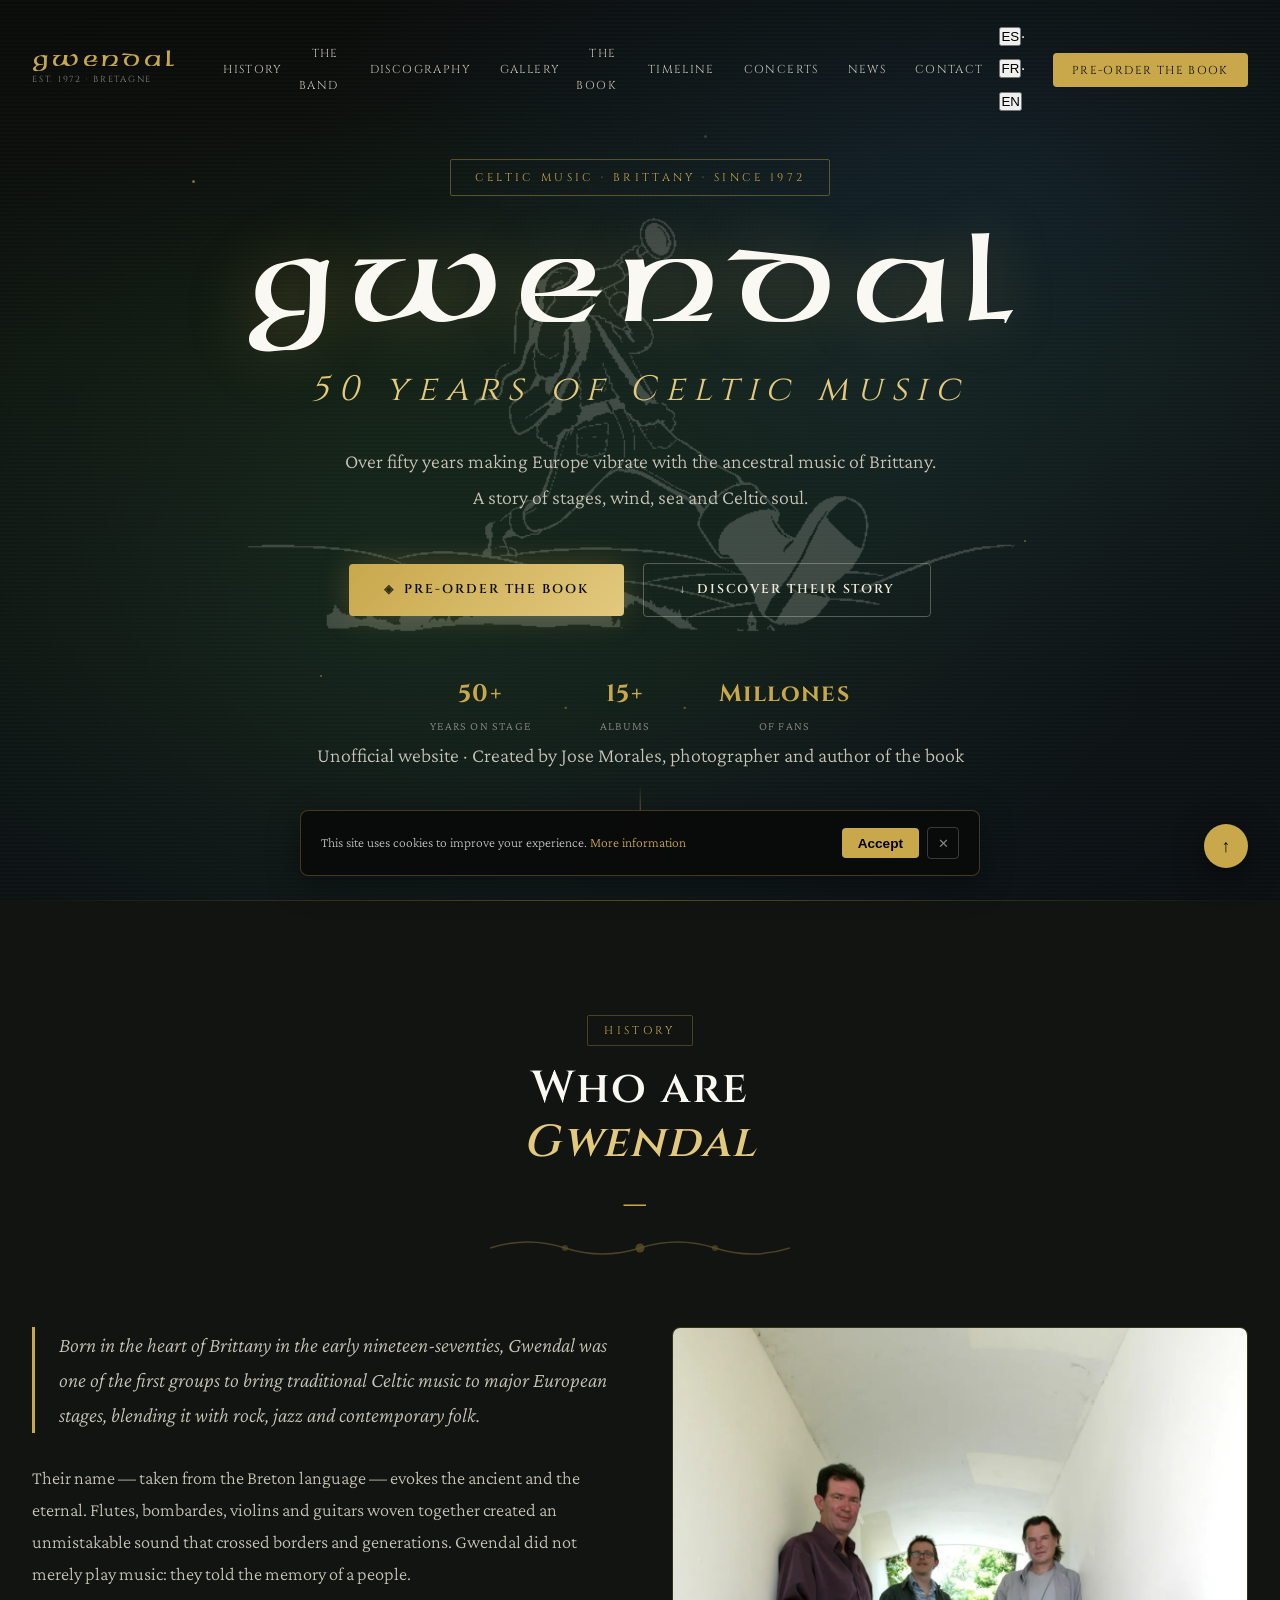
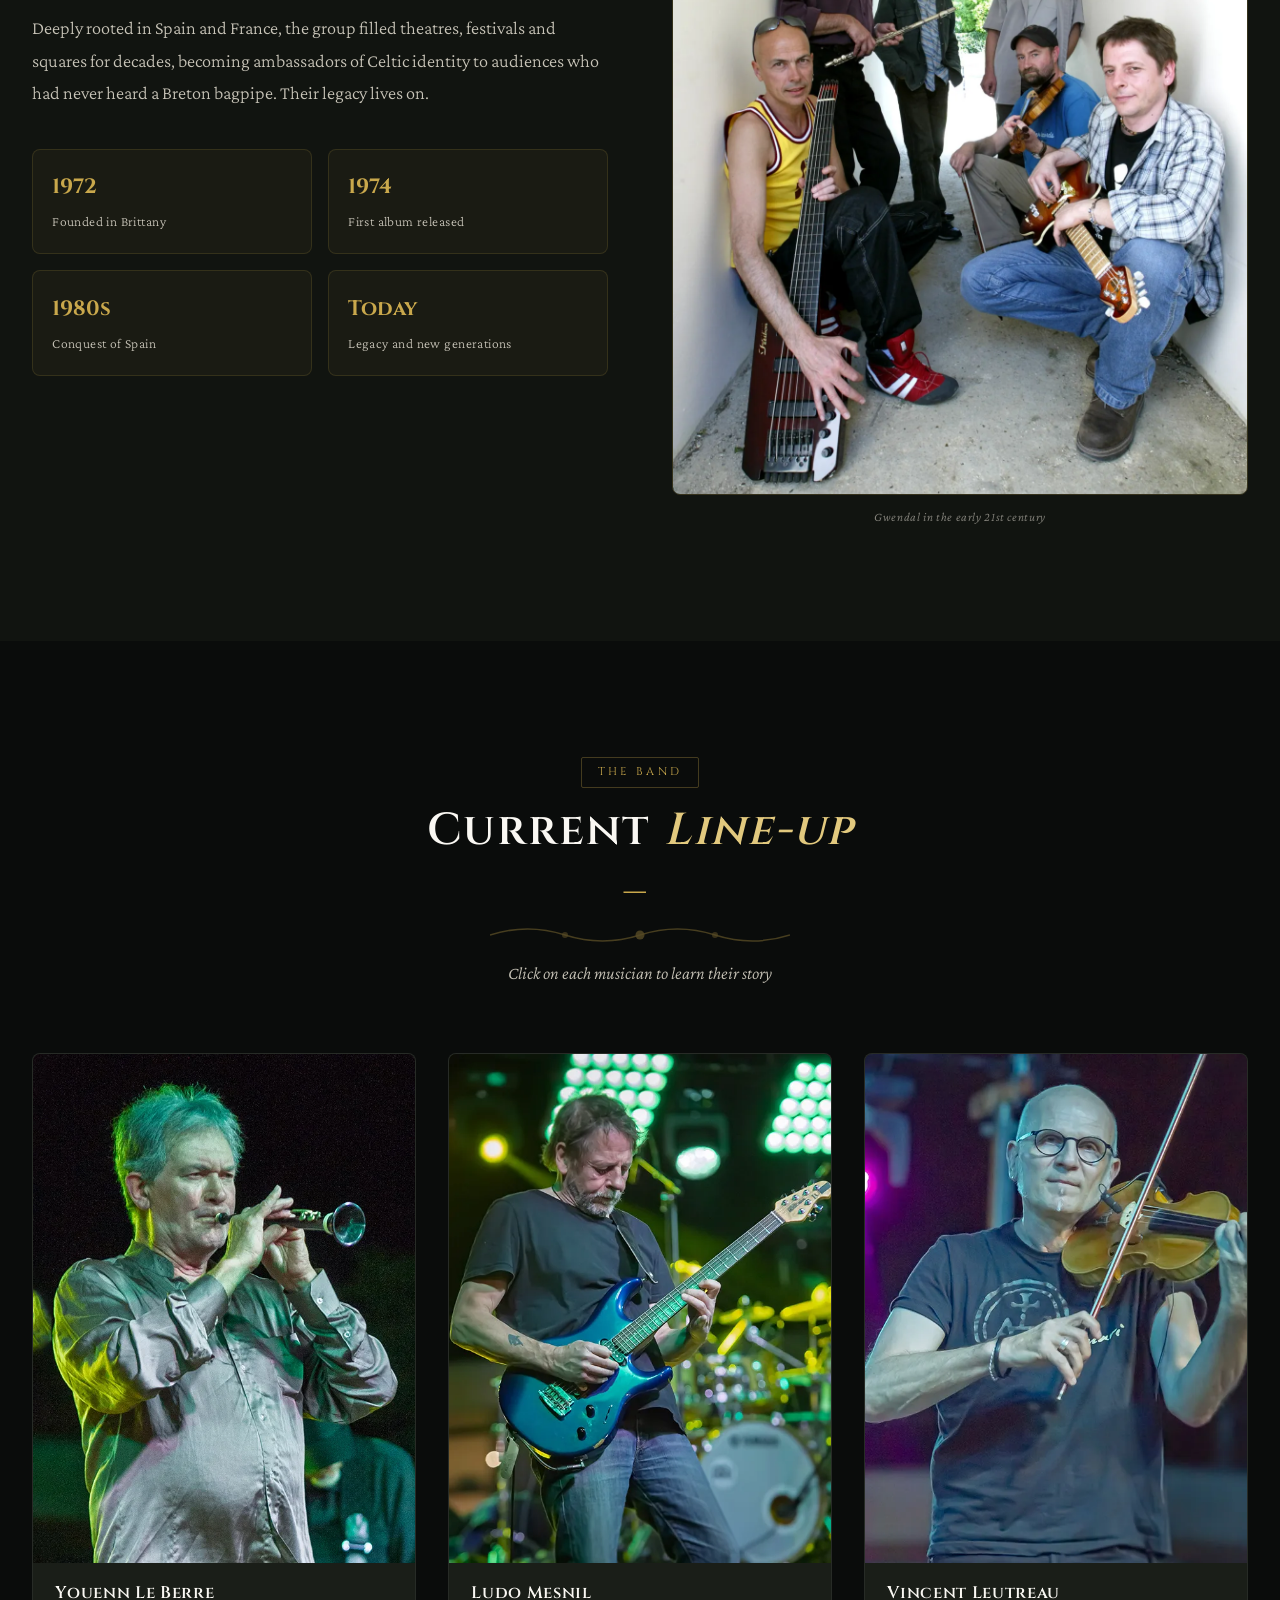
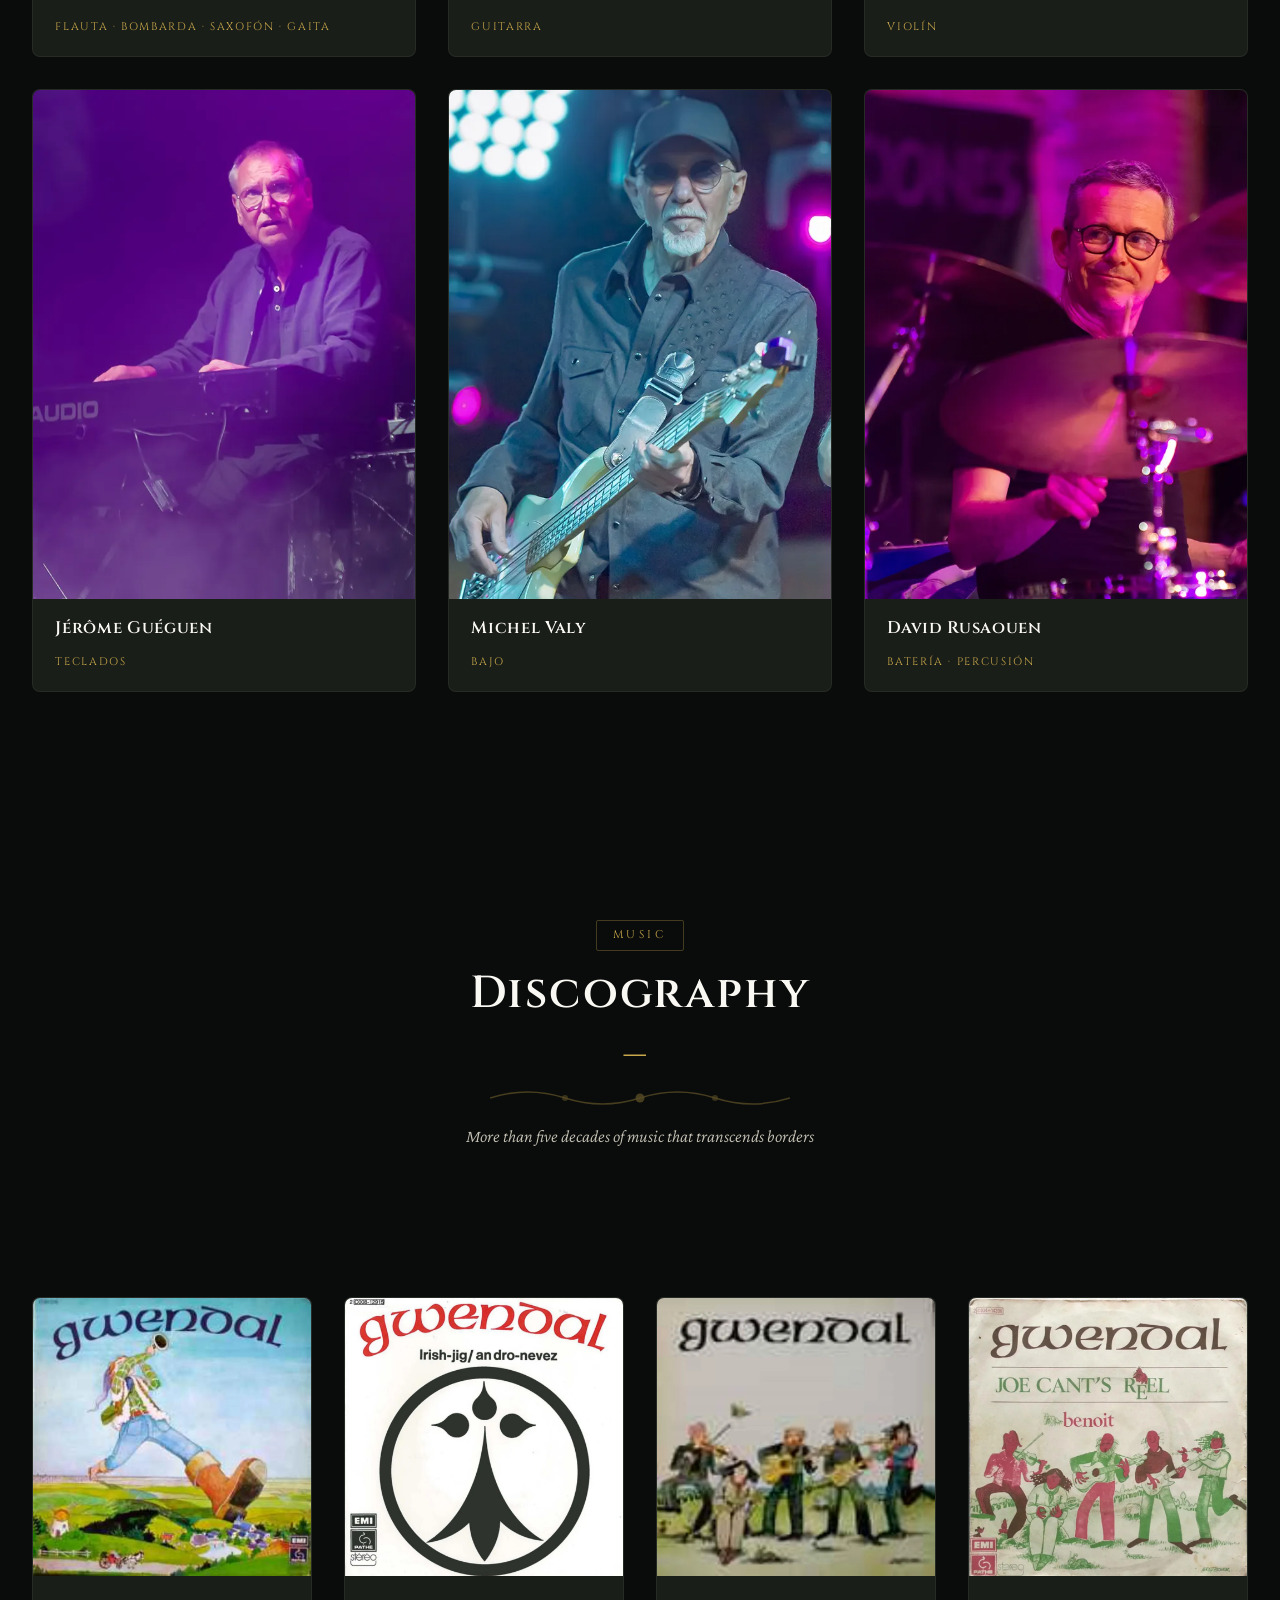
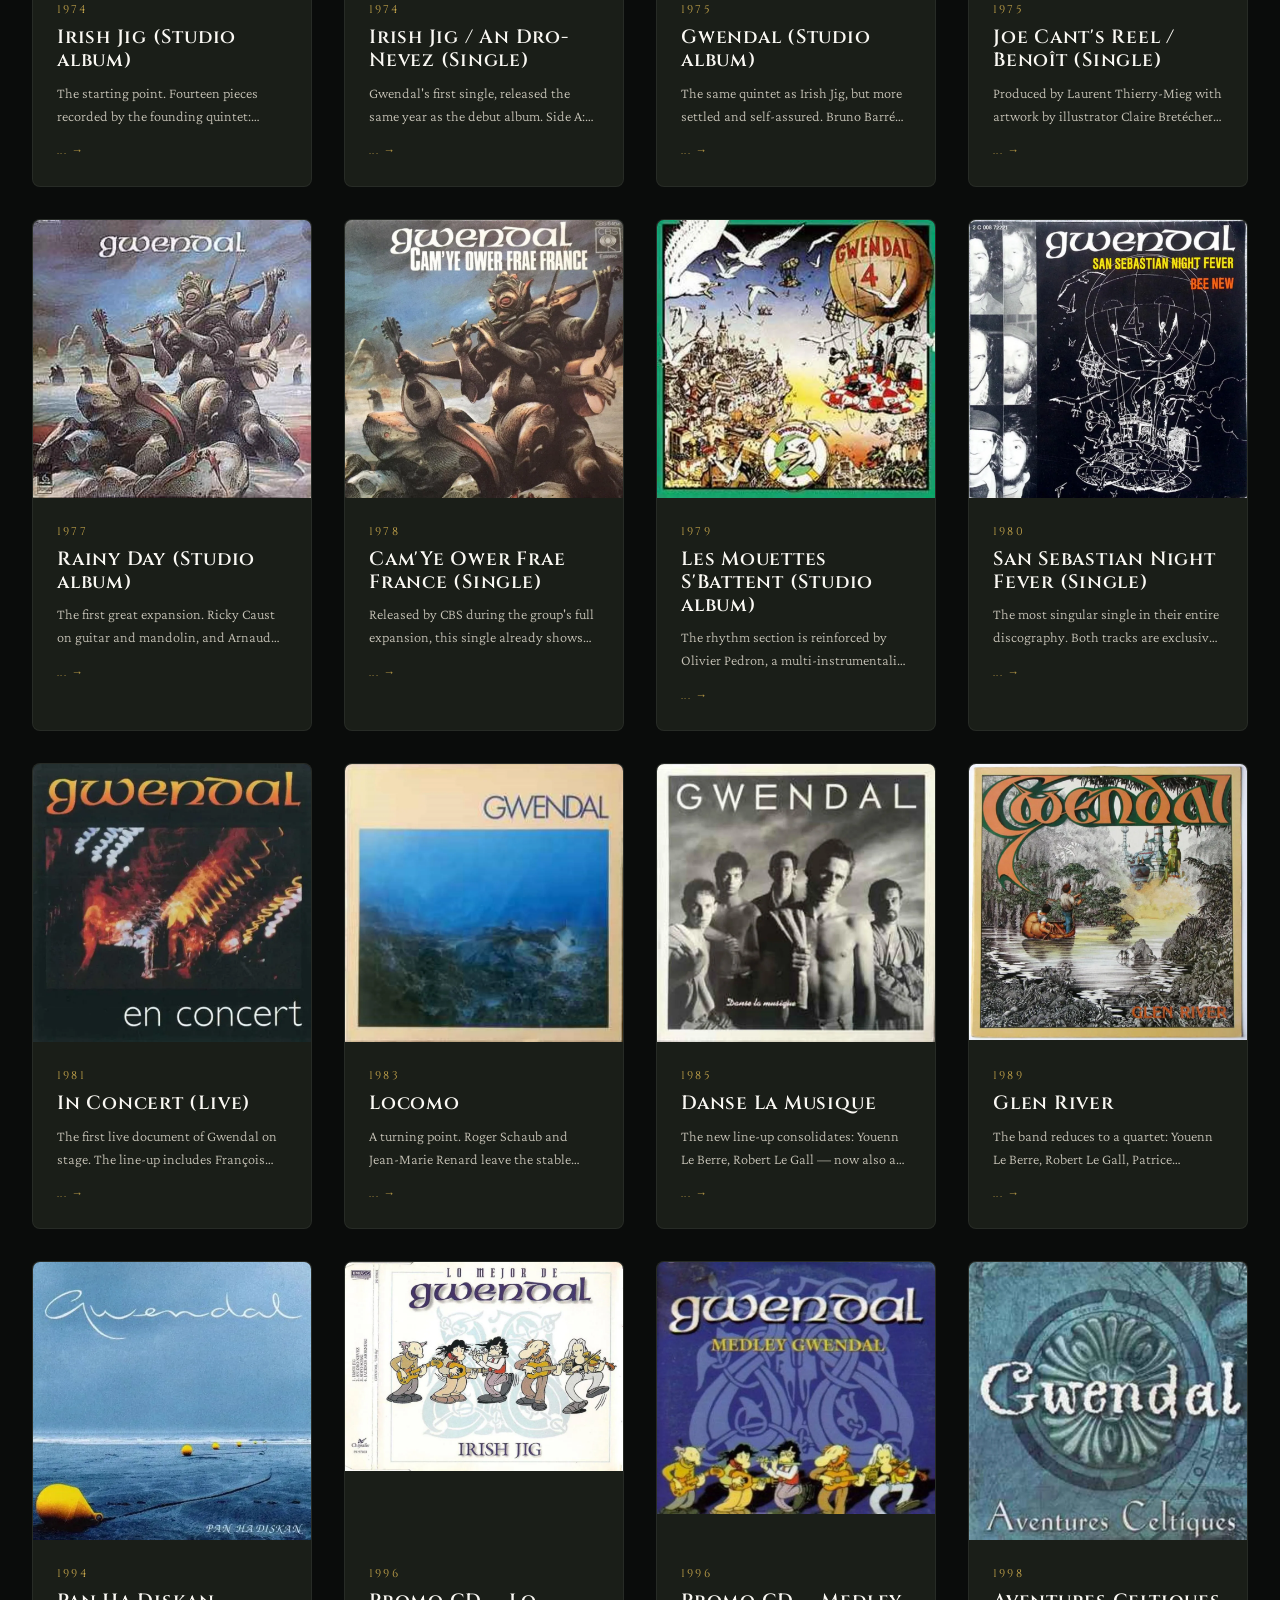
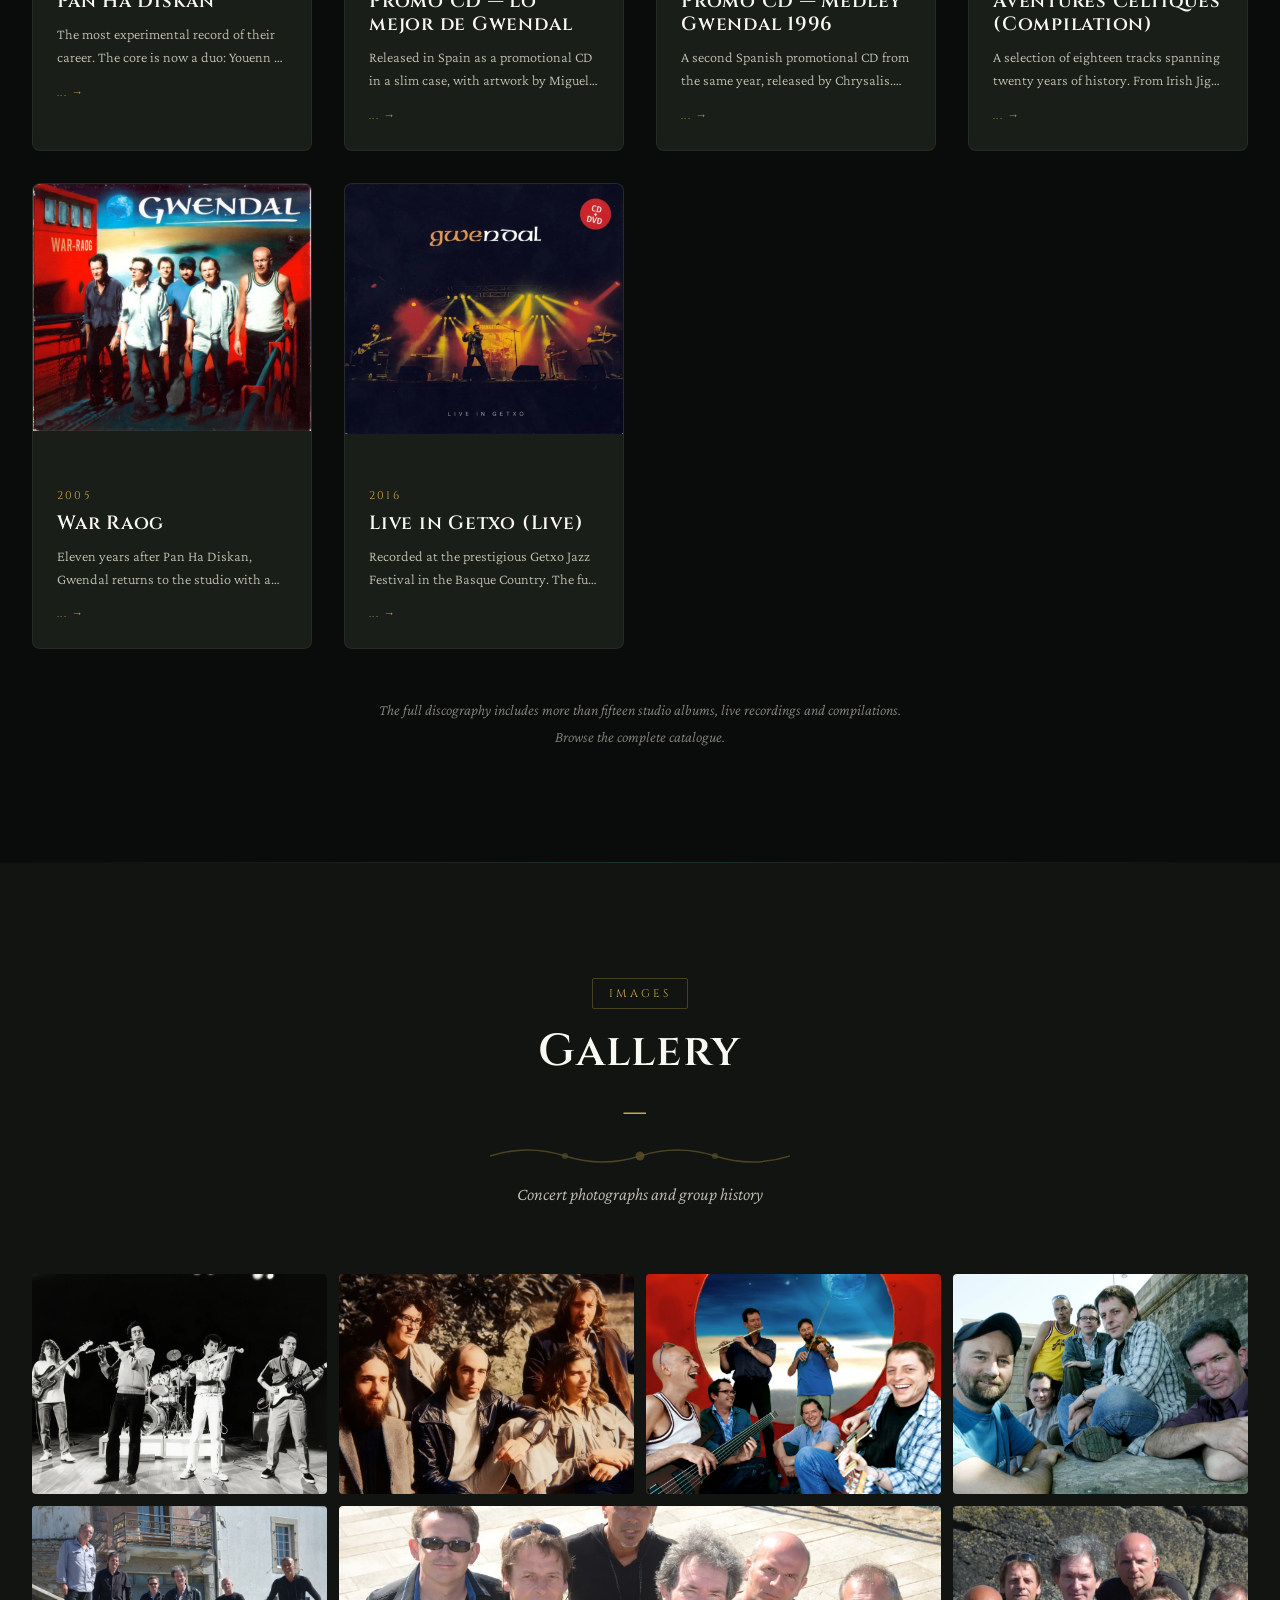
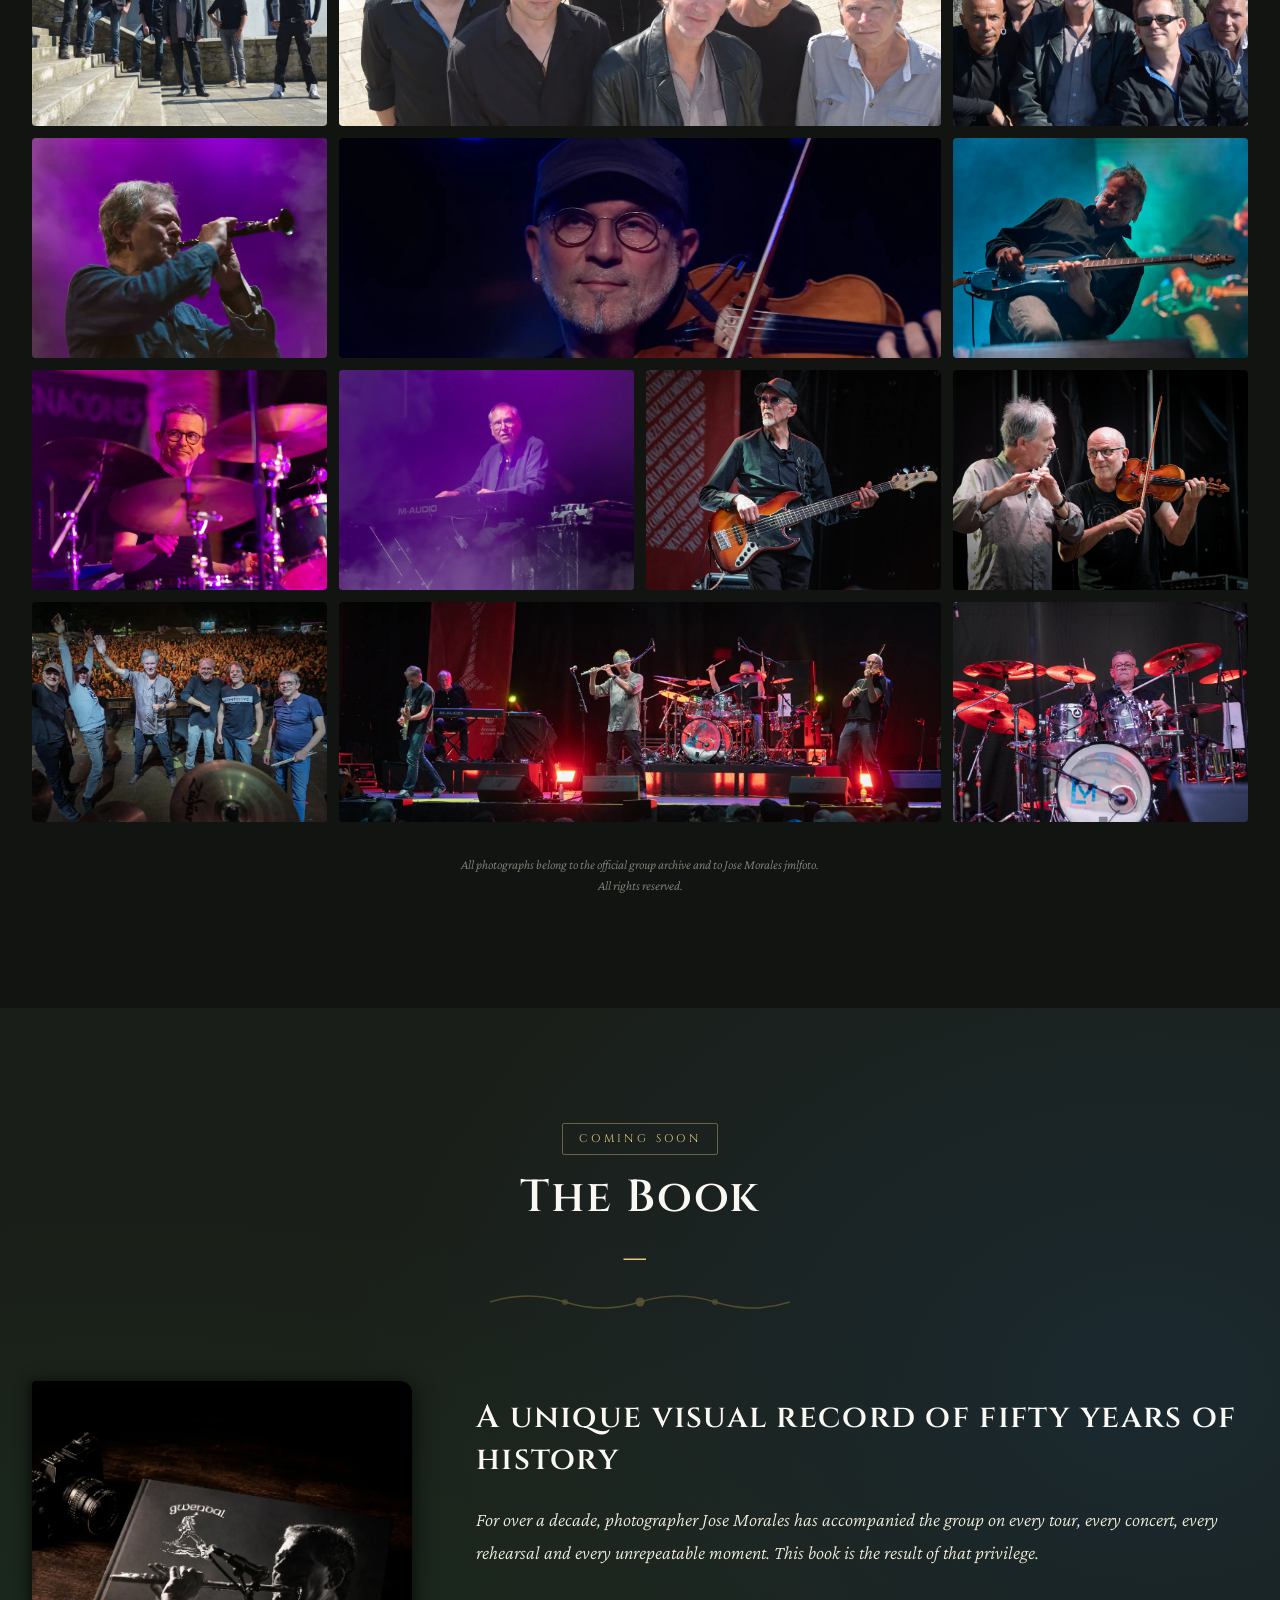
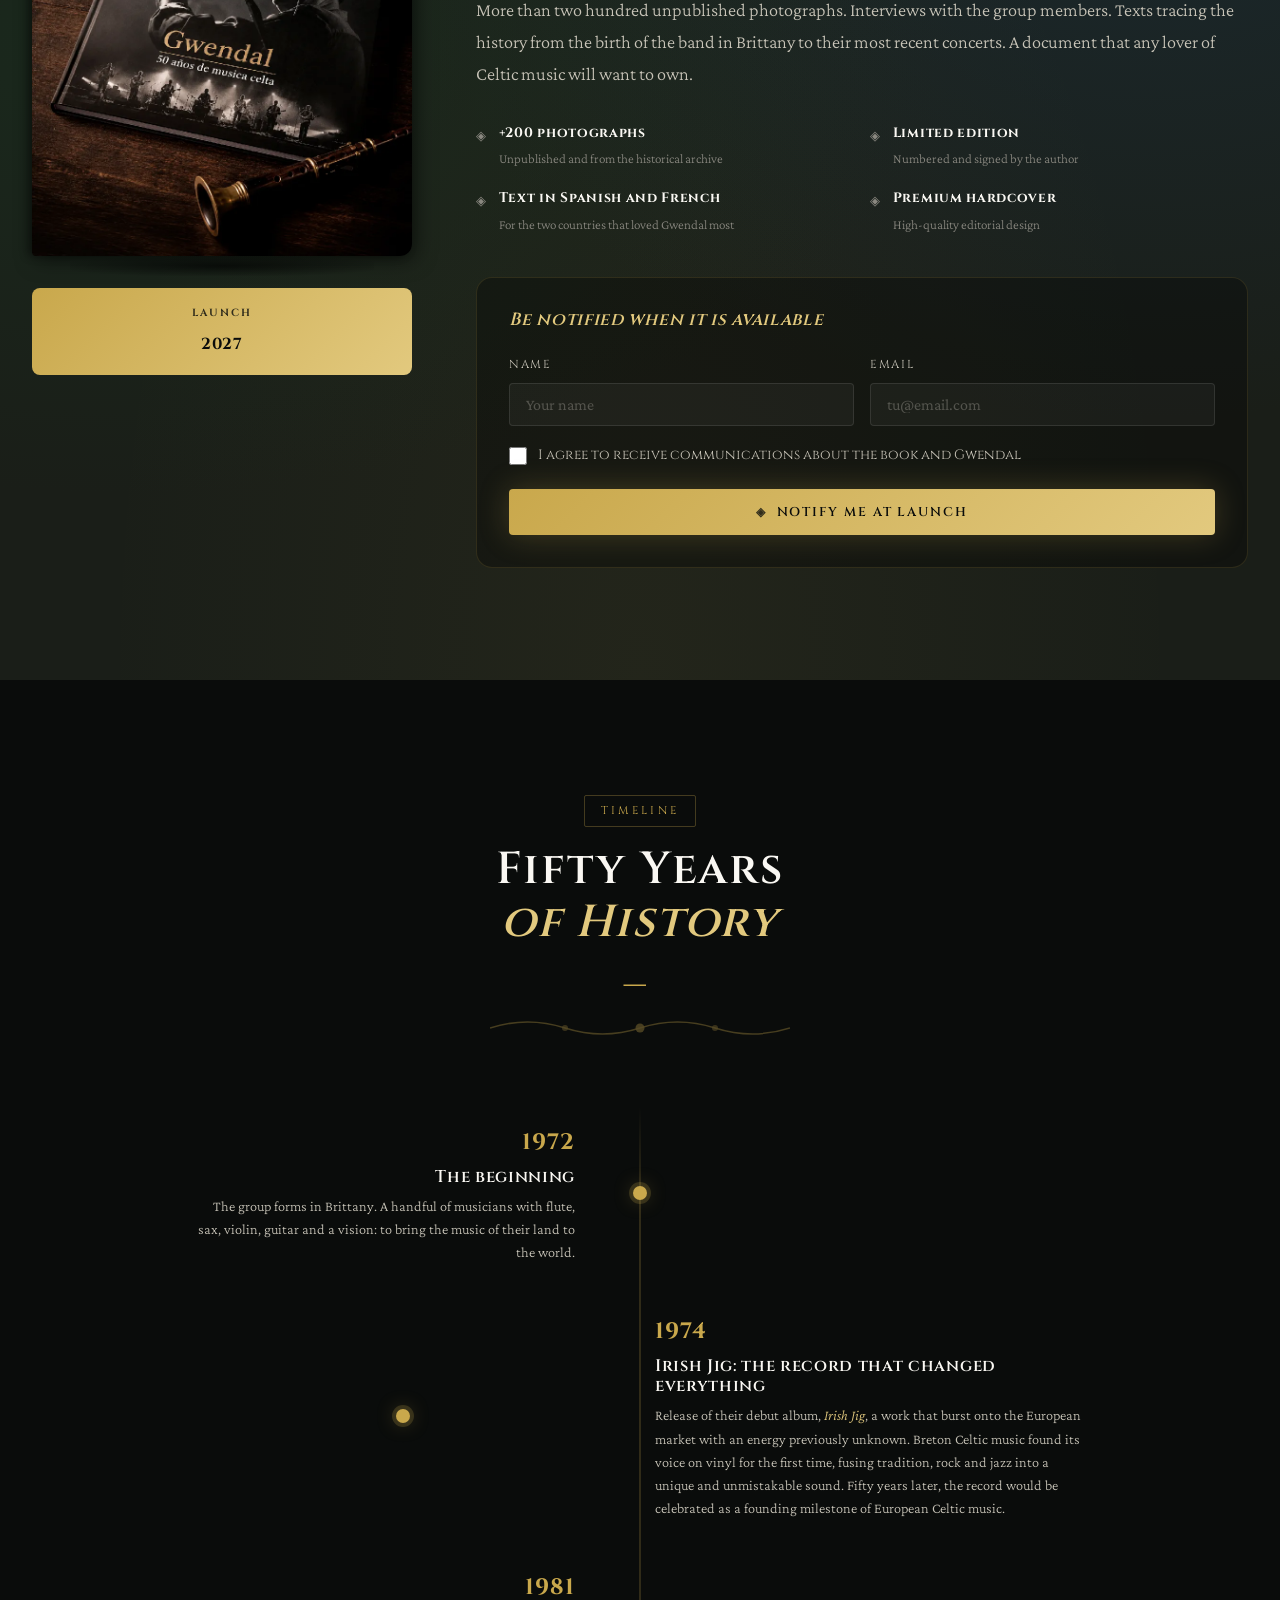
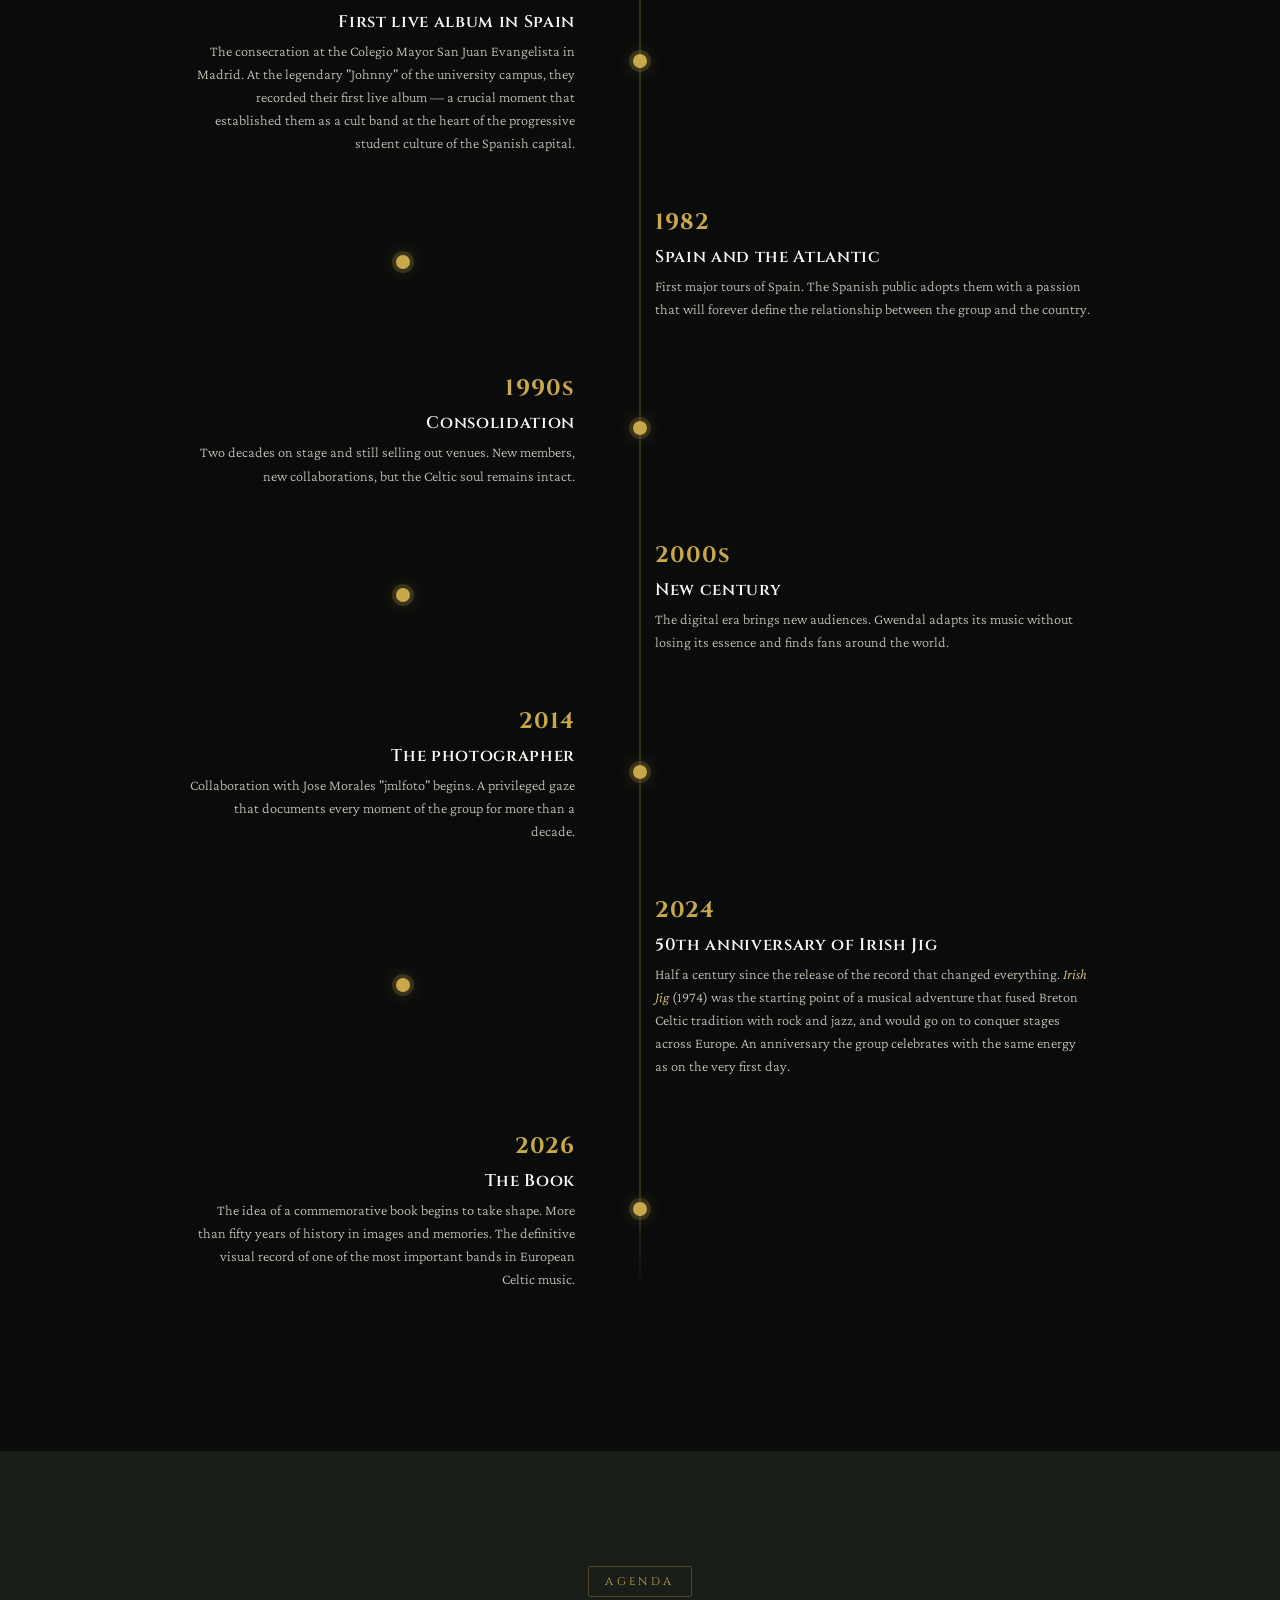
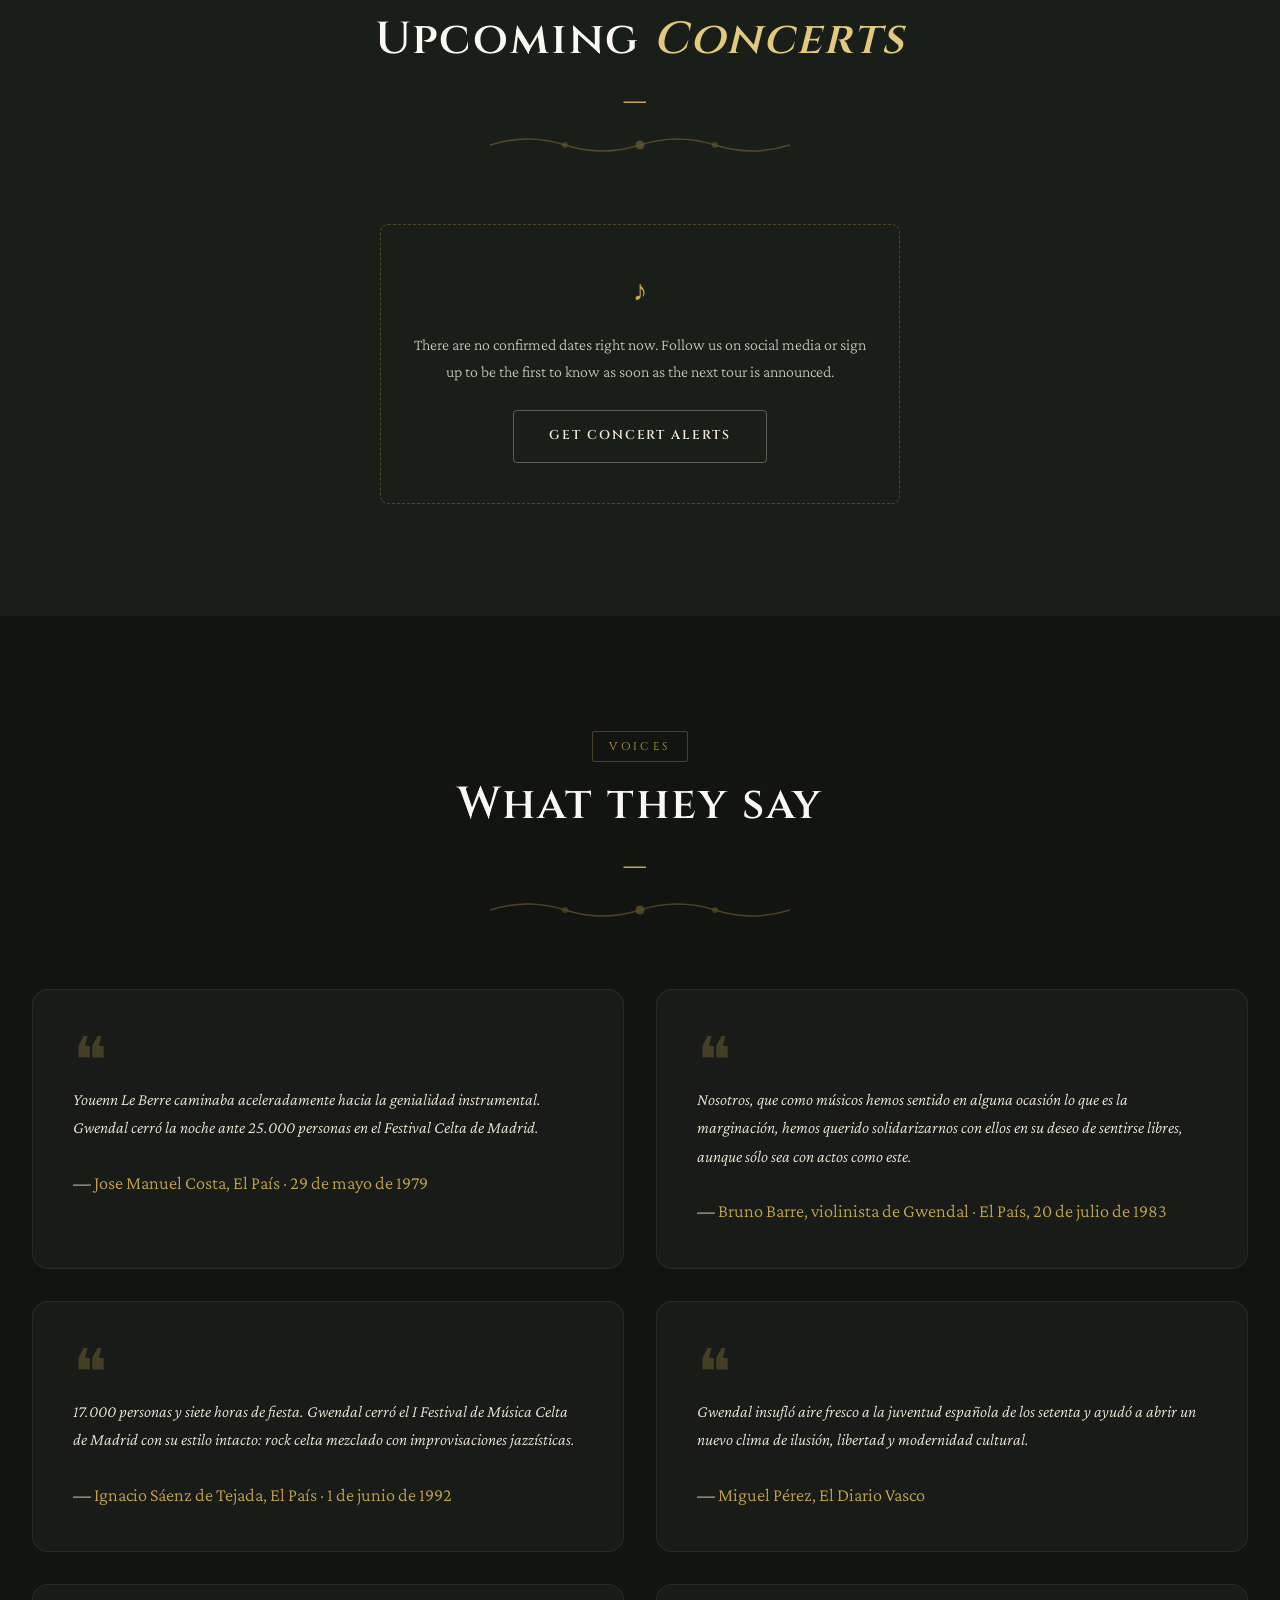
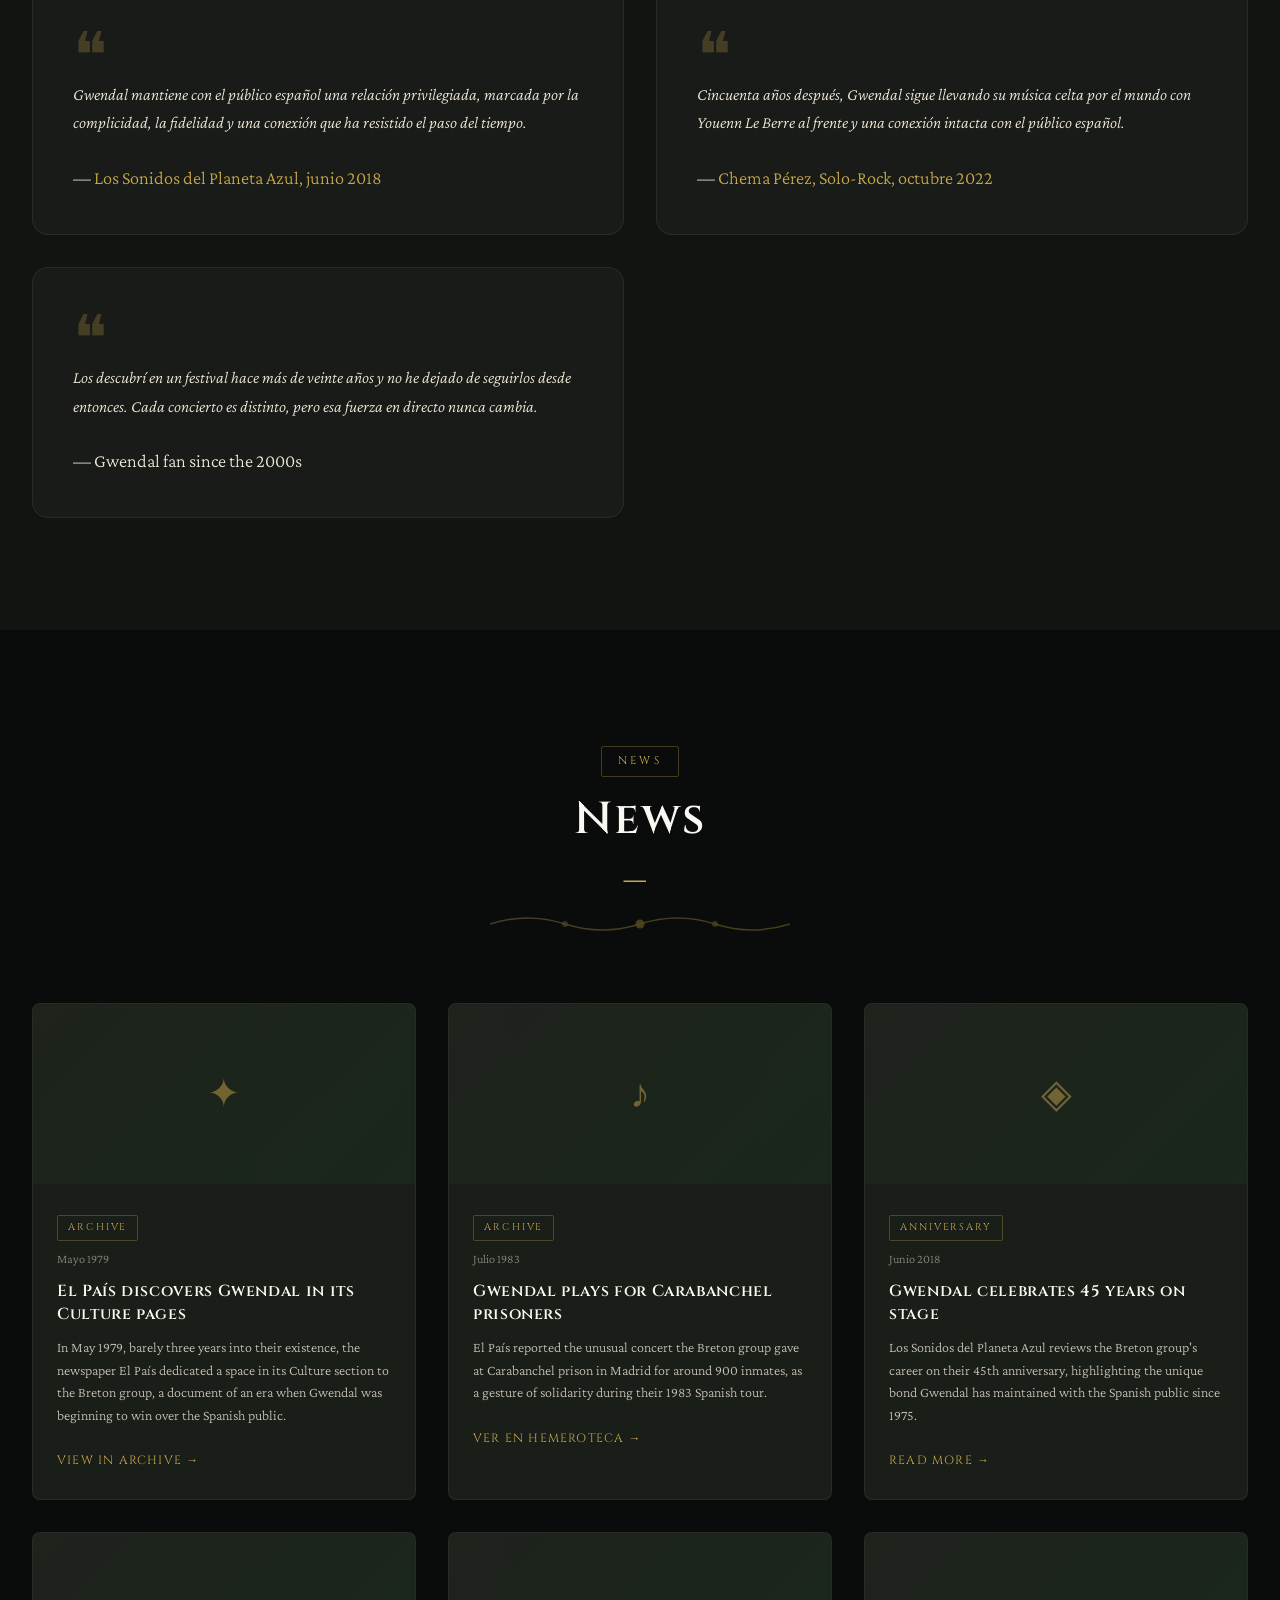
==== index.html @ 54477c88 "PROXIMOS CONCIERTOS" ====
<!DOCTYPE html>
<html lang="es">
<head>

  <!-- Google Tag Manager -->
      <script>(function(w,d,s,l,i){w[l]=w[l]||[];w[l].push({'gtm.start':
      new Date().getTime(),event:'gtm.js'});var f=d.getElementsByTagName(s)[0],
      j=d.createElement(s),dl=l!='dataLayer'?'&l='+l:'';j.async=true;j.src=
      'https://www.googletagmanager.com/gtm.js?id='+i+dl;f.parentNode.insertBefore(j,f);
      })(window,document,'script','dataLayer','GTM-PBCBSNM9');</script>
  <!-- End Google Tag Manager -->

  <meta charset="UTF-8" />
  <meta name="viewport" content="width=device-width, initial-scale=1.0" />

  <!-- SEO Principal -->
  <title>Gwendal – Música Celta Bretona | Historia, Discografía y Libro Oficial</title>
  <meta name="description" content="Web no oficial de Gwendal, grupo pionero de música celta bretona. Descubre su historia, discografía y el nuevo libro sobre sus cincuenta años en escena." />
  <meta name="keywords" content="Gwendal, música celta, folk bretón, Bretaña, Celtic music, libro Gwendal, discografía Gwendal" />
  <meta name="author" content="Jose Morales · jmlfoto" />
  <link rel="canonical" href="https://gwendal.es/" />

  <!-- Hreflang multilingüe -->
  <link rel="alternate" hreflang="es" href="https://gwendal.es/" />
  <link rel="alternate" hreflang="fr" href="https://gwendal.es/" />
  <link rel="alternate" hreflang="en" href="https://gwendal.es/" />
  <link rel="alternate" hreflang="x-default" href="https://gwendal.es/" />

  <!-- Open Graph -->
  <meta property="og:type" content="website" />
  <meta property="og:title" content="Gwendal – Música Celta Bretona" />
  <meta property="og:description" content="Cincuenta años de música celta bretona. Historia, discografía y el libro oficial de Gwendal." />
  <meta property="og:image" content="https://gwendal.es/assets/img/og-gwendal.webp" />
  <meta property="og:image:width" content="1200" />
  <meta property="og:image:height" content="630" />
  <meta property="og:image:alt" content="Imagen promocional de Gwendal, música celta bretona" />
  <meta property="og:url" content="https://gwendal.es/" />
  <meta property="og:locale" content="es_ES" />

  <!-- Twitter Cards -->
  <meta name="twitter:card" content="summary_large_image" />
  <meta name="twitter:title" content="Gwendal – Música Celta Bretona" />
  <meta name="twitter:description" content="Cincuenta años de música celta bretona. Historia, discografía y el libro oficial." />
  <meta name="twitter:image" content="https://gwendal.es/assets/img/og-gwendal.webp" />

  <!-- Schema.org -->
     <script type="application/ld+json">
{
  "@context": "https://schema.org",
  "@graph": [
    {
      "@type": "WebSite",
      "@id": "https://gwendal.es/#website",
      "url": "https://gwendal.es/",
      "name": "Gwendal — Música Celta Bretona",
      "description": "Web no oficial dedicada a la historia, la discografía y el legado del grupo de música celta bretona Gwendal.",
      "inLanguage": "es-ES",
      "author": {
        "@id": "https://gwendal.es/#jose-morales"
      },
      "about": {
        "@id": "https://gwendal.es/#gwendal"
      }
    },
    {
      "@type": "MusicGroup",
      "@id": "https://gwendal.es/#gwendal",
      "name": "Gwendal",
      "description": "Grupo de música celta y folk bretón fundado en los años setenta, pioneros de la fusión céltica en Europa.",
      "genre": ["Celtic music", "Folk", "Breton music"],
      "foundingDate": "1972",
      "foundingLocation": {
        "@type": "Place",
        "name": "Bretaña, Francia",
        "address": {
          "@type": "PostalAddress",
          "addressRegion": "Bretagne",
          "addressCountry": "FR"
        }
      },
      "url": "https://gwendal.es/",
      "logo": "https://gwendal.es/assets/img/logo-gwendal.png",
      "image": "https://gwendal.es/assets/img/og-gwendal.webp",
      "sameAs": [
        "https://facebook.com/gwendalcelticfolk",
        "https://instagram.com/gwendal.celtic",
        "https://open.spotify.com/intl-es/artist/5njaPBD9SLbjObNb9wcpSA"
      ],
      "member": [
        { "@type": "Person", "name": "Youenn Le Berre", "jobTitle": "Flauta travesera, bombarda, saxofón y gaita · fundador" },
        { "@type": "Person", "name": "Ludo Mesnil", "jobTitle": "Guitarra" },
        { "@type": "Person", "name": "Vincent Leutreau", "jobTitle": "Violín" },
        { "@type": "Person", "name": "Jérôme Guéguen", "jobTitle": "Teclados" },
        { "@type": "Person", "name": "Michel Valy", "jobTitle": "Bajo" },
        { "@type": "Person", "name": "David Rusaouen", "jobTitle": "Batería y percusión" }
      ]
    },
    {
      "@type": "Person",
      "@id": "https://gwendal.es/#jose-morales",
      "name": "Jose Morales",
      "alternateName": "jmlfoto",
      "jobTitle": "Fotógrafo de conciertos",
      "url": "https://jmlfoto.es/",
      "sameAs": ["https://www.instagram.com/jmlfoto"]
    },
    {
      "@type": "Book",
      "@id": "https://gwendal.es/#libro",
      "url": "https://gwendal.es/#libro",
      "name": "Gwendal, 50 Años de Música Celta",
      "description": "Más de doscientas fotografías inéditas y entrevistas con los miembros del grupo recorren cincuenta años de historia de Gwendal, desde su nacimiento en Bretaña hasta sus conciertos más recientes.",
      "image": "https://gwendal.es/assets/img/proyecto-gwendal.webp",
      "author": { "@id": "https://gwendal.es/#jose-morales" },
      "about": { "@id": "https://gwendal.es/#gwendal" },
      "datePublished": "2027",
      "inLanguage": ["es", "fr"],
      "bookFormat": "https://schema.org/Hardcover"
    }
  ]
}   

  </script>

  <!-- Fuentes -->
  <link rel="preconnect" href="https://fonts.googleapis.com" />
  <link rel="preconnect" href="https://fonts.gstatic.com" crossorigin />
  <link href="https://fonts.googleapis.com/css2?family=Cinzel+Decorative:wght@400;700&family=Cinzel:wght@400;600;900&family=Crimson+Pro:ital,wght@0,300;0,400;0,600;1,300;1,400&display=swap" rel="stylesheet" />

  <!-- Iconos / Favicon -->
  <link rel="icon" type="image/png" sizes="32x32" href="assets/img/favicon-32.png" />
  <link rel="icon" type="image/png" sizes="16x16" href="assets/img/favicon-16.png" />
  <link rel="apple-touch-icon" sizes="180x180" href="assets/img/apple-touch-icon.png" />
  <link rel="manifest" href="site.webmanifest" />
  <meta name="theme-color" content="#1a3020" />

  <link rel="stylesheet" href="style.css" />
</head>

<body>

    <!-- Google Tag Manager (noscript) -->
    <noscript><iframe src="https://www.googletagmanager.com/ns.html?id=GTM-PBCBSNM9"
    height="0" width="0" style="display:none;visibility:hidden"></iframe></noscript>
    <!-- End Google Tag Manager (noscript) -->

  <!-- Enlace de salto para accesibilidad por teclado -->
  <a href="#main-content" class="skip-link" data-i18n="skip">Saltar al contenido principal</a>

  <!-- ============================================================
       NAVEGACIÓN
  ============================================================ -->
  <header class="nav-header" id="nav-header" role="banner">
    <nav class="nav-container" aria-label="Navegación principal" data-i18n-aria="nav.aria" data-i18n-aria="nav.aria">
      <a href="#inicio" class="nav-logo" aria-label="Ir al inicio">
        <span class="logo-text">GWENDAL</span>
        <span class="logo-sub">Est. 1972 · Bretagne</span>
      </a>
      <button class="nav-toggle" id="nav-toggle" aria-label="Abrir menú" data-i18n-aria="nav.abrir_menu" aria-expanded="false" aria-controls="nav-menu">
        <span></span><span></span><span></span>
      </button>
      <ul class="nav-menu" id="nav-menu" role="list">
        <li><a href="#sobre" class="nav-link" data-i18n="nav.historia">Historia</a></li>
        <li><a href="#formacion" class="nav-link" data-i18n="nav.elgrupo">El Grupo</a></li>
        <li><a href="discografia.html" class="nav-link" data-section="discografia" data-i18n="nav.disc">Discografía</a></li>
        <li><a href="#galeria" class="nav-link" data-i18n="nav.galeria">Galería</a></li>
        <li><a href="#libro" class="nav-link" data-i18n="nav.libro">El Libro</a></li>
        <li><a href="#timeline" class="nav-link" data-i18n="nav.cronologia">Cronología</a></li>
        <li><a href="#conciertos" class="nav-link" data-i18n="nav.conciertos">Conciertos</a></li>
        <li><a href="#noticias" class="nav-link" data-i18n="nav.noticias">Noticias</a></li>
        <li><a href="#contacto" class="nav-link" data-i18n="nav.contacto">Contacto</a></li>
        <li><a href="#libro" class="nav-cta" data-i18n="nav.reservar">Reservar Libro</a></li>
      </ul>
    </nav>
  </header>

  <main id="main-content">

    <!-- ============================================================
         HERO
    ============================================================ -->
    <section class="hero" id="inicio" aria-label="Presentación principal">

      <div class="hero-bg">
        <div class="hero-overlay"></div>
        <div class="hero-texture"></div>
        <!-- Logo de fondo sutil -->
        <div class="hero-logo-bg" aria-hidden="true"></div>
      </div>

      <!-- Partículas decorativas -->
      <div class="hero-particles" aria-hidden="true">
        <div class="particle p1"></div>
        <div class="particle p2"></div>
        <div class="particle p3"></div>
        <div class="particle p4"></div>
        <div class="particle p5"></div>
      </div>

      <div class="hero-content">

        <div class="hero-badge">
          <span data-i18n="hero.badge">Música Celta · Bretagne · Desde 1972</span>
        </div>

        <h1 class="hero-title">
          <span class="hero-title-main">GWENDAL</span>
          <span class="hero-title-sub" data-i18n="hero.subtitle">50 años de música celta</span>
        </h1>

        <p class="hero-tagline" data-i18n-html="hero.tagline">
          Más de cincuenta años haciendo vibrar Europa con la música ancestral de Bretaña.<br />
          Una historia de escenarios, viento, mar y alma celta.
        </p>

        <div class="hero-actions">
          <a href="#libro" class="btn btn-primary">
            <span class="btn-icon">◈</span>
            <span data-i18n="hero.btn_libro">Reservar el Libro</span>
          </a>
          <a href="#sobre" class="btn btn-secondary">
            <span class="btn-icon">↓</span>
            <span data-i18n="hero.btn_hist">Descubrir su Historia</span>
          </a>
        </div>

        <div class="hero-stats" aria-label="Datos del grupo">
          <div class="stat">
            <strong>50+</strong>
            <span data-i18n="hero.stat_anos">años en escena</span>
          </div>
          <div class="stat-divider" aria-hidden="true">·</div>
          <div class="stat">
            <strong>15+</strong>
            <span data-i18n="hero.stat_alb">álbumes</span>
          </div>
          <div class="stat-divider" aria-hidden="true">·</div>
          <div class="stat">
            <strong>Millones</strong>
            <span data-i18n="hero.stat_fans">de seguidores</span>
          </div>
        </div><!-- cierre hero-stats -->

        <!-- Nota de autoría -->
        <p class="hero-tagline">
          <span data-i18n="hero.autor"><span data-i18n="hero.autor">Sitio web no oficial · Creado por Jose Morales, fotógrafo y autor del libro</span></span>
        </p>

      </div><!-- cierre hero-content -->

      <div class="hero-scroll" aria-hidden="true">
        <span class="scroll-line"></span>
        <span class="scroll-label" data-i18n="hero.scroll">Scroll</span>
      </div>

    </section>

    <!-- ============================================================
         SOBRE GWENDAL
    ============================================================ -->
    <section class="section sobre" id="sobre" aria-labelledby="sobre-title">
      <div class="section-container">

        <div class="section-header reveal">
          <span class="section-tag" data-i18n="sobre.tag">Historia</span>
          <h2 class="section-title" id="sobre-title" data-i18n-html="sobre.title">Quiénes son<br /><em>Gwendal</em></h2>
          <div class="section-ornament" aria-hidden="true">⸻</div>
        </div>

        <div class="sobre-grid">
          <div class="sobre-text reveal reveal-left">
            <p class="sobre-lead" data-i18n="sobre.lead">
              Nacidos en el corazón de Bretaña a principios de los años setenta, Gwendal fue uno de los primeros grupos en llevar la música celta tradicional a los grandes escenarios europeos, fundiéndola con el rock, el jazz y el folk contemporáneo.
            </p>
            <p>
              <span data-i18n="sobre.p1"><span data-i18n="sobre.p1">Su nombre —tomado de la lengua bretona— evoca lo antiguo y lo eterno. Flautas, bombardas, violines y guitarras entrelazadas crearon un sonido inconfundible que atravesó fronteras y generaciones. Gwendal no solo interpretaba música: contaba la memoria de un pueblo.
            </p>
            <p data-i18n="sobre.p2">Con especial arraigo en España y Francia, el grupo llenó teatros, festivales y plazas durante décadas, convirtiéndose en embajadores de la identidad celta ante audiencias que jamás habían escuchado una gaita bretona. Su legado sigue vivo.</p>
            <div class="sobre-hitos">
              <div class="hito reveal">
                <span class="hito-year">1972</span>
                <span class="hito-desc" data-i18n="sobre.h1_d">Fundación en Bretaña</span>
              </div>
              <div class="hito reveal">
                <span class="hito-year">1974</span>
                <span class="hito-desc" data-i18n="sobre.h2_d">Primer álbum publicado</span>
              </div>
              <div class="hito reveal">
                <span class="hito-year">1980s</span>
                <span class="hito-desc" data-i18n="sobre.h3_d">Conquista de España</span>
              </div>
              <div class="hito reveal">
                <span class="hito-year" data-i18n="sobre.h4_y">Hoy</span>
                <span class="hito-desc" data-i18n="sobre.h4_d">Legado y nuevas generaciones</span>
              </div>
            </div>
          </div>

          <div class="sobre-visual reveal reveal-right">
            <div class="sobre-img-frame">
              <!-- Placeholder para imagen del grupo -->
              <img
                src="assets/img/grupo.webp"
                alt="Fotografía del grupo Gwendal"
                loading="lazy"
              />
              </div>
              <div class="sobre-img-caption">
                <span data-i18n="sobre.caption"><span data-i18n="sobre.caption">Gwendal en los inicios del siglo XXI</span></span>
              </div>
            </div>
          </div>
        </div>

      </div>
    </section>


    <!-- ============================================================
        FORMACIÓN ACTUAL
    ============================================================ -->
    <section class="section formacion" id="formacion" aria-labelledby="formacion-title">
      <div class="section-container">

        <div class="section-header reveal">
          <span class="section-tag" data-i18n="formacion.tag">El Grupo</span>
          <h2 class="section-title" id="formacion-title" data-i18n-html="formacion.title">Formación <em>Actual</em></h2>
          <div class="section-ornament" aria-hidden="true">⸻</div>
          <p class="section-subtitle" data-i18n="formacion.subtitle">Haz clic en cada músico para conocer su historia</p>
        </div>

        <div class="formacion-grid">

          <!-- Músico 1 -->
          <article class="musico-card" data-musico="1">
            <div class="musico-foto-wrap">
              <img src="assets/img/musico-youenn.webp"
                  alt="Youenn Le Berre"
                  loading="lazy" />
              <div class="musico-overlay">
                <span class="musico-overlay-icon" aria-hidden="true">+</span>
              </div>
            </div>
            <div class="musico-header">
              <h3 class="musico-nombre">Youenn Le Berre</h3>
              <span class="musico-instrumento">Flauta · Bombarda · Saxofón · Gaita</span>
            </div>
            <div class="musico-bio" aria-hidden="true">
              <div class="musico-bio-inner">
                <div class="musico-bio-text" data-i18n-html="bio.youenn"><p>Fundador y alma de Gwendal desde 1972. Nacido en Bretaña, Youenn es el hilo conductor de más de cincuenta años de historia del grupo. Su dominio de la flauta travesera, la bombarda bretona, el saxofón y la gaita le convierte en uno de los músicos celtas más versátiles de Europa.</p>
                <p>Ha llevado la música de Bretaña a los escenarios de toda Europa, con especial arraigo en España y Francia. Su capacidad para fusionar la tradición celta con el jazz y el rock sin perder la esencia de sus raíces es la seña de identidad de Gwendal.</p>
                </div>
                <button class="musico-cerrar" data-i18n="formacion.cerrar" data-i18n-aria="formacion.aria_cerrar" aria-label="Cerrar biografía">Cerrar ✕</button>
              </div>
            </div>
          </article>

          <!-- Músico 2 -->
          <article class="musico-card" data-musico="2">
            <div class="musico-foto-wrap">
              <img src="assets/img/musico-ludo.webp"
                  alt="Ludo Mesnil"
                  loading="lazy" />
              <div class="musico-overlay">
                <span class="musico-overlay-icon" aria-hidden="true">+</span>
              </div>
            </div>
            <div class="musico-header">
              <h3 class="musico-nombre">Ludo Mesnil</h3>
              <span class="musico-instrumento">Guitarra</span>
            </div>
            <div class="musico-bio" aria-hidden="true">
              <div class="musico-bio-inner">
                <div class="musico-bio-text" data-i18n-html="bio.ludo"><p>Guitarrista de la formación moderna de Gwendal, Ludo Mesnil aportó una nueva energía al grupo cuando se incorporó para el álbum War Raog en 2005. Su estilo combina la precisión técnica con una sensibilidad melódica que encaja perfectamente con el sonido celta del grupo.</p>
                <p>Su presencia en el escenario es discreta pero fundamental: es el armazón armónico sobre el que construyen el resto de músicos.</p>
                </div>
                <button class="musico-cerrar" data-i18n="formacion.cerrar" data-i18n-aria="formacion.aria_cerrar" aria-label="Cerrar biografía">Cerrar ✕</button>
              </div>
            </div>
          </article>

          <!-- Músico 3 -->
          <article class="musico-card" data-musico="3">
            <div class="musico-foto-wrap">
              <img src="assets/img/musico-vincent.webp"
                  alt="Vincent Leutreau"
                  loading="lazy" />
              <div class="musico-overlay">
                <span class="musico-overlay-icon" aria-hidden="true">+</span>
              </div>
            </div>
            <div class="musico-header">
              <h3 class="musico-nombre">Vincent Leutreau</h3>
              <span class="musico-instrumento">Violín</span>
            </div>
            <div class="musico-bio" aria-hidden="true">
              <div class="musico-bio-inner">
                <div class="musico-bio-text" data-i18n-html="bio.vincent"><p>Vincent Leutreau es el violinista de la formación actual. Su violín añade el color melódico característico que conecta a Gwendal con la tradición folk celta e irlandesa. Su forma de tocar oscila entre la precisión clásica y la improvisación propia del folk tradicional.</p>
                <p>En directo es uno de los músicos más expresivos del grupo, con una presencia escénica que no pasa desapercibida.</p>
                </div>
                <button class="musico-cerrar" data-i18n="formacion.cerrar" data-i18n-aria="formacion.aria_cerrar" aria-label="Cerrar biografía">Cerrar ✕</button>
              </div>
            </div>
          </article>

          <!-- Músico 4 -->
          <article class="musico-card" data-musico="4">
            <div class="musico-foto-wrap">
              <img src="assets/img/musico-jerome.webp"
                  alt="Jérôme Guéguen"
                  loading="lazy" />
              <div class="musico-overlay">
                <span class="musico-overlay-icon" aria-hidden="true">+</span>
              </div>
            </div>
            <div class="musico-header">
              <h3 class="musico-nombre">Jérôme Guéguen</h3>
              <span class="musico-instrumento">Teclados</span>
            </div>
            <div class="musico-bio" aria-hidden="true">
              <div class="musico-bio-inner">
                <div class="musico-bio-text" data-i18n-html="bio.jerome"><p>Jérôme Guéguen es el teclista de Gwendal desde la etapa de War Raog. Sus teclados dan profundidad armónica y textura a los arreglos del grupo, aportando ese puente entre la música celta tradicional y los sonidos contemporáneos.</p>
                <p>Su trabajo es especialmente notable en los momentos más atmosféricos de los conciertos, donde crea paisajes sonoros que enmarcan perfectamente la melodía de Youenn.</p>
                </div>
                <button class="musico-cerrar" data-i18n="formacion.cerrar" data-i18n-aria="formacion.aria_cerrar" aria-label="Cerrar biografía">Cerrar ✕</button>
              </div>
            </div>
          </article>

          <!-- Músico 5 -->
          <article class="musico-card" data-musico="5">
            <div class="musico-foto-wrap">
              <img src="assets/img/musico-michel.webp"
                  alt="Michel Valy"
                  loading="lazy" />
              <div class="musico-overlay">
                <span class="musico-overlay-icon" aria-hidden="true">+</span>
              </div>
            </div>
            <div class="musico-header">
              <h3 class="musico-nombre">Michel Valy</h3>
              <span class="musico-instrumento">Bajo</span>
            </div>
            <div class="musico-bio" aria-hidden="true">
              <div class="musico-bio-inner">
                <div class="musico-bio-text" data-i18n-html="bio.michel"><p>Michel Valy es el bajista de Gwendal, veterano de la escena musical celta francesa. Su bajo es el motor rítmico y armónico del grupo, sólido y preciso, que permite que el resto de instrumentos vuelen con libertad sobre él.</p>
                <p>Con una larga trayectoria junto al grupo, Michel es uno de los músicos de mayor confianza de Youenn Le Berre y una pieza imprescindible de la sonoridad actual de Gwendal.</p>
                </div>
                <button class="musico-cerrar" data-i18n="formacion.cerrar" data-i18n-aria="formacion.aria_cerrar" aria-label="Cerrar biografía">Cerrar ✕</button>
              </div>
            </div>
          </article>

          <!-- Músico 6 -->
          <article class="musico-card" data-musico="6">
            <div class="musico-foto-wrap">
              <img src="assets/img/musico-david.webp"
                  alt="David Rusaouen"
                  loading="lazy" />
              <div class="musico-overlay">
                <span class="musico-overlay-icon" aria-hidden="true">+</span>
              </div>
            </div>
            <div class="musico-header">
              <h3 class="musico-nombre">David Rusaouen</h3>
              <span class="musico-instrumento">Batería · Percusión</span>
            </div>
            <div class="musico-bio" aria-hidden="true">
              <div class="musico-bio-inner">
                <div class="musico-bio-text" data-i18n-html="bio.david"><p>David Rusaouen es el batería de la formación actual de Gwendal. Su batería combina la potencia del rock con la ligereza necesaria para no aplastar las melodías celtas. Sabe cuándo empujar y cuándo retirarse, que es la marca de un buen músico de grupo.</p>
                <p>En el directo de Getxo (2016) quedó grabada para siempre su manera de conducir el ritmo en los grandes momentos del concierto, especialmente en el cierre con Irish Jig.</p>
                </div>
                <button class="musico-cerrar" data-i18n="formacion.cerrar" data-i18n-aria="formacion.aria_cerrar" aria-label="Cerrar biografía">Cerrar ✕</button>
              </div>
            </div>
          </article>

        </div><!-- cierre formacion-grid -->

      </div>
    </section>

    <!-- ============================================================
             DISCOGRAFÍA
        ============================================================ -->
    <section class="section discografia" id="discografia" aria-labelledby="disc-title">
      <div class="section-container">
    
        <div class="section-header reveal">
          <span class="section-tag" data-i18n="disc.tag">Música</span>
          <h2 class="section-title" id="disc-title" data-i18n="disc.title">Discografía</h2>
          <div class="section-ornament" aria-hidden="true">⸻</div>
          <p class="section-subtitle" data-i18n="disc.subtitle">Más de cinco décadas de música que trasciende fronteras</p>
        </div>
    
        <div class="disc-filter reveal" role="group" aria-label="Filtrar discografía por década">
          <button class="filter-btn active" data-filter="all" aria-pressed="true" data-i18n="disc.filter_all">Todos</button>
          <button class="filter-btn" data-filter="70s" aria-pressed="false">70s</button>
          <button class="filter-btn" data-filter="80s" aria-pressed="false">80s</button>
          <button class="filter-btn" data-filter="90s" aria-pressed="false">90s</button>
          <button class="filter-btn" data-filter="2000s" aria-pressed="false">2000s+</button>
        </div>
    
        <div class="disc-grid" id="disc-grid" role="list">
    
          <!-- Disco 1 -->
          <article class="disc-item reveal" data-decade="70s" data-title="Irish Jig" data-year="1974"
            data-tracks="Irish - Jig (2:40)|An Dro - Nevez (2:25)|Sopo - Song (2:30)|Flop - Eared - Mule (1:20)|Planxty - Birke (3:50)|Bourée Auvergnate (0:30)|Deu Tu Ganene (2:50)|Me Meus Bet Plijadur (3:10)|Jackson Morning (2:25)|Patrick's Day (2:15)|Pretty - Brown - Maid (1:40)|Texas - Quisted (2:25)|Bourée Saintongeoise (1:12)|Irish - Song (3:10)"
            role="listitem">
            <div class="disc-cover">
              <img src="assets/img/album-01.webp" alt="Portada del álbum Irish Jig - 1974" loading="lazy" />
    
              <div class="disc-overlay">
                <span class="disc-play" aria-hidden="true">▶</span>
              </div>
            </div>
    
            <div class="disc-info">
              <span class="disc-year">1974</span>
              <h3 class="disc-name" data-i18n="disc.d01_name">Irish Jig (Album de estudio)</h3>
              <p class="disc-desc" data-i18n="disc.d01_desc">
                El punto de partida. Catorce piezas grabadas por el quinteto fundacional:
                Youenn Le Berre a la flauta, bombarda y saxofón; Jean-Marie Renard a la
                guitarra; Bruno Barré al violín; Patrice Grupallo en la mandolina y
                percusión; Roger Schaub al bajo. Un debut que mezcla melodías celtas
                tradicionales con arreglos propios, sin artificios ni grandes
                presupuestos. Sonaba diferente a todo lo que había entonces.
              </p>
            </div>
          </article>

          <!-- Single 1 -->
          <article class="disc-item reveal" data-decade="70s" data-title="Irish Jig / An Dro-Nevez" data-year="1974"
            data-tracks="Cara A: Irish Jig (2:40) | Cara B: An Dro-Nevez (2:25)" role="listitem">
            <div class="disc-cover">
    
              <img src="assets/img/single 1974.webp" alt="Irish Jig / An Dro-Nevez (1974) Single en vinilo" loading="lazy" />
    
              <div class="disc-overlay">
                <span class="disc-play" aria-hidden="true">▶</span>
              </div>
            </div>
            <div class="disc-info">
              <span class="disc-year">1974</span>
              <h3 class="disc-name" data-i18n="disc.d02_name">Irish Jig / An Dro-Nevez (Single)</h3>
              <p class="disc-desc" data-i18n="disc.d02_desc">
                El primer single de Gwendal, publicado el mismo año que el álbum debut. Cara A: Irish Jig. Cara B: An
                Dro-Nevez. La formación fundacional al completo: Youenn Le Berre, Jean-Marie Renard, Roger Schaub, Bruno
                Barré y Patrice Grupallo. Dos temas que en apenas cinco minutos resumían perfectamente lo que era el grupo:
                raíz celta, energía fresca y un sonido que no se parecía a nada de lo que circulaba entonces. Editado en
                Francia por Pathé y en el Reino Unido por Epic.
              </p>
            </div>
          </article>
    
          <!-- Disco 2 -->
          <article class="disc-item reveal" data-decade="70s" data-title="Gwendal" data-year="1975" data-tracks="Joe Cant's Reel (2:50)|An Dr (0:40)|Benoit (4:30)|Galway Bay (2:45)|Rue du Petit Musc (4:40)|Galway Hills (2:50)|Da Scalloway Lasses (1:45)|Crystal Palace (4:20)|Douze degrés (7:10)|Le coucou migrateur (1:10)"
            role="listitem">
            <div class="disc-cover">
    
              <img src="assets/img/album-02.webp" alt="Portada del álbum Gwendal 1975" loading="lazy" />
    
              <div class="disc-overlay">
                <span class="disc-play" aria-hidden="true">▶</span>
              </div>
            </div>
            <div class="disc-info">
              <span class="disc-year">1975</span>
              <h3 class="disc-name" data-i18n="disc.d03_name">Gwendal (Album de estudio)</h3>
              <p class="disc-desc" data-i18n="disc.d03_desc">
                El mismo quinteto de Irish Jig, pero más asentado y más seguro. Bruno Barré añade el salterio a su paleta y
                Roger Schaub toca también la guitarra eléctrica. El sonido se amplía sin perder la esencia. Diez piezas que
                confirman que el debut no fue casualidad.
              </p>
            </div>
          </article>

          <!-- Single 2 -->
          <article class="disc-item reveal" data-decade="70s" data-title="Joe Cant's Reel / Benoît" data-year="1975"
            data-tracks="Cara A: Joe Cant's Reel (2:50) | Cara B: Benoit (4:30)" role="listitem">
            <div class="disc-cover">
    
              <img src="assets/img/single 1975.webp" alt="Joe Cant's Reel / Benoît (1975) Single en vinilo" loading="lazy" />
    
              <div class="disc-overlay">
                <span class="disc-play" aria-hidden="true">▶</span>
              </div>
            </div>
            <div class="disc-info">
              <span class="disc-year">1975</span>
              <h3 class="disc-name" data-i18n="disc.d04_name">Joe Cant's Reel / Benoît (Single)</h3>
              <p class="disc-desc" data-i18n="disc.d04_desc">
                Producido por Laurent Thierry-Mieg y con portada de la ilustradora Claire Bretécher, un detalle que habla
                del ambiente cultural en el que se movía el grupo en aquellos años. Cara A con el tema que daba título a su
                segundo álbum, cara B con Benoît, una de las piezas más personales de esa época. Editado por Pathé y CBS.
              </p>
            </div>
          </article>

          <!-- Disco 3 -->
          <article class="disc-item reveal" data-decade="70s" data-title="Rainy Day" data-year="1977" data-tracks="Rainy Day (6:34) | Cam'ye Ower Frae France (2:28) | The Walls of Liscarroll (3:57) | Butterfly (2:25) | Mon Joly Scooter (17:23) : a/ Intro (1:58)  b/ Promenade (3:20)  c/ Welcher Tanz Wascha Mesa (1:40)  d/ The Pleasures of Home (2:00)  e/ High Could Cat (5:15)  f/ Mille Lards Et Six Soles D'eaux (2:05)  g/ Bop Celtique (1:05)"
            role="listitem">
            <div class="disc-cover">
    
              <img src="assets/img/album-03.webp" alt="Portada del álbum Rainy Day 1977" loading="lazy" />
    
              <div class="disc-overlay">
                <span class="disc-play" aria-hidden="true">▶</span>
              </div>
            </div>
            <div class="disc-info">
              <span class="disc-year">1977</span>
              <h3 class="disc-name" data-i18n="disc.d05_name">Rainy Day (Album de estudio)</h3>
              <p class="disc-desc" data-i18n="disc.d05_desc">
                La primera gran expansión. Se incorporan Ricky Caust en guitarra y mandolina, y Arnaud Rogers a la batería.
                El grupo crece en color rítmico y en energía. La suite Mon Joly Scooter, de más de diecisiete minutos, es la
                primera señal clara de que Gwendal no tiene miedo a la ambición.
              </p>
            </div>
          </article>

          <!-- Single 3 -->
          <article class="disc-item reveal" data-decade="70s" data-title="Cam'Ye Ower Frae France" data-year="1978"
            data-tracks="Cara A: Cam'Ye Ower Frae France (2:28) | Cara B: The Walls of Liscarroll (3:57)" role="listitem">
            <div class="disc-cover">
    
              <img src="assets/img/single 1978.webp" alt="Cam'Ye Ower Frae France 1978 Single en vinilo" loading="lazy" />
    
              <div class="disc-overlay">
                <span class="disc-play" aria-hidden="true">▶</span>
              </div>
            </div>
            <div class="disc-info">
              <span class="disc-year">1978</span>
              <h3 class="disc-name" data-i18n="disc.d06_name">Cam'Ye Ower Frae France (Single)</h3>
              <p class="disc-desc" data-i18n="disc.d06_desc">
                Publicado por CBS en plena expansión del grupo, este single muestra ya la formación ampliada de la etapa de
                À Vos Désirs: Youenn Le Berre, Jean-Marie Renard, Roger Schaub, Bruno Barré, Ricky Caust y Arnaud Rogers.
                Dos temas de raíz escocesa e irlandesa que funcionaban perfectamente como tarjeta de presentación en radio.
                Cara A y cara B de un grupo que en ese momento llevaba tres años tocando en España y creciendo sin pausa.
              </p>
            </div>
          </article>

          <!-- Disco 4 -->
          <article class="disc-item reveal" data-decade="70s" data-title="Les Mouettes S'Battent" data-year="1979"
            data-tracks="Les mouettes s'battent (5:08) | Diney's O'Brien (3:29) | Le reggae gai de Guéret (4:12) | My Love Is a Band Boy (3:16) | Je pars à Noyac (7:40) | The Lucky Lover (3:25) | Bee New (5:36)" role="listitem">
            <div class="disc-cover">
    
              <img src="assets/img/album-04.webp" alt="Les Mouettes S'Battent (1979) Álbum de estudio" loading="lazy" />
    
              <div class="disc-overlay">
                <span class="disc-play" aria-hidden="true">▶</span>
              </div>
            </div>
            <div class="disc-info">
              <span class="disc-year">1979</span>
              <h3 class="disc-name" data-i18n="disc.d07_name">Les Mouettes S'Battent (Álbum de estudio)</h3>
              <p class="disc-desc" data-i18n="disc.d07_desc">
                La sección rítmica se refuerza con Olivier Pedron, multiinstrumentista que aporta batería, percusión,
                órgano, guitarra eléctrica y mandolina. El núcleo Le Berre–Renard–Barré–Schaub resiste, pero el sonido se
                hace más denso y variado. Youenn toca ya la gaita además de la flauta y el saxofón.
              </p>
            </div>
          </article>

          <!-- Single 4 -->
          <article class="disc-item reveal" data-decade="80s" data-title="San Sebastian Night Fever" data-year="1980"
            data-tracks="Cara A: San Sebastian Night Fever (2:58) | Cara B: Bee New (3:00)" role="listitem">
            <div class="disc-cover">
    
              <img src="assets/img/single 1980.webp" alt="San Sebastian Night Fever (1980) Single en vinilo"
                loading="lazy" />
    
              <div class="disc-overlay">
                <span class="disc-play" aria-hidden="true">▶</span>
              </div>
            </div>
            <div class="disc-info">
              <span class="disc-year">1980</span>
              <h3 class="disc-name" data-i18n="disc.d08_name">San Sebastian Night Fever (Single)</h3>
              <p class="disc-desc" data-i18n="disc.d08_desc">
                El single más singular de toda su discografía. Los dos temas son exclusivos: no aparecen en ningún álbum en
                estas versiones. San Sebastian Night Fever es una grabación de estudio que solo tiene otra versión conocida,
                la del directo de In Concert. Y la versión de Bee New aquí es completamente diferente a la incluida en Les
                Mouettes S'Battent. Para los coleccionistas, una pieza imprescindible. Para cualquier oyente, una curiosidad
                que vale mucho la pena.
              </p>
            </div>
          </article>

          <!-- Disco Live 1 -->
          <article class="disc-item reveal" data-decade="80s" data-title="In Concert" data-year="1981" data-tracks="Cameleon (5:01) | Beenew (5:38) | Pbkata (5:23) | Le cheval qui rit (4:35) | 12º (9:22) | San Sebastian Night Fever (4:41) | Je pars à Noyac (7:44)"
            role="listitem">
            <div class="disc-cover">
    
              <img src="assets/img/album-04b.webp" alt="In Concert (1981) Álbum en directo" loading="lazy" />
    
              <div class="disc-overlay">
                <span class="disc-play" aria-hidden="true">▶</span>
              </div>
            </div>
            <div class="disc-info">
              <span class="disc-year">1981</span>
              <h3 class="disc-name" data-i18n="disc.d09_name">In Concert</h3>
              <p class="disc-desc" data-i18n="disc.d09_desc">
                El primer documento vivo de Gwendal sobre un escenario. La formación incluye a François Ovide en guitarra
                eléctrica, que aquí da un paso adelante y se convierte en una pieza clave. Bruno Barré toca tanto violín
                acústico como eléctrico. Siete temas, cuarenta y dos minutos, y la demostración de que en directo el grupo
                era otra cosa: más libre, más intenso, más imprevisible.
              </p>
            </div>
          </article>

          <!-- Disco 5 -->
          <article class="disc-item reveal" data-decade="80s" data-title="Locomo" data-year="1983" data-tracks="Locomo (4:25) | Push-Pull (3:13) | À l'est de Moussours (8:00) | Nous n'irons plus (1ère partie) (1:00) | Sacra matao (4:07) | Basquette (3:42) | Le perruche et le président (6:59) | Nous n'irons plus (2ème partie) (1:48)"
            role="listitem">
            <div class="disc-cover">
    
              <img src="assets/img/album-05.webp" alt="Locomo (1983) Álbum de estudio" loading="lazy" />
    
              <div class="disc-overlay">
                <span class="disc-play" aria-hidden="true">▶</span>
              </div>
            </div>
            <div class="disc-info">
              <span class="disc-year">1983</span>
              <h3 class="disc-name" data-i18n="disc.d10_name">Locomo</h3>
              <p class="disc-desc" data-i18n="disc.d10_desc">
                Un punto de inflexión. Salen del núcleo estable Roger Schaub y Jean-Marie Renard; entra Robert Le Gall al
                bajo y Patrice Guillaumat a la batería. François Ovide pasa a ser figura central. Bruno Barré y Youenn
                continúan. Colaboran también Patrick Molard a la gaita y voces de Emmanuel Renard, Anne-Laure Poulain y
                Thierry Roisin. El grupo reinicia, pero no se rompe.
              </p>
            </div>
          </article>
          
          <!-- Disco 6 -->
          <article class="disc-item reveal" data-decade="80s" data-title="Danse La Musique" data-year="1985" data-tracks="Irish Coffee (1:38) | Celtic Break (4:53) | L'homme à fables (3:25) | Globe-trotteur (4:55) | Danse la musique (3:33) | Corps de brume (4:52) | Aurore boréale (6:25) | Up to the Sky (3:42)"
            role="listitem">
            <div class="disc-cover">
    
              <img src="assets/img/album-06.webp" alt="Danse La Musique (1985) Álbum de estudio" loading="lazy" />
    
              <div class="disc-overlay">
                <span class="disc-play" aria-hidden="true">▶</span>
              </div>
            </div>
            <div class="disc-info">
              <span class="disc-year">1985</span>
              <h3 class="disc-name" data-i18n="disc.d11_name">Danse La Musique</h3>
              <p class="disc-desc" data-i18n="disc.d11_desc">
                Se consolida la nueva formación: Youenn Le Berre, Robert Le Gall —ahora también violinista y guitarrista
                además de bajista—, Patrice Guillaumat, Bertrand Binet en guitarra y voz, y Patrick Tillman al violín.
                Colabora Patrick Molard con las uilleann pipes. El único disco de Gwendal con un tema cantado, el que da
                título al álbum, en francés.
              </p>
            </div>
          </article>

          <!-- Disco 7 -->
          <article class="disc-item reveal" data-decade="80s" data-title="Glen River" data-year="1989" data-tracks="Glen River (4:22) | Jigger Jig (3:57) | Glaz noz (4:01) | Uilean Mandinga (1ère partie) (3:25) | Uilean Mandinga (2ème partie) (2:35) | Colombaneon (3:34) | Noces de granit (4:17) | Steren (4:16) | La tarentule (3:14) | Celtic Bridge (3:38) | Les champs Bothorel (1ère partie) (1:59) | Les champs Bothorel (2ème partie) (3:46) | Intro (0:42) | Toboggan (5:15)"
            role="listitem">
            <div class="disc-cover">
    
              <img src="assets/img/album-07.webp" alt="Glen River (1989) Álbum de estudio" loading="lazy" />
    
              <div class="disc-overlay">
                <span class="disc-play" aria-hidden="true">▶</span>
              </div>
            </div>
            <div class="disc-info">
              <span class="disc-year">1989</span>
              <h3 class="disc-name" data-i18n="disc.d12_name">Glen River</h3>
              <p class="disc-desc" data-i18n="disc.d12_desc">
                La banda se reduce a cuarteto: Youenn Le Berre, Robert Le Gall, Patrice Guillaumat y Paul Faure a los
                teclados. Menos músicos, más espacio. Catorce piezas y casi cincuenta minutos de música en los que el eje
                creativo Le Berre–Le Gall define su sonido más propio. Uno de sus discos más personales y más cohesionados.
              </p>
            </div>
          </article>

          <!-- Disco 8 -->
          <article class="disc-item reveal" data-decade="90s" data-title="Pan Ha Diskan" data-year="1994" data-tracks="Pan Ha Diskan (4:55) | Kerminy Breo (4:35) | Pilo Rosso (4:29) | Menez Avel (4:03) | Jungle Reel (4:53) | Kom Voulvoul (0:36) | Death of the King (4:56) | N'Douagad (5:08) | Aber Drach' (3:14) | Date Prisa (3:02) | Erwan O'Clock (4:30) | N'Douar (6:05)"
            role="listitem">
            <div class="disc-cover">
    
              <img src="assets/img/album-08.webp" alt="Pan Ha Diskan (1994) Álbum de estudio" loading="lazy" />
    
              <div class="disc-overlay">
                <span class="disc-play" aria-hidden="true">▶</span>
              </div>
            </div>
            <div class="disc-info">
              <span class="disc-year">1994</span>
              <h3 class="disc-name" data-i18n="disc.d13_name">Pan Ha Diskan</h3>
              <p class="disc-desc" data-i18n="disc.d13_desc">
                El disco más experimental de su carrera. El núcleo es ahora una dupla: Youenn Le Berre y Robert Le Gall,
                rodeados del percusionista africano Xavier Desandre-Navarre y un amplio círculo de colaboradores —Michel
                Valy al bajo, Marc Hazon a la batería, François Ovide, Paul Faure, el músico tunecino Tahar Ben Mezoued—.
                Influencias africanas e indias se mezclan con la raíz celta. Sorprendió a muchos. Sigue siendo un disco de
                referencia.
              </p>
            </div>
          </article>

          <!-- Promo 1 -->
          <article class="disc-item reveal" data-decade="90s" data-title="Promo CD - Lo mejor de Gwendal" data-year="1996"
            data-tracks="Irish Jig (2:40) | An Dro Nevez (2:25) | Sopo Song (2:30) | Jackson Morning (2:25)" role="listitem">
            <div class="disc-cover">
    
              <img src="assets/img/single 1996a.webp" alt="Promo CD-Lo mejor de Gwendal" loading="lazy" />
    
              <div class="disc-overlay">
                <span class="disc-play" aria-hidden="true">▶</span>
              </div>
            </div>
            <div class="disc-info">
              <span class="disc-year">1996</span>
              <h3 class="disc-name" data-i18n="disc.d14_name">Promo CD-Lo mejor de Gwendal</h3>
              <p class="disc-desc" data-i18n="disc.d14_desc">
                Editado en España como CD promocional en estuche slim, con portada de Miguel Ángel Martín. Cuatro temas
                clásicos del primer álbum, seleccionados para presentar al grupo ante un nuevo público en pleno auge del
                interés por la música celta en España. Una muestra del cuidado con el que EMI y Chrysalis trataban el
                mercado español, que en esos años era uno de los más fieles al grupo.
              </p>
            </div>
          </article>

          <!-- Promo 2 -->
          <article class="disc-item reveal" data-decade="90s" data-title="Promo CD - Medley Gwendal 1996" data-year="1996"
            data-tracks="Jackson Morning - Sopo Song - Irish Jig" role="listitem">
            <div class="disc-cover">
    
              <img src="assets/img/single 1996b.webp" alt="Promo CD-Medley Gwendal 1996" loading="lazy" />
    
              <div class="disc-overlay">
                <span class="disc-play" aria-hidden="true">▶</span>
              </div>
            </div>
            <div class="disc-info">
              <span class="disc-year">1996</span>
              <h3 class="disc-name" data-i18n="disc.d15_name">Promo CD-Medley Gwendal 1996</h3>
              <p class="disc-desc" data-i18n="disc.d15_desc">
                Segundo CD promocional español del mismo año, editado por Chrysalis. Tres temas en diferente orden y
                selección respecto al anterior, pensado para una campaña de radio o distribución en puntos de venta
                específicos. Junto al anterior, estos dos promos de 1996 son un testimonio directo de la presencia activa de
                Gwendal en el mercado español durante los años noventa.
              </p>
            </div>
          </article>

          <!-- Recopilatorio -->
          <article class="disc-item reveal" data-decade="90s" data-title="Aventures Celtiques" data-year="1998"
            data-tracks="Irish Jig (2:40) | Sacra Matao (4:10) | Me Meus Bet Plijadur (2:58) | Cam'Ye Ower Frae France (2:28) | Patrick's Day (2:19) | Galway Bay (2:44) | The Walls Of Liscarroll (3:58) | Butterfly (2:26) | Deu Tu Ganeme (2:50) | Aurore boréale (6:27) | Da Scalloway Lasses (1:44) | Erwan O'Clock (4:28) | Bee New (5:34) | Galway Hills (2:53) | Le reggae gai de Guéret (4:06) | Glaz Noz (4:00) | Steren (4:15) | Pbkata (live) (5:15)" role="listitem">
            <div class="disc-cover">
    
              <img src="assets/img/album-08b.webp" alt="Aventures Celtiques (1998) Recopilatorio" loading="lazy" />
    
              <div class="disc-overlay">
                <span class="disc-play" aria-hidden="true">▶</span>
              </div>
            </div>
            <div class="disc-info">
              <span class="disc-year">1998</span>
              <h3 class="disc-name" data-i18n="disc.d16_name">Aventures Celtiques, Recopilatorio</h3>
              <p class="disc-desc" data-i18n="disc.d16_desc">
                Una selección de dieciocho temas que recorre veinte años de historia. Desde Irish Jig hasta Pan Ha Diskan,
                pasando por las etapas más bailables y las más experimentales. Una buena puerta de entrada para quien no los
                conoce, y un repaso imprescindible para quien los sigue desde siempre.
              </p>
            </div>
          </article>
          <!-- Disco 9 -->
          <article class="disc-item reveal" data-decade="2000s" data-title="War Raog" data-year="2005" data-tracks="Joke (3:17) | Gave Hot (3:53) | Gigue O'Low (4:41) | La Niña Del Norte (3:34) | Stone Eire (3:06) | Stone Jig (3:40) | Skai Reel (5:57) | Stand All (3:22) | Barz Gwen (1:23) | Barz Dai (2:00) | Barz Du (4:33) | Suite d'Arrée (9:18) :- a. Brennilis (2:10) | b. Nestavel (1:16) | c. Trédudon + Trévezel (3:00) | d. Arrée (2:52) | Arane (2:18) | War-Raog (6:43)"
            role="listitem">
            <div class="disc-cover">
    
              <img src="assets/img/album-09.webp" alt="War Raog (2005) Álbum de estudio" loading="lazy" />
    
              <div class="disc-overlay">
                <span class="disc-play" aria-hidden="true">▶</span>
              </div>
            </div>
            <div class="disc-info">
              <span class="disc-year">2005</span>
              <h3 class="disc-name" data-i18n="disc.d17_name">War Raog</h3>
              <p class="disc-desc" data-i18n="disc.d17_desc">
                Once años después de Pan Ha Diskan, Gwendal regresa al estudio con una formación completamente renovada:
                Ludo Mesnil en guitarras, Pascal Sarton al bajo, David Rusaouen a la batería, Jérôme Guéguen a los teclados
                y Jean-Claude Philippe al violín, junto a Youenn. Robert Le Gall y François Ovide regresan como invitados de
                lujo, enlazando generaciones. También colaboran Ronan Le Bars, la violonchelista Maëva Le Berre —hija de
                Youenn— y la cantante Bénédicte Lecroart. Su álbum más maduro y más rico en matices.
              </p>
            </div>
          </article>

          <!-- Disco Live 2 -->
          <article class="disc-item reveal" data-decade="2000s" data-title="Live in Getxo" data-year="2016" data-tracks="Pilo Rosso (5:14) | Gave Hot (4:17) | Stone Eire (4:00) | Stone Jig (3:45) | Skai Reel (7:17) | Glaz Noz (5:04) | Joke (3:29) | Basquette (5:56) | Noces De Granit (7:15) | Date Prisa (4:25) | Steren (4:12) | Suite d'Arrée (9:54) : a. Brennilis (2:19) : b. Nestavel (1:21) : c. Trédudon (1:39) : d. Trévezel (1:24) : e. Arrée (3:11) | Reel Legend (3:42) | Stand All (4:18) | Irish Jig (6:43) : a. Irish Jig 1 (2:26) : b. Irish Jig 2 (4:17)"
            role="listitem">
            <div class="disc-cover">
    
              <img src="assets/img/album-10.webp" alt="Live in Getxo (2016) Álbum en directo" loading="lazy" />
    
              <div class="disc-overlay">
                <span class="disc-play" aria-hidden="true">▶</span>
              </div>
            </div>
            <div class="disc-info">
              <span class="disc-year">2016</span>
              <h3 class="disc-name" data-i18n="disc.d18_name">Live in Getxo</h3>
              <p class="disc-desc" data-i18n="disc.d18_desc">
                Grabado en el prestigioso Festival de Jazz de Getxo, en el País Vasco. La formación moderna al completo:
                Youenn Le Berre, Ludo Mesnil, Jérôme Gueguen, Vincent Leutreau al violín, David Rusaouen y Michel Valy al
                bajo. Casi ochenta minutos de concierto que incluyen la Suite d'Arrée, los grandes temas de su historia y
                una memorable versión de Irish Jig al cierre. Con invitados de la escena folk española y celta: Anxo Lorenzo
                con gaita gallega, Rubén Alba con gaita asturiana, Xabi Aburruzaga con trikitixa y Rubén Díez a la flauta.
                El disco que mejor retrata lo que es Gwendal hoy: música de raíz que no necesita fronteras.
              </p>
            </div>
          </article>
    
        </div>
    
        <div class="disc-more reveal">
          <p data-i18n-html="disc.more">La discografía completa incluye más de quince álbumes de estudio, directos y recopilaciones.<br />Consulta el catálogo completo.</p>
        </div>
    
      </div>
    </section>

    <!-- ============================================================
         GALERÍA
    ============================================================ -->
    <section class="section galeria" id="galeria" aria-labelledby="gal-title">
      <div class="section-container">

        <div class="section-header reveal">
          <span class="section-tag" data-i18n="galeria.tag">Imágenes</span>
          <h2 class="section-title" id="gal-title" data-i18n="galeria.title">Galería</h2>
          <div class="section-ornament" aria-hidden="true">⸻</div>
          <p class="section-subtitle" data-i18n="galeria.subtitle">Fotografías de conciertos e historia del grupo</p>
        </div>

        <div class="gallery-grid reveal" role="list" aria-label="Galería de fotografías de Gwendal">

          
           <figure class="gallery-item" role="listitem">
             <img src="assets/img/gallery-01.webp" alt="Los primeros conciertos en los años 70" loading="lazy" />
             <figcaption class="gal-caption" data-i18n="galeria.cap01">Los primeros conciertos en los años 70</figcaption>
            </figure>

           <figure class="gallery-item" role="listitem">
             <img src="assets/img/gallery-02.webp" alt="Imagen de los primeros miembros del grupo" loading="lazy" />
             <figcaption class="gal-caption" data-i18n="galeria.cap02">Imagen de los primeros miembros del grupo</figcaption>
            </figure>

          <figure class="gallery-item" role="listitem">
            <img src="assets/img/gallery-03.webp" alt="Imagen promocional en los principios de la década de los 2000" loading="lazy" />
            <figcaption class="gal-caption" data-i18n="galeria.cap03">Imagen promocional en los principios de la década de los 2000</figcaption>
          </figure>

          <figure class="gallery-item" role="listitem">
            <img src="assets/img/gallery-04.webp" alt="El grupo en los principios de la década de los 2000" loading="lazy" />
            <figcaption class="gal-caption" data-i18n="galeria.cap04">El grupo en los principios de la década de los 2000</figcaption>
          </figure>

          <figure class="gallery-item" role="listitem">
            <img src="assets/img/gallery-05.webp" alt="El grupo en los principios de la década de los 2000" loading="lazy" />
            <figcaption class="gal-caption" data-i18n="galeria.cap05">El grupo en los principios de la década de los 2000</figcaption>
          </figure>

          <figure class="gallery-item gal-wide" role="listitem">
            <img src="assets/img/gallery-06.webp" alt="El grupo en los principios de la década de los 2000" loading="lazy" />
            <figcaption class="gal-caption" data-i18n="galeria.cap06">El grupo en los principios de la década de los 2000</figcaption>
          </figure>

          <figure class="gallery-item" role="listitem">
            <img src="assets/img/gallery-07.webp" alt="El grupo en los principios de la década de los 2000" loading="lazy" />
            <figcaption class="gal-caption" data-i18n="galeria.cap07">El grupo en los principios de la década de los 2000</figcaption>
          </figure>

          <figure class="gallery-item" role="listitem">
            <img src="assets/img/gallery-08.webp" alt="Youenn Le Berre en concierto" loading="lazy" />
            <figcaption class="gal-caption" data-i18n="galeria.cap08">Youenn Le Berre en concierto</figcaption>
          </figure>

          <figure class="gallery-item gal-wide" role="listitem">
            <img src="assets/img/gallery-10.webp" alt="Vincent en concierto" loading="lazy" />
            <figcaption class="gal-caption" data-i18n="galeria.cap09">Vincent en concierto</figcaption>
          </figure>

           <figure class="gallery-item" role="listitem">
            <img src="assets/img/gallery-09.webp" alt="Ludo en concierto" loading="lazy" />
            <figcaption class="gal-caption" data-i18n="galeria.cap10">Ludo en concierto</figcaption>
          </figure>

          <figure class="gallery-item" role="listitem">
            <img src="assets/img/gallery-11.webp" alt="David en concierto" loading="lazy" />
            <figcaption class="gal-caption" data-i18n="galeria.cap11">David en concierto</figcaption>
          </figure>

          <figure class="gallery-item" role="listitem">
            <img src="assets/img/gallery-12.webp" alt="Gerome en concierto" loading="lazy" />
            <figcaption class="gal-caption" data-i18n="galeria.cap12">Gerome en concierto</figcaption>
          </figure>

          <figure class="gallery-item" role="listitem">
           <img src="assets/img/gallery-13.webp" alt="Michele en concierto" loading="lazy" />
            <figcaption class="gal-caption" data-i18n="galeria.cap13">Michele en concierto</figcaption>
          </figure>

          <figure class="gallery-item" role="listitem">
            <img src="assets/img/gallery-17.webp" alt="Sintonia entre Youenn y Michele" loading="lazy" />
            <figcaption class="gal-caption" data-i18n="galeria.cap14">Sintonia entre Youenn y Michele</figcaption>
          </figure>

         <figure class="gallery-item" role="listitem">
            <img src="assets/img/gallery-14.webp" alt="Selfie del grupo al final del concierto" loading="lazy" />
            <figcaption class="gal-caption" data-i18n="galeria.cap15">Selfie del grupo al final del concierto</figcaption>
         </figure>

        <figure class="gallery-item gal-wide" role="listitem">
          <img src="assets/img/gallery-15.webp" alt="Gwendal en plena actuación" loading="lazy" />
          <figcaption class="gal-caption" data-i18n="galeria.cap16">Gwendal en plena actuación</figcaption>
        </figure>

        <figure class="gallery-item" role="listitem">
          <img src="assets/img/gallery-16.webp" alt="David, batería del grupo" loading="lazy" />
          <figcaption class="gal-caption" data-i18n="galeria.cap17">David, batería del grupo</figcaption>
        </figure>

        </div>

        <p class="gallery-note reveal" data-i18n-html="galeria.note">
          Todas las fotografías pertenecen al archivo oficial del grupo y a Jose Morales jmlfoto.<br />
          Reservados todos los derechos.
        </p>

      </div>
    </section>

    <!-- ============================================================
         EL LIBRO
    ============================================================ -->
    <section class="section libro" id="libro" aria-labelledby="libro-title">
      <div class="libro-bg" aria-hidden="true"></div>

      <div class="section-container">

        <div class="section-header reveal">
          <span class="section-tag section-tag-light" data-i18n="libro.tag">Próximo lanzamiento</span>
          <h2 class="section-title section-title-light" id="libro-title" data-i18n="libro.title">El Libro</h2>
          <div class="section-ornament section-ornament-gold" aria-hidden="true">⸻</div>
        </div>

        <div class="libro-grid">

          <div class="libro-cover-col reveal reveal-left">
            <div class="libro-cover-frame">
              <img
                src="assets/img/proyecto-gwendal.webp"
                alt="Portada del libro Gwendal, 50 años de música celta — fotografías de Jose Morales · jmlfoto"
                class="libro-cover-img"
                loading="lazy"
              />
              <div class="libro-cover-shadow" aria-hidden="true"></div>
            </div>
            <div class="libro-launch-badge reveal" aria-label="Fecha de lanzamiento">
              <span class="badge-label" data-i18n="libro.badge">Lanzamiento</span>
              <span class="badge-date">2027</span>
            </div>
          </div>

          <div class="libro-info-col reveal reveal-right">
            <h3 class="libro-info-title" data-i18n="libro.h3">Un testimonio visual único de cincuenta años de historia</h3>
            <p class="libro-info-lead" data-i18n="libro.lead">
              Durante más de una década, el fotógrafo Jose Morales ha acompañado al grupo en cada gira, cada concierto, cada ensayo y cada momento irrepetible. Este libro es el resultado de ese privilegio.
            </p>
            <p class="libro-info-body" data-i18n="libro.body">
              Más de doscientas fotografías inéditas. Entrevistas con los miembros del grupo. Textos que recuperan la historia desde el nacimiento de la banda en Bretaña hasta sus conciertos más recientes. Un documento que cualquier amante de la música celta querrá tener.
            </p>

            <div class="libro-features">
              <div class="libro-feature">
                <span class="feature-icon" aria-hidden="true">◈</span>
                <div>
                  <strong data-i18n="libro.f1_title">+200 fotografías</strong>
                  <span data-i18n="libro.f1_desc">Inéditas y del archivo histórico</span>
                </div>
              </div>
              <div class="libro-feature">
                <span class="feature-icon" aria-hidden="true">◈</span>
                <div>
                  <strong data-i18n="libro.f2_title">Edición limitada</strong>
                  <span data-i18n="libro.f2_desc">Numerada y firmada por el autor</span>
                </div>
              </div>
              <div class="libro-feature">
                <span class="feature-icon" aria-hidden="true">◈</span>
                <div>
                  <strong data-i18n="libro.f3_title">Texto en español y francés</strong>
                  <span data-i18n="libro.f3_desc">Para los dos países que más amaron a Gwendal</span>
                </div>
              </div>
              <div class="libro-feature">
                <span class="feature-icon" aria-hidden="true">◈</span>
                <div>
                  <strong data-i18n="libro.f4_title">Tapa dura premium</strong>
                  <span data-i18n="libro.f4_desc">Diseño editorial de alta calidad</span>
                </div>
              </div>
            </div>

            <!-- Formulario de aviso de lanzamiento -->
            <div class="libro-form-wrap">
              <h4 class="libro-form-title" data-i18n="libro.form_title">Recibe un aviso cuando esté disponible</h4>
                <form class="libro-form" id="libro-form"
                      action="https://formspree.io/f/maqzyzdg"
                      method="POST"
                      novalidate
                      aria-label="Formulario de notificación de lanzamiento">
                      <!-- Campo oculto para el asunto del email -->
                      <input type="hidden" name="_subject" value="Aviso lanzamiento — Libro Gwendal">              
                      <div class="form-row">

                  <div class="form-group">
                    <label for="libro-nombre" data-i18n="libro.f_nombre">Nombre</label>
                    <input type="text" id="libro-nombre" name="nombre" placeholder="Tu nombre" data-i18n-placeholder="libro.f_nombre_ph" data-i18n-placeholder="libro.f_nombre_ph" autocomplete="given-name" required />
                  </div>
                  <div class="form-group">
                    <label for="libro-email" data-i18n="libro.f_email">Email</label>
                    <input type="email" id="libro-email" name="email" placeholder="tu@email.com" autocomplete="email" required />
                  </div>
                </div>
                <div class="form-check">
                  <input type="checkbox" id="libro-consent" name="consent" required />
                  <label for="libro-consent" data-i18n="libro.f_consent">Acepto recibir comunicaciones sobre el libro y Gwendal</label>
                </div>
                <button type="submit" class="btn btn-primary btn-full">
                  <span class="btn-icon">◈</span>
                  <span data-i18n="libro.f_submit">Avísame del Lanzamiento</span>
                </button>
                <div class="form-success" id="form-success" role="alert" aria-live="polite" hidden>
                  <span data-i18n="libro.f_success"><span data-i18n="libro.f_success">✓ Perfecto. Te avisaremos cuando el libro esté disponible.</span></span>
                </div>
              </form>
            </div>

          </div>
        </div>

      </div>
    </section>

    <!-- ============================================================
        CRONOLOGÍA
    ============================================================ -->
    <section class="section timeline-section" id="timeline" aria-labelledby="tl-title">
      <div class="section-container">

        <div class="section-header reveal">
          <span class="section-tag" data-i18n="tl.tag">Cronología</span>
          <h2 class="section-title" id="tl-title" data-i18n-html="tl.title">Cincuenta Años<br /><em>de Historia</em></h2>
          <div class="section-ornament" aria-hidden="true">⸻</div>
        </div>

        <div class="timeline" role="list" aria-label="Cronología de Gwendal">

          <article class="tl-item tl-left reveal" role="listitem" tabindex="0">
            <div class="tl-content">
              <span class="tl-year">1972</span>
              <h3 class="tl-title" data-i18n="tl.y1972_title">El comienzo</h3>
              <p data-i18n-html="tl.y1972_p">Formación del grupo en Bretaña. Un puñado de músicos con flauta, saxo, violín, guitarra y una visión: llevar la música de su tierra al mundo.</p>
            </div>
            <div class="tl-dot" aria-hidden="true"></div>
          </article>

          <article class="tl-item tl-right reveal" role="listitem" tabindex="0">
            <div class="tl-dot" aria-hidden="true"></div>
            <div class="tl-content">
              <span class="tl-year">1974</span>
              <h3 class="tl-title" data-i18n="tl.y1974_title">Irish Jig: el disco que lo cambió todo</h3>
              <p data-i18n-html="tl.y1974_p">Publicación de su debut discográfico, <em>Irish Jig</em>, una obra que irrumpió en el mercado europeo con una energía desconocida hasta entonces. La música celta bretona encontraba por primera vez su voz en el vinilo, fusionando tradición, rock y jazz en un sonido propio e inconfundible. Cincuenta años después, el disco sería celebrado como hito fundacional de la música celta europea.</p>
            </div>
          </article>

          <article class="tl-item tl-left reveal" role="listitem" tabindex="0">
            <div class="tl-content">
              <span class="tl-year">1981</span>
              <h3 class="tl-title" data-i18n="tl.y1981_title">Primer álbum en vivo en España</h3>
              <p data-i18n-html="tl.y1981_p">La consagración en el Colegio Mayor San Juan Evangelista de Madrid. En el mítico "Johnny" de la ciudad universitaria grabaron su primer disco en directo, un momento crucial que los consolidó como banda de culto en el epicentro de la cultura universitaria y progresiva de la capital española.</p>
            </div>
            <div class="tl-dot" aria-hidden="true"></div>
          </article>

          <article class="tl-item tl-right reveal" role="listitem" tabindex="0">
            <div class="tl-dot" aria-hidden="true"></div>
            <div class="tl-content">
              <span class="tl-year">1982</span>
              <h3 class="tl-title" data-i18n="tl.y1982_title">España y el Atlántico</h3>
              <p data-i18n-html="tl.y1982_p">Primeras grandes giras por España. El público español los adopta con una pasión que marcará para siempre la relación del grupo con el país.</p>
            </div>
          </article>

          <article class="tl-item tl-left reveal" role="listitem" tabindex="0">
            <div class="tl-content">
              <span class="tl-year">1990s</span>
              <h3 class="tl-title" data-i18n="tl.y1990_title">Consolidación</h3>
              <p data-i18n-html="tl.y1990_p">Dos décadas en escena y siguen llenando salas. Nuevos integrantes, nuevas colaboraciones, pero el alma celta permanece intacta.</p>
            </div>
            <div class="tl-dot" aria-hidden="true"></div>
          </article>

          <article class="tl-item tl-right reveal" role="listitem" tabindex="0">
            <div class="tl-dot" aria-hidden="true"></div>
            <div class="tl-content">
              <span class="tl-year">2000s</span>
              <h3 class="tl-title" data-i18n="tl.y2000_title">Nuevo siglo</h3>
              <p data-i18n-html="tl.y2000_p">La era digital trae nuevas audiencias. Gwendal adapta su música sin perder su esencia y encuentra seguidores en todo el mundo.</p>
            </div>
          </article>

          <article class="tl-item tl-left reveal" role="listitem" tabindex="0">
            <div class="tl-content">
              <span class="tl-year">2014</span>
              <h3 class="tl-title" data-i18n="tl.y2014_title">El fotógrafo</h3>
              <p data-i18n-html="tl.y2014_p">Comienza la colaboración con Jose Morales "jmlfoto". Una mirada privilegiada que durante más de una década documenta cada momento del grupo.</p>
            </div>
            <div class="tl-dot" aria-hidden="true"></div>
          </article>

          <article class="tl-item tl-right reveal" role="listitem" tabindex="0">
            <div class="tl-dot" aria-hidden="true"></div>
            <div class="tl-content">
              <span class="tl-year">2024</span>
              <h3 class="tl-title" data-i18n="tl.y2024_title">50 aniversario de Irish Jig</h3>
              <p data-i18n-html="tl.y2024_p">Medio siglo desde la publicación del disco que lo cambió todo. <em>Irish Jig</em> (1974) fue el punto de partida de una aventura musical que fusionó la tradición celta bretona con el rock y el jazz, y que acabaría conquistando escenarios de toda Europa. Una efeméride que el grupo celebra con la misma energía del primer día.</p>
            </div>
          </article>

          <article class="tl-item tl-left reveal" role="listitem" tabindex="0">
            <div class="tl-content">
              <span class="tl-year">2026</span>
              <h3 class="tl-title" data-i18n="tl.y2026_title">El Libro</h3>
              <p data-i18n-html="tl.y2026_p">Se empieza a fraguar la idea de la edición de un libro conmemorativo. Más de cincuenta años de historia en imágenes y recuerdos. El testimonio visual definitivo de una de las bandas más importantes de la música celta europea.</p>
            </div>
            <div class="tl-dot" aria-hidden="true"></div>
          </article>

        </div>

      </div>
    </section>

    <!-- ============================================================
         CONCIERTOS — Próximas fechas
         Mientras no haya fechas confirmadas se muestra el estado
         vacío (.conciertos-empty). En cuanto Jose tenga fechas
         reales, sustituir ese bloque por artículos .concierto
         (ver plantilla comentada más abajo) y, si se desea, añadir
         cada fecha como MusicEvent en el JSON-LD (@graph) del head.
    ============================================================ -->
    <section class="section conciertos" id="conciertos" aria-labelledby="conc-title">
      <div class="section-container">

        <div class="section-header reveal">
          <span class="section-tag" data-i18n="conc.tag">Agenda</span>
          <h2 class="section-title" id="conc-title" data-i18n-html="conc.title">Próximos <em>Conciertos</em></h2>
          <div class="section-ornament" aria-hidden="true">⸻</div>
        </div>

        <!--
          PLANTILLA — copiar este <article> dentro de .conciertos-grid
          por cada fecha confirmada y eliminar .conciertos-empty:

          <div class="conciertos-grid">
            <article class="concierto reveal">
              <div class="concierto-fecha">
                <span class="concierto-dia">14</span>
                <span class="concierto-mes">Jun</span>
                <span class="concierto-anio">2027</span>
              </div>
              <div class="concierto-info">
                <span class="concierto-status concierto-status--disponible" data-i18n="conc.status_disp">Entradas disponibles</span>
                <h3 class="concierto-ciudad">Madrid, España</h3>
                <p class="concierto-recinto">Teatro Circo Price</p>
              </div>
              <a href="https://ENLACE-DE-ENTRADAS" class="btn btn-secondary concierto-cta" target="_blank" rel="noopener noreferrer" data-i18n="conc.cta_entradas">Comprar entradas</a>
            </article>
          </div>

          Estados disponibles para concierto-status:
          concierto-status--disponible (conc.status_disp)
          concierto-status--agotado    (conc.status_agot)
          concierto-status--proximo    (conc.status_prox)
        -->

        <div class="conciertos-empty reveal">
          <div class="conciertos-empty-icon" aria-hidden="true">♪</div>
          <p class="conciertos-empty-text" data-i18n="conc.empty_text">Ahora mismo no hay fechas confirmadas. Síguenos en redes o suscríbete para ser el primero en enterarte en cuanto se anuncie la próxima gira.</p>
          <a href="#contacto" class="btn btn-secondary" data-i18n="conc.empty_cta">Recibir avisos de conciertos</a>
        </div>

      </div>
    </section>

    <!-- ============================================================
         TESTIMONIOS extractados de prensa y entrevistas
    ============================================================ -->
    <section class="section testimonios" id="testimonios" aria-labelledby="test-title">
      <div class="section-container">

        <div class="section-header reveal">
          <span class="section-tag" data-i18n="test.tag">Voces</span>
          <h2 class="section-title" id="test-title" data-i18n="test.title">Lo que dicen</h2>
          <div class="section-ornament" aria-hidden="true">⸻</div>
        </div>

        <div class="testimonios-grid">

          <blockquote class="testimonio reveal" cite="https://elpais.com/diario/1979/05/29/cultura/296776812_850215.html">
            <div class="testimonio-quote" aria-hidden="true">❝</div>
            <p>Youenn Le Berre caminaba aceleradamente hacia la genialidad instrumental. Gwendal cerró la noche ante 25.000 personas en el Festival Celta de Madrid.</p>
            <footer>
              — <a href="https://elpais.com/diario/1979/05/29/cultura/296776812_850215.html" target="_blank" rel="noopener noreferrer">Jose Manuel Costa, El País · 29 de mayo de 1979</a>
            </footer>
          </blockquote>

          <blockquote class="testimonio reveal" cite="https://elpais.com/diario/1983/07/20/madrid/427548256_850215.html">
            <div class="testimonio-quote" aria-hidden="true">❝</div>
            <p>Nosotros, que como músicos hemos sentido en alguna ocasión lo que es la marginación, hemos querido solidarizarnos con ellos en su deseo de sentirse libres, aunque sólo sea con actos como este.</p>
            <footer>
              — <a href="https://elpais.com/diario/1983/07/20/madrid/427548256_850215.html" target="_blank" rel="noopener noreferrer">Bruno Barre, violinista de Gwendal · El País, 20 de julio de 1983</a>
            </footer>
          </blockquote>

          <blockquote class="testimonio reveal" cite="https://elpais.com/diario/1992/06/01/cultura/707349610_850215.html">
            <div class="testimonio-quote" aria-hidden="true">❝</div>
            <p>17.000 personas y siete horas de fiesta. Gwendal cerró el I Festival de Música Celta de Madrid con su estilo intacto: rock celta mezclado con improvisaciones jazzísticas.</p>
            <footer>
              — <a href="https://elpais.com/diario/1992/06/01/cultura/707349610_850215.html" target="_blank" rel="noopener noreferrer">Ignacio Sáenz de Tejada, El País · 1 de junio de 1992</a>
            </footer>
          </blockquote>

          <blockquote class="testimonio reveal" cite="https://www.diariovasco.com/culturas/musica/201607/21/gwendal-primera-movida-20160720162859-rc.html">
            <div class="testimonio-quote" aria-hidden="true">❝</div>
            <p>Gwendal insufló aire fresco a la juventud española de los setenta y ayudó a abrir un nuevo clima de ilusión, libertad y modernidad cultural.</p>
            <footer>
              — <a href="https://www.diariovasco.com/culturas/musica/201607/21/gwendal-primera-movida-20160720162859-rc.html?ref=https%3A%2F%2Fwww.diariovasco.com%2Fculturas%2Fmusica%2F201607%2F21%2Fgwendal-primera-movida-20160720162859-rc.html" target="_blank" rel="noopener noreferrer">Miguel Pérez, El Diario Vasco</a>
            </footer>
          </blockquote>

          <blockquote class="testimonio reveal" cite="www.lossonidosdelplanetaazul.com/2018/06/gwendal-celebra-45-anos-sobre-los-escenarios/">
            <div class="testimonio-quote" aria-hidden="true">❝</div>
            <p>Gwendal mantiene con el público español una relación privilegiada, marcada por la complicidad, la fidelidad y una conexión que ha resistido el paso del tiempo.</p>
            <footer>
              — <a href="https://www.lossonidosdelplanetaazul.com/2018/06/gwendal-celebra-45-anos-sobre-los-escenarios/" target="_blank" rel="noopener noreferrer">Los Sonidos del Planeta Azul, junio 2018</a>
            </footer>
          </blockquote>

          <blockquote class="testimonio reveal" cite="https://www.solo-rock.com/2022/10/gwendal/">
            <div class="testimonio-quote" aria-hidden="true">❝</div>
            <p>Cincuenta años después, Gwendal sigue llevando su música celta por el mundo con Youenn Le Berre al frente y una conexión intacta con el público español.</p>
            <footer>
              — <a href="https://www.solo-rock.com/2022/10/gwendal/" target="_blank" rel="noopener noreferrer">Chema Pérez, Solo-Rock, octubre 2022</a>
            </footer>
          </blockquote>

          <blockquote class="testimonio reveal">
            <div class="testimonio-quote" aria-hidden="true">❝</div>
            <p>Los descubrí en un festival hace más de veinte años y no he dejado de seguirlos desde entonces. Cada concierto es distinto, pero esa fuerza en directo nunca cambia.</p>
            <footer>
              <span data-i18n="test.fan_footer"><span data-i18n="test.fan_footer">— Seguidor de Gwendal desde los años 2000</span></span>
            </footer>
          </blockquote>

        </div>

      </div>
    </section>

<!-- ============================================================
     NOTICIAS
============================================================ -->
<section class="section noticias" id="noticias" aria-labelledby="news-title">
  <div class="section-container">

    <div class="section-header reveal">
      <span class="section-tag" data-i18n="news.tag">Actualidad</span>
      <h2 class="section-title" id="news-title" data-i18n="news.title">Noticias</h2>
      <div class="section-ornament" aria-hidden="true">⸻</div>
    </div>

    <div class="noticias-grid">

      <!-- 1 · Mayo 1979 -->
      <article class="noticia reveal" aria-label="Reportaje de El País sobre Gwendal en 1979">
        <div class="noticia-img-placeholder" aria-hidden="true">
          <span>✦</span>
        </div>
        <div class="noticia-body">
          <span class="noticia-tag" data-i18n="news.tag_hem">Hemeroteca</span>
          <time class="noticia-date" datetime="1979-05-29">Mayo 1979</time>
          <h3 class="noticia-title" data-i18n="news.n01_title">El País descubre a Gwendal en sus páginas de Cultura</h3>
          <p class="noticia-excerpt" data-i18n="news.n01_exc">En mayo de 1979, con apenas tres años de vida, el diario El País dedicó un espacio en su sección de Cultura al grupo bretón, documento de una época en que Gwendal comenzaba a conquistar al público español.</p>
          <a href="https://elpais.com/diario/1979/05/29/cultura/296776812_850215.html" class="noticia-link" target="_blank" rel="noopener noreferrer" data-i18n="news.n01_link" data-i18n="news.n02_link" data-i18n="news.n01_link" data-i18n="news.n02_link">Ver en hemeroteca →</a>
        </div>
      </article>

      <!-- 2 · Julio 1983 -->
      <article class="noticia reveal" aria-label="Reportaje de El País sobre el concierto de Gwendal en Carabanchel">
        <div class="noticia-img-placeholder" aria-hidden="true">
          <span>♪</span>
        </div>
        <div class="noticia-body">
          <span class="noticia-tag" data-i18n="news.tag_hem">Hemeroteca</span>
          <time class="noticia-date" datetime="1983-07-20">Julio 1983</time>
          <h3 class="noticia-title" data-i18n="news.n02_title">Gwendal toca para los presos de Carabanchel</h3>
          <p class="noticia-excerpt" data-i18n="news.n02_exc">El País recogió el insólito concierto que el grupo bretón ofreció en la prisión madrileña de Carabanchel ante cerca de 900 reclusos, en señal de solidaridad y dentro de su gira española de 1983.</p>
          <a href="https://elpais.com/diario/1983/07/20/madrid/427548256_850215.html" class="noticia-link" target="_blank" rel="noopener noreferrer">Ver en hemeroteca →</a>
        </div>
      </article>

      <!-- 2 · Junio 2018 -->
      <article class="noticia reveal" aria-label="Reportaje sobre el 45 aniversario de Gwendal">
        <div class="noticia-img-placeholder" aria-hidden="true">
          <span>◈</span>
        </div>
        <div class="noticia-body">
          <span class="noticia-tag" data-i18n="news.tag_aniv">Aniversario</span>
          <time class="noticia-date" datetime="2018-06-30">Junio 2018</time>
          <h3 class="noticia-title" data-i18n="news.n03_title">Gwendal celebra 45 años sobre los escenarios</h3>
          <p class="noticia-excerpt" data-i18n="news.n03_exc">Los Sonidos del Planeta Azul repasa la trayectoria del grupo bretón en su 45 aniversario, destacando el vínculo único que Gwendal mantiene con el público español desde 1975.</p>
          <a href="https://www.lossonidosdelplanetaazul.com/2018/06/gwendal-celebra-45-anos-sobre-los-escenarios/" class="noticia-link" target="_blank" rel="noopener noreferrer" data-i18n="news.n03_link" data-i18n="news.n04_link" data-i18n="news.n05_link" data-i18n="news.n06_link" data-i18n="news.n03_link" data-i18n="news.n04_link" data-i18n="news.n05_link" data-i18n="news.n06_link">Leer más →</a>
        </div>
      </article>

      <!-- 3 · Julio 2019 -->
      <article class="noticia reveal" aria-label="Noticia sobre Gwendal en el Festival de Ortigueira 2019">
        <div class="noticia-img-placeholder" aria-hidden="true">
          <span>♪</span>
        </div>
        <div class="noticia-body">
          <span class="noticia-tag" data-i18n="news.tag_conc">Conciertos</span>
          <time class="noticia-date" datetime="2019-07-11">Julio 2019</time>
          <h3 class="noticia-title" data-i18n="news.n04_title">Los bretones Gwendal abren el Festival de Ortigueira</h3>
          <p class="noticia-excerpt" data-i18n="news.n04_exc">La Voz de Galicia recoge la actuación de Gwendal como cabeza de cartel en el Festival de Ortigueira, uno de los grandes encuentros de música celta de Europa.</p>
          <a href="https://www.lavozdegalicia.es/noticia/cultura/2019/07/11/bretones-gwendal-abren-hoy-festival-ortigueira-territorio-folkie/0003_201907G11P37994.htm" class="noticia-link" target="_blank" rel="noopener noreferrer">Leer más →</a>
        </div>
      </article>

      <!-- 5 · Julio 2025 -->
      <article class="noticia reveal" aria-label="Reportaje sobre Youenn Le Berre en El Progreso">
        <div class="noticia-img-placeholder" aria-hidden="true">
          <span>◈</span>
        </div>
        <div class="noticia-body">
          <span class="noticia-tag" data-i18n="news.tag_prensa">Prensa</span>
          <time class="noticia-date" datetime="2025-07-07">Julio 2025</time>
          <h3 class="noticia-title">Youenn Le Berre repasa la historia de Gwendal y su vínculo con España</h3>
          <p class="noticia-excerpt" data-i18n="news.n05_exc">El cofundador del grupo recuerda la acogida del público español y la larga trayectoria de Gwendal antes de su actuación en Ortigueira.</p>
          <a href="https://www.elprogreso.es/articulo/cultura/publico-espanol-siempre-nos-recibio-muy-nos-pide-mismo-marcha-marcha/202507072035211893552.html" class="noticia-link" target="_blank" rel="noopener noreferrer">Leer más →</a>
        </div>
      </article>

      <!-- 6 · Enero 2026 -->
      <article class="noticia reveal" aria-label="Noticia sobre el libro de Gwendal">
        <div class="noticia-img-placeholder" aria-hidden="true">
          <span>◈</span>
        </div>
        <div class="noticia-body">
          <span class="noticia-tag" data-i18n="news.tag_libro">Libro</span>
          <time class="noticia-date" datetime="2026-01-01">Enero 2026</time>
          <h3 class="noticia-title" data-i18n="news.n06_title">El libro oficial de Gwendal confirma su lanzamiento para 2027</h3>
          <p class="noticia-excerpt" data-i18n="news.n06_exc">Más de una década de trabajo fotográfico y documental se convertirá en una obra editorial única sobre la historia del grupo bretón, con publicación confirmada para 2027.</p>
          <a href="#libro" class="noticia-link">Leer más →</a>
        </div>
      </article>

    </div>

  </div>
</section>

<!-- ============================================================
     CONTACTO
============================================================ -->
<section class="section contacto" id="contacto" aria-labelledby="contact-title">
  <div class="section-container">

    <div class="section-header reveal">
      <span class="section-tag" data-i18n="contacto.tag">Contacto</span>
      <h2 class="section-title" id="contact-title" data-i18n-html="contacto.title">Conecta con<br /><em>Gwendal</em></h2>
      <div class="section-ornament" aria-hidden="true">⸻</div>
    </div>

    <div class="contacto-grid">

      <div class="contacto-info reveal reveal-left">
        <h3 class="contacto-info-title" data-i18n="contacto.info_title">Redes y contacto directo</h3>

        <!-- Contacto profesional / Management — primero -->
        <div class="contacto-management">
          <h4 class="management-title" data-i18n="contacto.mgmt_title">Contratación · Prensa · Giras</h4>
          <div class="management-card">
            <div class="management-info">
              <span class="management-name">Alan Valles</span>
              <span class="management-company">Actos Pro</span>
            </div>
            <ul class="management-links">
              <li>
                <a href="mailto:actospro@gmail.com" class="management-link">
                  <span class="link-icon">✉</span>
                  actospro@gmail.com
                </a>
              </li>
              <li>
                <a href="tel:+34984104923" class="management-link">
                  <span class="link-icon">✆</span>
                  984 104 923
                </a>
              </li>
              <li>
                <a href="https://actosmanagement.com/" class="management-link" target="_blank" rel="noopener noreferrer">
                  <span class="link-icon">⌘</span>
                  actosmanagement.com
                </a>
              </li>
            </ul>
          </div>
        </div>

        <!-- Redes sociales — después -->
        <hr class="contacto-divider" aria-hidden="true">
        <p class="contacto-redes-intro" data-i18n="contacto.redes_intro">Para cualquier consulta, colaboraciones o simplemente para saludar.</p>

        <div class="social-links" role="list" aria-label="Redes sociales de Gwendal">
          <a href="https://facebook.com/gwendalcelticfolk" target="_blank" class="social-link" role="listitem" aria-label="Facebook de Gwendal" rel="noopener">
            <span class="social-icon" aria-hidden="true">f</span>
            <span>Facebook</span>
          </a>
          <a href="https://www.youtube.com/watch?v=0iwmBHaGtWc" target="_blank" class="social-link" role="listitem" aria-label="YouTube de Gwendal" rel="noopener">
            <span class="social-icon" aria-hidden="true">▶</span>
            <span>YouTube</span>
          </a>
          <a href="https://instagram.com/gwendal.celtic" target="_blank" class="social-link" role="listitem" aria-label="Instagram de Gwendal" rel="noopener">
            <span class="social-icon" aria-hidden="true">◉</span>
            <span>Instagram</span>
          </a>
          <a href="https://open.spotify.com/intl-es/artist/5njaPBD9SLbjObNb9wcpSA" target="_blank" class="social-link" role="listitem" aria-label="Spotify de Gwendal" rel="noopener">
            <span class="social-icon" aria-hidden="true">♪</span>
            <span>Spotify</span>
          </a>
        </div>

      </div>

      <div class="contacto-form-col reveal reveal-right">
        <form class="contacto-form" id="contacto-form"
            action="https://formspree.io/f/mlgkekrd"
            method="POST"
            novalidate
            aria-label="Formulario de contacto">
          <h3 class="form-title" data-i18n="contacto.form_title">Envíanos un mensaje</h3>
          <div class="form-group">
            <label for="c-nombre" data-i18n="contacto.c_nombre">Nombre</label>
            <input type="text" id="c-nombre" name="nombre" placeholder="Tu nombre completo" data-i18n-placeholder="contacto.c_nombre_ph" data-i18n-placeholder="contacto.c_nombre_ph" autocomplete="name" required />
          </div>
          <div class="form-group">
            <label for="c-email" data-i18n="contacto.c_email">Email</label>
            <input type="email" id="c-email" name="email" placeholder="tu@email.com" autocomplete="email" required />
          </div>
          <div class="form-group">
            <label for="c-asunto" data-i18n="contacto.c_asunto">Asunto</label>
            <select id="c-asunto" name="asunto" required>
              <option value="" data-i18n="contacto.c_asunto_0">Selecciona un asunto</option>
              <option value="libro" data-i18n="contacto.c_asunto_l">El libro</option>
              <option value="conciertos" data-i18n="contacto.c_asunto_c">Conciertos</option>
              <option value="prensa" data-i18n="contacto.c_asunto_p">Prensa</option>
              <option value="colaboracion" data-i18n="contacto.c_asunto_co">Colaboración</option>
              <option value="otro" data-i18n="contacto.c_asunto_o">Otro</option>
            </select>
          </div>
          <div class="form-group">
            <label for="c-mensaje" data-i18n="contacto.c_mensaje">Mensaje</label>
            <textarea id="c-mensaje" name="mensaje" rows="5" placeholder="Escríbenos aquí..." data-i18n-placeholder="contacto.c_mensaje_ph" data-i18n-placeholder="contacto.c_mensaje_ph" required></textarea>
          </div>
          <button type="submit" class="btn btn-primary btn-full">
            <span class="btn-icon">◈</span>
            <span data-i18n="contacto.c_submit">Enviar Mensaje</span>
          </button>
          <div class="form-success" id="contact-success" role="alert" aria-live="polite" hidden>
            <span data-i18n="contacto.c_success"><span data-i18n="contacto.c_success">✓ Mensaje enviado. Nos pondremos en contacto contigo pronto.</span></span>
          </div>
        </form>
      </div>

    </div>

  </div>
</section>

    <!-- ============================================================
       FOOTER
  ============================================================ -->
  <footer class="footer" role="contentinfo">
    <div class="footer-container">

      <div class="footer-brand">
        <span class="footer-logo">GWENDAL</span>
        <span class="footer-tagline" data-i18n="footer.tagline">Musique Celtique · Bretagne · Desde 1972</span>
      </div>

      <nav class="footer-nav" aria-label="Navegación del pie de página" data-i18n-aria="nav.footer_aria" data-i18n-aria="nav.footer_aria">
        <a href="#sobre" data-i18n="footer.nav_hist">Historia</a>
        <a href="#discografia" data-i18n="footer.nav_disc">Discografía</a>
        <a href="#galeria" data-i18n="footer.nav_gal">Galería</a>
        <a href="#libro" data-i18n="footer.nav_libro">El Libro</a>
        <a href="#timeline" data-i18n="footer.nav_tl">Cronología</a>
        <a href="#conciertos" data-i18n="footer.nav_conc">Conciertos</a>
        <a href="#contacto" data-i18n="footer.nav_cont">Contacto</a>
      </nav>

      <div class="footer-legal">
        <a href="privacidad.html" target="_blank" rel="noopener noreferrer" data-i18n="footer.privacidad" data-i18n="footer.privacidad">Política de privacidad</a>
        <span aria-hidden="true">·</span>
        <a href="aviso-legal.html" target="_blank" rel="noopener noreferrer" data-i18n="footer.aviso" data-i18n="footer.aviso">Aviso legal</a>
        <span aria-hidden="true">·</span>
        <a href="cookies.html" target="_blank" rel="noopener noreferrer" data-i18n="footer.cookies" data-i18n="footer.cookies">Cookies</a>
      </div>

      <div class="footer-copy">
        <p data-i18n="footer.copy">© 2026 Jose Morales · jmlfoto. Todos los derechos reservados.</p>
        <p class="footer-disclaimer" data-i18n="footer.disclaimer">Sitio web no oficial creado por el fotógrafo del grupo. No representa a Gwendal ni a su management.</p>
        <p class="footer-photo-credit"><span data-i18n="footer.photo">Fotografías: © Jose Morales · y archivo del grupo.</span>
          <a href="https://www.instagram.com/jmlfoto" target="_blank" rel="noopener noreferrer">jmlfoto</a>
        </p>
          <p class="footer-management" data-i18n-html="footer.mgmt">Management y representación: <strong>Alan Valles · Actos Pro</strong> · Más de 20 años junto a Gwendal</p>
      </div>

    </div>

    <!-- Ornamento footer -->
    <div class="footer-ornament" aria-hidden="true">
      <span>✦ · ✦ · ✦</span>
    </div>
  </footer>

  <!-- Back to top -->
  <button class="back-to-top" id="back-to-top" aria-label="Volver arriba" data-i18n-aria="footer.back_top_aria" data-i18n-aria="footer.back_top_aria" hidden>
    ↑
  </button>

  <script src="translations.js"></script>
  <script src="i18n.js"></script>
  <script src="script.js"></script>

  <!-- ============================================================
     BANNER DE COOKIES
============================================================ -->
<div class="cookie-banner" id="cookie-banner" role="dialog" aria-label="Aviso de cookies" data-i18n-aria="cookie.aria" aria-live="polite">
  <p class="cookie-text">
    <span data-i18n="cookie.text"><span data-i18n="cookie.text">Este sitio utiliza cookies para mejorar tu experiencia.</span></span> 
    <a href="cookies.html" target="_blank" rel="noopener" data-i18n="cookie.more" data-i18n="cookie.more">Más información</a>
  </p>
  <div class="cookie-actions">
    <button class="cookie-btn-accept" id="cookie-accept" data-i18n="cookie.accept">Aceptar</button>
    <button class="cookie-btn-close" id="cookie-close" aria-label="Cerrar aviso de cookies" data-i18n-aria="cookie.close_aria" data-i18n-aria="cookie.close_aria">✕</button>
  </div>
</div>

<!-- ── MODAL DISCOGRAFÍA ───────────────────────────────────── -->
<div
  class="disc-modal"
  id="disc-modal"
  role="dialog"
  aria-modal="true"
  aria-labelledby="disc-modal-title"
  aria-hidden="true"
  hidden
>
  <div class="disc-modal-backdrop" data-disc-close></div>

  <div class="disc-modal-panel" role="document">
    <button
      class="disc-modal-close"
      id="disc-modal-close"
      type="button"
      aria-label="Cerrar ficha del disco" data-i18n-aria="disc.modal_close_aria" data-i18n-aria="disc.modal_close_aria"
      data-disc-close
    >
      ✕
    </button>

    <div class="disc-modal-grid">
      <figure class="disc-modal-media">
        <img
          id="disc-modal-image"
          src=""
          alt=""
          loading="lazy"
          width="800"
          height="800"
        >
      </figure>

      <div class="disc-modal-content">
        <span class="disc-modal-year" id="disc-modal-year"></span>
        <h3 class="disc-modal-title" id="disc-modal-title"></h3>
        <div class="disc-modal-text" id="disc-modal-text"></div>
        <div class="disc-modal-tracks" id="disc-modal-tracks" hidden>
          <h4 class="disc-modal-tracks-title" data-i18n="disc.modal_tracks">Lista de temas</h4>
          <ol class="disc-modal-tracklist" id="disc-modal-tracklist"></ol>
        </div>
      </div>
    </div>
  </div>
</div>

</body>
</html>
---- style.css ----
/* ============================================================
   GWENDAL · WEB NO OFICIAL
   style.css · Diseño celta editorial premium
   ============================================================ */

/* ─── VARIABLES ────────────────────────────────────────────── */

 /* ─── FUENTES LOCALES CELTAS ────────────────────────────────── */

 @font-face {
  font-family: 'UncialRegular';
  src: url('assets/fonts/Uncial Regular.ttf') format('truetype');
  font-weight: bold;
  font-style: normal;
  font-display: swap;
}

@font-face {
  font-family: 'IrishUncial';
  src: url('assets/fonts/IrishUncialfabeta-Bold.ttf') format('truetype');
  font-weight: bold;
  font-style: normal;
  font-display: swap;
}

@font-face {
  font-family: 'Uncial';
  src: url('assets/fonts/Uncial.ttf') format('truetype');
  font-weight: bold;
  font-style: normal;
  font-display: swap;
}

:root {
  /* Paleta */
  --c-black:      #0a0c0b;
  --c-dark:       #111410;
  --c-dark-2:     #1a1e18;
  --c-dark-3:     #222820;
  --c-green-deep: #1a3020;
  --c-green:      #2d5c3a;
  --c-green-mid:  #3d7a4e;
  --c-atlantic:   #1c3a52;
  --c-blue:       #264d6b;
  --c-gold:       #c9a84c;
  --c-gold-light: #e2c97e;
  --c-gold-pale:  #f5e9c4;
  --c-cream:      #f0ead8;
  --c-white:      #faf8f3;
  --c-grey:       #8a8880;
  --c-grey-light: #c8c4b8;

  /* Tipografías */
  --f-display:  'Uncial', serif;
  --f-title:    'Cinzel', serif;
  --f-body:     'Crimson Pro', serif;

  /* Tamaños */
  --fs-hero:   clamp(3.2rem, 10vw, 9rem);
  --fs-h1:     clamp(2.4rem, 5vw, 4.5rem);
  --fs-h2:     clamp(1.8rem, 3.5vw, 3rem);
  --fs-h3:     clamp(1.3rem, 2vw, 1.8rem);
  --fs-body:   clamp(1rem, 1.5vw, 1.15rem);
  --fs-small:  0.85rem;

  /* Espaciado */
  --space-xs:  0.5rem;
  --space-sm:  1rem;
  --space-md:  2rem;
  --space-lg:  4rem;
  --space-xl:  7rem;
  --space-2xl: 10rem;

  /* Radios */
  --r-sm: 4px;
  --r-md: 8px;
  --r-lg: 16px;

  /* Transiciones */
  --transition: 0.35s cubic-bezier(0.4, 0, 0.2, 1);
  --transition-slow: 0.7s cubic-bezier(0.4, 0, 0.2, 1);

  /* Sombras */
  --shadow-sm: 0 2px 8px rgba(0,0,0,0.3);
  --shadow-md: 0 8px 30px rgba(0,0,0,0.5);
  --shadow-lg: 0 20px 60px rgba(0,0,0,0.7);
  --shadow-gold: 0 0 30px rgba(201,168,76,0.25);
}

/* ─── RESET Y BASE ──────────────────────────────────────────── */
*, *::before, *::after { box-sizing: border-box; margin: 0; padding: 0; }

html {
  scroll-behavior: smooth;
  font-size: 16px;
  -webkit-text-size-adjust: 100%;
}

body {
  background-color: var(--c-black);
  color: var(--c-cream);
  font-family: var(--f-body);
  font-size: var(--fs-body);
  font-weight: 300;
  line-height: 1.75;
  overflow-x: hidden;
}

img { max-width: 100%; height: auto; display: block; }
a { color: var(--c-gold); text-decoration: none; transition: color var(--transition); }
a:hover { color: var(--c-gold-light); }
a:focus-visible { outline: 2px solid var(--c-gold); outline-offset: 3px; border-radius: 2px; }
button:focus-visible { outline: 2px solid var(--c-gold); outline-offset: 3px; }

/* ─── SCROLLBAR ─────────────────────────────────────────────── */
::-webkit-scrollbar { width: 6px; }
::-webkit-scrollbar-track { background: var(--c-dark); }
::-webkit-scrollbar-thumb { background: var(--c-green); border-radius: 3px; }
::-webkit-scrollbar-thumb:hover { background: var(--c-gold); }

/* ─── TIPOGRAFÍA GLOBAL ─────────────────────────────────────── */
h1, h2, h3, h4 {
  font-family: var(--f-title);
  font-weight: 600;
  line-height: 1.2;
  letter-spacing: 0.04em;
  color: var(--c-white);
}

h1 { font-size: var(--fs-h1); }
h2 { font-size: var(--fs-h2); }
h3 { font-size: var(--fs-h3); }

em { font-style: italic; color: var(--c-gold-light); }

p { margin-bottom: 1.2em; }
p:last-child { margin-bottom: 0; }

/* ─── BOTONES ───────────────────────────────────────────────── */
.btn {
  display: inline-flex;
  align-items: center;
  gap: 0.6rem;
  padding: 0.9rem 2.2rem;
  font-family: var(--f-title);
  font-size: 0.8rem;
  font-weight: 600;
  letter-spacing: 0.15em;
  text-transform: uppercase;
  border: none;
  cursor: pointer;
  transition: all var(--transition);
  position: relative;
  overflow: hidden;
  white-space: nowrap;
}

.btn::before {
  content: '';
  position: absolute;
  inset: 0;
  opacity: 0;
  transition: opacity var(--transition);
}

.btn:hover::before { opacity: 1; }

.btn-primary {
  background: linear-gradient(135deg, var(--c-gold), var(--c-gold-light));
  color: var(--c-black);
  border-radius: var(--r-sm);
  box-shadow: var(--shadow-gold);
}

.btn-primary::before {
  background: linear-gradient(135deg, var(--c-gold-light), var(--c-gold));
}

.btn-primary:hover {
  color: var(--c-black);
  transform: translateY(-2px);
  box-shadow: 0 8px 40px rgba(201,168,76,0.5);
}

.btn-secondary {
  background: transparent;
  color: var(--c-cream);
  border: 1px solid rgba(240,234,216,0.3);
  border-radius: var(--r-sm);
}

.btn-secondary::before {
  background: rgba(240,234,216,0.05);
}

.btn-secondary:hover {
  color: var(--c-white);
  border-color: rgba(240,234,216,0.6);
  transform: translateY(-2px);
}

.btn-full { width: 100%; justify-content: center; }

.btn-icon { font-size: 0.9em; opacity: 0.8; }

/* ─── NAVEGACIÓN ────────────────────────────────────────────── */
.nav-header {
  position: fixed;
  top: 0;
  left: 0;
  right: 0;
  z-index: 1000;
  padding: 1.2rem 0;
  transition: all var(--transition);
}

.nav-header.scrolled {
  background: rgba(10, 12, 11, 0.95);
  backdrop-filter: blur(20px);
  -webkit-backdrop-filter: blur(20px);
  padding: 0.7rem 0;
  border-bottom: 1px solid rgba(201,168,76,0.15);
}

.nav-container {
  max-width: 1400px;
  margin: 0 auto;
  padding: 0 2rem;
  display: flex;
  align-items: center;
  justify-content: space-between;
  gap: 2rem;
}

.nav-logo {
  display: flex;
  flex-direction: column;
  line-height: 1;
  text-decoration: none;
  flex-shrink: 0;
}

.logo-text {
  font-family: var(--f-display);
  font-size: 1.4rem;
  letter-spacing: 0.2em;
  color: var(--c-gold);
  transition: color var(--transition);
}

.nav-logo:hover .logo-text { color: var(--c-gold-light); }

.logo-sub {
  font-family: var(--f-title);
  font-size: 0.55rem;
  letter-spacing: 0.2em;
  color: var(--c-grey);
  text-transform: uppercase;
  margin-top: 2px;
}

.nav-menu {
  display: flex;
  align-items: center;
  gap: 0.2rem;
  list-style: none;
}

.nav-link {
  font-family: var(--f-title);
  font-size: 0.72rem;
  letter-spacing: 0.12em;
  text-transform: uppercase;
  color: var(--c-grey-light);
  padding: 0.5rem 0.8rem;
  border-radius: var(--r-sm);
  transition: all var(--transition);
  text-decoration: none;
}

.nav-link:hover { color: var(--c-white); background: rgba(255,255,255,0.05); }

.nav-cta {
  font-family: var(--f-title);
  font-size: 0.72rem;
  letter-spacing: 0.12em;
  text-transform: uppercase;
  color: var(--c-black);
  background: var(--c-gold);
  padding: 0.6rem 1.2rem;
  border-radius: var(--r-sm);
  margin-left: 0.5rem;
  transition: all var(--transition);
  text-decoration: none;
  white-space: nowrap;
}

.nav-cta:hover {
  background: var(--c-gold-light);
  color: var(--c-black);
  transform: translateY(-1px);
}

.nav-toggle {
  display: none;
  flex-direction: column;
  gap: 5px;
  background: none;
  border: none;
  cursor: pointer;
  padding: 4px;
}

.nav-toggle span {
  display: block;
  width: 24px;
  height: 2px;
  background: var(--c-cream);
  transition: all var(--transition);
}

/* ─── SECCIONES BASE ────────────────────────────────────────── */
.section {
  padding: var(--space-xl) 0;
  position: relative;
}

.section-container {
  max-width: 1280px;
  margin: 0 auto;
  padding: 0 2rem;
}

.section-header {
  text-align: center;
  margin-bottom: var(--space-lg);
}

.section-tag {
  display: inline-block;
  font-family: var(--f-title);
  font-size: 0.7rem;
  letter-spacing: 0.3em;
  text-transform: uppercase;
  color: var(--c-gold);
  margin-bottom: 1rem;
  padding: 0.3rem 1rem;
  border: 1px solid rgba(201,168,76,0.3);
  border-radius: 2px;
}

.section-tag-light { color: var(--c-gold-light); border-color: rgba(226,201,126,0.4); }

.section-title {
  font-family: var(--f-title);
  font-size: var(--fs-h2);
  color: var(--c-white);
  margin-bottom: 0.8rem;
}

.section-title-light { color: var(--c-white); }

.section-subtitle {
  font-size: 1.1rem;
  color: var(--c-grey-light);
  font-style: italic;
  margin-top: 0.5rem;
}

.section-ornament {
  font-size: 1.5rem;
  color: var(--c-gold);
  letter-spacing: 0.5em;
  display: block;
  margin-bottom: 0.5rem;
}

.section-ornament-gold { color: var(--c-gold-light); }

/* ─── REVEAL ANIMATIONS ─────────────────────────────────────── */
.reveal {
  opacity: 0;
  transform: translateY(40px);
  transition: opacity 0.8s ease, transform 0.8s ease;
}

.reveal.revealed {
  opacity: 1;
  transform: translateY(0);
}

.reveal-left {
  transform: translateX(-40px);
}
.reveal-left.revealed { transform: translateX(0); }

.reveal-right {
  transform: translateX(40px);
}
.reveal-right.revealed { transform: translateX(0); }

/* ─── HERO ──────────────────────────────────────────────────── */
.hero {
  min-height: 100vh;
  display: flex;
  align-items: center;
  justify-content: center;
  position: relative;
  overflow: hidden;
  padding: 6rem 2rem 4rem;
}

.hero-bg {
  position: absolute;
  inset: 0;
  background:
    radial-gradient(ellipse at 30% 70%, rgba(26,48,32,0.7) 0%, transparent 60%),
    radial-gradient(ellipse at 80% 20%, rgba(28,58,82,0.5) 0%, transparent 50%),
    linear-gradient(180deg, #0a0c0b 0%, #111a12 40%, #0d1520 100%);
}

/* Textura sutil */
.hero-texture {
  position: absolute;
  inset: 0;
  background-image:
    repeating-linear-gradient(
      0deg,
      transparent,
      transparent 2px,
      rgba(201,168,76,0.015) 2px,
      rgba(201,168,76,0.015) 4px
    );
  pointer-events: none;
}

.hero-overlay {
  position: absolute;
  inset: 0;
  background: radial-gradient(ellipse at 50% 50%, transparent 30%, rgba(10,12,11,0.6) 100%);
}

/* Partículas decorativas */
.hero-particles { position: absolute; inset: 0; pointer-events: none; }

.particle {
  position: absolute;
  border-radius: 50%;
  animation: float 8s ease-in-out infinite;
}

.p1 { width: 3px; height: 3px; background: var(--c-gold); top: 20%; left: 15%; opacity: 0.6; animation-delay: 0s; }
.p2 { width: 2px; height: 2px; background: var(--c-gold-light); top: 60%; left: 80%; opacity: 0.4; animation-delay: 2s; }
.p3 { width: 4px; height: 4px; background: var(--c-green-mid); top: 35%; left: 70%; opacity: 0.5; animation-delay: 4s; }
.p4 { width: 2px; height: 2px; background: var(--c-gold); top: 75%; left: 25%; opacity: 0.5; animation-delay: 1s; }
.p5 { width: 3px; height: 3px; background: rgba(255,255,255,0.4); top: 15%; left: 55%; opacity: 0.4; animation-delay: 3s; }

@keyframes float {
  0%, 100% { transform: translateY(0) rotate(0deg); }
  33% { transform: translateY(-18px) rotate(5deg); }
  66% { transform: translateY(-8px) rotate(-3deg); }
}

.hero-content {
  position: relative;
  z-index: 2;
  text-align: center;
  max-width: 900px;
}

.hero-badge {
  display: inline-block;
  font-family: var(--f-title);
  font-size: 0.7rem;
  letter-spacing: 0.3em;
  text-transform: uppercase;
  color: var(--c-gold);
  border: 1px solid rgba(201,168,76,0.4);
  padding: 0.5rem 1.5rem;
  border-radius: 2px;
  margin-bottom: 2.5rem;
  animation: fadeInDown 1s ease both;
}

.hero-title {
  display: flex;
  flex-direction: column;
  align-items: center;
  gap: 0.3rem;
  margin-bottom: 2rem;
}

.hero-title-main {
  font-family: var(--f-display);
  font-size: var(--fs-hero);
  color: var(--c-white);
  letter-spacing: 0.15em;
  line-height: 1;
  text-shadow:
    0 0 60px rgba(201,168,76,0.3),
    0 0 120px rgba(201,168,76,0.1);
  animation: fadeInUp 1s ease 0.2s both;
}

.hero-title-sub {
  font-family: var(--f-title);
  font-size: clamp(1.2rem, 3vw, 2.2rem);
  color: var(--c-gold-light);
  font-weight: 400;
  font-style: italic;
  letter-spacing: 0.25em;
  animation: fadeInUp 1s ease 0.4s both;
}

.hero-tagline {
  font-size: clamp(1rem, 1.8vw, 1.25rem);
  color: var(--c-grey-light);
  max-width: 680px;
  margin: 0 auto 3rem;
  line-height: 1.8;
  animation: fadeInUp 1s ease 0.6s both;
}

.hero-actions {
  display: flex;
  align-items: center;
  justify-content: center;
  gap: 1.2rem;
  flex-wrap: wrap;
  margin-bottom: 3.5rem;
  animation: fadeInUp 1s ease 0.8s both;
}

.hero-stats {
  display: flex;
  align-items: center;
  justify-content: center;
  gap: 2rem;
  flex-wrap: wrap;
  animation: fadeInUp 1s ease 1s both;
}

.sobre-autor-nota {
  font-size: 1rem;
  color: rgba(138, 136, 128, 0.6);
  font-style: italic;
  border-top: 1px solid rgba(201, 168, 76, 0.1);
  padding-top: 1rem;
  margin-top: 1.5rem;
  line-height: 1.6;
}

.stat {
  display: flex;
  flex-direction: column;
  align-items: center;
  gap: 0.1rem;
}

.stat strong {
  font-family: var(--f-title);
  font-size: 1.5rem;
  color: var(--c-gold);
  letter-spacing: 0.05em;
}

.stat span {
  font-size: 0.75rem;
  letter-spacing: 0.1em;
  text-transform: uppercase;
  color: var(--c-grey);
}

.stat-divider {
  color: var(--c-gold);
  font-size: 1.5rem;
  opacity: 0.4;
}

.hero-scroll {
  position: absolute;
  bottom: 2.5rem;
  left: 50%;
  transform: translateX(-50%);
  display: flex;
  flex-direction: column;
  align-items: center;
  gap: 0.5rem;
  animation: fadeIn 1s ease 1.5s both;
}

.scroll-line {
  display: block;
  width: 1px;
  height: 50px;
  background: linear-gradient(180deg, transparent, var(--c-gold));
  animation: scrollPulse 2s ease-in-out infinite;
}

.scroll-label {
  font-family: var(--f-title);
  font-size: 0.6rem;
  letter-spacing: 0.2em;
  text-transform: uppercase;
  color: var(--c-grey);
}

@keyframes scrollPulse {
  0%, 100% { opacity: 0.3; transform: scaleY(1); }
  50% { opacity: 1; transform: scaleY(1.2); }
}

/* ─── SOBRE GWENDAL ─────────────────────────────────────────── */
.sobre {
  background: var(--c-dark);
  position: relative;
}

.sobre::before {
  content: '';
  position: absolute;
  top: 0;
  left: 0;
  right: 0;
  height: 1px;
  background: linear-gradient(90deg, transparent, var(--c-gold), transparent);
  opacity: 0.4;
}

.sobre-grid {
  display: grid;
  grid-template-columns: 1fr 1fr;
  gap: var(--space-lg);
  align-items: start;
}

.sobre-lead {
  font-size: 1.3rem;
  color: var(--c-cream);
  line-height: 1.7;
  font-style: italic;
  border-left: 3px solid var(--c-gold);
  padding-left: 1.5rem;
  margin-bottom: 1.8rem;
}

.sobre-text p {
  color: var(--c-grey-light);
}

.sobre-hitos {
  display: grid;
  grid-template-columns: repeat(2, 1fr);
  gap: 1rem;
  margin-top: 2.5rem;
}

.hito {
  background: rgba(201,168,76,0.05);
  border: 1px solid rgba(201,168,76,0.15);
  border-radius: var(--r-md);
  padding: 1.2rem;
  display: flex;
  flex-direction: column;
  gap: 0.3rem;
  transition: all var(--transition);
}

.hito:hover {
  background: rgba(201,168,76,0.1);
  border-color: rgba(201,168,76,0.35);
  transform: translateY(-3px);
}

.hito-year {
  font-family: var(--f-title);
  font-size: 1.3rem;
  font-weight: 700;
  color: var(--c-gold);
}

.hito-desc {
  font-size: 0.85rem;
  color: var(--c-grey-light);
  letter-spacing: 0.03em;
}

.sobre-img-frame img {
  width: 100%;
  height: auto;
  aspect-ratio: 3 / 4;
  object-fit: cover;
  border-radius: var(--r-md);
  border: 1px solid rgba(201,168,76,0.2);
  display: block;
}
.img-placeholder {
  width: 100%;
  aspect-ratio: 3/4;
  background: linear-gradient(135deg, var(--c-dark-3), var(--c-dark-2));
  border: 1px solid rgba(201,168,76,0.2);
  border-radius: var(--r-md);
  display: flex;
  align-items: center;
  justify-content: center;
  overflow: hidden;
  position: relative;
}

.img-placeholder::before {
  content: '';
  position: absolute;
  inset: 0;
  background:
    radial-gradient(ellipse at 30% 40%, rgba(45,92,58,0.3), transparent 60%),
    radial-gradient(ellipse at 70% 70%, rgba(28,58,82,0.2), transparent 50%);
}

.img-placeholder-inner {
  display: flex;
  flex-direction: column;
  align-items: center;
  gap: 0.6rem;
  text-align: center;
  padding: 2rem;
  position: relative;
  z-index: 1;
}

.img-placeholder-icon {
  font-size: 3rem;
  color: var(--c-gold);
  opacity: 0.6;
}

.img-placeholder-inner span {
  font-family: var(--f-title);
  font-size: 0.85rem;
  color: var(--c-grey);
  letter-spacing: 0.1em;
}

.img-note {
  font-size: 0.7rem !important;
  color: rgba(138,136,128,0.5) !important;
  font-family: monospace !important;
  letter-spacing: 0 !important;
  word-break: break-all;
}

.sobre-img-caption {
  text-align: center;
  font-size: 0.78rem;
  color: var(--c-grey);
  font-style: italic;
  margin-top: 0.8rem;
  letter-spacing: 0.05em;
}

/* ─── DISCOGRAFÍA ───────────────────────────────────────────── */
.discografia {
  background: var(--c-black);
  position: relative;
}

.discografia::after {
  content: '';
  position: absolute;
  bottom: 0;
  left: 0;
  right: 0;
  height: 1px;
  background: linear-gradient(90deg, transparent, rgba(45,92,58,0.5), transparent);
}

.disc-filter {
  display: flex;
  align-items: center;
  justify-content: center;
  gap: 0.5rem;
  flex-wrap: wrap;
  margin-bottom: 3rem;
}

.filter-btn {
  font-family: var(--f-title);
  font-size: 0.72rem;
  letter-spacing: 0.15em;
  text-transform: uppercase;
  color: var(--c-grey);
  background: none;
  border: 1px solid rgba(138,136,128,0.3);
  border-radius: 2px;
  padding: 0.5rem 1.2rem;
  cursor: pointer;
  transition: all var(--transition);
}

.filter-btn:hover,
.filter-btn.active {
  color: var(--c-gold);
  border-color: rgba(201,168,76,0.5);
  background: rgba(201,168,76,0.06);
}

.disc-grid {
  display: grid;
  grid-template-columns: repeat(auto-fill, minmax(280px, 1fr));
  gap: 2rem;
}

.disc-item {
  background: var(--c-dark-2);
  border: 1px solid rgba(255,255,255,0.06);
  border-radius: var(--r-md);
  overflow: hidden;
  transition: all var(--transition);
}

.disc-item:hover {
  transform: translateY(-6px);
  border-color: rgba(201,168,76,0.3);
  box-shadow: var(--shadow-md), var(--shadow-gold);
}

.disc-item.hidden { display: none; }

.disc-cover {
  aspect-ratio: 1;
  position: relative;
  overflow: hidden;
}

.disc-cover-placeholder {
  width: 100%;
  height: 100%;
  background: linear-gradient(135deg, var(--c-green-deep), var(--c-atlantic));
  display: flex;
  align-items: center;
  justify-content: center;
}

.disc-cover-placeholder span {
  font-family: var(--f-display);
  font-size: 2rem;
  color: rgba(201,168,76,0.5);
  letter-spacing: 0.1em;
}

.disc-overlay {
  position: absolute;
  inset: 0;
  background: rgba(0,0,0,0.6);
  display: flex;
  align-items: center;
  justify-content: center;
  opacity: 0;
  transition: opacity var(--transition);
}

.disc-item:hover .disc-overlay { opacity: 1; }

.disc-play {
  font-size: 2.5rem;
  color: var(--c-gold);
  filter: drop-shadow(0 0 10px rgba(201,168,76,0.6));
}

.disc-info {
  padding: 1.5rem;
}

.disc-year {
  font-family: var(--f-title);
  font-size: 0.7rem;
  letter-spacing: 0.2em;
  color: var(--c-gold);
  display: block;
  margin-bottom: 0.4rem;
}

.disc-name {
  font-size: 1.2rem;
  color: var(--c-white);
  margin-bottom: 0.6rem;
}

.disc-desc {
  font-size: 0.9rem;
  color: var(--c-grey-light);
  line-height: 1.6;
  margin: 0;
}

.disc-more {
  text-align: center;
  margin-top: 3rem;
  color: var(--c-grey);
  font-style: italic;
  font-size: 0.95rem;
}

.disc-item {
  background: var(--c-dark-2);
  border: 1px solid rgba(255,255,255,0.06);
  border-radius: var(--r-md);
  overflow: hidden;
  transition: all var(--transition);
  cursor: pointer;
  position: relative;
}

.disc-info {
  padding: 1.5rem;
  display: flex;
  flex-direction: column;
  min-height: 170px;
}

.disc-desc {
  font-size: 0.9rem;
  color: var(--c-grey-light);
  line-height: 1.6;
  margin: 0;
  display: -webkit-box;
  -webkit-line-clamp: 2;
  -webkit-box-orient: vertical;
  overflow: hidden;
  max-height: 3.2em;
}

.disc-info::after {
  content: "...  →";
  display: inline-block;
  margin-top: 0.85rem;
  font-family: var(--f-title);
  font-size: 0.72rem;
  letter-spacing: 0.12em;
  color: var(--c-gold);
  text-transform: uppercase;
  opacity: 0.9;
  transition: transform var(--transition), color var(--transition), opacity var(--transition);
}

.disc-item:hover .disc-info::after,
.disc-item:focus-visible .disc-info::after {
  color: var(--c-gold-light);
  transform: translateX(4px);
  opacity: 1;
}

/* ─── MODAL DISCOGRAFÍA ────────────────────────────────────── */
body.modal-open {
  overflow: hidden;
}

.disc-item:focus-visible {
  outline: 2px solid var(--c-gold);
  outline-offset: 4px;
}

.disc-modal {
  position: fixed;
  inset: 0;
  z-index: 3000;
  display: flex;
  align-items: center;
  justify-content: center;
  padding: 2rem;
}

.disc-modal[hidden] {
  display: none;
}

.disc-modal-backdrop {
  position: absolute;
  inset: 0;
  background: rgba(0, 0, 0, 0.82);
  backdrop-filter: blur(10px);
  -webkit-backdrop-filter: blur(10px);
  opacity: 0;
  transition: opacity 0.25s ease;
}

.disc-modal-panel {
  position: relative;
  z-index: 1;
  width: min(1040px, 100%);
  max-height: 90vh;
  overflow: auto;
  background:
    linear-gradient(180deg, rgba(26, 30, 24, 0.98), rgba(10, 12, 11, 0.98));
  border: 1px solid rgba(201, 168, 76, 0.22);
  border-radius: var(--r-lg);
  box-shadow: var(--shadow-lg), var(--shadow-gold);
  opacity: 0;
  transform: translateY(20px) scale(0.98);
  transition: opacity 0.25s ease, transform 0.25s ease;
}

.disc-modal.is-open .disc-modal-backdrop {
  opacity: 1;
}

.disc-modal.is-open .disc-modal-panel {
  opacity: 1;
  transform: translateY(0) scale(1);
}

.disc-modal-close {
  position: absolute;
  top: 1rem;
  right: 1rem;
  width: 42px;
  height: 42px;
  border: 1px solid rgba(201, 168, 76, 0.35);
  border-radius: 50%;
  background: rgba(201, 168, 76, 0.1);
  color: var(--c-gold);
  display: flex;
  align-items: center;
  justify-content: center;
  font-size: 1rem;
  cursor: pointer;
  transition: all var(--transition);
  z-index: 2;
}

.disc-modal-close:hover {
  background: rgba(201, 168, 76, 0.2);
  color: var(--c-gold-light);
  border-color: rgba(201, 168, 76, 0.55);
  transform: rotate(90deg);
}

.disc-modal-grid {
  display: grid;
  grid-template-columns: minmax(260px, 360px) minmax(0, 1fr);
  gap: 2rem;
  padding: 2.2rem;
  align-items: start;
}

.disc-modal-media {
  margin: 0;
}

.disc-modal-media img {
  width: 100%;
  aspect-ratio: 1;
  object-fit: cover;
  border-radius: var(--r-md);
  border: 1px solid rgba(201, 168, 76, 0.18);
  box-shadow: var(--shadow-md);
}

.disc-modal-content {
  min-width: 0;
  padding-right: 2rem;
}

.disc-modal-year {
  display: inline-block;
  font-family: var(--f-title);
  font-size: 0.72rem;
  letter-spacing: 0.22em;
  text-transform: uppercase;
  color: var(--c-gold);
  margin-bottom: 0.85rem;
}

.disc-modal-title {
  font-family: var(--f-title);
  font-size: clamp(1.5rem, 3vw, 2.2rem);
  line-height: 1.2;
  color: var(--c-white);
  margin-bottom: 1rem;
}

.disc-modal-text p {
  font-size: 1rem;
  line-height: 1.85;
  color: var(--c-grey-light);
  margin: 0;
}

.disc-modal-tracks {
  margin-top: 1.6rem;
  padding-top: 1.4rem;
  border-top: 1px solid rgba(201, 168, 76, 0.18);
}

.disc-modal-tracks[hidden] {
  display: none;
}

.disc-modal-tracks-title {
  font-family: var(--f-title);
  font-size: 0.72rem;
  letter-spacing: 0.22em;
  text-transform: uppercase;
  color: var(--c-gold);
  margin: 0 0 0.9rem;
}

.disc-modal-tracklist {
  list-style: none;
  margin: 0;
  padding: 0;
  display: grid;
  grid-template-columns: repeat(2, minmax(0, 1fr));
  gap: 0.55rem 1.5rem;
  counter-reset: track;
}

.disc-modal-tracklist li {
  counter-increment: track;
  display: flex;
  align-items: baseline;
  gap: 0.6rem;
  font-size: 0.92rem;
  line-height: 1.5;
  color: var(--c-grey-light);
}

.disc-modal-tracklist li::before {
  content: counter(track, decimal-leading-zero);
  flex: none;
  font-family: var(--f-title);
  font-size: 0.78rem;
  letter-spacing: 0.05em;
  color: var(--c-gold);
}

.disc-modal-tracklist a {
  color: var(--c-grey-light);
  text-decoration: none;
  border-bottom: 1px solid rgba(201, 168, 76, 0.35);
  transition: color var(--transition), border-color var(--transition);
}

.disc-modal-tracklist a:hover {
  color: var(--c-gold-light);
  border-color: var(--c-gold-light);
}

@media (max-width: 820px) {
  .disc-modal {
    padding: 1rem;
  }

  .disc-modal-grid {
    grid-template-columns: 1fr;
    gap: 1.4rem;
    padding: 1.3rem;
  }

  .disc-modal-content {
    padding-right: 0;
  }

  .disc-modal-close {
    top: 0.75rem;
    right: 0.75rem;
    width: 38px;
    height: 38px;
  }

  .disc-modal-media img {
    max-width: 420px;
    margin: 0 auto;
  }

  .disc-modal-tracklist {
    grid-template-columns: 1fr;
  }
}

/* ─── GALERÍA ───────────────────────────────────────────────── */
.galeria {
  background: var(--c-dark);
}

.gallery-item img {
  width: 100%;
  height: 100%;
  object-fit: cover;
  display: block;
  transition: transform var(--transition-slow);
}

.gallery-item:hover img {
  transform: scale(1.05);
}

.gallery-grid {
  display: grid;
  grid-template-columns: repeat(4, 1fr);
  grid-auto-rows: 220px;
  gap: 0.75rem;
}

.gallery-item {
  overflow: hidden;
  border-radius: var(--r-sm);
  position: relative;
  cursor: pointer;
  background: var(--c-dark-3);
}

.gallery-item:hover figcaption {
  opacity: 1;
  transform: translateY(0);
}

.gallery-item:hover .gal-placeholder { transform: scale(1.05); }

.gal-large {
  grid-column: span 2;
  grid-row: span 2;
}

.gal-tall {
  grid-row: span 2;
}

.gal-wide {
  grid-column: span 2;
}

.gal-placeholder {
  width: 100%;
  height: 100%;
  background: linear-gradient(135deg, var(--c-dark-3), var(--c-dark-2));
  display: flex;
  align-items: center;
  justify-content: center;
  transition: transform var(--transition-slow);
}

.gal-placeholder-inner {
  display: flex;
  flex-direction: column;
  align-items: center;
  gap: 0.4rem;
  text-align: center;
  padding: 1rem;
}

.gal-icon {
  font-size: 2rem;
  color: var(--c-gold);
  opacity: 0.5;
}

.gal-placeholder-inner span {
  font-size: 0.75rem;
  color: var(--c-grey);
  font-family: var(--f-title);
  letter-spacing: 0.1em;
}

.gal-note {
  font-size: 0.6rem !important;
  color: rgba(138,136,128,0.4) !important;
  font-family: monospace !important;
  letter-spacing: 0 !important;
}

figcaption.gal-caption {
  position: absolute;
  bottom: 0;
  left: 0;
  right: 0;
  padding: 1rem;
  background: linear-gradient(0deg, rgba(0,0,0,0.8), transparent);
  font-size: 0.8rem;
  color: var(--c-grey-light);
  font-style: italic;
  opacity: 0;
  transform: translateY(10px);
  transition: all var(--transition);
}

.gallery-note {
  text-align: center;
  margin-top: 2rem;
  font-size: 0.82rem;
  color: var(--c-grey);
  font-style: italic;
  line-height: 1.6;
}

/* ─── EL LIBRO ──────────────────────────────────────────────── */
.libro {
  background: var(--c-dark-2);
  position: relative;
  overflow: hidden;
}

.libro-bg {
  position: absolute;
  inset: 0;
  background:
    radial-gradient(ellipse at 10% 50%, rgba(26,48,32,0.6), transparent 50%),
    radial-gradient(ellipse at 90% 30%, rgba(28,58,82,0.4), transparent 50%),
    radial-gradient(ellipse at 50% 100%, rgba(201,168,76,0.05), transparent 60%);
  pointer-events: none;
}

.libro-grid {
  display: grid;
  grid-template-columns: minmax(280px, 380px) minmax(0, 1fr);
  gap: var(--space-lg);
  align-items: start;
}

.libro-cover-frame {
  position: relative;
}

.libro-cover-placeholder {
  width: 100%;
  aspect-ratio: 2/3;
  background: linear-gradient(145deg, var(--c-dark-3), var(--c-green-deep));
  border: 2px solid rgba(201,168,76,0.3);
  border-radius: var(--r-md);
  display: flex;
  align-items: center;
  justify-content: center;
  box-shadow:
    var(--shadow-lg),
    inset 0 0 60px rgba(0,0,0,0.5);
  position: relative;
  overflow: hidden;
}

.libro-cover-placeholder::before {
  content: '';
  position: absolute;
  inset: 0;
  background:
    radial-gradient(ellipse at 30% 30%, rgba(201,168,76,0.1), transparent 60%),
    radial-gradient(ellipse at 70% 70%, rgba(45,92,58,0.2), transparent 60%);
}

.libro-cover-inner {
  display: flex;
  flex-direction: column;
  align-items: center;
  justify-content: center;
  gap: 0.6rem;
  text-align: center;
  padding: 3rem 2rem;
  position: relative;
  z-index: 1;
  border: 1px solid rgba(201,168,76,0.2);
  width: calc(100% - 3rem);
  height: calc(100% - 3rem);
  margin: 1.5rem;
}

.libro-cover-title {
  font-family: var(--f-display);
  font-size: 2.2rem;
  color: var(--c-gold);
  letter-spacing: 0.2em;
  line-height: 1;
  text-shadow: 0 0 30px rgba(201,168,76,0.4);
}

.libro-cover-subtitle {
  font-family: var(--f-title);
  font-size: 0.9rem;
  color: var(--c-cream);
  letter-spacing: 0.1em;
  font-style: italic;
}

.libro-cover-author {
  font-family: var(--f-title);
  font-size: 0.7rem;
  color: var(--c-grey);
  letter-spacing: 0.15em;
  text-transform: uppercase;
  margin-top: auto;
}

.libro-cover-year {
  font-family: var(--f-title);
  font-size: 1.1rem;
  color: var(--c-gold);
}

.libro-cover-shadow {
  position: absolute;
  bottom: -20px;
  left: 10%;
  right: 10%;
  height: 20px;
  background: radial-gradient(ellipse, rgba(0,0,0,0.6), transparent 80%);
}

/* Imagen real de portada del libro */
.libro-cover-img {
  width: 100%;
  height: 100%;
  object-fit: cover;
  object-position: center top;
  display: block;
  border-radius: 4px 12px 12px 4px; /* simula el lomo izquierdo */
  box-shadow: 
    -4px 0 8px rgba(0,0,0,0.4),   /* lomo */
    4px 4px 20px rgba(0,0,0,0.5); /* sombra delantera */
}

.libro-launch-badge {
  background: linear-gradient(135deg, var(--c-gold), var(--c-gold-light));
  color: var(--c-black);
  border-radius: var(--r-md);
  padding: 1rem 1.5rem;
  text-align: center;
  margin-top: 2rem;
}

.badge-label {
  display: block;
  font-family: var(--f-title);
  font-size: 0.65rem;
  letter-spacing: 0.2em;
  text-transform: uppercase;
  font-weight: 700;
  margin-bottom: 0.3rem;
  opacity: 0.8;
}

.badge-date {
  font-family: var(--f-title);
  font-size: 1rem;
  font-weight: 700;
  letter-spacing: 0.05em;
}

.libro-info-col { padding-top: 1rem; }

.libro-info-title {
  font-size: clamp(1.4rem, 2.5vw, 2rem);
  color: var(--c-white);
  margin-bottom: 1.5rem;
  line-height: 1.3;
}

.libro-info-lead {
  font-size: 1.2rem;
  color: var(--c-cream);
  font-style: italic;
  line-height: 1.7;
  margin-bottom: 1.5rem;
}

.libro-info-body {
  color: var(--c-grey-light);
  margin-bottom: 2rem;
}

.libro-features {
  display: grid;
  grid-template-columns: 1fr 1fr;
  gap: 1rem;
  margin-bottom: 2.5rem;
}

.libro-feature {
  display: flex;
  align-items: flex-start;
  gap: 0.8rem;
}

.feature-icon {
  font-size: 1rem;
  color: var(--c-gold);
  flex-shrink: 0;
  margin-top: 0.15rem;
}

.libro-feature div {
  display: flex;
  flex-direction: column;
  gap: 0.15rem;
}

.libro-feature strong {
  font-family: var(--f-title);
  font-size: 0.85rem;
  color: var(--c-white);
  letter-spacing: 0.05em;
}

.libro-feature span {
  font-size: 0.82rem;
  color: var(--c-grey);
}

.libro-form-wrap {
  background: rgba(0,0,0,0.3);
  border: 1px solid rgba(201,168,76,0.15);
  border-radius: var(--r-lg);
  padding: 2rem;
}

.libro-form-title {
  font-size: 1.1rem;
  color: var(--c-gold-light);
  margin-bottom: 1.5rem;
  font-style: italic;
}

/* --- Corrección móvil sección libro --- */
.libro-grid > * {
  min-width: 0;
}

.libro-info-col,
.libro-cover-col,
.libro-form-wrap,
.libro-feature,
.form-group {
  min-width: 0;
}

@media (max-width: 768px) {
  .libro-grid {
    grid-template-columns: 1fr;
    gap: 2rem;
  }

  .libro-info-col {
    padding-top: 0;
  }

  .libro-features {
    grid-template-columns: 1fr;
  }

  .form-row {
    grid-template-columns: 1fr;
  }

  .libro-cover-frame,
  .libro-launch-badge {
    max-width: 100%;
    margin-left: auto;
    margin-right: auto;
  }

  .libro-cover-inner {
    width: calc(100% - 2rem);
    height: calc(100% - 2rem);
    margin: 1rem;
    padding: 2rem 1.25rem;
  }

  .libro-cover-title {
    font-size: 1.8rem;
    letter-spacing: 0.12em;
  }

  .libro-cover-subtitle {
    font-size: 0.8rem;
  }

  .libro-form-wrap {
    padding: 1.25rem;
  }
}

/* ─── FORMULARIOS ───────────────────────────────────────────── */
.form-row {
  display: grid;
  grid-template-columns: 1fr 1fr;
  gap: 1rem;
}

.form-group {
  display: flex;
  flex-direction: column;
  gap: 0.5rem;
  margin-bottom: 1.2rem;
}

label {
  font-family: var(--f-title);
  font-size: 0.72rem;
  letter-spacing: 0.15em;
  text-transform: uppercase;
  color: var(--c-grey-light);
}

input, select, textarea {
  background: rgba(255,255,255,0.04);
  border: 1px solid rgba(255,255,255,0.1);
  border-radius: var(--r-sm);
  color: var(--c-cream);
  font-family: var(--f-body);
  font-size: 1rem;
  padding: 0.75rem 1rem;
  transition: all var(--transition);
  outline: none;
  width: 100%;
}

input:focus, select:focus, textarea:focus {
  border-color: rgba(201,168,76,0.5);
  background: rgba(255,255,255,0.06);
  box-shadow: 0 0 0 3px rgba(201,168,76,0.1);
}

input::placeholder, textarea::placeholder {
  color: rgba(138,136,128,0.5);
}

select option {
  background: var(--c-dark-2);
  color: var(--c-cream);
}

textarea {
  resize: vertical;
  min-height: 120px;
}

.form-check {
  display: flex;
  align-items: flex-start;
  gap: 0.7rem;
  margin-bottom: 1.5rem;
}

.form-check input[type="checkbox"] {
  width: 18px;
  min-width: 18px;
  height: 18px;
  margin-top: 0.15rem;
  accent-color: var(--c-gold);
  cursor: pointer;
}

.form-check label {
  font-size: 0.85rem;
  text-transform: none;
  letter-spacing: 0;
  color: var(--c-grey-light);
  cursor: pointer;
  line-height: 1.5;
}

.form-success {
  background: rgba(45,92,58,0.3);
  border: 1px solid rgba(61,122,78,0.5);
  color: #7ecba0;
  border-radius: var(--r-sm);
  padding: 1rem;
  text-align: center;
  font-family: var(--f-title);
  font-size: 0.85rem;
  letter-spacing: 0.05em;
  margin-top: 1rem;
}

.form-note {
  font-size: 0.75rem;
  color: var(--c-grey);
  font-style: italic;
  text-align: center;
  margin-top: 1rem;
  line-height: 1.5;
}

/* ─── CRONOLOGÍA ────────────────────────────────────────────── */
.timeline-section {
  background: var(--c-black);
}

.timeline {
  position: relative;
  max-width: 900px;
  margin: 0 auto;
  padding-top: 1rem;
}

.timeline::before {
  content: '';
  position: absolute;
  left: 50%;
  top: 0;
  bottom: 0;
  width: 1px;
  background: linear-gradient(180deg,
    transparent 0%,
    rgba(201,168,76,0.4) 5%,
    rgba(201,168,76,0.4) 95%,
    transparent 100%
  );
  transform: translateX(-50%);
}

.tl-item {
  display: grid;
  grid-template-columns: 1fr 50px 1fr;
  gap: 0;
  margin-bottom: 3rem;
  align-items: center;
  border-radius: 8px;
}

.tl-item:focus-visible {
  outline: 2px solid var(--c-gold);
  outline-offset: 6px;
}

.tl-left { direction: ltr; }
.tl-right { direction: ltr; }

.tl-left .tl-content {
  grid-column: 1;
  text-align: right;
  padding-right: 2.5rem;
}

.tl-left .tl-dot {
  grid-column: 2;
  justify-self: center;
}

.tl-right .tl-dot {
  grid-column: 1;
  justify-self: center;
}

.tl-right .tl-content {
  grid-column: 2 / 4;
  padding-left: 2.5rem;
}

.tl-dot {
  width: 14px;
  height: 14px;
  background: var(--c-gold);
  border-radius: 50%;
  box-shadow: 0 0 0 4px rgba(201,168,76,0.2), 0 0 20px rgba(201,168,76,0.4);
  flex-shrink: 0;
  z-index: 2;
  position: relative;
}

.tl-year {
  display: block;
  font-family: var(--f-title);
  font-size: 1.4rem;
  font-weight: 700;
  color: var(--c-gold);
  margin-bottom: 0.3rem;
  letter-spacing: 0.05em;
}

.tl-title {
  font-size: 1.05rem;
  color: var(--c-white);
  margin-bottom: 0.5rem;
}

.tl-content p {
  font-size: 0.9rem;
  color: var(--c-grey-light);
  line-height: 1.6;
  margin: 0;
}

/* ─── CONCIERTOS ────────────────────────────────────────────── */
.conciertos {
  background: var(--c-dark-2);
}

.conciertos-grid {
  display: grid;
  grid-template-columns: repeat(auto-fill, minmax(280px, 1fr));
  gap: 1.5rem;
  max-width: 1000px;
  margin: 0 auto;
}

.concierto {
  display: flex;
  flex-direction: column;
  gap: 1rem;
  background: var(--c-dark-3);
  border: 1px solid rgba(201,168,76,0.15);
  border-radius: var(--r-md);
  padding: 1.75rem;
  transition: border-color var(--transition), transform var(--transition);
}

.concierto:hover {
  border-color: rgba(201,168,76,0.4);
  transform: translateY(-4px);
}

.concierto-fecha {
  display: flex;
  align-items: baseline;
  gap: 0.4rem;
}

.concierto-dia {
  font-family: var(--f-title);
  font-size: 2.2rem;
  font-weight: 700;
  color: var(--c-gold);
  line-height: 1;
}

.concierto-mes {
  font-size: 0.95rem;
  color: var(--c-gold-light);
  text-transform: uppercase;
  letter-spacing: 0.08em;
}

.concierto-anio {
  font-size: 0.85rem;
  color: var(--c-grey);
}

.concierto-status {
  display: inline-block;
  font-size: 0.7rem;
  text-transform: uppercase;
  letter-spacing: 0.1em;
  padding: 0.25rem 0.7rem;
  border-radius: 999px;
  border: 1px solid rgba(201,168,76,0.4);
  color: var(--c-gold-light);
  width: fit-content;
}

.concierto-status--agotado {
  border-color: rgba(138,136,128,0.4);
  color: var(--c-grey);
}

.concierto-ciudad {
  font-size: 1.15rem;
  color: var(--c-white);
  margin: 0.5rem 0 0.15rem;
}

.concierto-recinto {
  font-size: 0.9rem;
  color: var(--c-grey-light);
  margin: 0;
}

.concierto-cta {
  margin-top: auto;
  align-self: flex-start;
}

.conciertos-empty {
  max-width: 520px;
  margin: 0 auto;
  text-align: center;
  padding: 2.5rem 1.5rem;
  border: 1px dashed rgba(201,168,76,0.3);
  border-radius: var(--r-md);
}

.conciertos-empty-icon {
  font-size: 1.8rem;
  color: var(--c-gold);
  margin-bottom: 1rem;
}

.conciertos-empty-text {
  font-size: 1rem;
  color: var(--c-grey-light);
  line-height: 1.7;
  margin-bottom: 1.5rem;
}

/* ─── TESTIMONIOS ───────────────────────────────────────────── */
.testimonios {
  background: var(--c-dark);
}

.testimonios-grid {
  display: grid;
  grid-template-columns: repeat(2, 1fr);
  gap: 2rem;
}

.testimonio {
  background: rgba(255,255,255,0.03);
  border: 1px solid rgba(255,255,255,0.07);
  border-radius: var(--r-lg);
  padding: 2.5rem;
  position: relative;
  transition: all var(--transition);
}

.testimonio:hover {
  background: rgba(201,168,76,0.04);
  border-color: rgba(201,168,76,0.2);
  transform: translateY(-4px);
}

.testimonio-quote {
  font-size: 4rem;
  color: var(--c-gold);
  opacity: 0.25;
  line-height: 1;
  font-family: Georgia, serif;
  margin-bottom: -0.5rem;
}

.testimonio p {
  font-size: 1.05rem;
  color: var(--c-cream);
  font-style: italic;
  line-height: 1.7;
  margin-bottom: 1.5rem;
}

.testimonio footer cite {
  font-size: 0.8rem;
  font-family: var(--f-title);
  letter-spacing: 0.08em;
  color: var(--c-gold);
  font-style: normal;
}

/* ─── NOTICIAS ──────────────────────────────────────────────── */
.noticias {
  background: var(--c-black);
}

.noticias-grid {
  display: grid;
  grid-template-columns: repeat(3, 1fr);
  gap: 2rem;
}

.noticia {
  background: var(--c-dark-2);
  border: 1px solid rgba(255,255,255,0.06);
  border-radius: var(--r-md);
  overflow: hidden;
  transition: all var(--transition);
}

.noticia:hover {
  transform: translateY(-5px);
  border-color: rgba(201,168,76,0.25);
  box-shadow: var(--shadow-md);
}

.noticia-img-placeholder {
  height: 180px;
  background: linear-gradient(135deg, var(--c-dark-3), var(--c-green-deep));
  display: flex;
  align-items: center;
  justify-content: center;
  font-size: 2.5rem;
  color: var(--c-gold);
  opacity: 0.5;
}

.noticia-body {
  padding: 1.5rem;
}

.noticia-tag {
  display: inline-block;
  font-family: var(--f-title);
  font-size: 0.62rem;
  letter-spacing: 0.2em;
  text-transform: uppercase;
  color: var(--c-gold);
  border: 1px solid rgba(201,168,76,0.3);
  padding: 0.2rem 0.6rem;
  border-radius: 2px;
  margin-bottom: 0.5rem;
}

.noticia-date {
  display: block;
  font-size: 0.78rem;
  color: var(--c-grey);
  margin-bottom: 0.6rem;
}

.noticia-title {
  font-size: 1rem;
  color: var(--c-white);
  line-height: 1.4;
  margin-bottom: 0.7rem;
}

.noticia-excerpt {
  font-size: 0.88rem;
  color: var(--c-grey-light);
  line-height: 1.6;
  margin-bottom: 1rem;
}

.noticia-link {
  font-family: var(--f-title);
  font-size: 0.75rem;
  letter-spacing: 0.1em;
  text-transform: uppercase;
  color: var(--c-gold);
  transition: all var(--transition);
}

.noticia-link:hover { color: var(--c-gold-light); letter-spacing: 0.15em; }

/* ─── CONTACTO ──────────────────────────────────────────────── */
.contacto {
  background: var(--c-dark);
}

.contacto-grid {
  display: grid;
  grid-template-columns: 1fr 1.3fr;
  gap: var(--space-lg);
  align-items: start;
}

.contacto-info-title {
  font-size: 1.4rem;
  color: var(--c-white);
  margin-bottom: 1rem;
}

.contacto-info p {
  color: var(--c-grey-light);
  margin-bottom: 2rem;
}

.social-links {
  display: flex;
  flex-direction: column;
  gap: 0.8rem;
  margin-bottom: 2.5rem;
}

.social-link {
  display: flex;
  align-items: center;
  gap: 1rem;
  color: var(--c-grey-light);
  text-decoration: none;
  font-family: var(--f-title);
  font-size: 0.9rem;
  letter-spacing: 0.08em;
  padding: 0.8rem 1.2rem;
  border: 1px solid rgba(255,255,255,0.07);
  border-radius: var(--r-sm);
  transition: all var(--transition);
}

.social-link:hover {
  color: var(--c-gold);
  border-color: rgba(201,168,76,0.3);
  background: rgba(201,168,76,0.05);
  transform: translateX(4px);
}

.social-icon {
  width: 32px;
  height: 32px;
  background: rgba(255,255,255,0.05);
  border-radius: 50%;
  display: flex;
  align-items: center;
  justify-content: center;
  font-size: 0.85rem;
  color: var(--c-gold);
}

.contacto-email {
  display: flex;
  flex-direction: column;
  gap: 0.4rem;
}

.email-label {
  font-family: var(--f-title);
  font-size: 0.65rem;
  letter-spacing: 0.2em;
  text-transform: uppercase;
  color: var(--c-grey);
}

.email-address {
  font-size: 1.1rem;
  color: var(--c-gold);
  transition: color var(--transition);
}

.email-address:hover { color: var(--c-gold-light); }

.form-title {
  font-size: 1.2rem;
  color: var(--c-white);
  margin-bottom: 1.5rem;
}

.contacto-form {
  background: rgba(0,0,0,0.25);
  border: 1px solid rgba(255,255,255,0.07);
  border-radius: var(--r-lg);
  padding: 2.5rem;
}

/* ── Management / Contacto profesional ─────────────────────── */
.contacto-management {
  margin-top: 2.5rem;
  padding-top: 2rem;
  border-top: 1px solid rgba(255, 255, 255, 0.1);
}

.management-title {
  font-size: 0.75rem;
  letter-spacing: 0.15em;
  text-transform: uppercase;
  color: var(--gold, #c9a84c);
  margin-bottom: 1rem;
}

.management-card {
  display: flex;
  flex-direction: column;
  gap: 1rem;
}

.management-info {
  display: flex;
  flex-direction: column;
  gap: 0.2rem;
}

.management-name {
  font-size: 1.1rem;
  font-weight: 600;
  color: var(--white, #fff);
}

.management-company {
  font-size: 0.85rem;
  color: rgba(255, 255, 255, 0.55);
  letter-spacing: 0.05em;
}

.management-links {
  list-style: none;
  padding: 0;
  margin: 0;
  display: flex;
  flex-direction: column;
  gap: 0.6rem;
}

.management-link {
  display: flex;
  align-items: center;
  gap: 0.6rem;
  color: rgba(255, 255, 255, 0.75);
  text-decoration: none;
  font-size: 0.9rem;
  transition: color 0.2s ease;
}

.management-link:hover {
  color: var(--gold, #c9a84c);
}

.link-icon {
  font-size: 0.85rem;
  opacity: 0.6;
  min-width: 1rem;
}

.contacto-divider {
  border: none;
  border-top: 1px solid rgba(201, 168, 76, 0.2);
  margin: 2rem 0;
}

/* ─── FOOTER ────────────────────────────────────────────────── */
.footer {
  background: var(--c-dark);
  border-top: 1px solid rgba(201,168,76,0.15);
  padding: var(--space-lg) 0 var(--space-md);
}

.footer-container {
  max-width: 1280px;
  margin: 0 auto;
  padding: 0 2rem;
  display: flex;
  flex-direction: column;
  align-items: center;
  gap: 2.5rem;
  text-align: center;
}

.footer-brand {
  display: flex;
  flex-direction: column;
  align-items: center;
  gap: 0.5rem;
}

.footer-logo {
  font-family: var(--f-display);
  font-size: 2rem;
  letter-spacing: 0.2em;
  color: var(--c-gold);
}

.footer-tagline {
  font-family: var(--f-title);
  font-size: 0.7rem;
  letter-spacing: 0.2em;
  color: var(--c-grey);
  text-transform: uppercase;
}

.footer-nav {
  display: flex;
  flex-wrap: wrap;
  justify-content: center;
  gap: 0.3rem 2rem;
}

.footer-nav a {
  font-family: var(--f-title);
  font-size: 0.75rem;
  letter-spacing: 0.1em;
  text-transform: uppercase;
  color: var(--c-grey);
  transition: color var(--transition);
}

.footer-nav a:hover { color: var(--c-gold); }

.footer-legal {
  display: flex;
  gap: 1.5rem;
  align-items: center;
}

.footer-legal a {
  font-size: 0.78rem;
  color: var(--c-grey);
}

.footer-legal span { color: var(--c-grey); opacity: 0.4; }

.footer-copy {
  display: flex;
  flex-direction: column;
  gap: 0.3rem;
  color: var(--c-grey);
  font-size: 0.78rem;
}

.footer-photo-credit { color: rgba(138,136,128,0.7); font-style: italic; }

.footer-dev a {
  color: var(--c-grey);
}

.footer-ornament {
  padding: var(--space-sm) 0 0;
  text-align: center;
  font-size: 0.9rem;
  color: rgba(201,168,76,0.3);
  letter-spacing: 1.5em;
}

/* ─── BACK TO TOP ───────────────────────────────────────────── */
.back-to-top {
  position: fixed;
  bottom: 2rem;
  right: 2rem;
  width: 44px;
  height: 44px;
  background: var(--c-gold);
  color: var(--c-black);
  border: none;
  border-radius: 50%;
  font-size: 1.1rem;
  cursor: pointer;
  box-shadow: var(--shadow-md);
  transition: all var(--transition);
  z-index: 500;
  display: flex;
  align-items: center;
  justify-content: center;
}

.back-to-top:hover {
  background: var(--c-gold-light);
  transform: translateY(-3px);
}

/* ─── ANIMACIONES ───────────────────────────────────────────── */
@keyframes fadeIn {
  from { opacity: 0; }
  to { opacity: 1; }
}

@keyframes fadeInUp {
  from { opacity: 0; transform: translateY(30px); }
  to { opacity: 1; transform: translateY(0); }
}

@keyframes fadeInDown {
  from { opacity: 0; transform: translateY(-20px); }
  to { opacity: 1; transform: translateY(0); }
}

/* ─── RESPONSIVE ────────────────────────────────────────────── */
@media (max-width: 1100px) {
  .libro-grid {
    grid-template-columns: 300px 1fr;
  }
}

@media (max-width: 960px) {
  .sobre-grid {
    grid-template-columns: 1fr;
  }

  .sobre-visual { order: -1; }

  .sobre-img-frame {
    max-width: 400px;
    margin: 0 auto;
  }

  .libro-grid {
    grid-template-columns: 1fr;
  }

  .libro-cover-col {
    max-width: 300px;
    margin: 0 auto;
  }

  .contacto-grid {
    grid-template-columns: 1fr;
  }

  .testimonios-grid {
    grid-template-columns: 1fr;
  }

  .noticias-grid {
    grid-template-columns: repeat(2, 1fr);
  }

  .gallery-grid {
    grid-template-columns: repeat(3, 1fr);
  }

  .tl-item {
    grid-template-columns: 30px 1fr;
    gap: 0 1rem;
    margin-bottom: 2rem;
  }

  .timeline::before {
    left: 15px;
    transform: none;
  }

  .tl-left .tl-content,
  .tl-right .tl-content {
    grid-column: 2;
    text-align: left;
    padding-left: 1.5rem;
    padding-right: 0;
  }

  .tl-left .tl-dot,
  .tl-right .tl-dot {
    grid-column: 1;
    grid-row: 1;
    justify-self: center;
  }
}

@media (max-width: 768px) {
  :root {
    --space-xl: 4rem;
    --space-lg: 2.5rem;
  }

  /* Nav mobile */
  .nav-toggle { display: flex; }

  .nav-menu {
    position: fixed;
    inset: 0;
    background: rgba(10,12,11,0.98);
    backdrop-filter: blur(20px);
    flex-direction: column;
    justify-content: center;
    align-items: center;
    gap: 1rem;
    transform: translateX(100%);
    transition: transform var(--transition);
    z-index: 999;
  }

  .nav-menu.open {
    transform: translateX(0);
  }

  .nav-link {
    font-size: 1rem;
    padding: 0.8rem 1.5rem;
  }

  .nav-cta {
    font-size: 0.9rem;
    padding: 0.8rem 2rem;
    margin: 0;
  }

  /* Hero */
  .hero-actions {
    flex-direction: column;
    align-items: stretch;
    max-width: 300px;
    margin-left: auto;
    margin-right: auto;
  }

  .hero-stats { gap: 1rem; }

  /* Galería */
  .gallery-grid {
    grid-template-columns: repeat(2, 1fr);
    grid-auto-rows: 160px;
  }

  .gal-large { grid-column: span 2; }
  .gal-wide { grid-column: span 2; }

  /* Noticias */
  .noticias-grid { grid-template-columns: 1fr; }
  .conciertos-grid { grid-template-columns: 1fr; }

  /* Hitos */
  .sobre-hitos { grid-template-columns: 1fr; }

  /* Libro features */
  .libro-features { grid-template-columns: 1fr; }

  /* Form row */
  .form-row { grid-template-columns: 1fr; }

  /* Discografía */
  .disc-grid { grid-template-columns: repeat(auto-fill, minmax(240px, 1fr)); }
}

@media (max-width: 480px) {
  .nav-container { padding: 0 1rem; }

  .section-container { padding: 0 1.2rem; }

  .hero { padding: 5rem 1.2rem 3rem; }

  .gallery-grid {
    grid-template-columns: 1fr 1fr;
    grid-auto-rows: 130px;
  }

  .testimonios-grid { grid-template-columns: 1fr; }

  .footer-legal { flex-direction: column; gap: 0.5rem; }

  .back-to-top { bottom: 1rem; right: 1rem; }
}

/* ─── ACCESIBILIDAD ─────────────────────────────────────────── */
@media (prefers-reduced-motion: reduce) {
  *, *::before, *::after {
    animation-duration: 0.01ms !important;
    animation-iteration-count: 1 !important;
    transition-duration: 0.01ms !important;
  }

  .reveal {
    opacity: 1;
    transform: none;
  }
}

/* Skip to main */
.skip-link {
  position: absolute;
  top: -100px;
  left: 0;
  background: var(--c-gold);
  color: var(--c-black);
  padding: 0.5rem 1rem;
  z-index: 9999;
}

.skip-link:focus {
  top: 0;
}

/* ─── LOGO SUTIL EN HERO ─────────────────────────────────────────────── */

.hero-logo-bg {
  position: absolute;
  inset: 0;
  background-image: url('assets/img/logo-gwendal.png');
  background-repeat: no-repeat;
  background-position: center center;
  background-size: 70% auto;
  opacity: 0.18;          /* más visible */
  filter: blur(0.5px) sepia(100%) saturate(50%);  /* tono dorado */
  pointer-events: none;
  z-index: 1;
}

/* ─── FORMACIÓN ACTUAL ──────────────────────────────────────── */

.formacion {
  background: var(--c-black);
}

.formacion-grid {
  display: grid;
  grid-template-columns: repeat(3, 1fr);
  gap: 2rem;
}

/* Tarjeta músico */
.musico-card {
  background: var(--c-dark-2);
  border: 1px solid rgba(255,255,255,0.06);
  border-radius: var(--r-md);
  overflow: hidden;
  cursor: pointer;
  transition: all var(--transition);
}

.musico-card:hover {
  border-color: rgba(201,168,76,0.3);
  transform: translateY(-4px);
  box-shadow: var(--shadow-md);
}

.musico-card.activo {
  border-color: rgba(201,168,76,0.5);
  box-shadow: var(--shadow-md), var(--shadow-gold);
}

/* Foto */
.musico-foto-wrap {
  position: relative;
  aspect-ratio: 3 / 4;
  overflow: hidden;
}

.musico-foto-wrap img {
  width: 100%;
  height: 100%;
  object-fit: cover;
  object-position: center top;
  display: block;
  transition: transform var(--transition-slow);
}

.musico-card:hover .musico-foto-wrap img,
.musico-card.activo .musico-foto-wrap img {
  transform: scale(1.05);
}

/* Overlay con icono + */
.musico-overlay {
  position: absolute;
  inset: 0;
  background: linear-gradient(
    180deg,
    transparent 40%,
    rgba(0,0,0,0.7) 100%
  );
  display: flex;
  align-items: flex-end;
  justify-content: flex-end;
  padding: 1rem;
  opacity: 0;
  transition: opacity var(--transition);
}

.musico-card:hover .musico-overlay {
  opacity: 1;
}

.musico-card.activo .musico-overlay {
  opacity: 1;
  background: linear-gradient(
    180deg,
    transparent 40%,
    rgba(201,168,76,0.2) 100%
  );
}

.musico-overlay-icon {
  width: 32px;
  height: 32px;
  background: var(--c-gold);
  color: var(--c-black);
  border-radius: 50%;
  display: flex;
  align-items: center;
  justify-content: center;
  font-size: 1.3rem;
  font-weight: 300;
  line-height: 1;
  transition: transform var(--transition);
}

.musico-card.activo .musico-overlay-icon {
  transform: rotate(45deg);
  background: var(--c-gold-light);
}

/* Cabecera nombre e instrumento */
.musico-header {
  padding: 1.2rem 1.4rem 1rem;
}

.musico-nombre {
  font-size: 1.05rem;
  color: var(--c-white);
  margin-bottom: 0.3rem;
}

.musico-instrumento {
  font-family: var(--f-title);
  font-size: 0.68rem;
  letter-spacing: 0.15em;
  text-transform: uppercase;
  color: var(--c-gold);
}

/* Biografía desplegable */
.musico-bio {
  max-height: 0;
  overflow: hidden;
  transition: max-height 0.5s cubic-bezier(0.4, 0, 0.2, 1);
}

.musico-card.activo .musico-bio {
  max-height: 600px;
}

.musico-bio-inner {
  padding: 0 1.4rem 1.4rem;
  border-top: 1px solid rgba(201,168,76,0.15);
  padding-top: 1.2rem;
}

.musico-bio-inner p {
  font-size: 0.92rem;
  color: var(--c-grey-light);
  line-height: 1.7;
  margin-bottom: 0.8rem;
}

.musico-bio-inner p:last-of-type {
  margin-bottom: 1rem;
}

/* Botón cerrar */
.musico-cerrar {
  font-family: var(--f-title);
  font-size: 0.68rem;
  letter-spacing: 0.15em;
  text-transform: uppercase;
  color: var(--c-gold);
  background: none;
  border: 1px solid rgba(201,168,76,0.3);
  border-radius: 2px;
  padding: 0.4rem 1rem;
  cursor: pointer;
  transition: all var(--transition);
  display: block;
  margin-top: 0.5rem;
}

.musico-cerrar:hover {
  background: rgba(201,168,76,0.1);
  border-color: var(--c-gold);
  color: var(--c-gold-light);
}

/* Responsive */
@media (max-width: 960px) {
  .formacion-grid {
    grid-template-columns: repeat(2, 1fr);
  }
}

@media (max-width: 560px) {
  .formacion-grid {
    grid-template-columns: 1fr;
  }
}

/* ── Banner de cookies ─────────────────────────────────────── */
.cookie-banner {
  position: fixed;
  bottom: 1.5rem;
  left: 50%;
  transform: translateX(-50%);
  width: calc(100% - 3rem);
  max-width: 680px;
  background: rgba(10, 10, 10, 0.95);
  border: 1px solid rgba(201, 168, 76, 0.3);
  border-radius: 8px;
  padding: 1rem 1.25rem;
  display: flex;
  align-items: center;
  gap: 1rem;
  z-index: 9999;
  backdrop-filter: blur(8px);
  box-shadow: 0 8px 32px rgba(0, 0, 0, 0.4);
  transition: opacity 0.3s ease, transform 0.3s ease;
  display: none; /* oculto por defecto, el JS lo activa */
}

.cookie-banner.hidden {
  opacity: 0;
  transform: translateX(-50%) translateY(1rem);
  pointer-events: none;
}

.cookie-text {
  flex: 1;
  font-size: 0.85rem;
  color: rgba(255, 255, 255, 0.75);
  margin: 0;
  line-height: 1.5;
}

.cookie-text a {
  color: var(--gold, #c9a84c);
  text-decoration: none;
}

.cookie-text a:hover {
  text-decoration: underline;
}

.cookie-actions {
  display: flex;
  align-items: center;
  gap: 0.5rem;
  flex-shrink: 0;
}

.cookie-btn-accept {
  background: var(--gold, #c9a84c);
  color: #000;
  border: none;
  border-radius: 4px;
  padding: 0.45rem 1rem;
  font-size: 0.85rem;
  font-weight: 600;
  cursor: pointer;
  transition: opacity 0.2s;
}

.cookie-btn-accept:hover {
  opacity: 0.85;
}

.cookie-btn-close {
  background: transparent;
  border: 1px solid rgba(255, 255, 255, 0.2);
  color: rgba(255, 255, 255, 0.5);
  border-radius: 4px;
  width: 2rem;
  height: 2rem;
  font-size: 0.8rem;
  cursor: pointer;
  transition: color 0.2s, border-color 0.2s;
  display: flex;
  align-items: center;
  justify-content: center;
}

.cookie-btn-close:hover {
  color: #fff;
  border-color: rgba(255, 255, 255, 0.5);
}
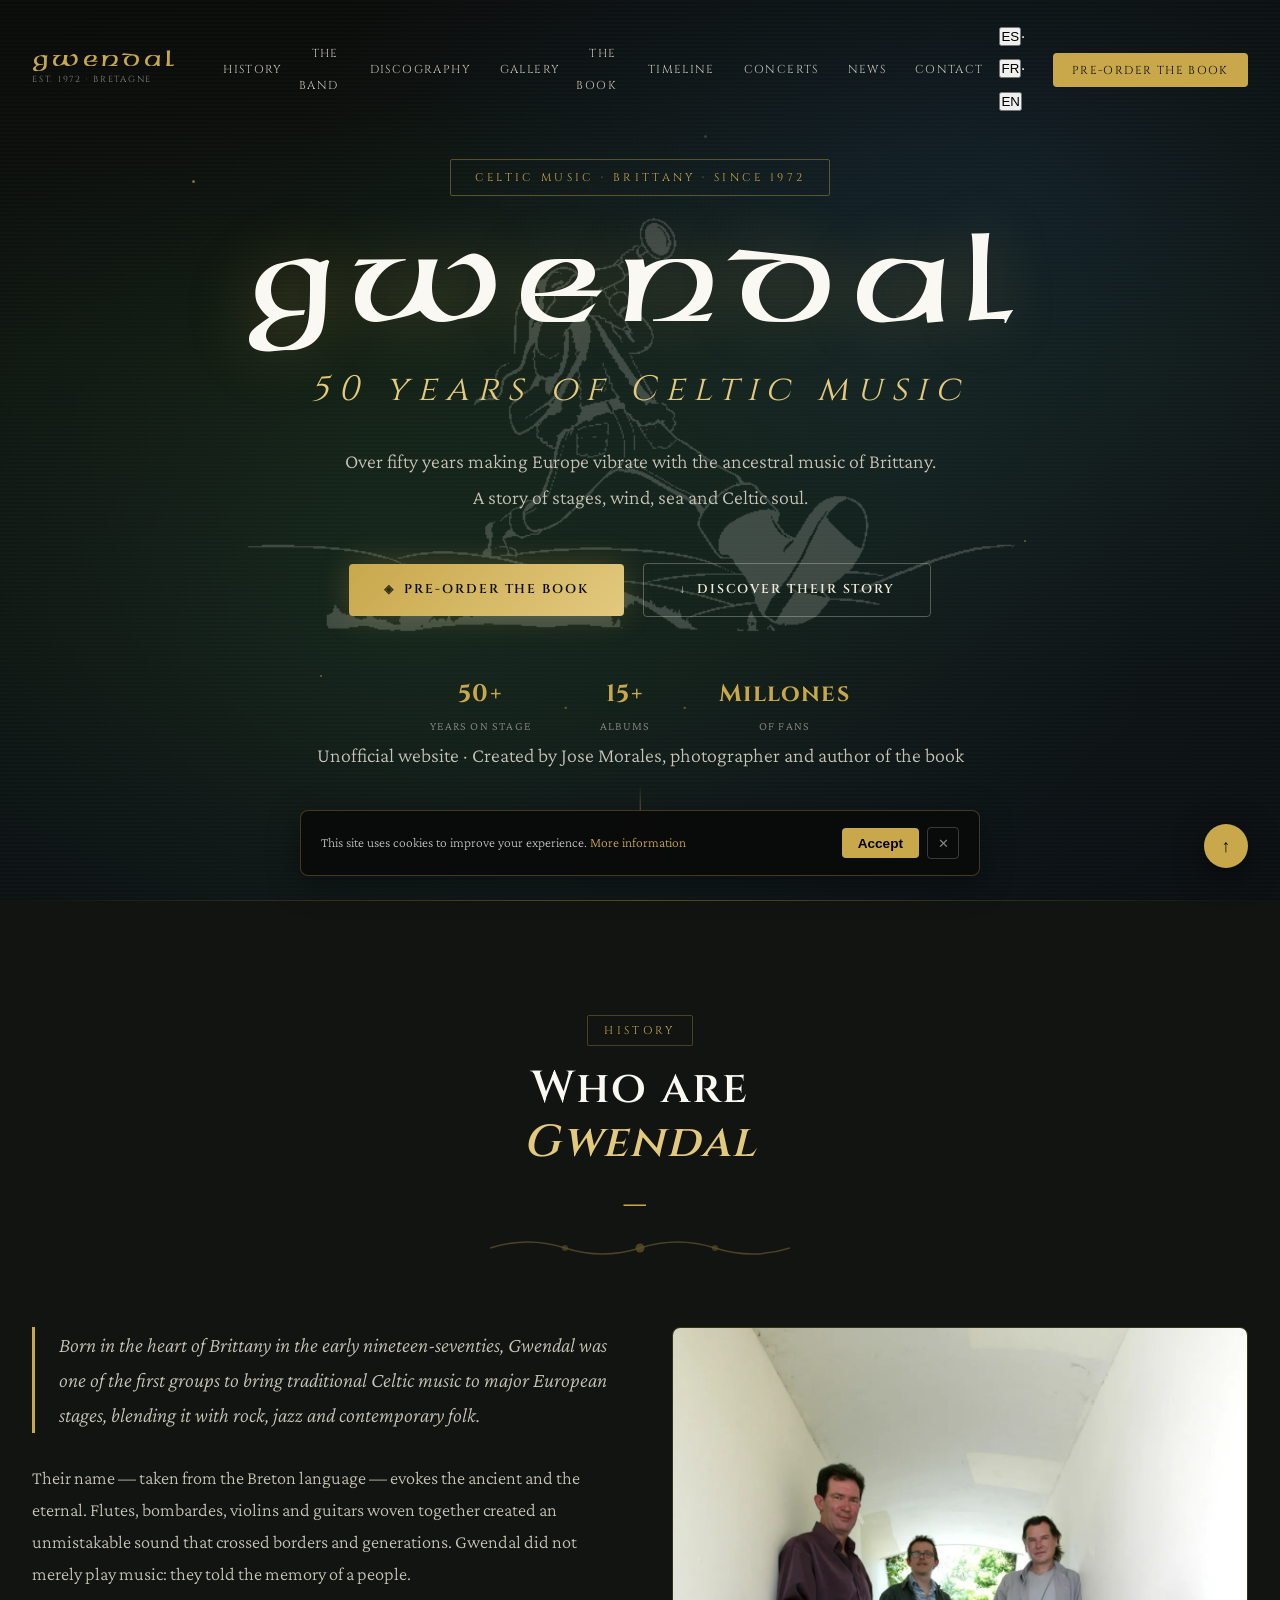
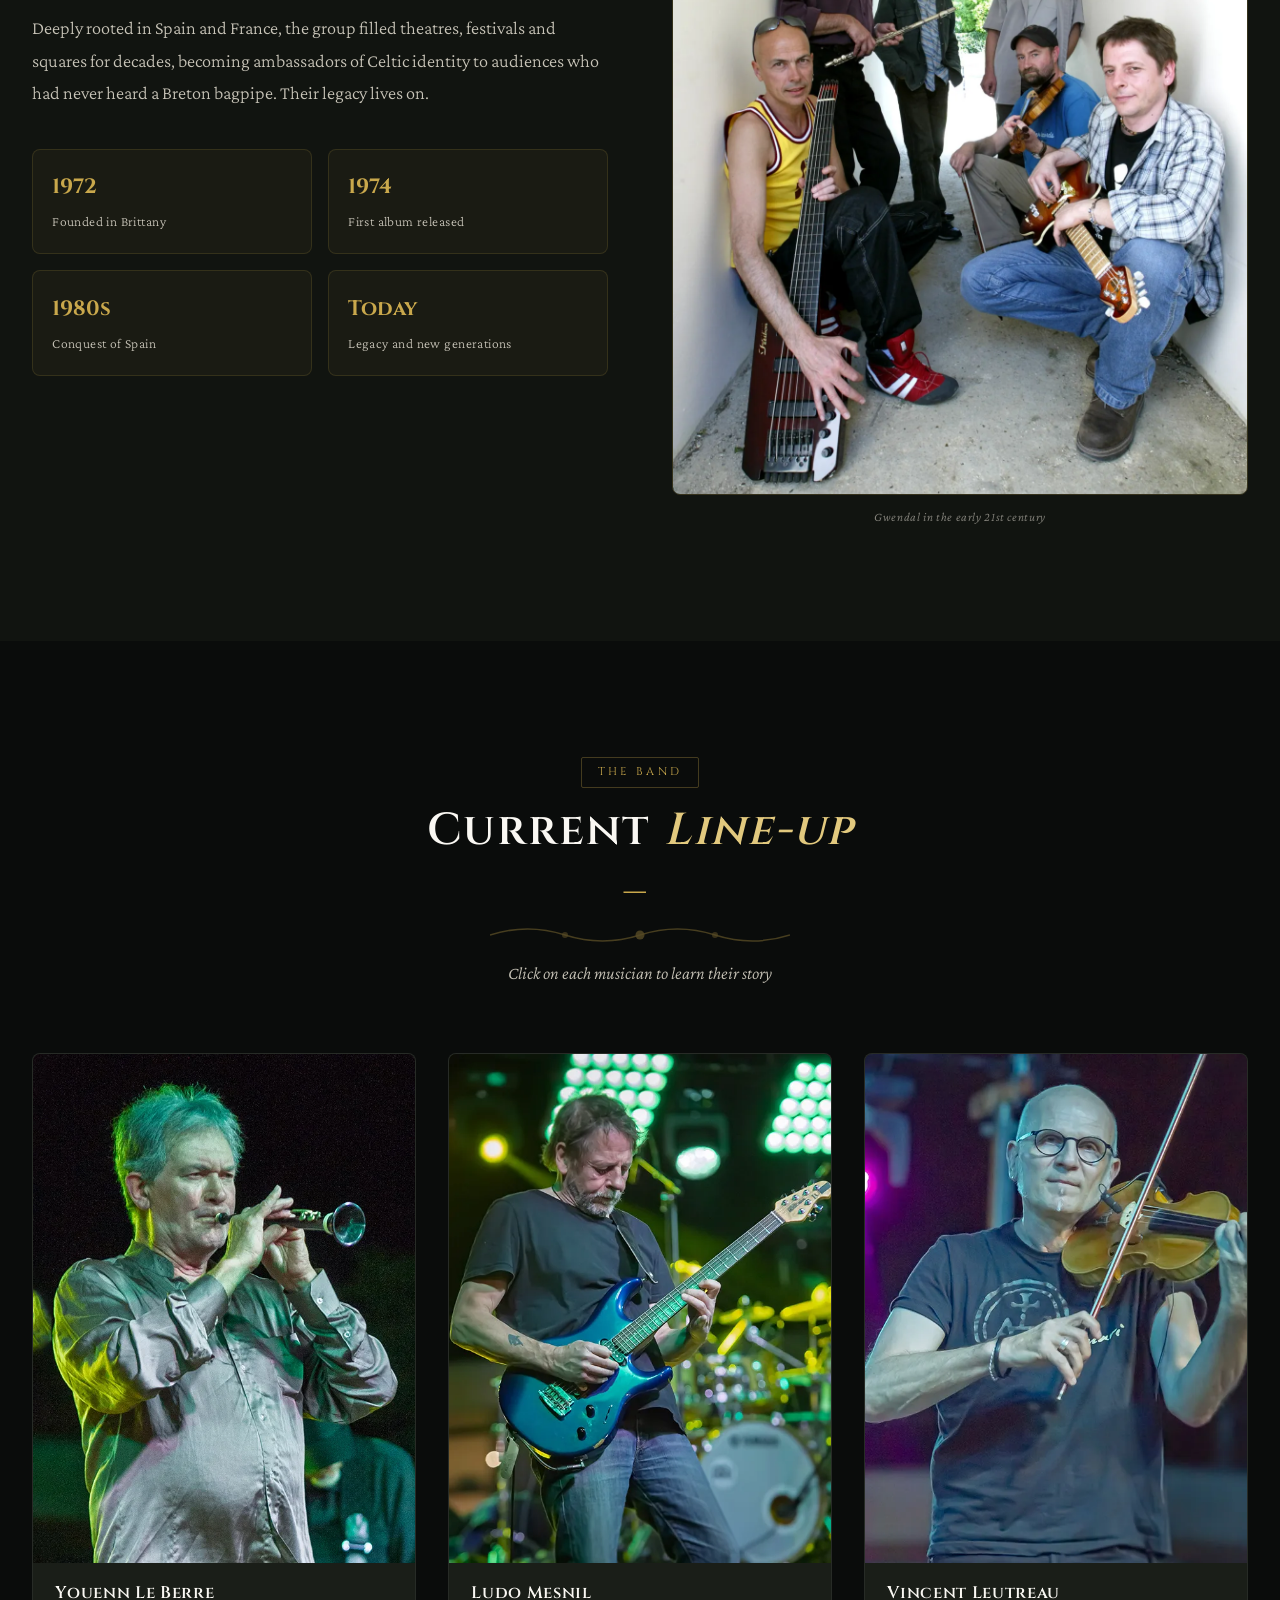
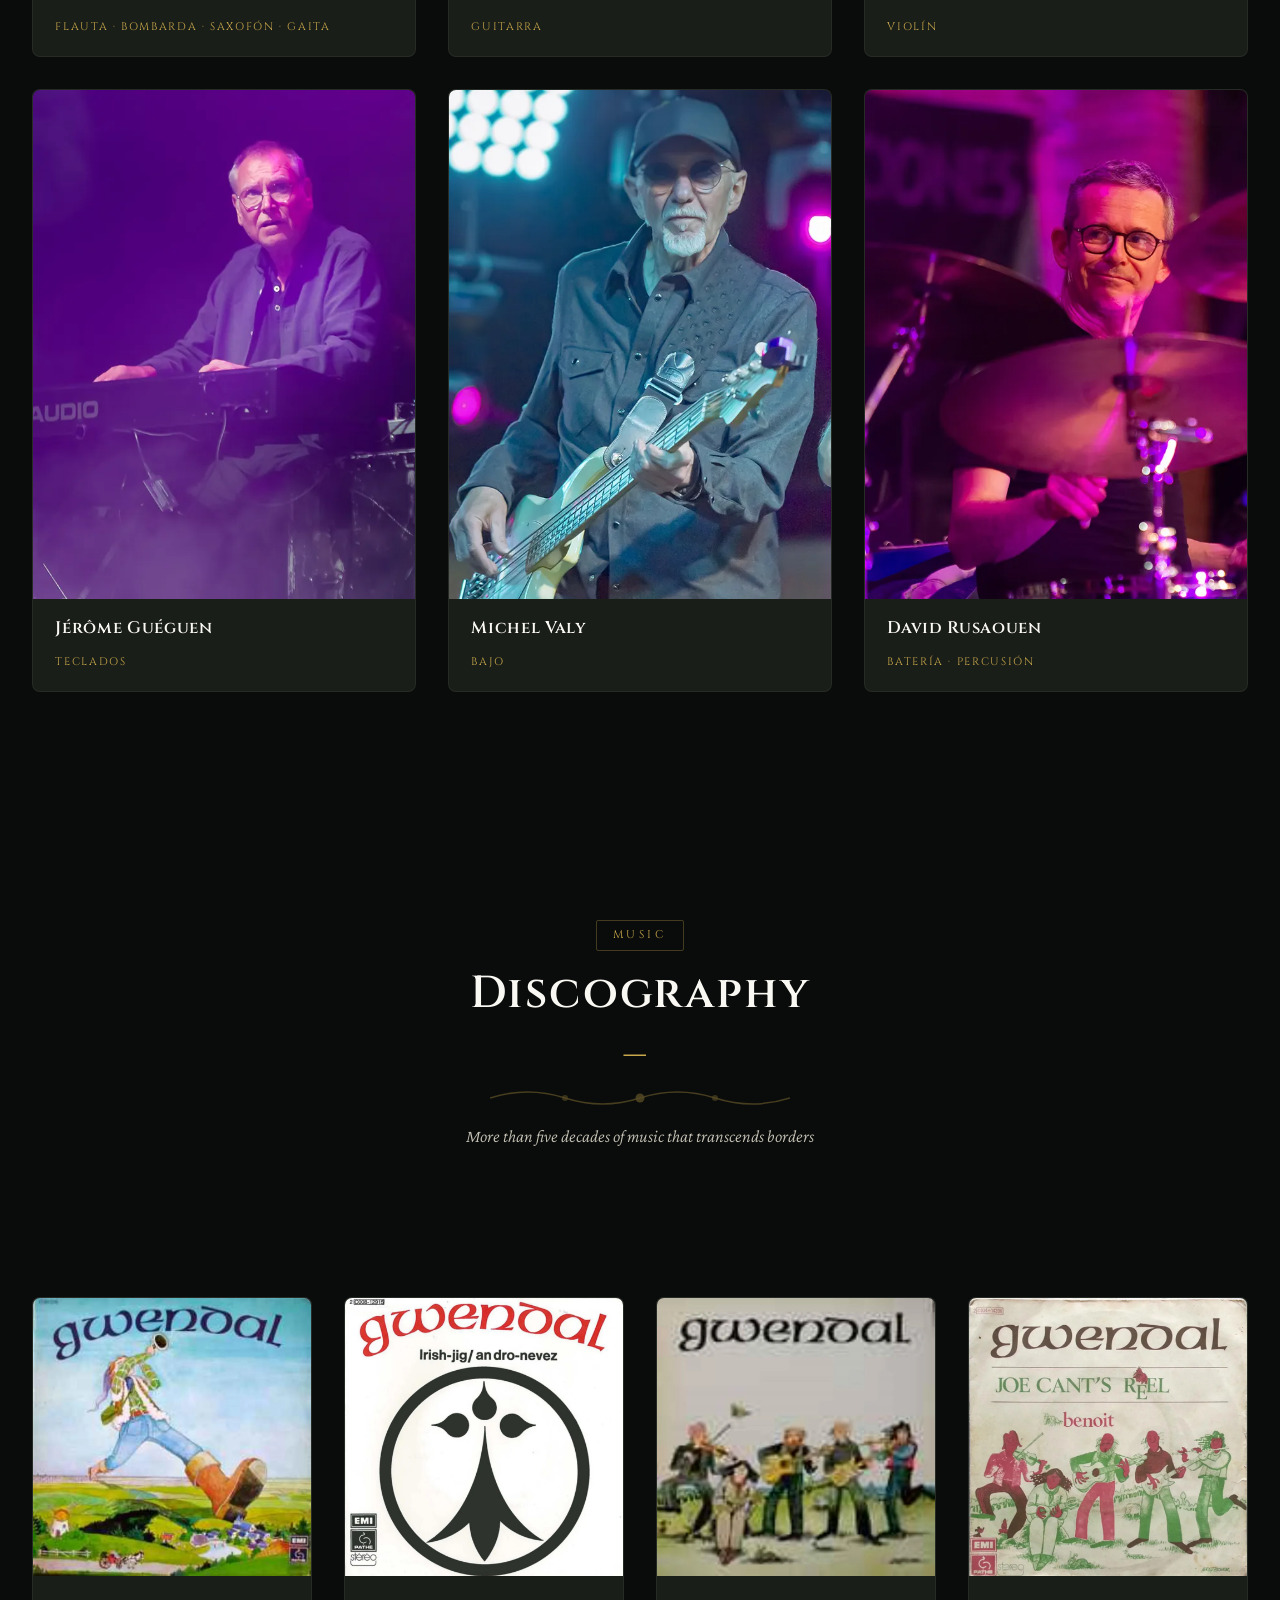
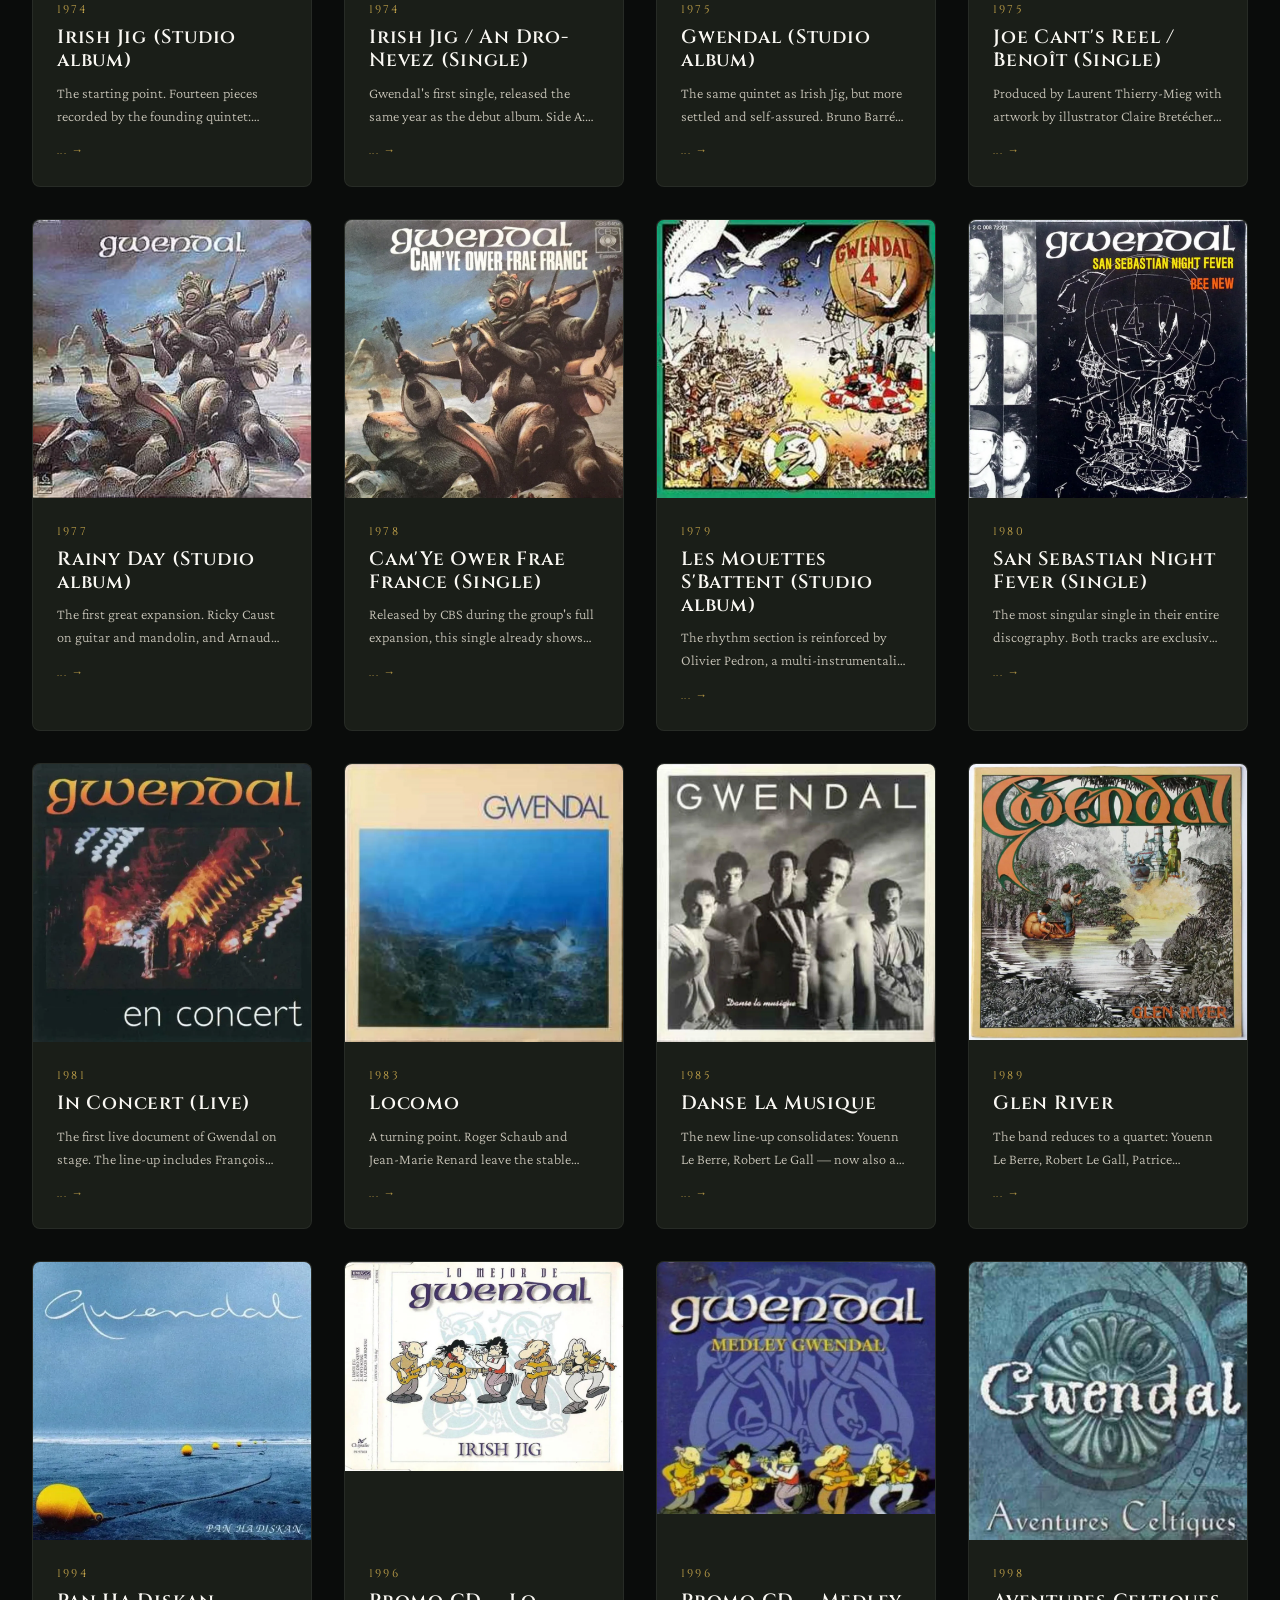
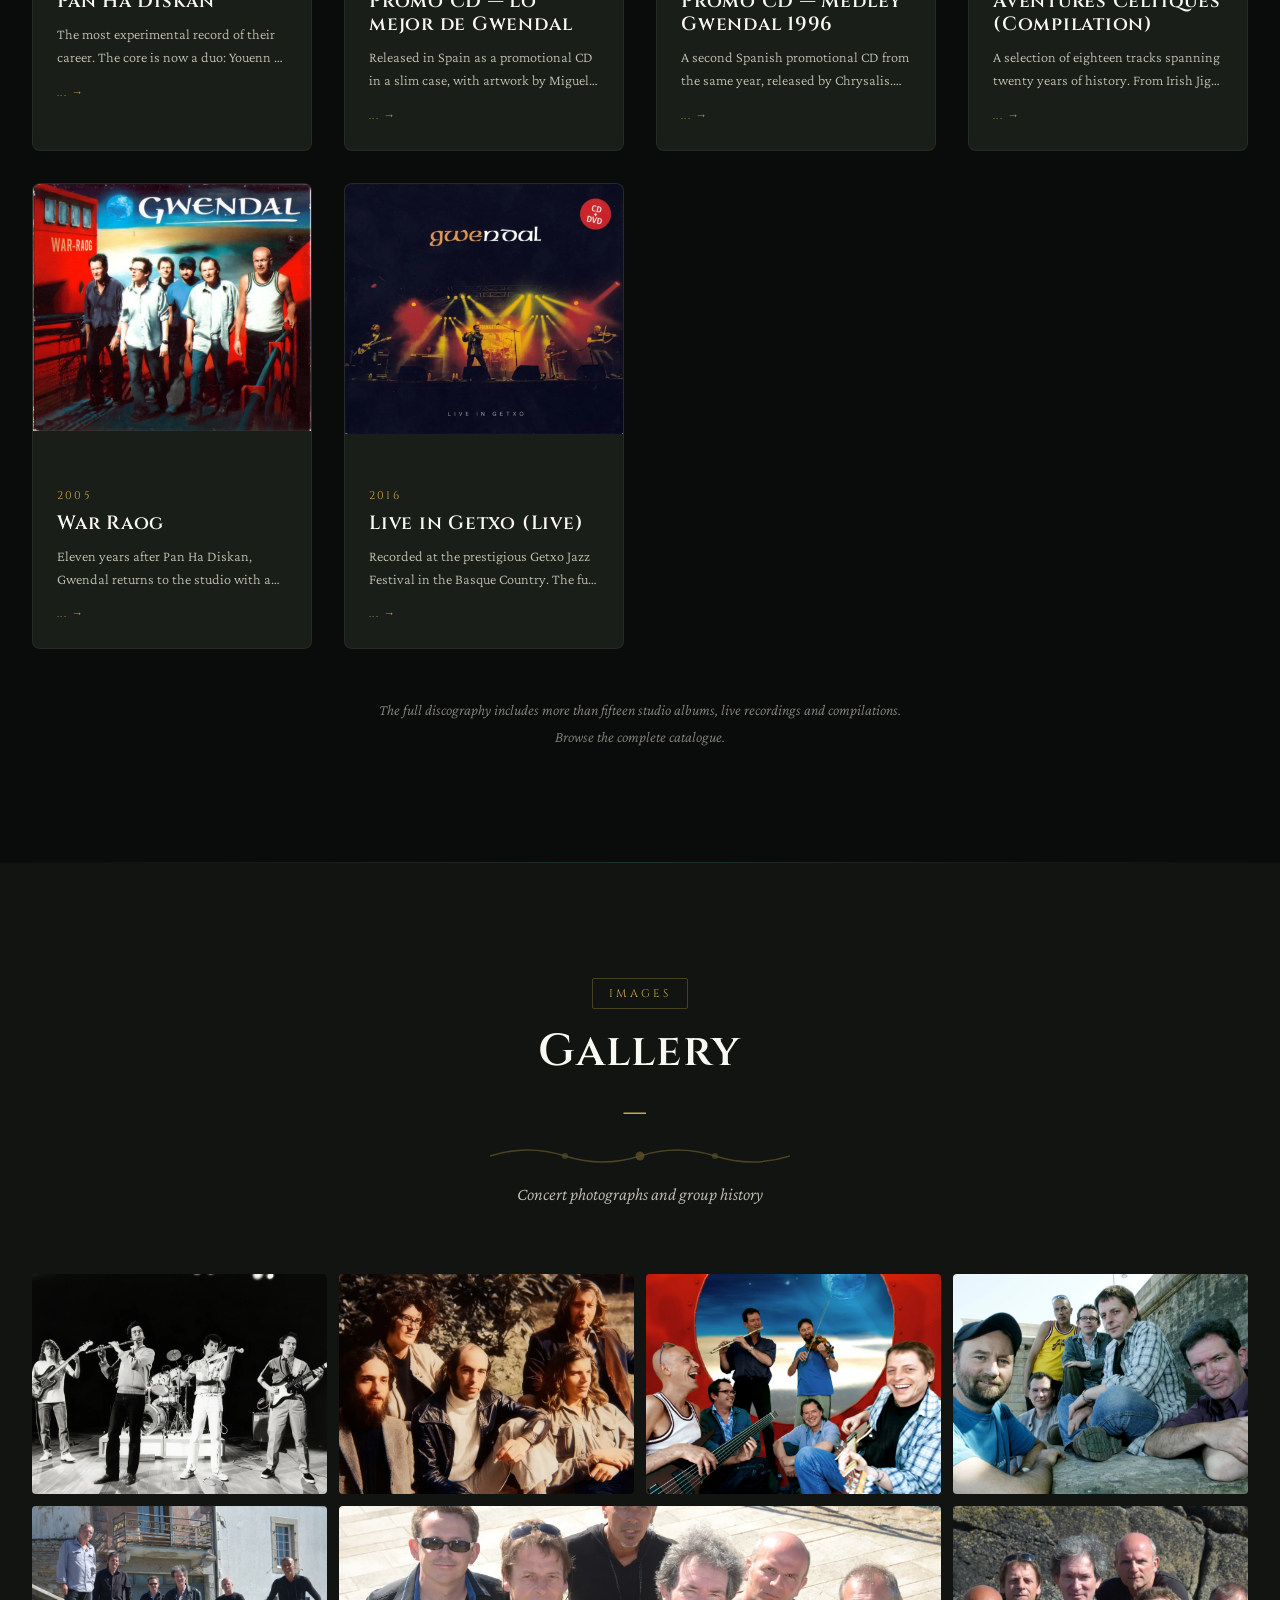
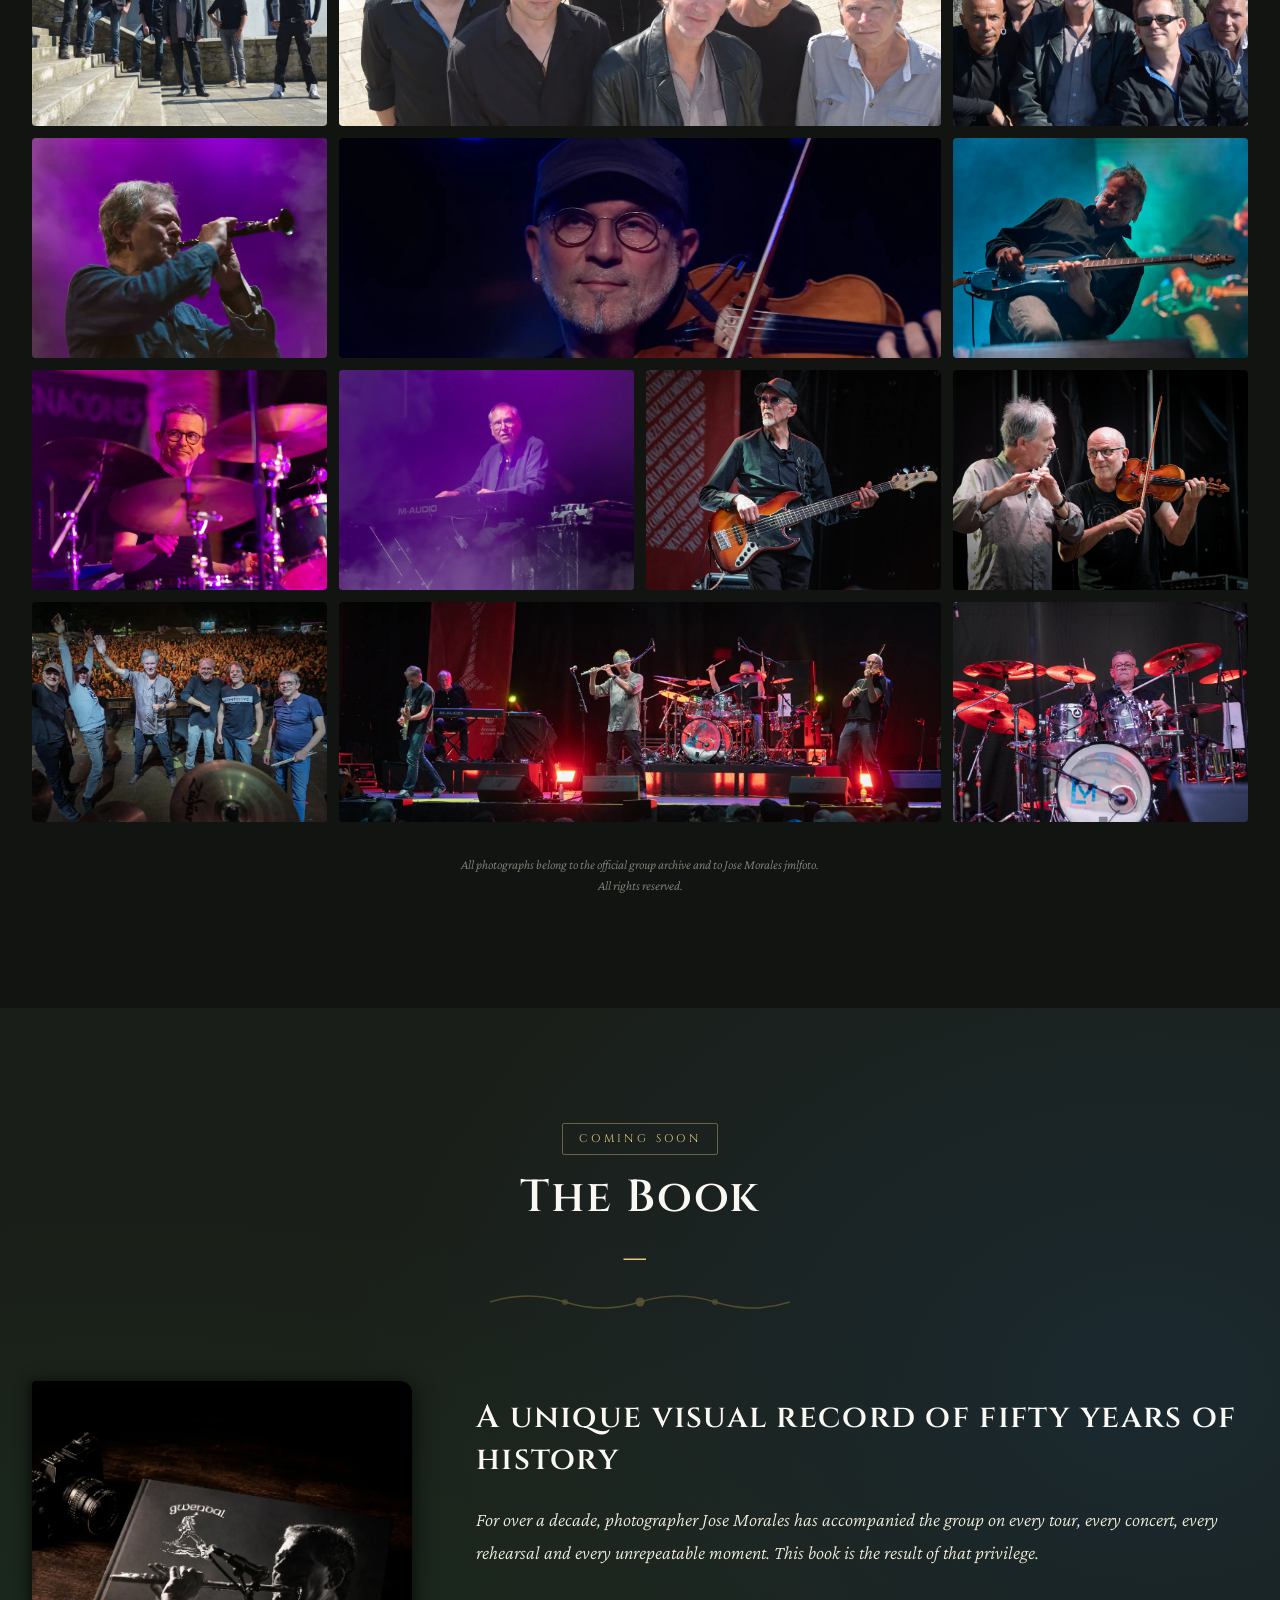
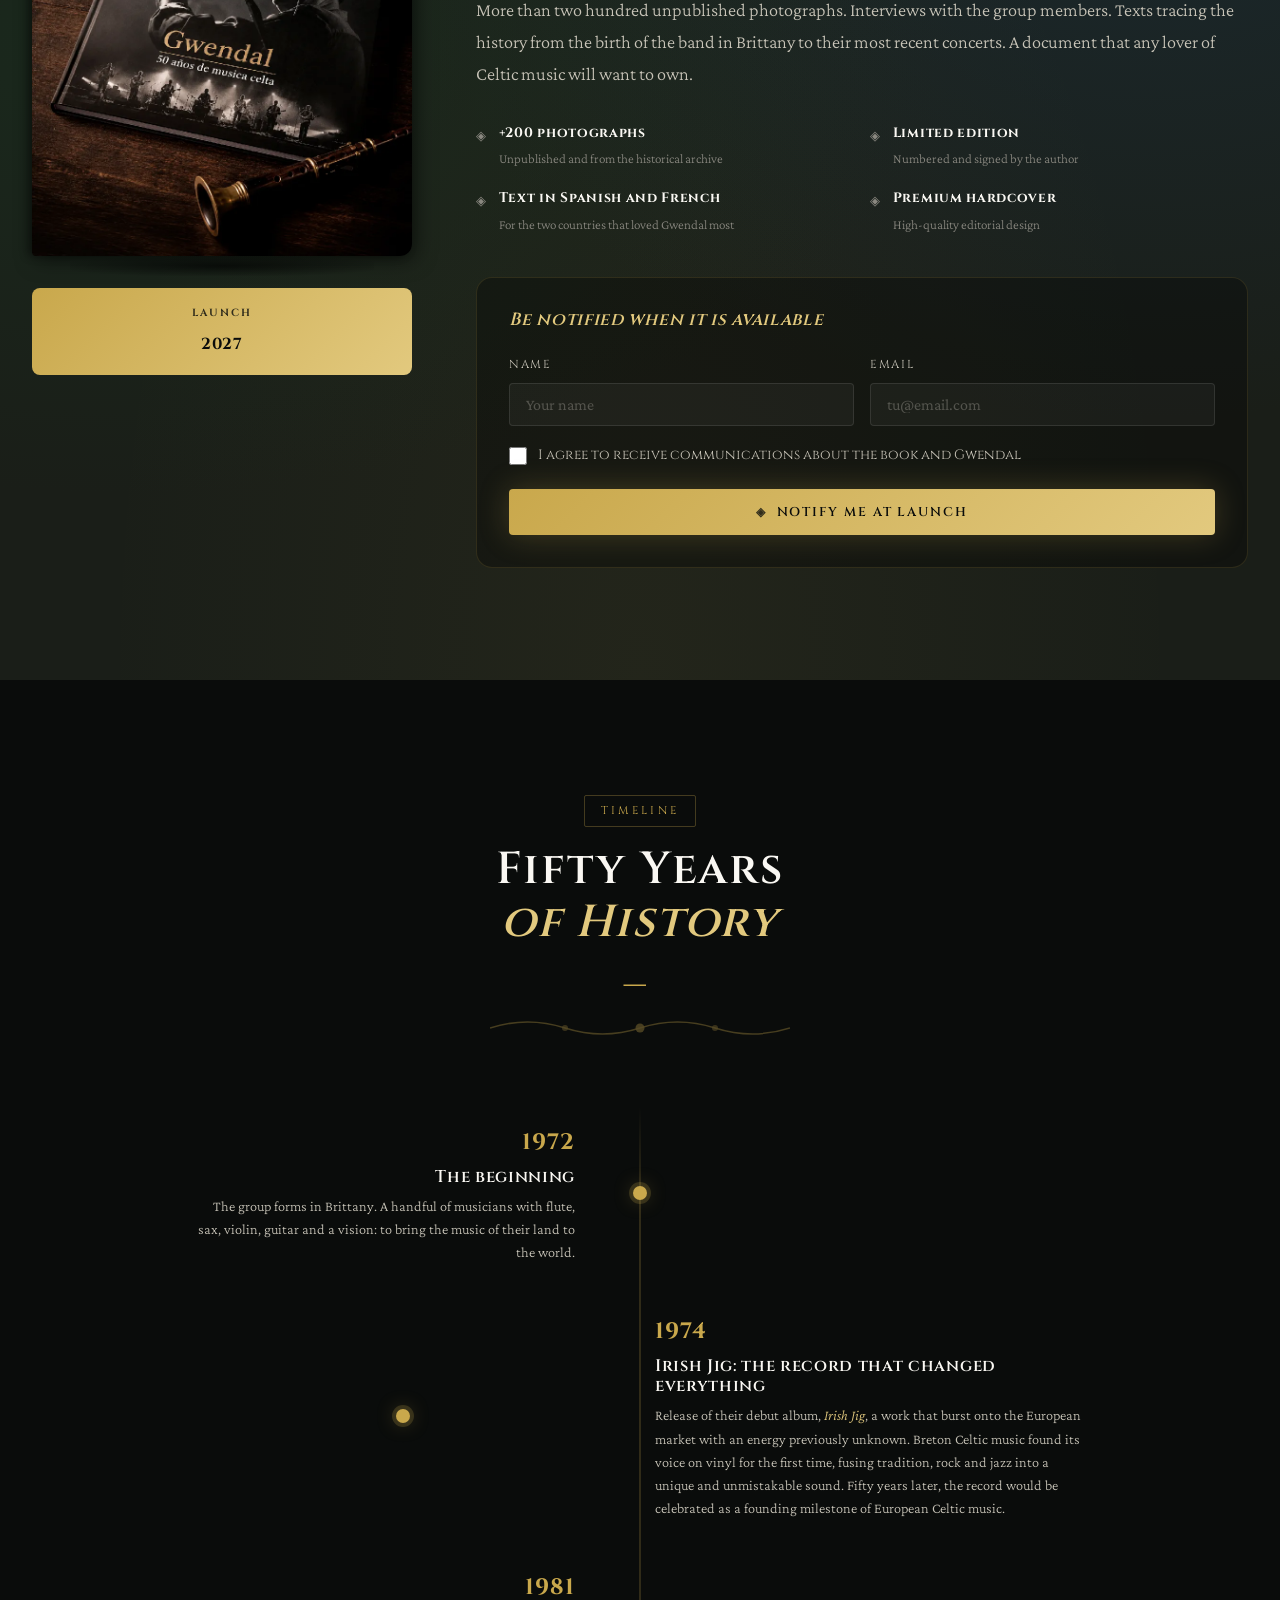
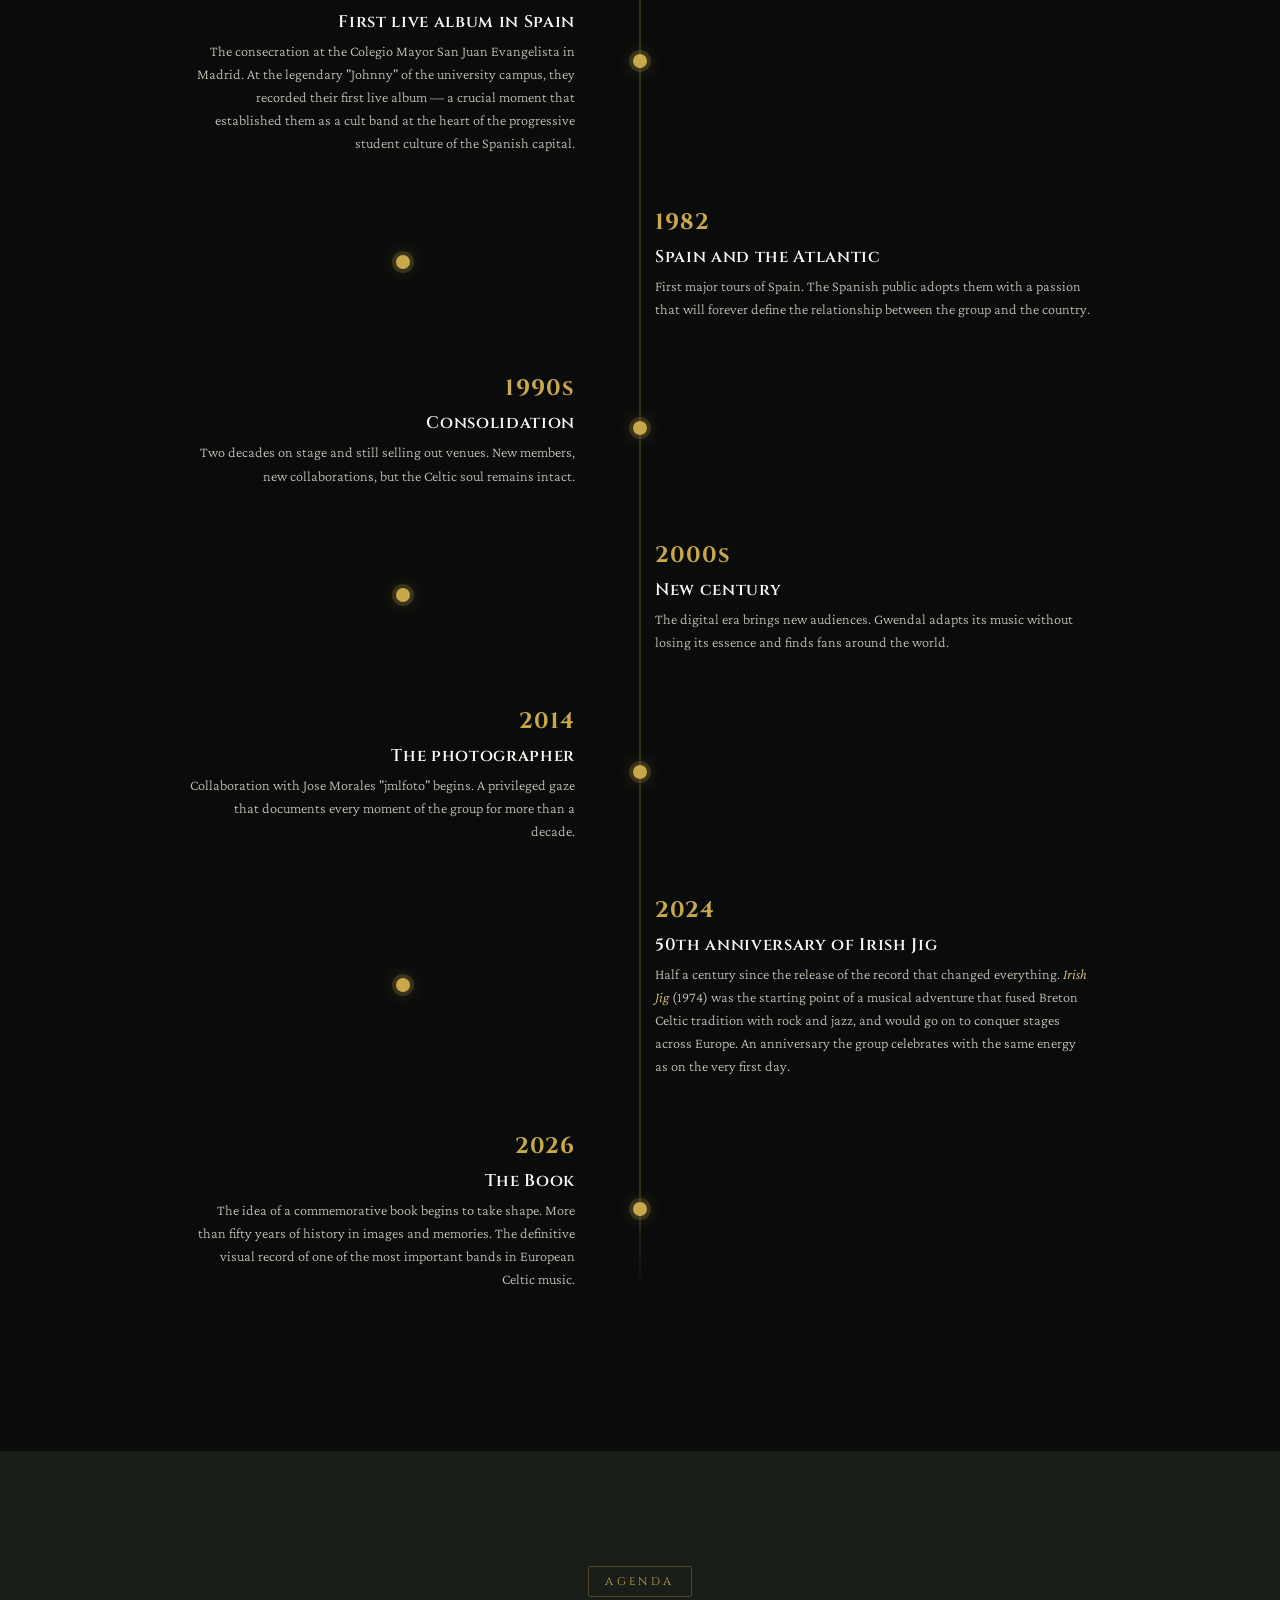
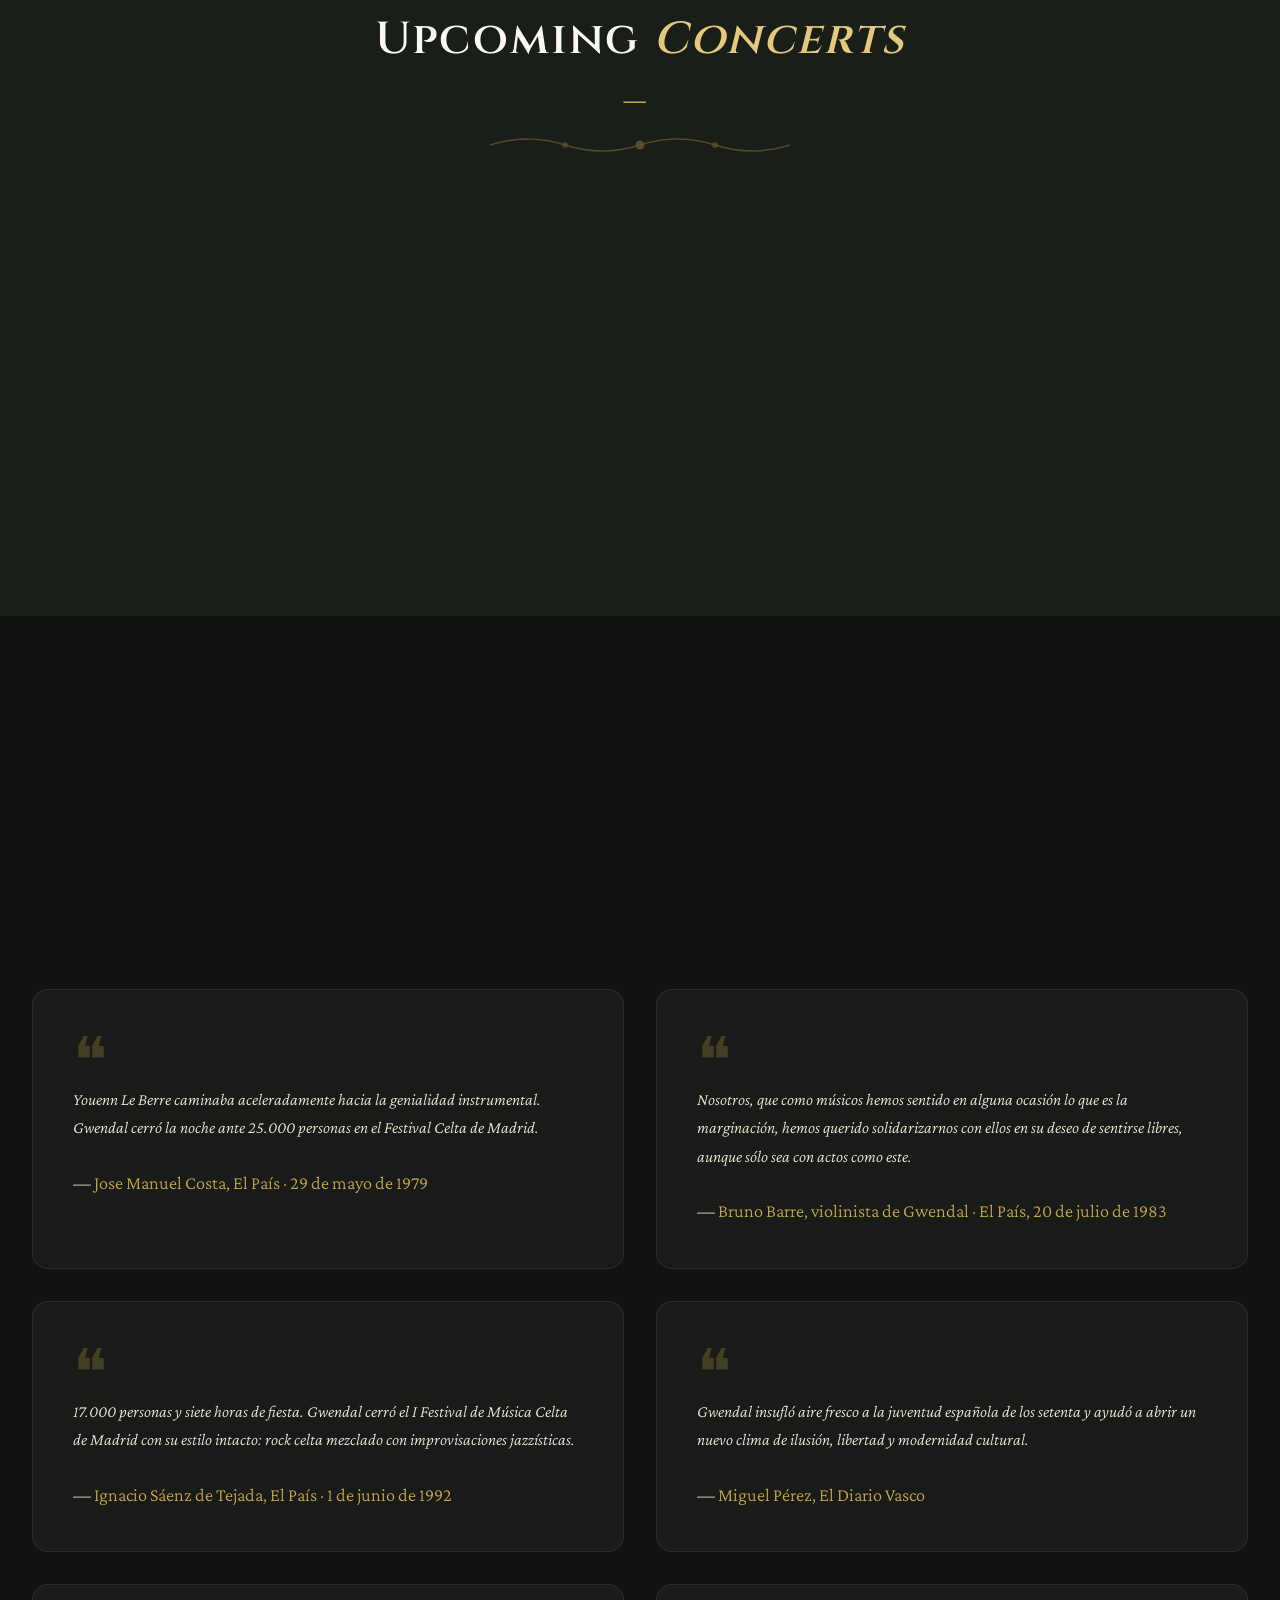
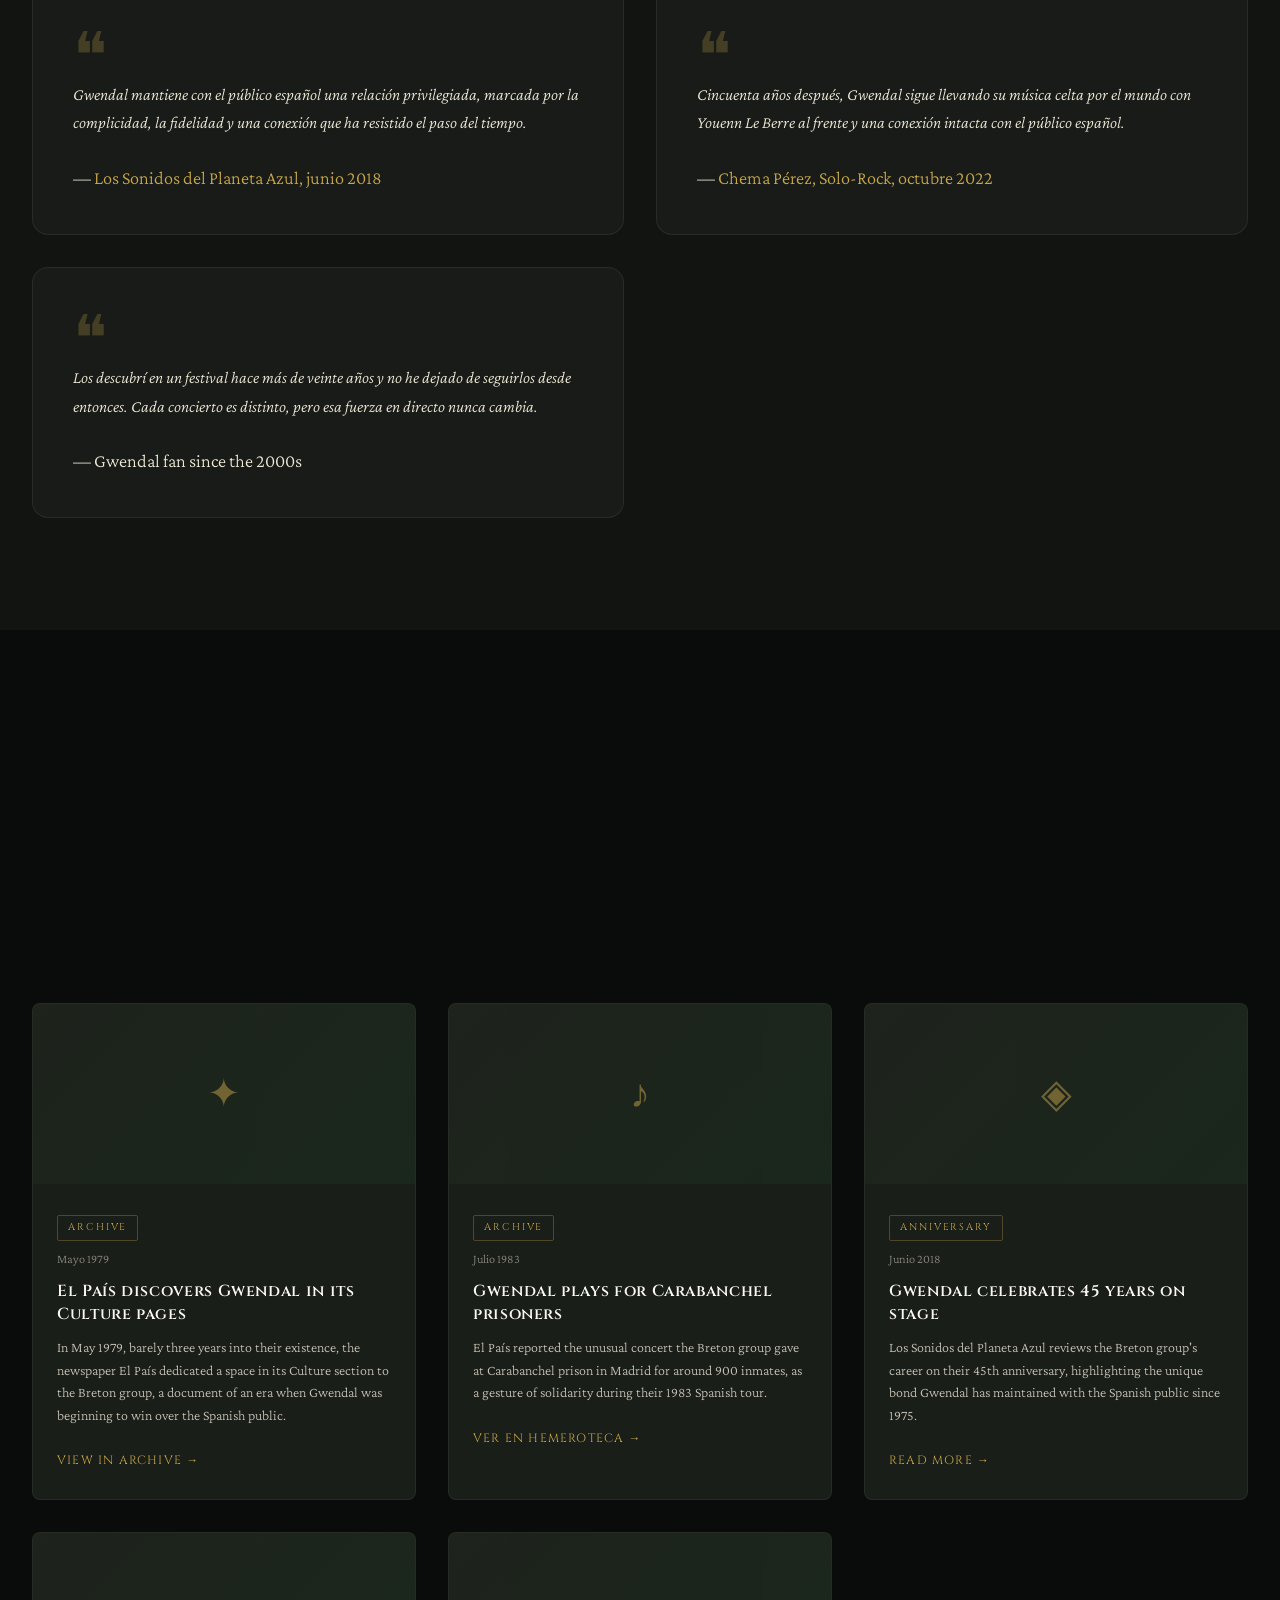
==== commit 7904c77f: "forzando la carga" ====
--- a/index.html
+++ b/index.html
@@ -895,7 +895,7 @@
             </div>
           </article>
 
-          <!-- Disco Live 2 -->
+          <!-- Disco Live i Getxo 2 -->
           <article class="disc-item reveal" data-decade="2000s" data-title="Live in Getxo" data-year="2016" data-tracks="Pilo Rosso (5:14) | Gave Hot (4:17) | Stone Eire (4:00) | Stone Jig (3:45) | Skai Reel (7:17) | Glaz Noz (5:04) | Joke (3:29) | Basquette (5:56) | Noces De Granit (7:15) | Date Prisa (4:25) | Steren (4:12) | Suite d'Arrée (9:54) : a. Brennilis (2:19) : b. Nestavel (1:21) : c. Trédudon (1:39) : d. Trévezel (1:24) : e. Arrée (3:11) | Reel Legend (3:42) | Stand All (4:18) | Irish Jig (6:43) : a. Irish Jig 1 (2:26) : b. Irish Jig 2 (4:17)"
             role="listitem">
             <div class="disc-cover">
@@ -910,7 +910,7 @@
               <span class="disc-year">2016</span>
               <h3 class="disc-name" data-i18n="disc.d18_name">Live in Getxo</h3>
               <p class="disc-desc" data-i18n="disc.d18_desc">
-                Grabado en el prestigioso Festival de Jazz de Getxo, en el País Vasco. La formación moderna al completo:
+                Grabado en el prestigioso Festival multicultural Getxo Folk, en el País Vasco. La formación moderna al completo:
                 Youenn Le Berre, Ludo Mesnil, Jérôme Gueguen, Vincent Leutreau al violín, David Rusaouen y Michel Valy al
                 bajo. Casi ochenta minutos de concierto que incluyen la Suite d'Arrée, los grandes temas de su historia y
                 una memorable versión de Irish Jig al cierre. Con invitados de la escena folk española y celta: Anxo Lorenzo
@@ -1294,6 +1294,7 @@
           concierto-status--disponible (conc.status_disp)
           concierto-status--agotado    (conc.status_agot)
           concierto-status--proximo    (conc.status_prox)
+          concierto-status--libre      (conc.status_libre)
         -->
 
         <div class="conciertos-empty reveal">
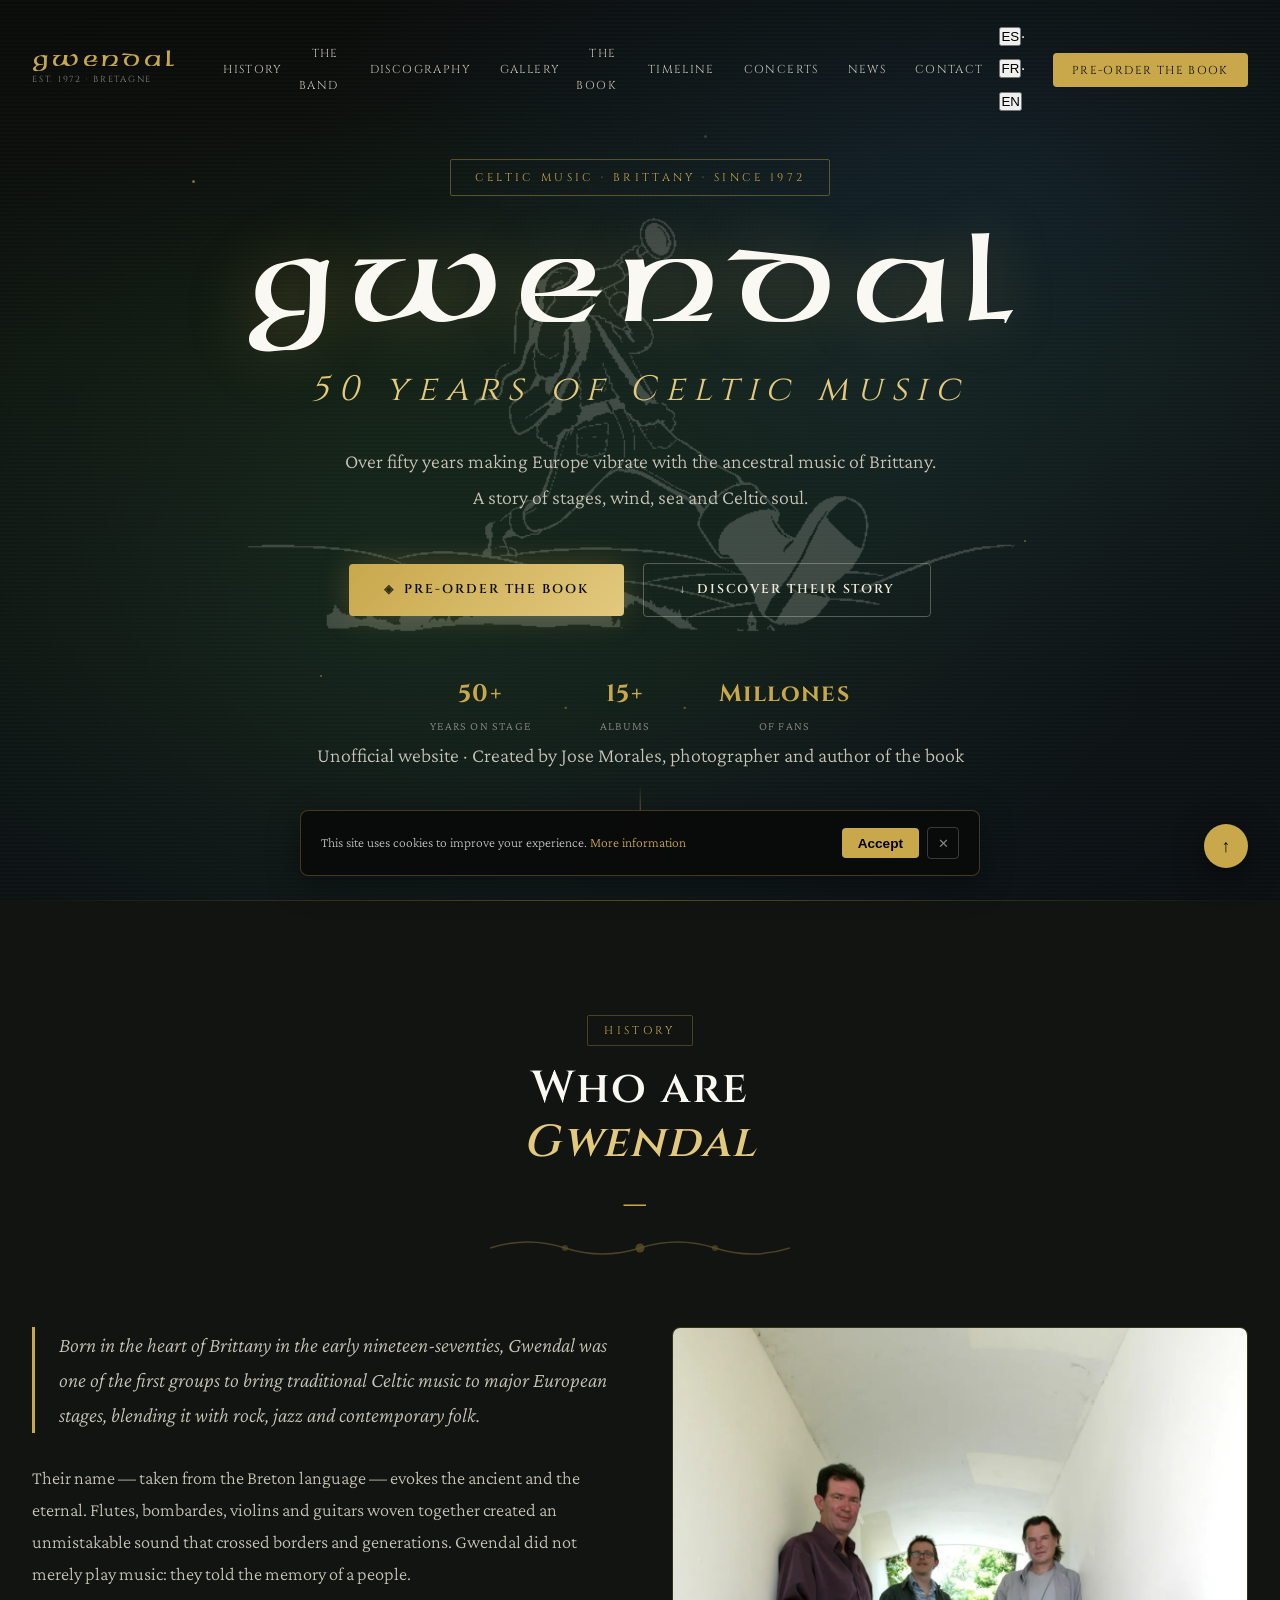
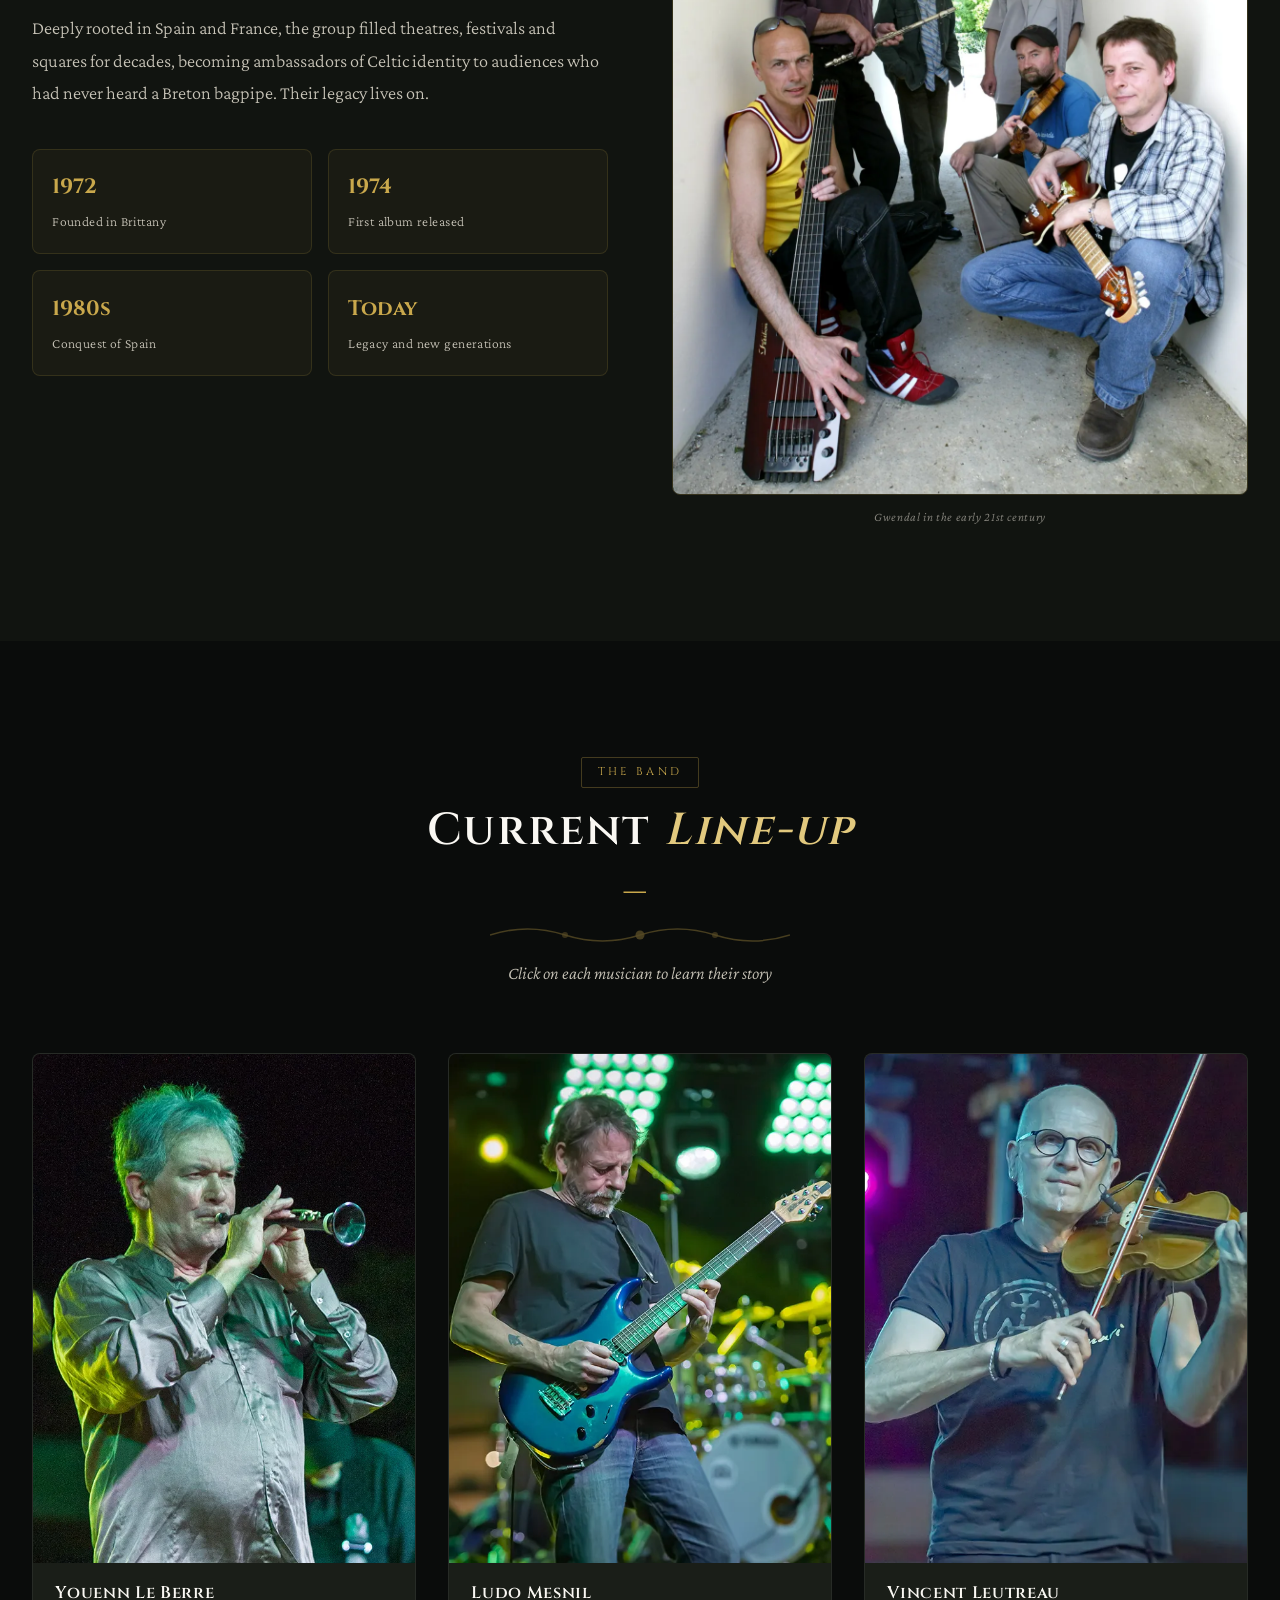
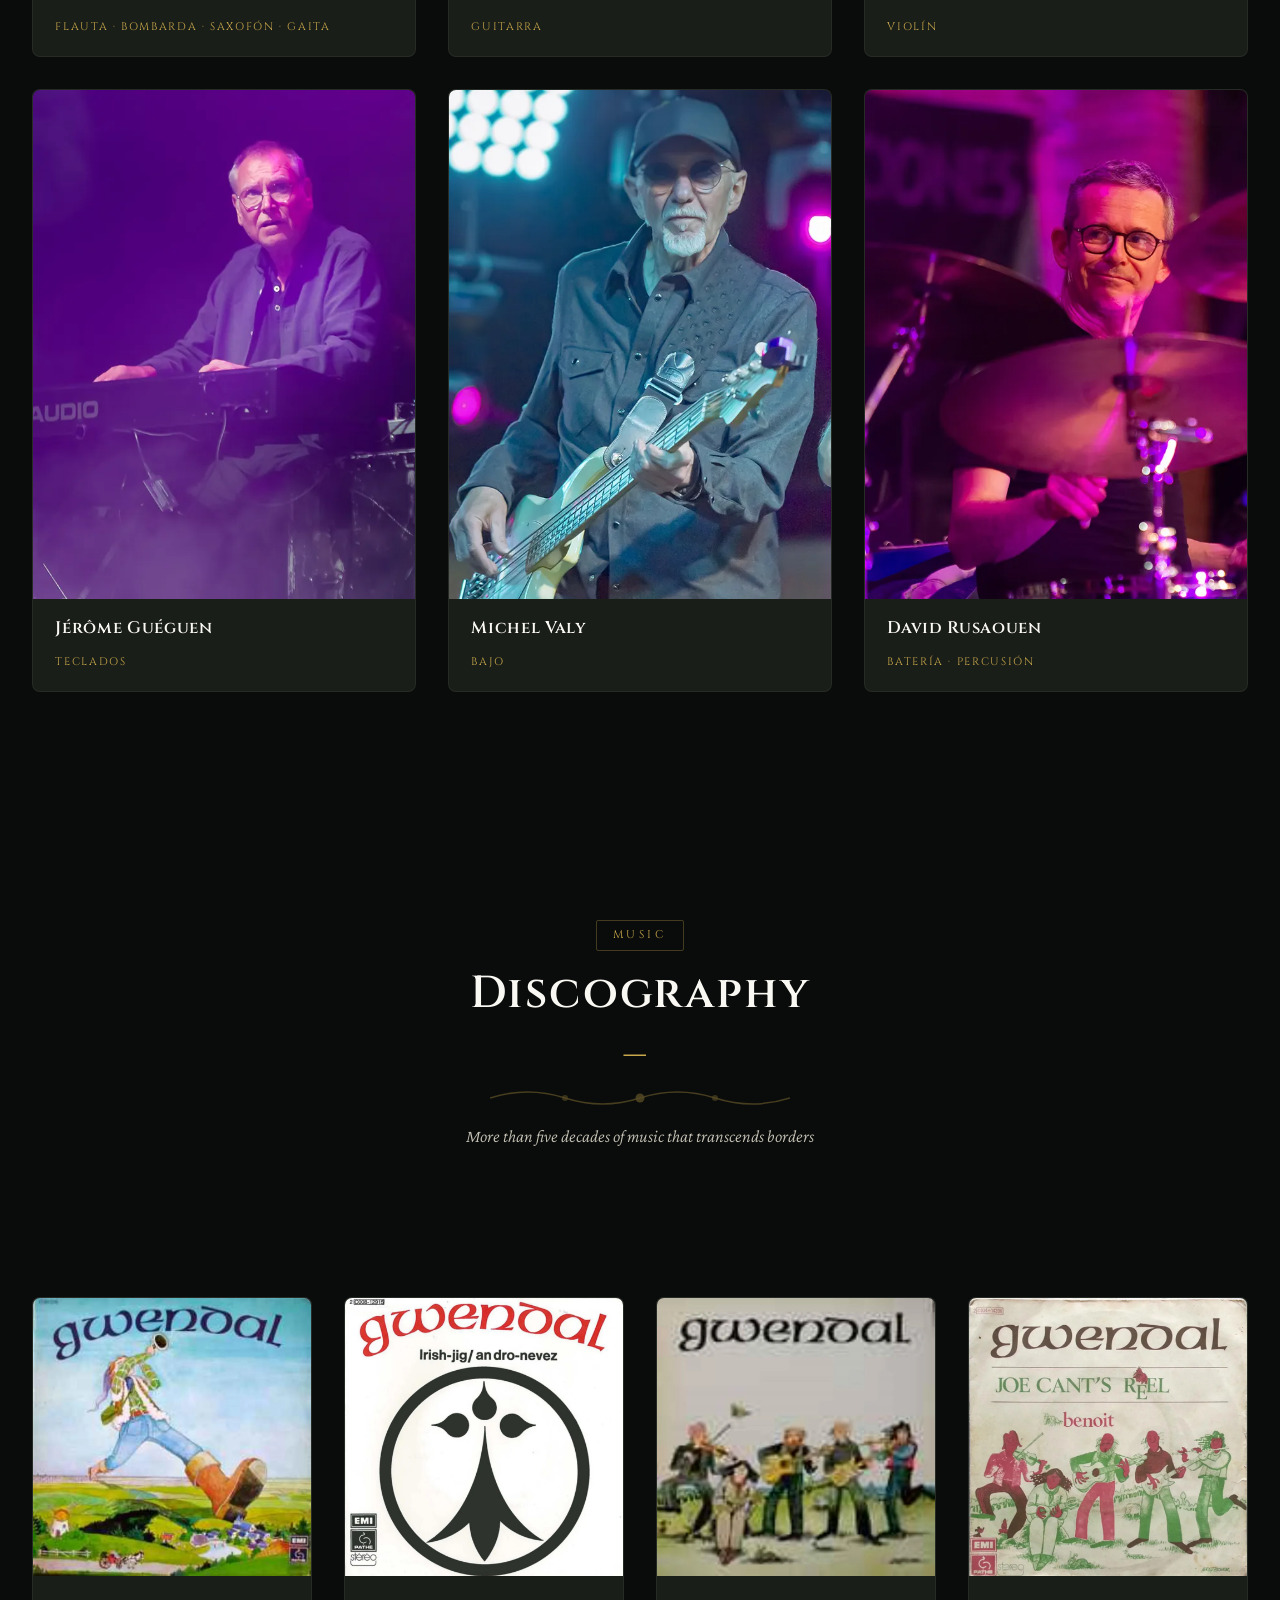
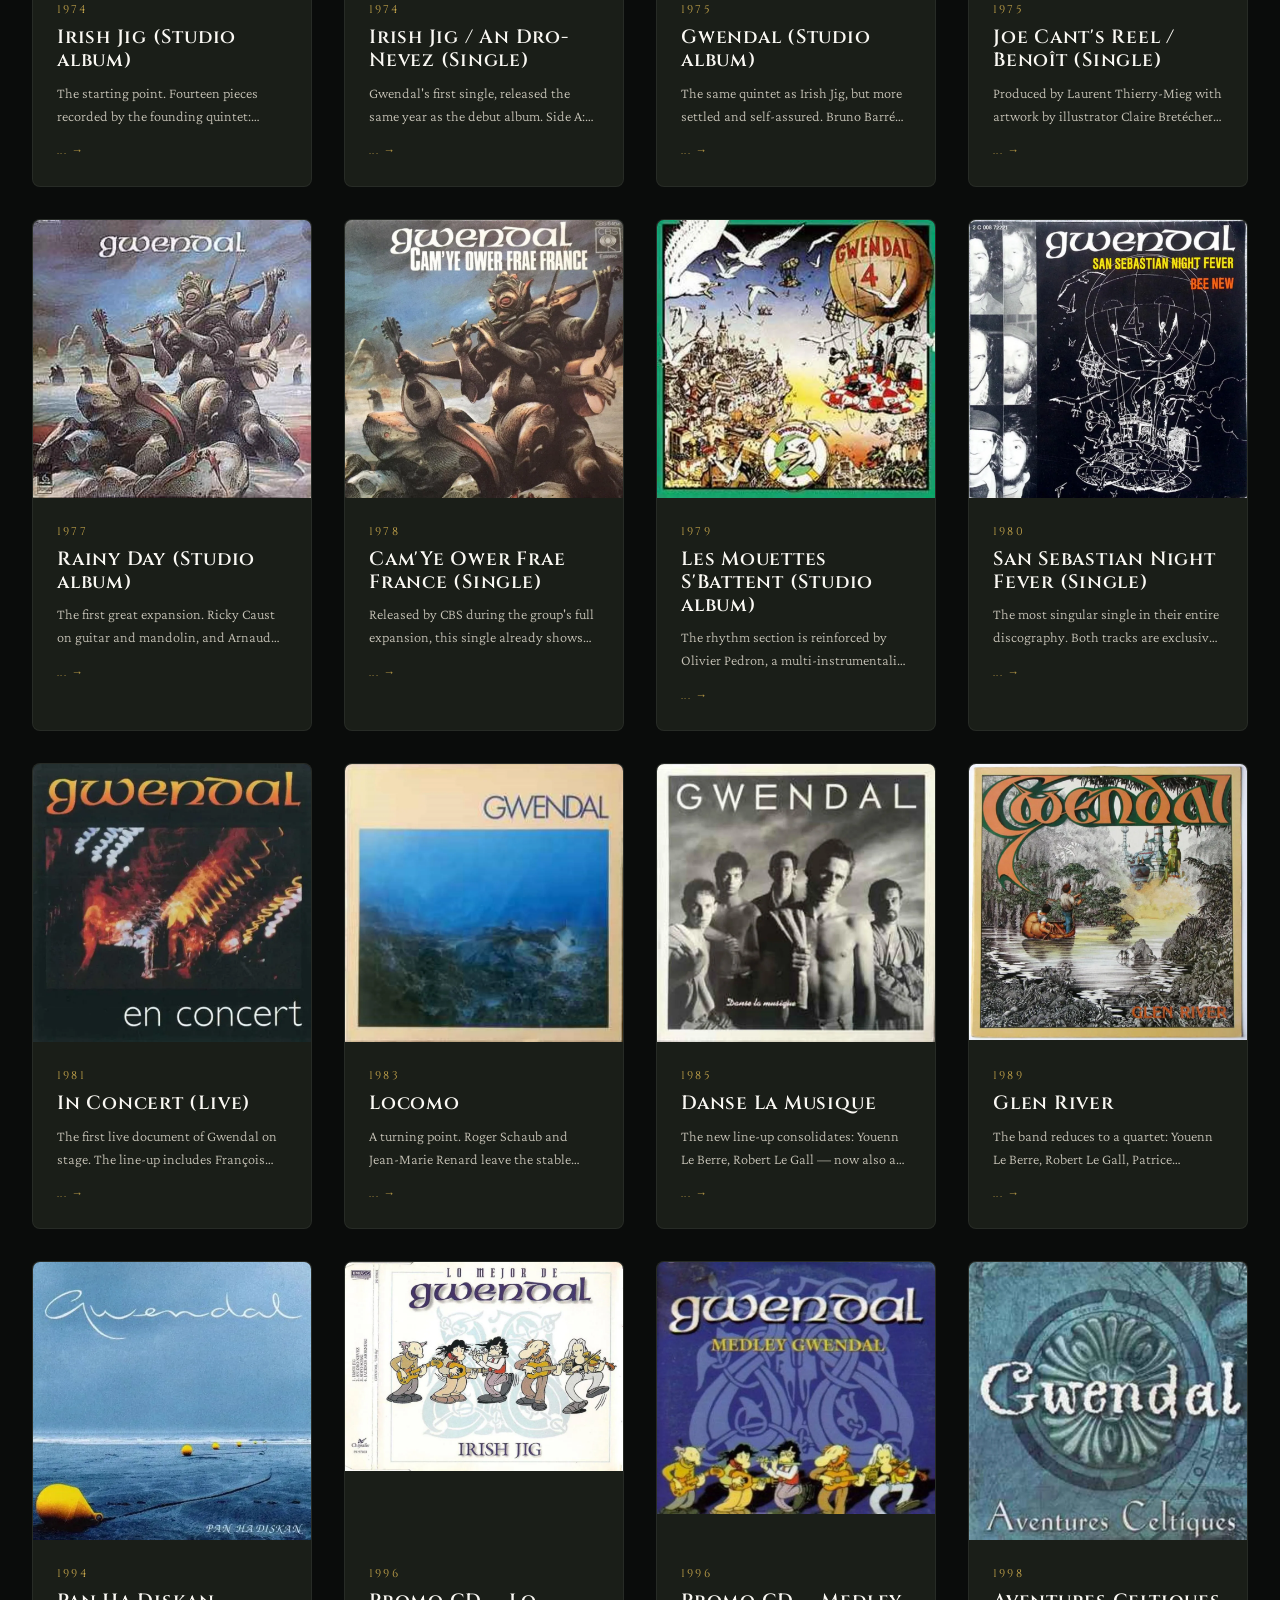
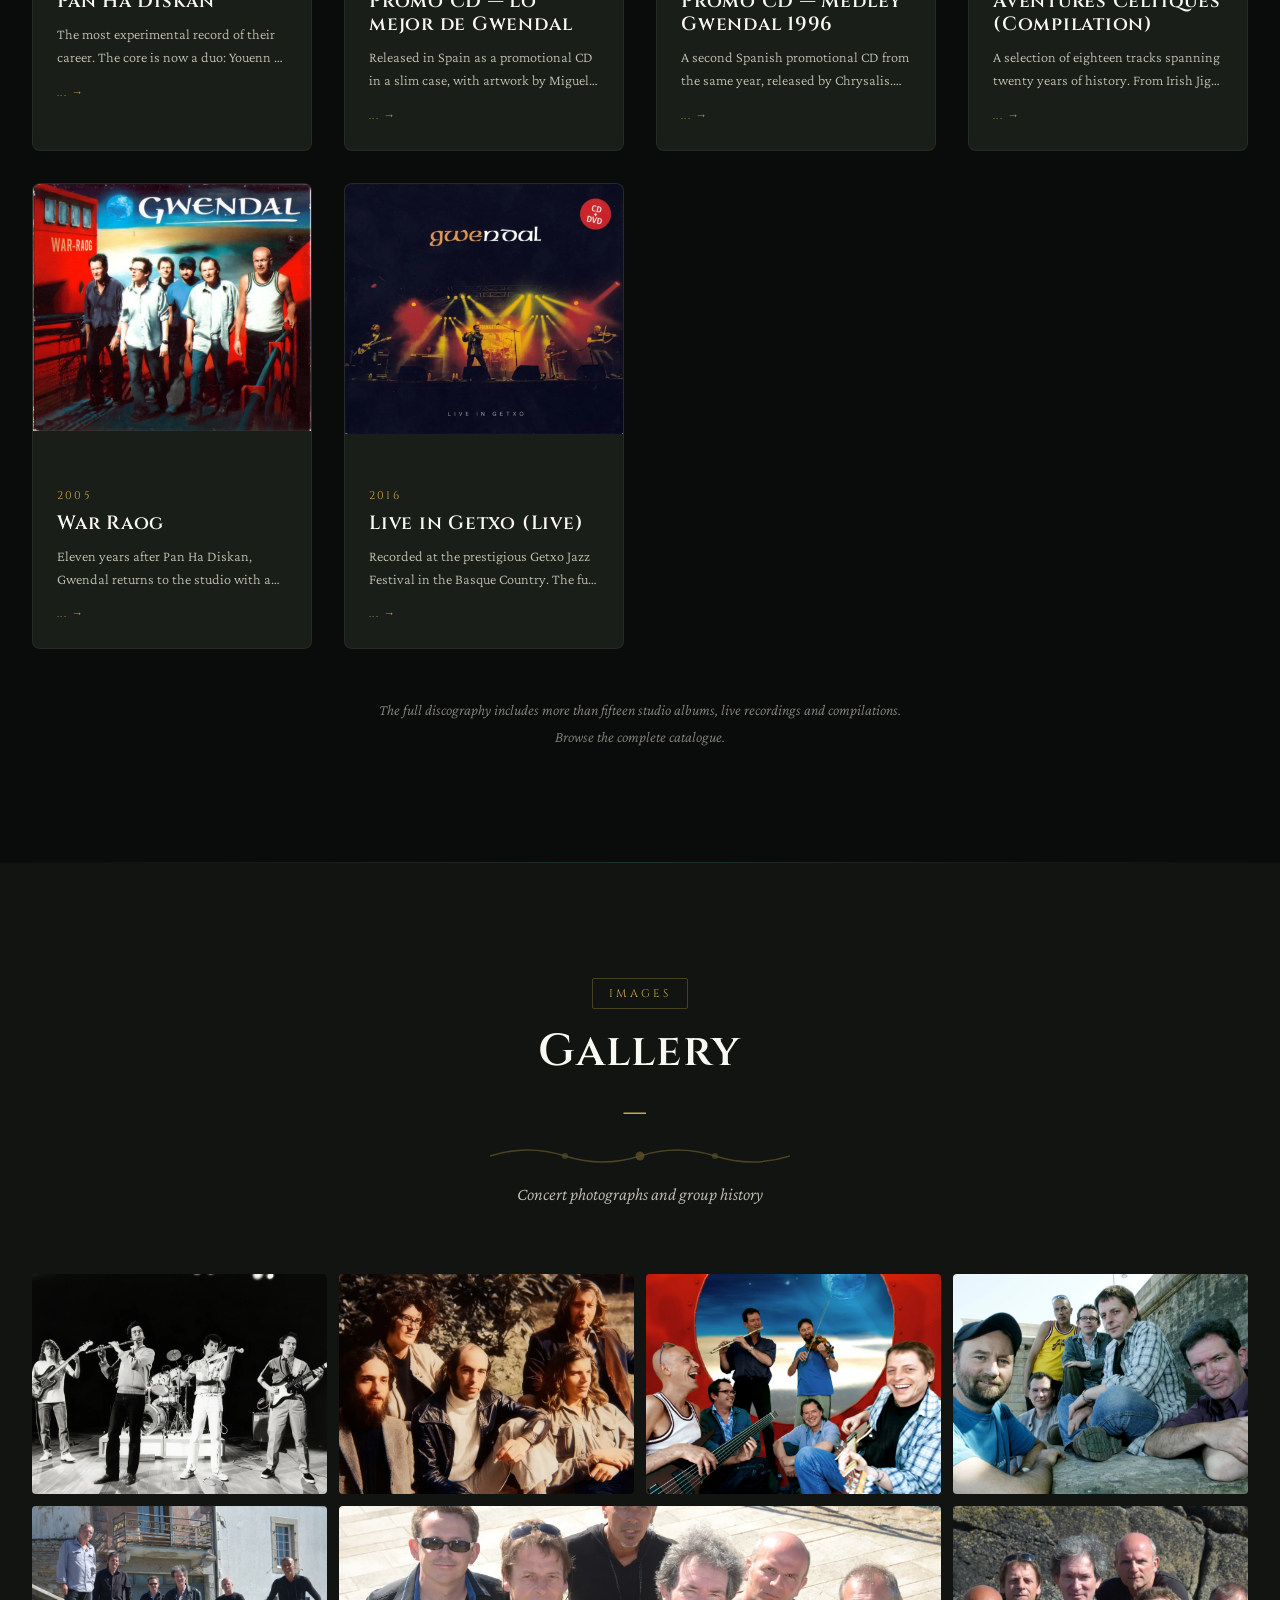
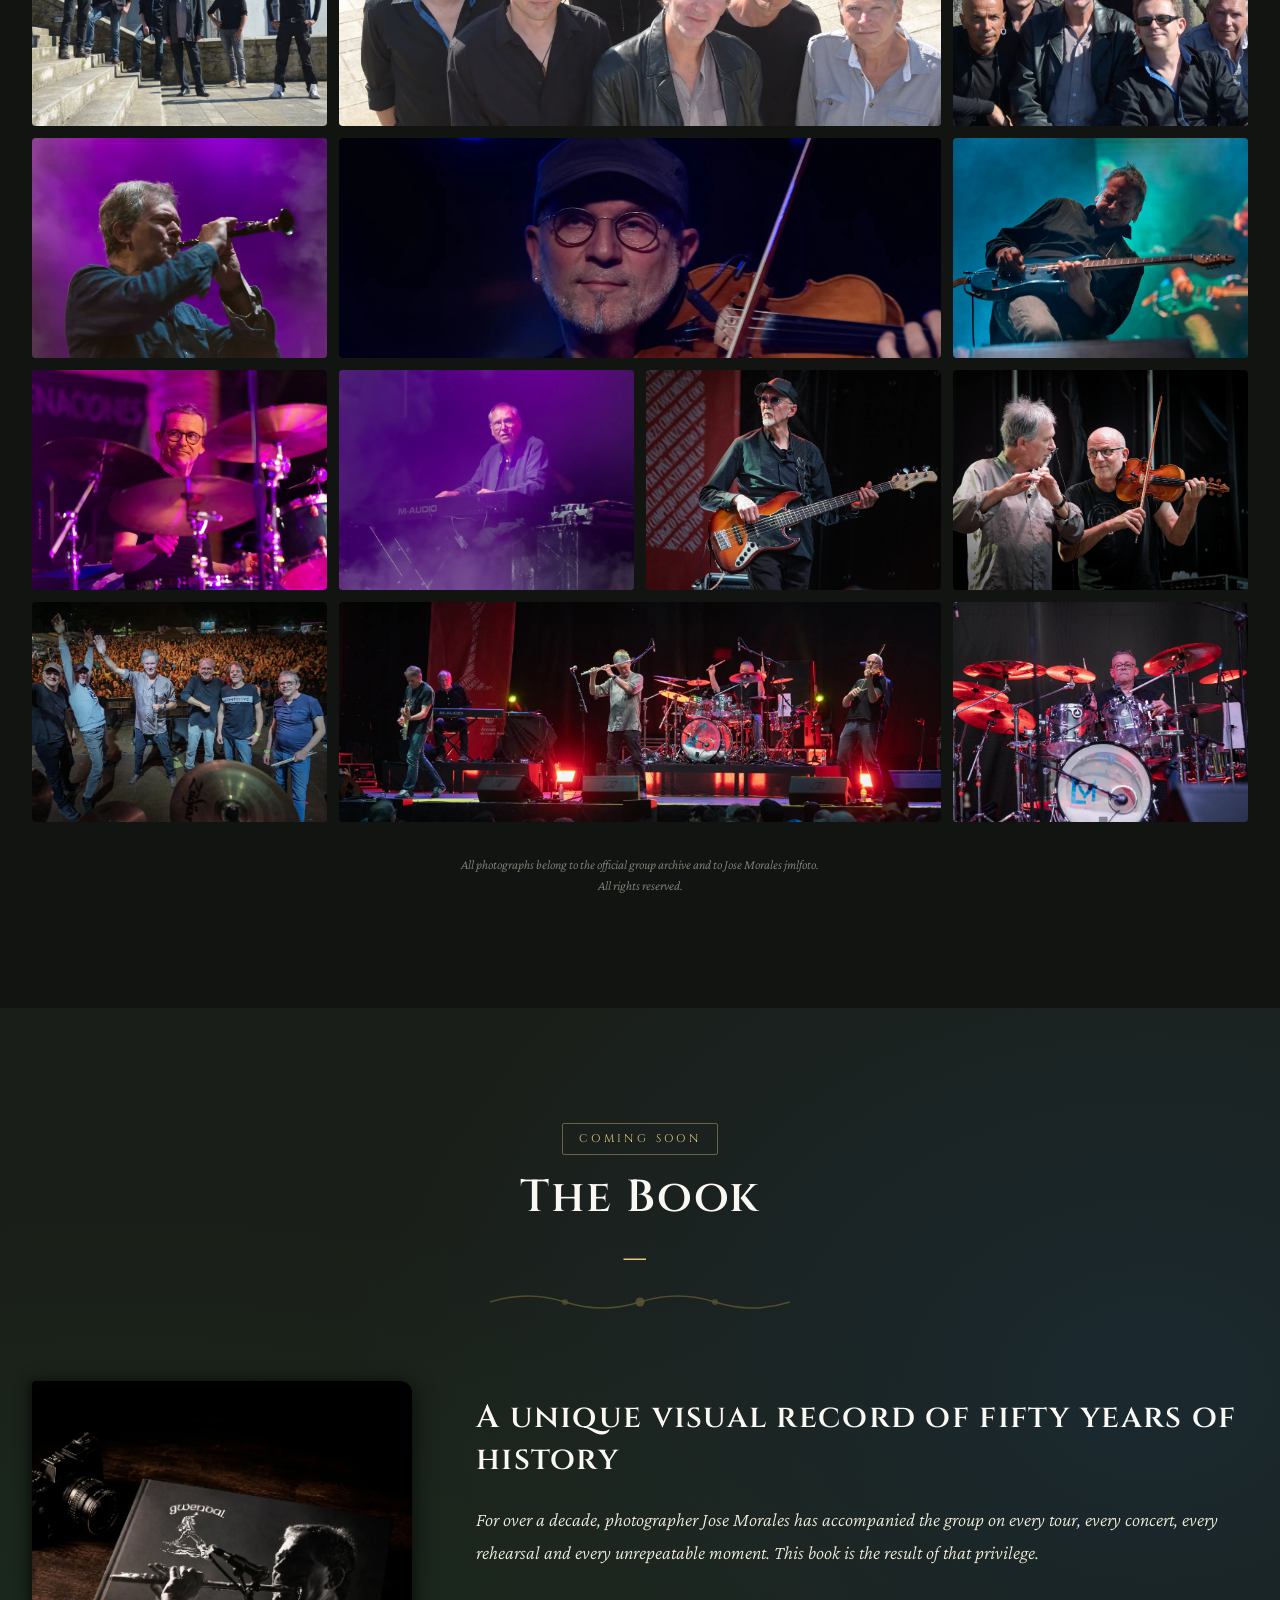
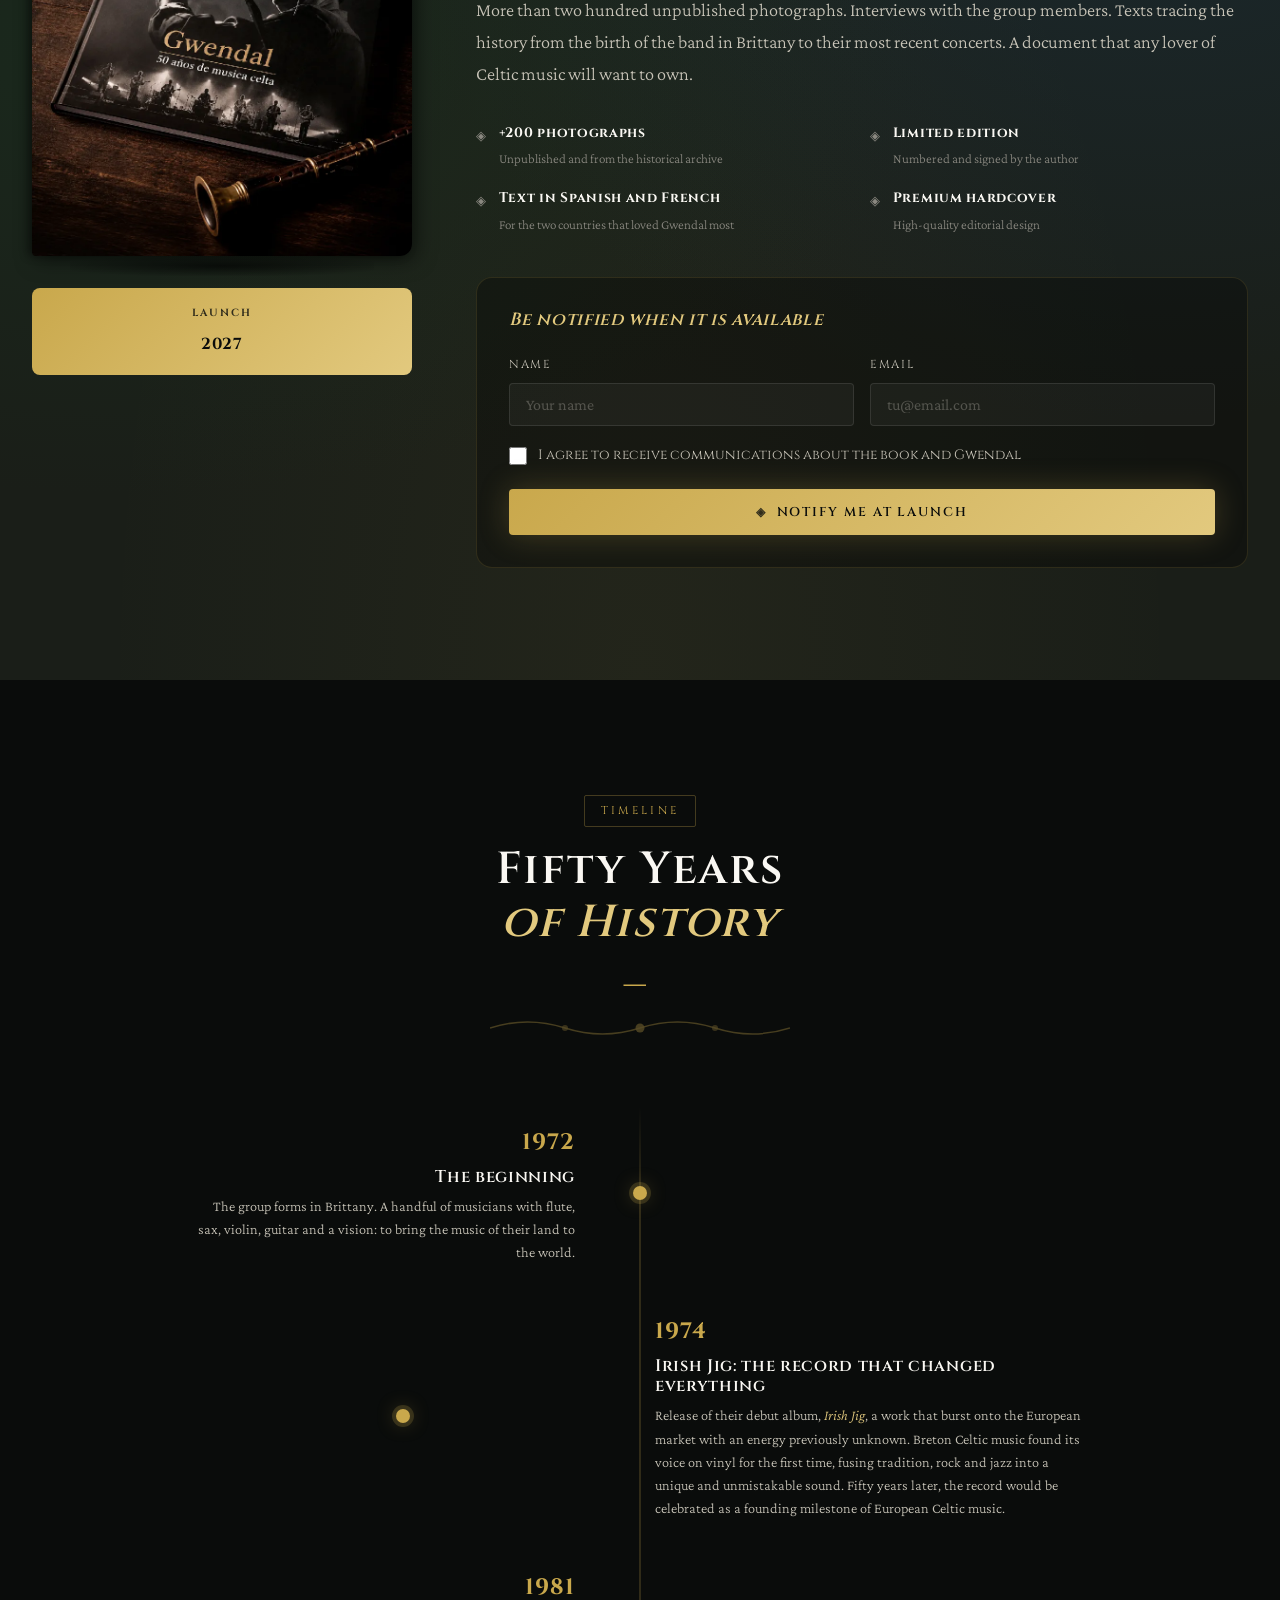
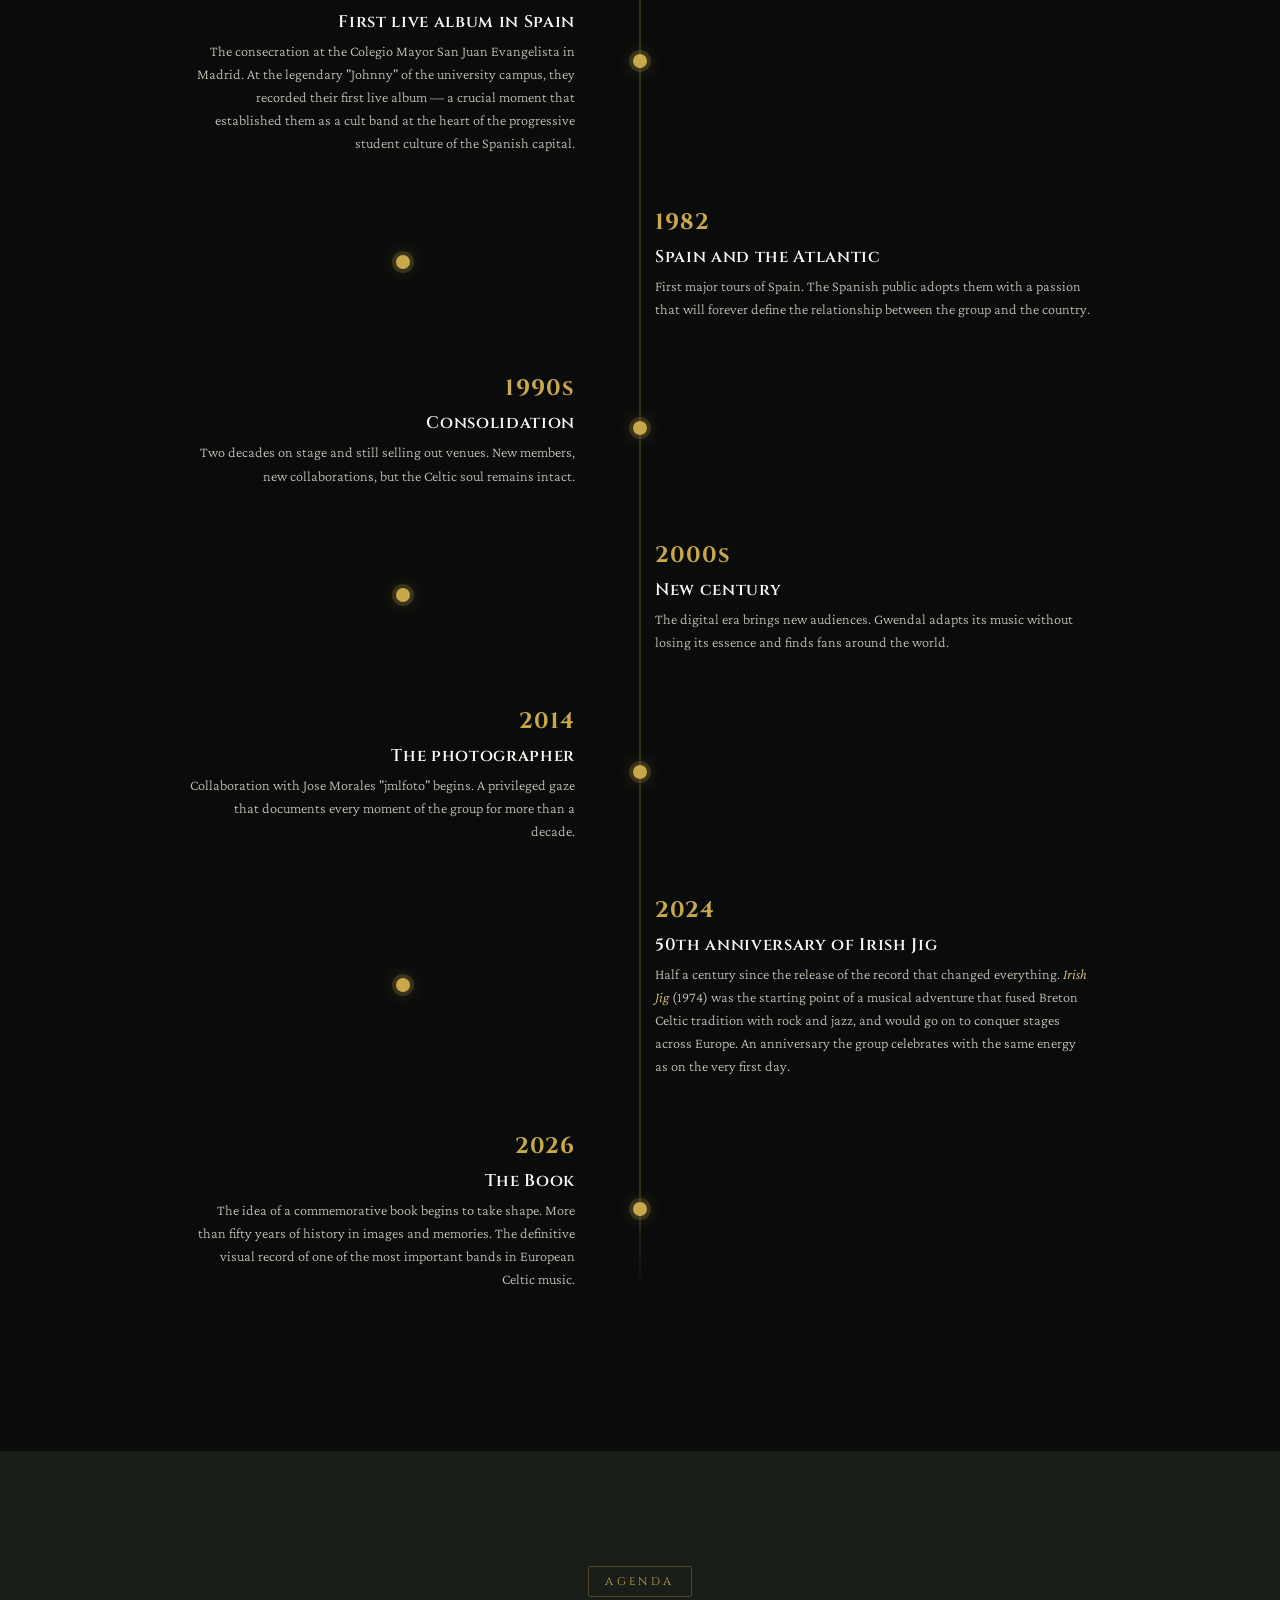
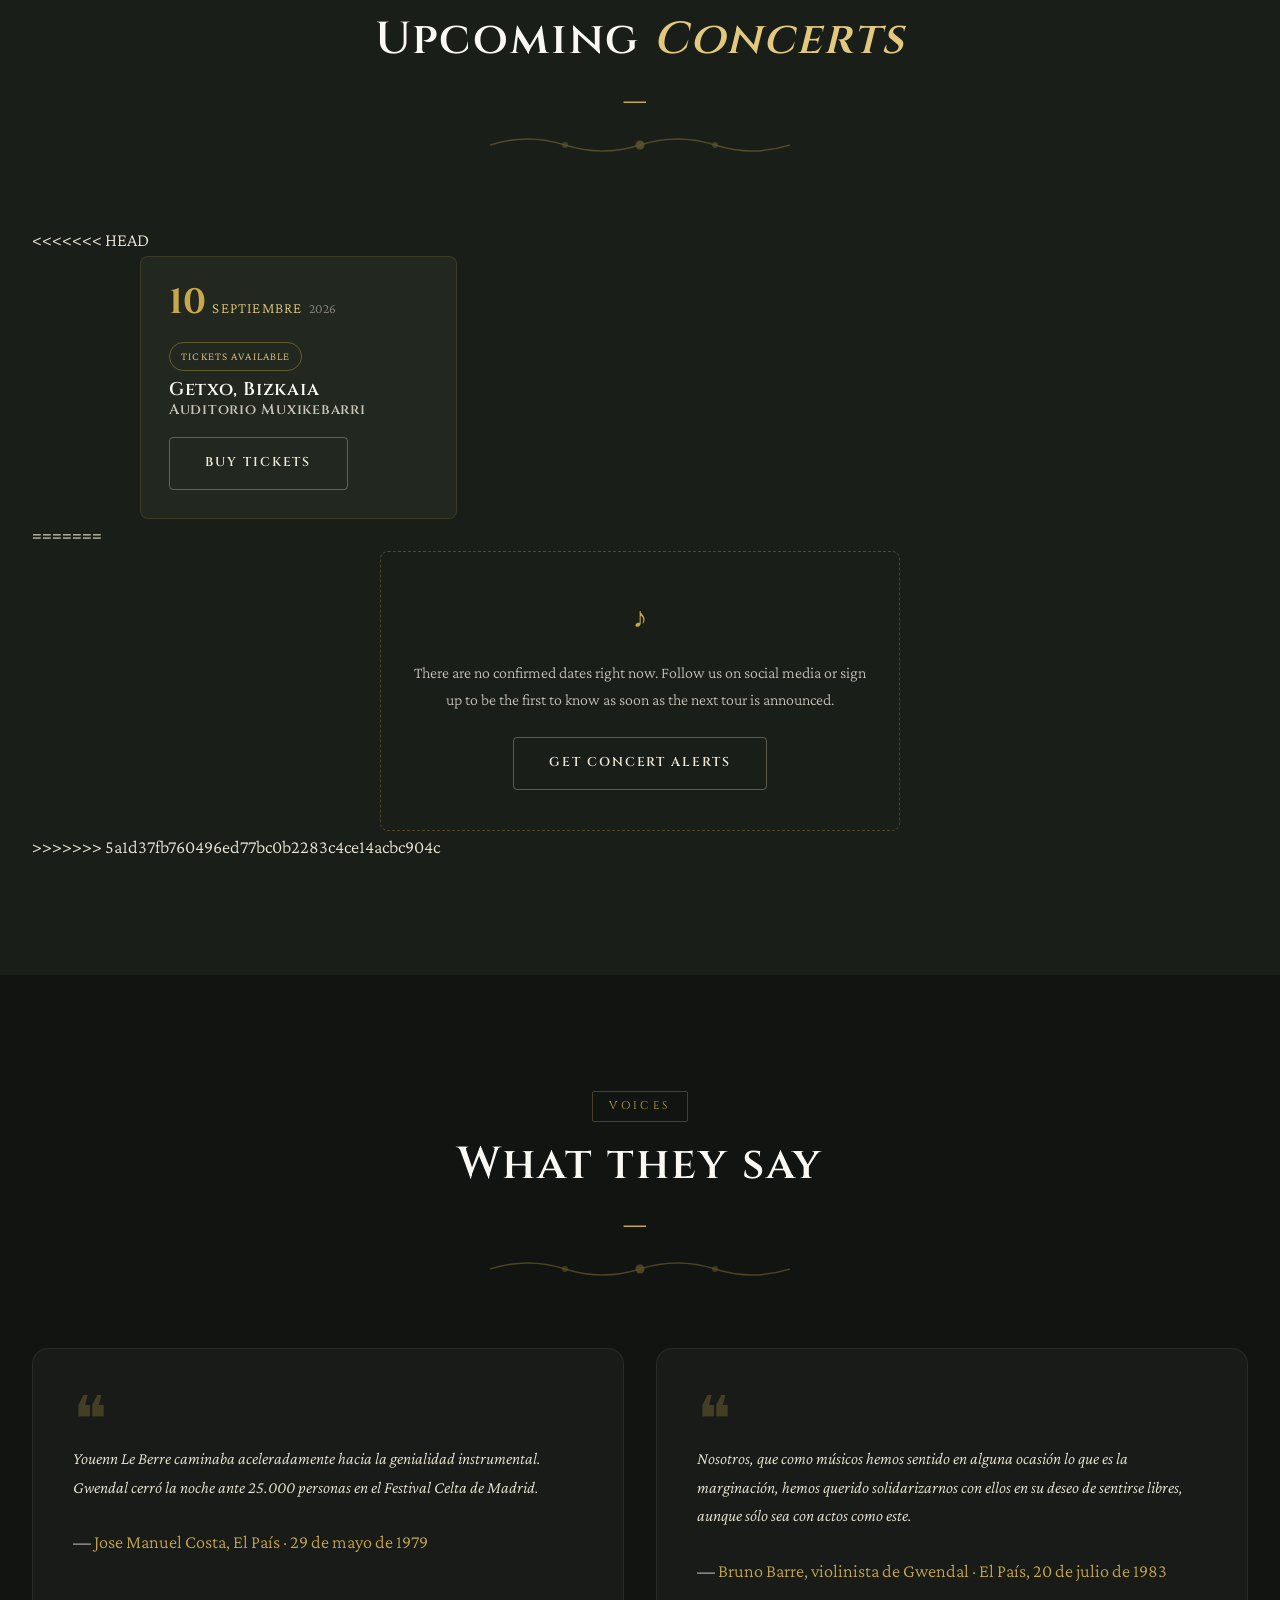
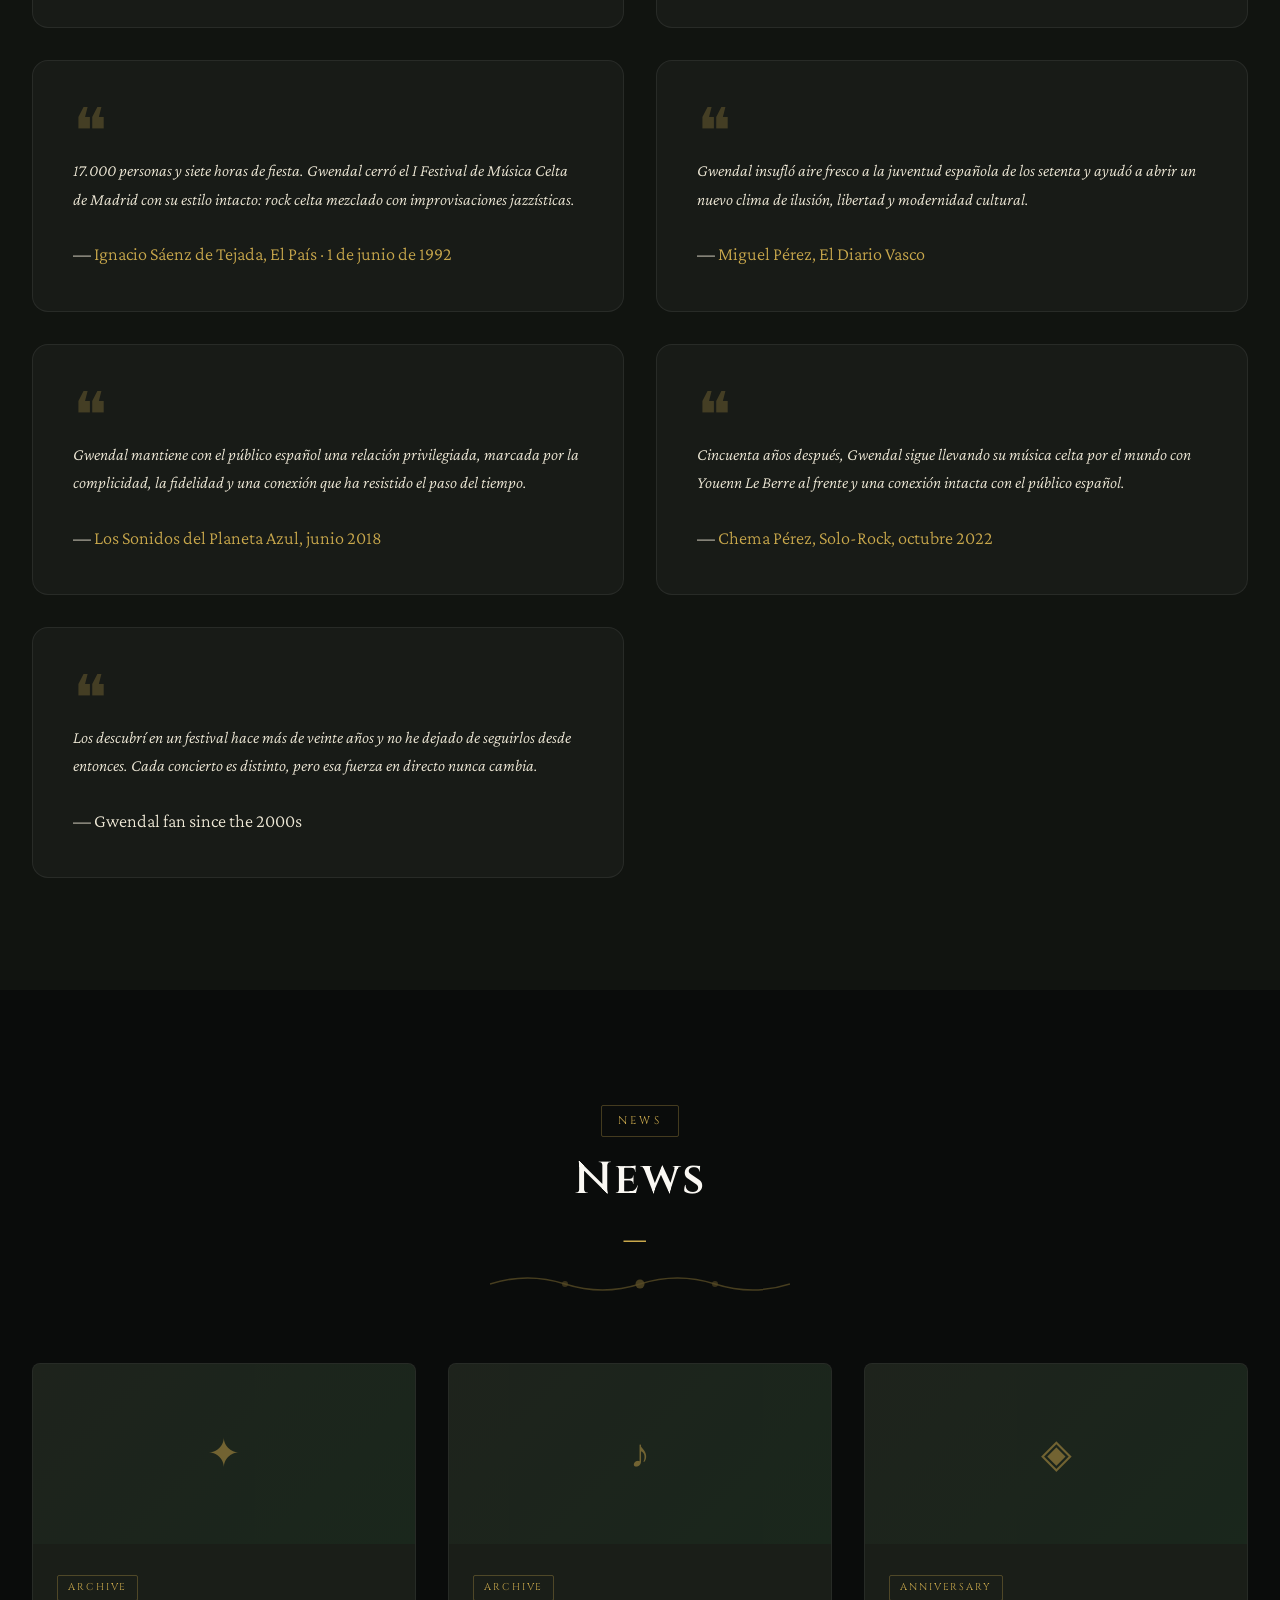
==== commit e83bdd12: "concierto getxo" ====
--- a/index.html
+++ b/index.html
@@ -1,1723 +1,1742 @@
-<!DOCTYPE html>
-<html lang="es">
-<head>
-
-  <!-- Google Tag Manager -->
-      <script>(function(w,d,s,l,i){w[l]=w[l]||[];w[l].push({'gtm.start':
-      new Date().getTime(),event:'gtm.js'});var f=d.getElementsByTagName(s)[0],
-      j=d.createElement(s),dl=l!='dataLayer'?'&l='+l:'';j.async=true;j.src=
-      'https://www.googletagmanager.com/gtm.js?id='+i+dl;f.parentNode.insertBefore(j,f);
-      })(window,document,'script','dataLayer','GTM-PBCBSNM9');</script>
-  <!-- End Google Tag Manager -->
-
-  <meta charset="UTF-8" />
-  <meta name="viewport" content="width=device-width, initial-scale=1.0" />
-
-  <!-- SEO Principal -->
-  <title>Gwendal – Música Celta Bretona | Historia, Discografía y Libro Oficial</title>
-  <meta name="description" content="Web no oficial de Gwendal, grupo pionero de música celta bretona. Descubre su historia, discografía y el nuevo libro sobre sus cincuenta años en escena." />
-  <meta name="keywords" content="Gwendal, música celta, folk bretón, Bretaña, Celtic music, libro Gwendal, discografía Gwendal" />
-  <meta name="author" content="Jose Morales · jmlfoto" />
-  <link rel="canonical" href="https://gwendal.es/" />
-
-  <!-- Hreflang multilingüe -->
-  <link rel="alternate" hreflang="es" href="https://gwendal.es/" />
-  <link rel="alternate" hreflang="fr" href="https://gwendal.es/" />
-  <link rel="alternate" hreflang="en" href="https://gwendal.es/" />
-  <link rel="alternate" hreflang="x-default" href="https://gwendal.es/" />
-
-  <!-- Open Graph -->
-  <meta property="og:type" content="website" />
-  <meta property="og:title" content="Gwendal – Música Celta Bretona" />
-  <meta property="og:description" content="Cincuenta años de música celta bretona. Historia, discografía y el libro oficial de Gwendal." />
-  <meta property="og:image" content="https://gwendal.es/assets/img/og-gwendal.webp" />
-  <meta property="og:image:width" content="1200" />
-  <meta property="og:image:height" content="630" />
-  <meta property="og:image:alt" content="Imagen promocional de Gwendal, música celta bretona" />
-  <meta property="og:url" content="https://gwendal.es/" />
-  <meta property="og:locale" content="es_ES" />
-
-  <!-- Twitter Cards -->
-  <meta name="twitter:card" content="summary_large_image" />
-  <meta name="twitter:title" content="Gwendal – Música Celta Bretona" />
-  <meta name="twitter:description" content="Cincuenta años de música celta bretona. Historia, discografía y el libro oficial." />
-  <meta name="twitter:image" content="https://gwendal.es/assets/img/og-gwendal.webp" />
-
-  <!-- Schema.org -->
-     <script type="application/ld+json">
-{
-  "@context": "https://schema.org",
-  "@graph": [
-    {
-      "@type": "WebSite",
-      "@id": "https://gwendal.es/#website",
-      "url": "https://gwendal.es/",
-      "name": "Gwendal — Música Celta Bretona",
-      "description": "Web no oficial dedicada a la historia, la discografía y el legado del grupo de música celta bretona Gwendal.",
-      "inLanguage": "es-ES",
-      "author": {
-        "@id": "https://gwendal.es/#jose-morales"
-      },
-      "about": {
-        "@id": "https://gwendal.es/#gwendal"
-      }
-    },
-    {
-      "@type": "MusicGroup",
-      "@id": "https://gwendal.es/#gwendal",
-      "name": "Gwendal",
-      "description": "Grupo de música celta y folk bretón fundado en los años setenta, pioneros de la fusión céltica en Europa.",
-      "genre": ["Celtic music", "Folk", "Breton music"],
-      "foundingDate": "1972",
-      "foundingLocation": {
-        "@type": "Place",
-        "name": "Bretaña, Francia",
-        "address": {
-          "@type": "PostalAddress",
-          "addressRegion": "Bretagne",
-          "addressCountry": "FR"
-        }
-      },
-      "url": "https://gwendal.es/",
-      "logo": "https://gwendal.es/assets/img/logo-gwendal.png",
-      "image": "https://gwendal.es/assets/img/og-gwendal.webp",
-      "sameAs": [
-        "https://facebook.com/gwendalcelticfolk",
-        "https://instagram.com/gwendal.celtic",
-        "https://open.spotify.com/intl-es/artist/5njaPBD9SLbjObNb9wcpSA"
-      ],
-      "member": [
-        { "@type": "Person", "name": "Youenn Le Berre", "jobTitle": "Flauta travesera, bombarda, saxofón y gaita · fundador" },
-        { "@type": "Person", "name": "Ludo Mesnil", "jobTitle": "Guitarra" },
-        { "@type": "Person", "name": "Vincent Leutreau", "jobTitle": "Violín" },
-        { "@type": "Person", "name": "Jérôme Guéguen", "jobTitle": "Teclados" },
-        { "@type": "Person", "name": "Michel Valy", "jobTitle": "Bajo" },
-        { "@type": "Person", "name": "David Rusaouen", "jobTitle": "Batería y percusión" }
-      ]
-    },
-    {
-      "@type": "Person",
-      "@id": "https://gwendal.es/#jose-morales",
-      "name": "Jose Morales",
-      "alternateName": "jmlfoto",
-      "jobTitle": "Fotógrafo de conciertos",
-      "url": "https://jmlfoto.es/",
-      "sameAs": ["https://www.instagram.com/jmlfoto"]
-    },
-    {
-      "@type": "Book",
-      "@id": "https://gwendal.es/#libro",
-      "url": "https://gwendal.es/#libro",
-      "name": "Gwendal, 50 Años de Música Celta",
-      "description": "Más de doscientas fotografías inéditas y entrevistas con los miembros del grupo recorren cincuenta años de historia de Gwendal, desde su nacimiento en Bretaña hasta sus conciertos más recientes.",
-      "image": "https://gwendal.es/assets/img/proyecto-gwendal.webp",
-      "author": { "@id": "https://gwendal.es/#jose-morales" },
-      "about": { "@id": "https://gwendal.es/#gwendal" },
-      "datePublished": "2027",
-      "inLanguage": ["es", "fr"],
-      "bookFormat": "https://schema.org/Hardcover"
-    }
-  ]
-}   
-
-  </script>
-
-  <!-- Fuentes -->
-  <link rel="preconnect" href="https://fonts.googleapis.com" />
-  <link rel="preconnect" href="https://fonts.gstatic.com" crossorigin />
-  <link href="https://fonts.googleapis.com/css2?family=Cinzel+Decorative:wght@400;700&family=Cinzel:wght@400;600;900&family=Crimson+Pro:ital,wght@0,300;0,400;0,600;1,300;1,400&display=swap" rel="stylesheet" />
-
-  <!-- Iconos / Favicon -->
-  <link rel="icon" type="image/png" sizes="32x32" href="assets/img/favicon-32.png" />
-  <link rel="icon" type="image/png" sizes="16x16" href="assets/img/favicon-16.png" />
-  <link rel="apple-touch-icon" sizes="180x180" href="assets/img/apple-touch-icon.png" />
-  <link rel="manifest" href="site.webmanifest" />
-  <meta name="theme-color" content="#1a3020" />
-
-  <link rel="stylesheet" href="style.css" />
-</head>
-
-<body>
-
-    <!-- Google Tag Manager (noscript) -->
-    <noscript><iframe src="https://www.googletagmanager.com/ns.html?id=GTM-PBCBSNM9"
-    height="0" width="0" style="display:none;visibility:hidden"></iframe></noscript>
-    <!-- End Google Tag Manager (noscript) -->
-
-  <!-- Enlace de salto para accesibilidad por teclado -->
-  <a href="#main-content" class="skip-link" data-i18n="skip">Saltar al contenido principal</a>
-
-  <!-- ============================================================
-       NAVEGACIÓN
-  ============================================================ -->
-  <header class="nav-header" id="nav-header" role="banner">
-    <nav class="nav-container" aria-label="Navegación principal" data-i18n-aria="nav.aria" data-i18n-aria="nav.aria">
-      <a href="#inicio" class="nav-logo" aria-label="Ir al inicio">
-        <span class="logo-text">GWENDAL</span>
-        <span class="logo-sub">Est. 1972 · Bretagne</span>
-      </a>
-      <button class="nav-toggle" id="nav-toggle" aria-label="Abrir menú" data-i18n-aria="nav.abrir_menu" aria-expanded="false" aria-controls="nav-menu">
-        <span></span><span></span><span></span>
-      </button>
-      <ul class="nav-menu" id="nav-menu" role="list">
-        <li><a href="#sobre" class="nav-link" data-i18n="nav.historia">Historia</a></li>
-        <li><a href="#formacion" class="nav-link" data-i18n="nav.elgrupo">El Grupo</a></li>
-        <li><a href="discografia.html" class="nav-link" data-section="discografia" data-i18n="nav.disc">Discografía</a></li>
-        <li><a href="#galeria" class="nav-link" data-i18n="nav.galeria">Galería</a></li>
-        <li><a href="#libro" class="nav-link" data-i18n="nav.libro">El Libro</a></li>
-        <li><a href="#timeline" class="nav-link" data-i18n="nav.cronologia">Cronología</a></li>
-        <li><a href="#conciertos" class="nav-link" data-i18n="nav.conciertos">Conciertos</a></li>
-        <li><a href="#noticias" class="nav-link" data-i18n="nav.noticias">Noticias</a></li>
-        <li><a href="#contacto" class="nav-link" data-i18n="nav.contacto">Contacto</a></li>
-        <li><a href="#libro" class="nav-cta" data-i18n="nav.reservar">Reservar Libro</a></li>
-      </ul>
-    </nav>
-  </header>
-
-  <main id="main-content">
-
-    <!-- ============================================================
-         HERO
-    ============================================================ -->
-    <section class="hero" id="inicio" aria-label="Presentación principal">
-
-      <div class="hero-bg">
-        <div class="hero-overlay"></div>
-        <div class="hero-texture"></div>
-        <!-- Logo de fondo sutil -->
-        <div class="hero-logo-bg" aria-hidden="true"></div>
-      </div>
-
-      <!-- Partículas decorativas -->
-      <div class="hero-particles" aria-hidden="true">
-        <div class="particle p1"></div>
-        <div class="particle p2"></div>
-        <div class="particle p3"></div>
-        <div class="particle p4"></div>
-        <div class="particle p5"></div>
-      </div>
-
-      <div class="hero-content">
-
-        <div class="hero-badge">
-          <span data-i18n="hero.badge">Música Celta · Bretagne · Desde 1972</span>
-        </div>
-
-        <h1 class="hero-title">
-          <span class="hero-title-main">GWENDAL</span>
-          <span class="hero-title-sub" data-i18n="hero.subtitle">50 años de música celta</span>
-        </h1>
-
-        <p class="hero-tagline" data-i18n-html="hero.tagline">
-          Más de cincuenta años haciendo vibrar Europa con la música ancestral de Bretaña.<br />
-          Una historia de escenarios, viento, mar y alma celta.
-        </p>
-
-        <div class="hero-actions">
-          <a href="#libro" class="btn btn-primary">
-            <span class="btn-icon">◈</span>
-            <span data-i18n="hero.btn_libro">Reservar el Libro</span>
-          </a>
-          <a href="#sobre" class="btn btn-secondary">
-            <span class="btn-icon">↓</span>
-            <span data-i18n="hero.btn_hist">Descubrir su Historia</span>
-          </a>
-        </div>
-
-        <div class="hero-stats" aria-label="Datos del grupo">
-          <div class="stat">
-            <strong>50+</strong>
-            <span data-i18n="hero.stat_anos">años en escena</span>
-          </div>
-          <div class="stat-divider" aria-hidden="true">·</div>
-          <div class="stat">
-            <strong>15+</strong>
-            <span data-i18n="hero.stat_alb">álbumes</span>
-          </div>
-          <div class="stat-divider" aria-hidden="true">·</div>
-          <div class="stat">
-            <strong>Millones</strong>
-            <span data-i18n="hero.stat_fans">de seguidores</span>
-          </div>
-        </div><!-- cierre hero-stats -->
-
-        <!-- Nota de autoría -->
-        <p class="hero-tagline">
-          <span data-i18n="hero.autor"><span data-i18n="hero.autor">Sitio web no oficial · Creado por Jose Morales, fotógrafo y autor del libro</span></span>
-        </p>
-
-      </div><!-- cierre hero-content -->
-
-      <div class="hero-scroll" aria-hidden="true">
-        <span class="scroll-line"></span>
-        <span class="scroll-label" data-i18n="hero.scroll">Scroll</span>
-      </div>
-
-    </section>
-
-    <!-- ============================================================
-         SOBRE GWENDAL
-    ============================================================ -->
-    <section class="section sobre" id="sobre" aria-labelledby="sobre-title">
-      <div class="section-container">
-
-        <div class="section-header reveal">
-          <span class="section-tag" data-i18n="sobre.tag">Historia</span>
-          <h2 class="section-title" id="sobre-title" data-i18n-html="sobre.title">Quiénes son<br /><em>Gwendal</em></h2>
-          <div class="section-ornament" aria-hidden="true">⸻</div>
-        </div>
-
-        <div class="sobre-grid">
-          <div class="sobre-text reveal reveal-left">
-            <p class="sobre-lead" data-i18n="sobre.lead">
-              Nacidos en el corazón de Bretaña a principios de los años setenta, Gwendal fue uno de los primeros grupos en llevar la música celta tradicional a los grandes escenarios europeos, fundiéndola con el rock, el jazz y el folk contemporáneo.
-            </p>
-            <p>
-              <span data-i18n="sobre.p1"><span data-i18n="sobre.p1">Su nombre —tomado de la lengua bretona— evoca lo antiguo y lo eterno. Flautas, bombardas, violines y guitarras entrelazadas crearon un sonido inconfundible que atravesó fronteras y generaciones. Gwendal no solo interpretaba música: contaba la memoria de un pueblo.
-            </p>
-            <p data-i18n="sobre.p2">Con especial arraigo en España y Francia, el grupo llenó teatros, festivales y plazas durante décadas, convirtiéndose en embajadores de la identidad celta ante audiencias que jamás habían escuchado una gaita bretona. Su legado sigue vivo.</p>
-            <div class="sobre-hitos">
-              <div class="hito reveal">
-                <span class="hito-year">1972</span>
-                <span class="hito-desc" data-i18n="sobre.h1_d">Fundación en Bretaña</span>
-              </div>
-              <div class="hito reveal">
-                <span class="hito-year">1974</span>
-                <span class="hito-desc" data-i18n="sobre.h2_d">Primer álbum publicado</span>
-              </div>
-              <div class="hito reveal">
-                <span class="hito-year">1980s</span>
-                <span class="hito-desc" data-i18n="sobre.h3_d">Conquista de España</span>
-              </div>
-              <div class="hito reveal">
-                <span class="hito-year" data-i18n="sobre.h4_y">Hoy</span>
-                <span class="hito-desc" data-i18n="sobre.h4_d">Legado y nuevas generaciones</span>
-              </div>
-            </div>
-          </div>
-
-          <div class="sobre-visual reveal reveal-right">
-            <div class="sobre-img-frame">
-              <!-- Placeholder para imagen del grupo -->
-              <img
-                src="assets/img/grupo.webp"
-                alt="Fotografía del grupo Gwendal"
-                loading="lazy"
-              />
-              </div>
-              <div class="sobre-img-caption">
-                <span data-i18n="sobre.caption"><span data-i18n="sobre.caption">Gwendal en los inicios del siglo XXI</span></span>
-              </div>
-            </div>
-          </div>
-        </div>
-
-      </div>
-    </section>
-
-
-    <!-- ============================================================
-        FORMACIÓN ACTUAL
-    ============================================================ -->
-    <section class="section formacion" id="formacion" aria-labelledby="formacion-title">
-      <div class="section-container">
-
-        <div class="section-header reveal">
-          <span class="section-tag" data-i18n="formacion.tag">El Grupo</span>
-          <h2 class="section-title" id="formacion-title" data-i18n-html="formacion.title">Formación <em>Actual</em></h2>
-          <div class="section-ornament" aria-hidden="true">⸻</div>
-          <p class="section-subtitle" data-i18n="formacion.subtitle">Haz clic en cada músico para conocer su historia</p>
-        </div>
-
-        <div class="formacion-grid">
-
-          <!-- Músico 1 -->
-          <article class="musico-card" data-musico="1">
-            <div class="musico-foto-wrap">
-              <img src="assets/img/musico-youenn.webp"
-                  alt="Youenn Le Berre"
-                  loading="lazy" />
-              <div class="musico-overlay">
-                <span class="musico-overlay-icon" aria-hidden="true">+</span>
-              </div>
-            </div>
-            <div class="musico-header">
-              <h3 class="musico-nombre">Youenn Le Berre</h3>
-              <span class="musico-instrumento">Flauta · Bombarda · Saxofón · Gaita</span>
-            </div>
-            <div class="musico-bio" aria-hidden="true">
-              <div class="musico-bio-inner">
-                <div class="musico-bio-text" data-i18n-html="bio.youenn"><p>Fundador y alma de Gwendal desde 1972. Nacido en Bretaña, Youenn es el hilo conductor de más de cincuenta años de historia del grupo. Su dominio de la flauta travesera, la bombarda bretona, el saxofón y la gaita le convierte en uno de los músicos celtas más versátiles de Europa.</p>
-                <p>Ha llevado la música de Bretaña a los escenarios de toda Europa, con especial arraigo en España y Francia. Su capacidad para fusionar la tradición celta con el jazz y el rock sin perder la esencia de sus raíces es la seña de identidad de Gwendal.</p>
-                </div>
-                <button class="musico-cerrar" data-i18n="formacion.cerrar" data-i18n-aria="formacion.aria_cerrar" aria-label="Cerrar biografía">Cerrar ✕</button>
-              </div>
-            </div>
-          </article>
-
-          <!-- Músico 2 -->
-          <article class="musico-card" data-musico="2">
-            <div class="musico-foto-wrap">
-              <img src="assets/img/musico-ludo.webp"
-                  alt="Ludo Mesnil"
-                  loading="lazy" />
-              <div class="musico-overlay">
-                <span class="musico-overlay-icon" aria-hidden="true">+</span>
-              </div>
-            </div>
-            <div class="musico-header">
-              <h3 class="musico-nombre">Ludo Mesnil</h3>
-              <span class="musico-instrumento">Guitarra</span>
-            </div>
-            <div class="musico-bio" aria-hidden="true">
-              <div class="musico-bio-inner">
-                <div class="musico-bio-text" data-i18n-html="bio.ludo"><p>Guitarrista de la formación moderna de Gwendal, Ludo Mesnil aportó una nueva energía al grupo cuando se incorporó para el álbum War Raog en 2005. Su estilo combina la precisión técnica con una sensibilidad melódica que encaja perfectamente con el sonido celta del grupo.</p>
-                <p>Su presencia en el escenario es discreta pero fundamental: es el armazón armónico sobre el que construyen el resto de músicos.</p>
-                </div>
-                <button class="musico-cerrar" data-i18n="formacion.cerrar" data-i18n-aria="formacion.aria_cerrar" aria-label="Cerrar biografía">Cerrar ✕</button>
-              </div>
-            </div>
-          </article>
-
-          <!-- Músico 3 -->
-          <article class="musico-card" data-musico="3">
-            <div class="musico-foto-wrap">
-              <img src="assets/img/musico-vincent.webp"
-                  alt="Vincent Leutreau"
-                  loading="lazy" />
-              <div class="musico-overlay">
-                <span class="musico-overlay-icon" aria-hidden="true">+</span>
-              </div>
-            </div>
-            <div class="musico-header">
-              <h3 class="musico-nombre">Vincent Leutreau</h3>
-              <span class="musico-instrumento">Violín</span>
-            </div>
-            <div class="musico-bio" aria-hidden="true">
-              <div class="musico-bio-inner">
-                <div class="musico-bio-text" data-i18n-html="bio.vincent"><p>Vincent Leutreau es el violinista de la formación actual. Su violín añade el color melódico característico que conecta a Gwendal con la tradición folk celta e irlandesa. Su forma de tocar oscila entre la precisión clásica y la improvisación propia del folk tradicional.</p>
-                <p>En directo es uno de los músicos más expresivos del grupo, con una presencia escénica que no pasa desapercibida.</p>
-                </div>
-                <button class="musico-cerrar" data-i18n="formacion.cerrar" data-i18n-aria="formacion.aria_cerrar" aria-label="Cerrar biografía">Cerrar ✕</button>
-              </div>
-            </div>
-          </article>
-
-          <!-- Músico 4 -->
-          <article class="musico-card" data-musico="4">
-            <div class="musico-foto-wrap">
-              <img src="assets/img/musico-jerome.webp"
-                  alt="Jérôme Guéguen"
-                  loading="lazy" />
-              <div class="musico-overlay">
-                <span class="musico-overlay-icon" aria-hidden="true">+</span>
-              </div>
-            </div>
-            <div class="musico-header">
-              <h3 class="musico-nombre">Jérôme Guéguen</h3>
-              <span class="musico-instrumento">Teclados</span>
-            </div>
-            <div class="musico-bio" aria-hidden="true">
-              <div class="musico-bio-inner">
-                <div class="musico-bio-text" data-i18n-html="bio.jerome"><p>Jérôme Guéguen es el teclista de Gwendal desde la etapa de War Raog. Sus teclados dan profundidad armónica y textura a los arreglos del grupo, aportando ese puente entre la música celta tradicional y los sonidos contemporáneos.</p>
-                <p>Su trabajo es especialmente notable en los momentos más atmosféricos de los conciertos, donde crea paisajes sonoros que enmarcan perfectamente la melodía de Youenn.</p>
-                </div>
-                <button class="musico-cerrar" data-i18n="formacion.cerrar" data-i18n-aria="formacion.aria_cerrar" aria-label="Cerrar biografía">Cerrar ✕</button>
-              </div>
-            </div>
-          </article>
-
-          <!-- Músico 5 -->
-          <article class="musico-card" data-musico="5">
-            <div class="musico-foto-wrap">
-              <img src="assets/img/musico-michel.webp"
-                  alt="Michel Valy"
-                  loading="lazy" />
-              <div class="musico-overlay">
-                <span class="musico-overlay-icon" aria-hidden="true">+</span>
-              </div>
-            </div>
-            <div class="musico-header">
-              <h3 class="musico-nombre">Michel Valy</h3>
-              <span class="musico-instrumento">Bajo</span>
-            </div>
-            <div class="musico-bio" aria-hidden="true">
-              <div class="musico-bio-inner">
-                <div class="musico-bio-text" data-i18n-html="bio.michel"><p>Michel Valy es el bajista de Gwendal, veterano de la escena musical celta francesa. Su bajo es el motor rítmico y armónico del grupo, sólido y preciso, que permite que el resto de instrumentos vuelen con libertad sobre él.</p>
-                <p>Con una larga trayectoria junto al grupo, Michel es uno de los músicos de mayor confianza de Youenn Le Berre y una pieza imprescindible de la sonoridad actual de Gwendal.</p>
-                </div>
-                <button class="musico-cerrar" data-i18n="formacion.cerrar" data-i18n-aria="formacion.aria_cerrar" aria-label="Cerrar biografía">Cerrar ✕</button>
-              </div>
-            </div>
-          </article>
-
-          <!-- Músico 6 -->
-          <article class="musico-card" data-musico="6">
-            <div class="musico-foto-wrap">
-              <img src="assets/img/musico-david.webp"
-                  alt="David Rusaouen"
-                  loading="lazy" />
-              <div class="musico-overlay">
-                <span class="musico-overlay-icon" aria-hidden="true">+</span>
-              </div>
-            </div>
-            <div class="musico-header">
-              <h3 class="musico-nombre">David Rusaouen</h3>
-              <span class="musico-instrumento">Batería · Percusión</span>
-            </div>
-            <div class="musico-bio" aria-hidden="true">
-              <div class="musico-bio-inner">
-                <div class="musico-bio-text" data-i18n-html="bio.david"><p>David Rusaouen es el batería de la formación actual de Gwendal. Su batería combina la potencia del rock con la ligereza necesaria para no aplastar las melodías celtas. Sabe cuándo empujar y cuándo retirarse, que es la marca de un buen músico de grupo.</p>
-                <p>En el directo de Getxo (2016) quedó grabada para siempre su manera de conducir el ritmo en los grandes momentos del concierto, especialmente en el cierre con Irish Jig.</p>
-                </div>
-                <button class="musico-cerrar" data-i18n="formacion.cerrar" data-i18n-aria="formacion.aria_cerrar" aria-label="Cerrar biografía">Cerrar ✕</button>
-              </div>
-            </div>
-          </article>
-
-        </div><!-- cierre formacion-grid -->
-
-      </div>
-    </section>
-
-    <!-- ============================================================
-             DISCOGRAFÍA
-        ============================================================ -->
-    <section class="section discografia" id="discografia" aria-labelledby="disc-title">
-      <div class="section-container">
-    
-        <div class="section-header reveal">
-          <span class="section-tag" data-i18n="disc.tag">Música</span>
-          <h2 class="section-title" id="disc-title" data-i18n="disc.title">Discografía</h2>
-          <div class="section-ornament" aria-hidden="true">⸻</div>
-          <p class="section-subtitle" data-i18n="disc.subtitle">Más de cinco décadas de música que trasciende fronteras</p>
-        </div>
-    
-        <div class="disc-filter reveal" role="group" aria-label="Filtrar discografía por década">
-          <button class="filter-btn active" data-filter="all" aria-pressed="true" data-i18n="disc.filter_all">Todos</button>
-          <button class="filter-btn" data-filter="70s" aria-pressed="false">70s</button>
-          <button class="filter-btn" data-filter="80s" aria-pressed="false">80s</button>
-          <button class="filter-btn" data-filter="90s" aria-pressed="false">90s</button>
-          <button class="filter-btn" data-filter="2000s" aria-pressed="false">2000s+</button>
-        </div>
-    
-        <div class="disc-grid" id="disc-grid" role="list">
-    
-          <!-- Disco 1 -->
-          <article class="disc-item reveal" data-decade="70s" data-title="Irish Jig" data-year="1974"
-            data-tracks="Irish - Jig (2:40)|An Dro - Nevez (2:25)|Sopo - Song (2:30)|Flop - Eared - Mule (1:20)|Planxty - Birke (3:50)|Bourée Auvergnate (0:30)|Deu Tu Ganene (2:50)|Me Meus Bet Plijadur (3:10)|Jackson Morning (2:25)|Patrick's Day (2:15)|Pretty - Brown - Maid (1:40)|Texas - Quisted (2:25)|Bourée Saintongeoise (1:12)|Irish - Song (3:10)"
-            role="listitem">
-            <div class="disc-cover">
-              <img src="assets/img/album-01.webp" alt="Portada del álbum Irish Jig - 1974" loading="lazy" />
-    
-              <div class="disc-overlay">
-                <span class="disc-play" aria-hidden="true">▶</span>
-              </div>
-            </div>
-    
-            <div class="disc-info">
-              <span class="disc-year">1974</span>
-              <h3 class="disc-name" data-i18n="disc.d01_name">Irish Jig (Album de estudio)</h3>
-              <p class="disc-desc" data-i18n="disc.d01_desc">
-                El punto de partida. Catorce piezas grabadas por el quinteto fundacional:
-                Youenn Le Berre a la flauta, bombarda y saxofón; Jean-Marie Renard a la
-                guitarra; Bruno Barré al violín; Patrice Grupallo en la mandolina y
-                percusión; Roger Schaub al bajo. Un debut que mezcla melodías celtas
-                tradicionales con arreglos propios, sin artificios ni grandes
-                presupuestos. Sonaba diferente a todo lo que había entonces.
-              </p>
-            </div>
-          </article>
-
-          <!-- Single 1 -->
-          <article class="disc-item reveal" data-decade="70s" data-title="Irish Jig / An Dro-Nevez" data-year="1974"
-            data-tracks="Cara A: Irish Jig (2:40) | Cara B: An Dro-Nevez (2:25)" role="listitem">
-            <div class="disc-cover">
-    
-              <img src="assets/img/single 1974.webp" alt="Irish Jig / An Dro-Nevez (1974) Single en vinilo" loading="lazy" />
-    
-              <div class="disc-overlay">
-                <span class="disc-play" aria-hidden="true">▶</span>
-              </div>
-            </div>
-            <div class="disc-info">
-              <span class="disc-year">1974</span>
-              <h3 class="disc-name" data-i18n="disc.d02_name">Irish Jig / An Dro-Nevez (Single)</h3>
-              <p class="disc-desc" data-i18n="disc.d02_desc">
-                El primer single de Gwendal, publicado el mismo año que el álbum debut. Cara A: Irish Jig. Cara B: An
-                Dro-Nevez. La formación fundacional al completo: Youenn Le Berre, Jean-Marie Renard, Roger Schaub, Bruno
-                Barré y Patrice Grupallo. Dos temas que en apenas cinco minutos resumían perfectamente lo que era el grupo:
-                raíz celta, energía fresca y un sonido que no se parecía a nada de lo que circulaba entonces. Editado en
-                Francia por Pathé y en el Reino Unido por Epic.
-              </p>
-            </div>
-          </article>
-    
-          <!-- Disco 2 -->
-          <article class="disc-item reveal" data-decade="70s" data-title="Gwendal" data-year="1975" data-tracks="Joe Cant's Reel (2:50)|An Dr (0:40)|Benoit (4:30)|Galway Bay (2:45)|Rue du Petit Musc (4:40)|Galway Hills (2:50)|Da Scalloway Lasses (1:45)|Crystal Palace (4:20)|Douze degrés (7:10)|Le coucou migrateur (1:10)"
-            role="listitem">
-            <div class="disc-cover">
-    
-              <img src="assets/img/album-02.webp" alt="Portada del álbum Gwendal 1975" loading="lazy" />
-    
-              <div class="disc-overlay">
-                <span class="disc-play" aria-hidden="true">▶</span>
-              </div>
-            </div>
-            <div class="disc-info">
-              <span class="disc-year">1975</span>
-              <h3 class="disc-name" data-i18n="disc.d03_name">Gwendal (Album de estudio)</h3>
-              <p class="disc-desc" data-i18n="disc.d03_desc">
-                El mismo quinteto de Irish Jig, pero más asentado y más seguro. Bruno Barré añade el salterio a su paleta y
-                Roger Schaub toca también la guitarra eléctrica. El sonido se amplía sin perder la esencia. Diez piezas que
-                confirman que el debut no fue casualidad.
-              </p>
-            </div>
-          </article>
-
-          <!-- Single 2 -->
-          <article class="disc-item reveal" data-decade="70s" data-title="Joe Cant's Reel / Benoît" data-year="1975"
-            data-tracks="Cara A: Joe Cant's Reel (2:50) | Cara B: Benoit (4:30)" role="listitem">
-            <div class="disc-cover">
-    
-              <img src="assets/img/single 1975.webp" alt="Joe Cant's Reel / Benoît (1975) Single en vinilo" loading="lazy" />
-    
-              <div class="disc-overlay">
-                <span class="disc-play" aria-hidden="true">▶</span>
-              </div>
-            </div>
-            <div class="disc-info">
-              <span class="disc-year">1975</span>
-              <h3 class="disc-name" data-i18n="disc.d04_name">Joe Cant's Reel / Benoît (Single)</h3>
-              <p class="disc-desc" data-i18n="disc.d04_desc">
-                Producido por Laurent Thierry-Mieg y con portada de la ilustradora Claire Bretécher, un detalle que habla
-                del ambiente cultural en el que se movía el grupo en aquellos años. Cara A con el tema que daba título a su
-                segundo álbum, cara B con Benoît, una de las piezas más personales de esa época. Editado por Pathé y CBS.
-              </p>
-            </div>
-          </article>
-
-          <!-- Disco 3 -->
-          <article class="disc-item reveal" data-decade="70s" data-title="Rainy Day" data-year="1977" data-tracks="Rainy Day (6:34) | Cam'ye Ower Frae France (2:28) | The Walls of Liscarroll (3:57) | Butterfly (2:25) | Mon Joly Scooter (17:23) : a/ Intro (1:58)  b/ Promenade (3:20)  c/ Welcher Tanz Wascha Mesa (1:40)  d/ The Pleasures of Home (2:00)  e/ High Could Cat (5:15)  f/ Mille Lards Et Six Soles D'eaux (2:05)  g/ Bop Celtique (1:05)"
-            role="listitem">
-            <div class="disc-cover">
-    
-              <img src="assets/img/album-03.webp" alt="Portada del álbum Rainy Day 1977" loading="lazy" />
-    
-              <div class="disc-overlay">
-                <span class="disc-play" aria-hidden="true">▶</span>
-              </div>
-            </div>
-            <div class="disc-info">
-              <span class="disc-year">1977</span>
-              <h3 class="disc-name" data-i18n="disc.d05_name">Rainy Day (Album de estudio)</h3>
-              <p class="disc-desc" data-i18n="disc.d05_desc">
-                La primera gran expansión. Se incorporan Ricky Caust en guitarra y mandolina, y Arnaud Rogers a la batería.
-                El grupo crece en color rítmico y en energía. La suite Mon Joly Scooter, de más de diecisiete minutos, es la
-                primera señal clara de que Gwendal no tiene miedo a la ambición.
-              </p>
-            </div>
-          </article>
-
-          <!-- Single 3 -->
-          <article class="disc-item reveal" data-decade="70s" data-title="Cam'Ye Ower Frae France" data-year="1978"
-            data-tracks="Cara A: Cam'Ye Ower Frae France (2:28) | Cara B: The Walls of Liscarroll (3:57)" role="listitem">
-            <div class="disc-cover">
-    
-              <img src="assets/img/single 1978.webp" alt="Cam'Ye Ower Frae France 1978 Single en vinilo" loading="lazy" />
-    
-              <div class="disc-overlay">
-                <span class="disc-play" aria-hidden="true">▶</span>
-              </div>
-            </div>
-            <div class="disc-info">
-              <span class="disc-year">1978</span>
-              <h3 class="disc-name" data-i18n="disc.d06_name">Cam'Ye Ower Frae France (Single)</h3>
-              <p class="disc-desc" data-i18n="disc.d06_desc">
-                Publicado por CBS en plena expansión del grupo, este single muestra ya la formación ampliada de la etapa de
-                À Vos Désirs: Youenn Le Berre, Jean-Marie Renard, Roger Schaub, Bruno Barré, Ricky Caust y Arnaud Rogers.
-                Dos temas de raíz escocesa e irlandesa que funcionaban perfectamente como tarjeta de presentación en radio.
-                Cara A y cara B de un grupo que en ese momento llevaba tres años tocando en España y creciendo sin pausa.
-              </p>
-            </div>
-          </article>
-
-          <!-- Disco 4 -->
-          <article class="disc-item reveal" data-decade="70s" data-title="Les Mouettes S'Battent" data-year="1979"
-            data-tracks="Les mouettes s'battent (5:08) | Diney's O'Brien (3:29) | Le reggae gai de Guéret (4:12) | My Love Is a Band Boy (3:16) | Je pars à Noyac (7:40) | The Lucky Lover (3:25) | Bee New (5:36)" role="listitem">
-            <div class="disc-cover">
-    
-              <img src="assets/img/album-04.webp" alt="Les Mouettes S'Battent (1979) Álbum de estudio" loading="lazy" />
-    
-              <div class="disc-overlay">
-                <span class="disc-play" aria-hidden="true">▶</span>
-              </div>
-            </div>
-            <div class="disc-info">
-              <span class="disc-year">1979</span>
-              <h3 class="disc-name" data-i18n="disc.d07_name">Les Mouettes S'Battent (Álbum de estudio)</h3>
-              <p class="disc-desc" data-i18n="disc.d07_desc">
-                La sección rítmica se refuerza con Olivier Pedron, multiinstrumentista que aporta batería, percusión,
-                órgano, guitarra eléctrica y mandolina. El núcleo Le Berre–Renard–Barré–Schaub resiste, pero el sonido se
-                hace más denso y variado. Youenn toca ya la gaita además de la flauta y el saxofón.
-              </p>
-            </div>
-          </article>
-
-          <!-- Single 4 -->
-          <article class="disc-item reveal" data-decade="80s" data-title="San Sebastian Night Fever" data-year="1980"
-            data-tracks="Cara A: San Sebastian Night Fever (2:58) | Cara B: Bee New (3:00)" role="listitem">
-            <div class="disc-cover">
-    
-              <img src="assets/img/single 1980.webp" alt="San Sebastian Night Fever (1980) Single en vinilo"
-                loading="lazy" />
-    
-              <div class="disc-overlay">
-                <span class="disc-play" aria-hidden="true">▶</span>
-              </div>
-            </div>
-            <div class="disc-info">
-              <span class="disc-year">1980</span>
-              <h3 class="disc-name" data-i18n="disc.d08_name">San Sebastian Night Fever (Single)</h3>
-              <p class="disc-desc" data-i18n="disc.d08_desc">
-                El single más singular de toda su discografía. Los dos temas son exclusivos: no aparecen en ningún álbum en
-                estas versiones. San Sebastian Night Fever es una grabación de estudio que solo tiene otra versión conocida,
-                la del directo de In Concert. Y la versión de Bee New aquí es completamente diferente a la incluida en Les
-                Mouettes S'Battent. Para los coleccionistas, una pieza imprescindible. Para cualquier oyente, una curiosidad
-                que vale mucho la pena.
-              </p>
-            </div>
-          </article>
-
-          <!-- Disco Live 1 -->
-          <article class="disc-item reveal" data-decade="80s" data-title="In Concert" data-year="1981" data-tracks="Cameleon (5:01) | Beenew (5:38) | Pbkata (5:23) | Le cheval qui rit (4:35) | 12º (9:22) | San Sebastian Night Fever (4:41) | Je pars à Noyac (7:44)"
-            role="listitem">
-            <div class="disc-cover">
-    
-              <img src="assets/img/album-04b.webp" alt="In Concert (1981) Álbum en directo" loading="lazy" />
-    
-              <div class="disc-overlay">
-                <span class="disc-play" aria-hidden="true">▶</span>
-              </div>
-            </div>
-            <div class="disc-info">
-              <span class="disc-year">1981</span>
-              <h3 class="disc-name" data-i18n="disc.d09_name">In Concert</h3>
-              <p class="disc-desc" data-i18n="disc.d09_desc">
-                El primer documento vivo de Gwendal sobre un escenario. La formación incluye a François Ovide en guitarra
-                eléctrica, que aquí da un paso adelante y se convierte en una pieza clave. Bruno Barré toca tanto violín
-                acústico como eléctrico. Siete temas, cuarenta y dos minutos, y la demostración de que en directo el grupo
-                era otra cosa: más libre, más intenso, más imprevisible.
-              </p>
-            </div>
-          </article>
-
-          <!-- Disco 5 -->
-          <article class="disc-item reveal" data-decade="80s" data-title="Locomo" data-year="1983" data-tracks="Locomo (4:25) | Push-Pull (3:13) | À l'est de Moussours (8:00) | Nous n'irons plus (1ère partie) (1:00) | Sacra matao (4:07) | Basquette (3:42) | Le perruche et le président (6:59) | Nous n'irons plus (2ème partie) (1:48)"
-            role="listitem">
-            <div class="disc-cover">
-    
-              <img src="assets/img/album-05.webp" alt="Locomo (1983) Álbum de estudio" loading="lazy" />
-    
-              <div class="disc-overlay">
-                <span class="disc-play" aria-hidden="true">▶</span>
-              </div>
-            </div>
-            <div class="disc-info">
-              <span class="disc-year">1983</span>
-              <h3 class="disc-name" data-i18n="disc.d10_name">Locomo</h3>
-              <p class="disc-desc" data-i18n="disc.d10_desc">
-                Un punto de inflexión. Salen del núcleo estable Roger Schaub y Jean-Marie Renard; entra Robert Le Gall al
-                bajo y Patrice Guillaumat a la batería. François Ovide pasa a ser figura central. Bruno Barré y Youenn
-                continúan. Colaboran también Patrick Molard a la gaita y voces de Emmanuel Renard, Anne-Laure Poulain y
-                Thierry Roisin. El grupo reinicia, pero no se rompe.
-              </p>
-            </div>
-          </article>
-          
-          <!-- Disco 6 -->
-          <article class="disc-item reveal" data-decade="80s" data-title="Danse La Musique" data-year="1985" data-tracks="Irish Coffee (1:38) | Celtic Break (4:53) | L'homme à fables (3:25) | Globe-trotteur (4:55) | Danse la musique (3:33) | Corps de brume (4:52) | Aurore boréale (6:25) | Up to the Sky (3:42)"
-            role="listitem">
-            <div class="disc-cover">
-    
-              <img src="assets/img/album-06.webp" alt="Danse La Musique (1985) Álbum de estudio" loading="lazy" />
-    
-              <div class="disc-overlay">
-                <span class="disc-play" aria-hidden="true">▶</span>
-              </div>
-            </div>
-            <div class="disc-info">
-              <span class="disc-year">1985</span>
-              <h3 class="disc-name" data-i18n="disc.d11_name">Danse La Musique</h3>
-              <p class="disc-desc" data-i18n="disc.d11_desc">
-                Se consolida la nueva formación: Youenn Le Berre, Robert Le Gall —ahora también violinista y guitarrista
-                además de bajista—, Patrice Guillaumat, Bertrand Binet en guitarra y voz, y Patrick Tillman al violín.
-                Colabora Patrick Molard con las uilleann pipes. El único disco de Gwendal con un tema cantado, el que da
-                título al álbum, en francés.
-              </p>
-            </div>
-          </article>
-
-          <!-- Disco 7 -->
-          <article class="disc-item reveal" data-decade="80s" data-title="Glen River" data-year="1989" data-tracks="Glen River (4:22) | Jigger Jig (3:57) | Glaz noz (4:01) | Uilean Mandinga (1ère partie) (3:25) | Uilean Mandinga (2ème partie) (2:35) | Colombaneon (3:34) | Noces de granit (4:17) | Steren (4:16) | La tarentule (3:14) | Celtic Bridge (3:38) | Les champs Bothorel (1ère partie) (1:59) | Les champs Bothorel (2ème partie) (3:46) | Intro (0:42) | Toboggan (5:15)"
-            role="listitem">
-            <div class="disc-cover">
-    
-              <img src="assets/img/album-07.webp" alt="Glen River (1989) Álbum de estudio" loading="lazy" />
-    
-              <div class="disc-overlay">
-                <span class="disc-play" aria-hidden="true">▶</span>
-              </div>
-            </div>
-            <div class="disc-info">
-              <span class="disc-year">1989</span>
-              <h3 class="disc-name" data-i18n="disc.d12_name">Glen River</h3>
-              <p class="disc-desc" data-i18n="disc.d12_desc">
-                La banda se reduce a cuarteto: Youenn Le Berre, Robert Le Gall, Patrice Guillaumat y Paul Faure a los
-                teclados. Menos músicos, más espacio. Catorce piezas y casi cincuenta minutos de música en los que el eje
-                creativo Le Berre–Le Gall define su sonido más propio. Uno de sus discos más personales y más cohesionados.
-              </p>
-            </div>
-          </article>
-
-          <!-- Disco 8 -->
-          <article class="disc-item reveal" data-decade="90s" data-title="Pan Ha Diskan" data-year="1994" data-tracks="Pan Ha Diskan (4:55) | Kerminy Breo (4:35) | Pilo Rosso (4:29) | Menez Avel (4:03) | Jungle Reel (4:53) | Kom Voulvoul (0:36) | Death of the King (4:56) | N'Douagad (5:08) | Aber Drach' (3:14) | Date Prisa (3:02) | Erwan O'Clock (4:30) | N'Douar (6:05)"
-            role="listitem">
-            <div class="disc-cover">
-    
-              <img src="assets/img/album-08.webp" alt="Pan Ha Diskan (1994) Álbum de estudio" loading="lazy" />
-    
-              <div class="disc-overlay">
-                <span class="disc-play" aria-hidden="true">▶</span>
-              </div>
-            </div>
-            <div class="disc-info">
-              <span class="disc-year">1994</span>
-              <h3 class="disc-name" data-i18n="disc.d13_name">Pan Ha Diskan</h3>
-              <p class="disc-desc" data-i18n="disc.d13_desc">
-                El disco más experimental de su carrera. El núcleo es ahora una dupla: Youenn Le Berre y Robert Le Gall,
-                rodeados del percusionista africano Xavier Desandre-Navarre y un amplio círculo de colaboradores —Michel
-                Valy al bajo, Marc Hazon a la batería, François Ovide, Paul Faure, el músico tunecino Tahar Ben Mezoued—.
-                Influencias africanas e indias se mezclan con la raíz celta. Sorprendió a muchos. Sigue siendo un disco de
-                referencia.
-              </p>
-            </div>
-          </article>
-
-          <!-- Promo 1 -->
-          <article class="disc-item reveal" data-decade="90s" data-title="Promo CD - Lo mejor de Gwendal" data-year="1996"
-            data-tracks="Irish Jig (2:40) | An Dro Nevez (2:25) | Sopo Song (2:30) | Jackson Morning (2:25)" role="listitem">
-            <div class="disc-cover">
-    
-              <img src="assets/img/single 1996a.webp" alt="Promo CD-Lo mejor de Gwendal" loading="lazy" />
-    
-              <div class="disc-overlay">
-                <span class="disc-play" aria-hidden="true">▶</span>
-              </div>
-            </div>
-            <div class="disc-info">
-              <span class="disc-year">1996</span>
-              <h3 class="disc-name" data-i18n="disc.d14_name">Promo CD-Lo mejor de Gwendal</h3>
-              <p class="disc-desc" data-i18n="disc.d14_desc">
-                Editado en España como CD promocional en estuche slim, con portada de Miguel Ángel Martín. Cuatro temas
-                clásicos del primer álbum, seleccionados para presentar al grupo ante un nuevo público en pleno auge del
-                interés por la música celta en España. Una muestra del cuidado con el que EMI y Chrysalis trataban el
-                mercado español, que en esos años era uno de los más fieles al grupo.
-              </p>
-            </div>
-          </article>
-
-          <!-- Promo 2 -->
-          <article class="disc-item reveal" data-decade="90s" data-title="Promo CD - Medley Gwendal 1996" data-year="1996"
-            data-tracks="Jackson Morning - Sopo Song - Irish Jig" role="listitem">
-            <div class="disc-cover">
-    
-              <img src="assets/img/single 1996b.webp" alt="Promo CD-Medley Gwendal 1996" loading="lazy" />
-    
-              <div class="disc-overlay">
-                <span class="disc-play" aria-hidden="true">▶</span>
-              </div>
-            </div>
-            <div class="disc-info">
-              <span class="disc-year">1996</span>
-              <h3 class="disc-name" data-i18n="disc.d15_name">Promo CD-Medley Gwendal 1996</h3>
-              <p class="disc-desc" data-i18n="disc.d15_desc">
-                Segundo CD promocional español del mismo año, editado por Chrysalis. Tres temas en diferente orden y
-                selección respecto al anterior, pensado para una campaña de radio o distribución en puntos de venta
-                específicos. Junto al anterior, estos dos promos de 1996 son un testimonio directo de la presencia activa de
-                Gwendal en el mercado español durante los años noventa.
-              </p>
-            </div>
-          </article>
-
-          <!-- Recopilatorio -->
-          <article class="disc-item reveal" data-decade="90s" data-title="Aventures Celtiques" data-year="1998"
-            data-tracks="Irish Jig (2:40) | Sacra Matao (4:10) | Me Meus Bet Plijadur (2:58) | Cam'Ye Ower Frae France (2:28) | Patrick's Day (2:19) | Galway Bay (2:44) | The Walls Of Liscarroll (3:58) | Butterfly (2:26) | Deu Tu Ganeme (2:50) | Aurore boréale (6:27) | Da Scalloway Lasses (1:44) | Erwan O'Clock (4:28) | Bee New (5:34) | Galway Hills (2:53) | Le reggae gai de Guéret (4:06) | Glaz Noz (4:00) | Steren (4:15) | Pbkata (live) (5:15)" role="listitem">
-            <div class="disc-cover">
-    
-              <img src="assets/img/album-08b.webp" alt="Aventures Celtiques (1998) Recopilatorio" loading="lazy" />
-    
-              <div class="disc-overlay">
-                <span class="disc-play" aria-hidden="true">▶</span>
-              </div>
-            </div>
-            <div class="disc-info">
-              <span class="disc-year">1998</span>
-              <h3 class="disc-name" data-i18n="disc.d16_name">Aventures Celtiques, Recopilatorio</h3>
-              <p class="disc-desc" data-i18n="disc.d16_desc">
-                Una selección de dieciocho temas que recorre veinte años de historia. Desde Irish Jig hasta Pan Ha Diskan,
-                pasando por las etapas más bailables y las más experimentales. Una buena puerta de entrada para quien no los
-                conoce, y un repaso imprescindible para quien los sigue desde siempre.
-              </p>
-            </div>
-          </article>
-          <!-- Disco 9 -->
-          <article class="disc-item reveal" data-decade="2000s" data-title="War Raog" data-year="2005" data-tracks="Joke (3:17) | Gave Hot (3:53) | Gigue O'Low (4:41) | La Niña Del Norte (3:34) | Stone Eire (3:06) | Stone Jig (3:40) | Skai Reel (5:57) | Stand All (3:22) | Barz Gwen (1:23) | Barz Dai (2:00) | Barz Du (4:33) | Suite d'Arrée (9:18) :- a. Brennilis (2:10) | b. Nestavel (1:16) | c. Trédudon + Trévezel (3:00) | d. Arrée (2:52) | Arane (2:18) | War-Raog (6:43)"
-            role="listitem">
-            <div class="disc-cover">
-    
-              <img src="assets/img/album-09.webp" alt="War Raog (2005) Álbum de estudio" loading="lazy" />
-    
-              <div class="disc-overlay">
-                <span class="disc-play" aria-hidden="true">▶</span>
-              </div>
-            </div>
-            <div class="disc-info">
-              <span class="disc-year">2005</span>
-              <h3 class="disc-name" data-i18n="disc.d17_name">War Raog</h3>
-              <p class="disc-desc" data-i18n="disc.d17_desc">
-                Once años después de Pan Ha Diskan, Gwendal regresa al estudio con una formación completamente renovada:
-                Ludo Mesnil en guitarras, Pascal Sarton al bajo, David Rusaouen a la batería, Jérôme Guéguen a los teclados
-                y Jean-Claude Philippe al violín, junto a Youenn. Robert Le Gall y François Ovide regresan como invitados de
-                lujo, enlazando generaciones. También colaboran Ronan Le Bars, la violonchelista Maëva Le Berre —hija de
-                Youenn— y la cantante Bénédicte Lecroart. Su álbum más maduro y más rico en matices.
-              </p>
-            </div>
-          </article>
-
-          <!-- Disco Live i Getxo 2 -->
-          <article class="disc-item reveal" data-decade="2000s" data-title="Live in Getxo" data-year="2016" data-tracks="Pilo Rosso (5:14) | Gave Hot (4:17) | Stone Eire (4:00) | Stone Jig (3:45) | Skai Reel (7:17) | Glaz Noz (5:04) | Joke (3:29) | Basquette (5:56) | Noces De Granit (7:15) | Date Prisa (4:25) | Steren (4:12) | Suite d'Arrée (9:54) : a. Brennilis (2:19) : b. Nestavel (1:21) : c. Trédudon (1:39) : d. Trévezel (1:24) : e. Arrée (3:11) | Reel Legend (3:42) | Stand All (4:18) | Irish Jig (6:43) : a. Irish Jig 1 (2:26) : b. Irish Jig 2 (4:17)"
-            role="listitem">
-            <div class="disc-cover">
-    
-              <img src="assets/img/album-10.webp" alt="Live in Getxo (2016) Álbum en directo" loading="lazy" />
-    
-              <div class="disc-overlay">
-                <span class="disc-play" aria-hidden="true">▶</span>
-              </div>
-            </div>
-            <div class="disc-info">
-              <span class="disc-year">2016</span>
-              <h3 class="disc-name" data-i18n="disc.d18_name">Live in Getxo</h3>
-              <p class="disc-desc" data-i18n="disc.d18_desc">
-                Grabado en el prestigioso Festival multicultural Getxo Folk, en el País Vasco. La formación moderna al completo:
-                Youenn Le Berre, Ludo Mesnil, Jérôme Gueguen, Vincent Leutreau al violín, David Rusaouen y Michel Valy al
-                bajo. Casi ochenta minutos de concierto que incluyen la Suite d'Arrée, los grandes temas de su historia y
-                una memorable versión de Irish Jig al cierre. Con invitados de la escena folk española y celta: Anxo Lorenzo
-                con gaita gallega, Rubén Alba con gaita asturiana, Xabi Aburruzaga con trikitixa y Rubén Díez a la flauta.
-                El disco que mejor retrata lo que es Gwendal hoy: música de raíz que no necesita fronteras.
-              </p>
-            </div>
-          </article>
-    
-        </div>
-    
-        <div class="disc-more reveal">
-          <p data-i18n-html="disc.more">La discografía completa incluye más de quince álbumes de estudio, directos y recopilaciones.<br />Consulta el catálogo completo.</p>
-        </div>
-    
-      </div>
-    </section>
-
-    <!-- ============================================================
-         GALERÍA
-    ============================================================ -->
-    <section class="section galeria" id="galeria" aria-labelledby="gal-title">
-      <div class="section-container">
-
-        <div class="section-header reveal">
-          <span class="section-tag" data-i18n="galeria.tag">Imágenes</span>
-          <h2 class="section-title" id="gal-title" data-i18n="galeria.title">Galería</h2>
-          <div class="section-ornament" aria-hidden="true">⸻</div>
-          <p class="section-subtitle" data-i18n="galeria.subtitle">Fotografías de conciertos e historia del grupo</p>
-        </div>
-
-        <div class="gallery-grid reveal" role="list" aria-label="Galería de fotografías de Gwendal">
-
-          
-           <figure class="gallery-item" role="listitem">
-             <img src="assets/img/gallery-01.webp" alt="Los primeros conciertos en los años 70" loading="lazy" />
-             <figcaption class="gal-caption" data-i18n="galeria.cap01">Los primeros conciertos en los años 70</figcaption>
-            </figure>
-
-           <figure class="gallery-item" role="listitem">
-             <img src="assets/img/gallery-02.webp" alt="Imagen de los primeros miembros del grupo" loading="lazy" />
-             <figcaption class="gal-caption" data-i18n="galeria.cap02">Imagen de los primeros miembros del grupo</figcaption>
-            </figure>
-
-          <figure class="gallery-item" role="listitem">
-            <img src="assets/img/gallery-03.webp" alt="Imagen promocional en los principios de la década de los 2000" loading="lazy" />
-            <figcaption class="gal-caption" data-i18n="galeria.cap03">Imagen promocional en los principios de la década de los 2000</figcaption>
-          </figure>
-
-          <figure class="gallery-item" role="listitem">
-            <img src="assets/img/gallery-04.webp" alt="El grupo en los principios de la década de los 2000" loading="lazy" />
-            <figcaption class="gal-caption" data-i18n="galeria.cap04">El grupo en los principios de la década de los 2000</figcaption>
-          </figure>
-
-          <figure class="gallery-item" role="listitem">
-            <img src="assets/img/gallery-05.webp" alt="El grupo en los principios de la década de los 2000" loading="lazy" />
-            <figcaption class="gal-caption" data-i18n="galeria.cap05">El grupo en los principios de la década de los 2000</figcaption>
-          </figure>
-
-          <figure class="gallery-item gal-wide" role="listitem">
-            <img src="assets/img/gallery-06.webp" alt="El grupo en los principios de la década de los 2000" loading="lazy" />
-            <figcaption class="gal-caption" data-i18n="galeria.cap06">El grupo en los principios de la década de los 2000</figcaption>
-          </figure>
-
-          <figure class="gallery-item" role="listitem">
-            <img src="assets/img/gallery-07.webp" alt="El grupo en los principios de la década de los 2000" loading="lazy" />
-            <figcaption class="gal-caption" data-i18n="galeria.cap07">El grupo en los principios de la década de los 2000</figcaption>
-          </figure>
-
-          <figure class="gallery-item" role="listitem">
-            <img src="assets/img/gallery-08.webp" alt="Youenn Le Berre en concierto" loading="lazy" />
-            <figcaption class="gal-caption" data-i18n="galeria.cap08">Youenn Le Berre en concierto</figcaption>
-          </figure>
-
-          <figure class="gallery-item gal-wide" role="listitem">
-            <img src="assets/img/gallery-10.webp" alt="Vincent en concierto" loading="lazy" />
-            <figcaption class="gal-caption" data-i18n="galeria.cap09">Vincent en concierto</figcaption>
-          </figure>
-
-           <figure class="gallery-item" role="listitem">
-            <img src="assets/img/gallery-09.webp" alt="Ludo en concierto" loading="lazy" />
-            <figcaption class="gal-caption" data-i18n="galeria.cap10">Ludo en concierto</figcaption>
-          </figure>
-
-          <figure class="gallery-item" role="listitem">
-            <img src="assets/img/gallery-11.webp" alt="David en concierto" loading="lazy" />
-            <figcaption class="gal-caption" data-i18n="galeria.cap11">David en concierto</figcaption>
-          </figure>
-
-          <figure class="gallery-item" role="listitem">
-            <img src="assets/img/gallery-12.webp" alt="Gerome en concierto" loading="lazy" />
-            <figcaption class="gal-caption" data-i18n="galeria.cap12">Gerome en concierto</figcaption>
-          </figure>
-
-          <figure class="gallery-item" role="listitem">
-           <img src="assets/img/gallery-13.webp" alt="Michele en concierto" loading="lazy" />
-            <figcaption class="gal-caption" data-i18n="galeria.cap13">Michele en concierto</figcaption>
-          </figure>
-
-          <figure class="gallery-item" role="listitem">
-            <img src="assets/img/gallery-17.webp" alt="Sintonia entre Youenn y Michele" loading="lazy" />
-            <figcaption class="gal-caption" data-i18n="galeria.cap14">Sintonia entre Youenn y Michele</figcaption>
-          </figure>
-
-         <figure class="gallery-item" role="listitem">
-            <img src="assets/img/gallery-14.webp" alt="Selfie del grupo al final del concierto" loading="lazy" />
-            <figcaption class="gal-caption" data-i18n="galeria.cap15">Selfie del grupo al final del concierto</figcaption>
-         </figure>
-
-        <figure class="gallery-item gal-wide" role="listitem">
-          <img src="assets/img/gallery-15.webp" alt="Gwendal en plena actuación" loading="lazy" />
-          <figcaption class="gal-caption" data-i18n="galeria.cap16">Gwendal en plena actuación</figcaption>
-        </figure>
-
-        <figure class="gallery-item" role="listitem">
-          <img src="assets/img/gallery-16.webp" alt="David, batería del grupo" loading="lazy" />
-          <figcaption class="gal-caption" data-i18n="galeria.cap17">David, batería del grupo</figcaption>
-        </figure>
-
-        </div>
-
-        <p class="gallery-note reveal" data-i18n-html="galeria.note">
-          Todas las fotografías pertenecen al archivo oficial del grupo y a Jose Morales jmlfoto.<br />
-          Reservados todos los derechos.
-        </p>
-
-      </div>
-    </section>
-
-    <!-- ============================================================
-         EL LIBRO
-    ============================================================ -->
-    <section class="section libro" id="libro" aria-labelledby="libro-title">
-      <div class="libro-bg" aria-hidden="true"></div>
-
-      <div class="section-container">
-
-        <div class="section-header reveal">
-          <span class="section-tag section-tag-light" data-i18n="libro.tag">Próximo lanzamiento</span>
-          <h2 class="section-title section-title-light" id="libro-title" data-i18n="libro.title">El Libro</h2>
-          <div class="section-ornament section-ornament-gold" aria-hidden="true">⸻</div>
-        </div>
-
-        <div class="libro-grid">
-
-          <div class="libro-cover-col reveal reveal-left">
-            <div class="libro-cover-frame">
-              <img
-                src="assets/img/proyecto-gwendal.webp"
-                alt="Portada del libro Gwendal, 50 años de música celta — fotografías de Jose Morales · jmlfoto"
-                class="libro-cover-img"
-                loading="lazy"
-              />
-              <div class="libro-cover-shadow" aria-hidden="true"></div>
-            </div>
-            <div class="libro-launch-badge reveal" aria-label="Fecha de lanzamiento">
-              <span class="badge-label" data-i18n="libro.badge">Lanzamiento</span>
-              <span class="badge-date">2027</span>
-            </div>
-          </div>
-
-          <div class="libro-info-col reveal reveal-right">
-            <h3 class="libro-info-title" data-i18n="libro.h3">Un testimonio visual único de cincuenta años de historia</h3>
-            <p class="libro-info-lead" data-i18n="libro.lead">
-              Durante más de una década, el fotógrafo Jose Morales ha acompañado al grupo en cada gira, cada concierto, cada ensayo y cada momento irrepetible. Este libro es el resultado de ese privilegio.
-            </p>
-            <p class="libro-info-body" data-i18n="libro.body">
-              Más de doscientas fotografías inéditas. Entrevistas con los miembros del grupo. Textos que recuperan la historia desde el nacimiento de la banda en Bretaña hasta sus conciertos más recientes. Un documento que cualquier amante de la música celta querrá tener.
-            </p>
-
-            <div class="libro-features">
-              <div class="libro-feature">
-                <span class="feature-icon" aria-hidden="true">◈</span>
-                <div>
-                  <strong data-i18n="libro.f1_title">+200 fotografías</strong>
-                  <span data-i18n="libro.f1_desc">Inéditas y del archivo histórico</span>
-                </div>
-              </div>
-              <div class="libro-feature">
-                <span class="feature-icon" aria-hidden="true">◈</span>
-                <div>
-                  <strong data-i18n="libro.f2_title">Edición limitada</strong>
-                  <span data-i18n="libro.f2_desc">Numerada y firmada por el autor</span>
-                </div>
-              </div>
-              <div class="libro-feature">
-                <span class="feature-icon" aria-hidden="true">◈</span>
-                <div>
-                  <strong data-i18n="libro.f3_title">Texto en español y francés</strong>
-                  <span data-i18n="libro.f3_desc">Para los dos países que más amaron a Gwendal</span>
-                </div>
-              </div>
-              <div class="libro-feature">
-                <span class="feature-icon" aria-hidden="true">◈</span>
-                <div>
-                  <strong data-i18n="libro.f4_title">Tapa dura premium</strong>
-                  <span data-i18n="libro.f4_desc">Diseño editorial de alta calidad</span>
-                </div>
-              </div>
-            </div>
-
-            <!-- Formulario de aviso de lanzamiento -->
-            <div class="libro-form-wrap">
-              <h4 class="libro-form-title" data-i18n="libro.form_title">Recibe un aviso cuando esté disponible</h4>
-                <form class="libro-form" id="libro-form"
-                      action="https://formspree.io/f/maqzyzdg"
-                      method="POST"
-                      novalidate
-                      aria-label="Formulario de notificación de lanzamiento">
-                      <!-- Campo oculto para el asunto del email -->
-                      <input type="hidden" name="_subject" value="Aviso lanzamiento — Libro Gwendal">              
-                      <div class="form-row">
-
-                  <div class="form-group">
-                    <label for="libro-nombre" data-i18n="libro.f_nombre">Nombre</label>
-                    <input type="text" id="libro-nombre" name="nombre" placeholder="Tu nombre" data-i18n-placeholder="libro.f_nombre_ph" data-i18n-placeholder="libro.f_nombre_ph" autocomplete="given-name" required />
-                  </div>
-                  <div class="form-group">
-                    <label for="libro-email" data-i18n="libro.f_email">Email</label>
-                    <input type="email" id="libro-email" name="email" placeholder="tu@email.com" autocomplete="email" required />
-                  </div>
-                </div>
-                <div class="form-check">
-                  <input type="checkbox" id="libro-consent" name="consent" required />
-                  <label for="libro-consent" data-i18n="libro.f_consent">Acepto recibir comunicaciones sobre el libro y Gwendal</label>
-                </div>
-                <button type="submit" class="btn btn-primary btn-full">
-                  <span class="btn-icon">◈</span>
-                  <span data-i18n="libro.f_submit">Avísame del Lanzamiento</span>
-                </button>
-                <div class="form-success" id="form-success" role="alert" aria-live="polite" hidden>
-                  <span data-i18n="libro.f_success"><span data-i18n="libro.f_success">✓ Perfecto. Te avisaremos cuando el libro esté disponible.</span></span>
-                </div>
-              </form>
-            </div>
-
-          </div>
-        </div>
-
-      </div>
-    </section>
-
-    <!-- ============================================================
-        CRONOLOGÍA
-    ============================================================ -->
-    <section class="section timeline-section" id="timeline" aria-labelledby="tl-title">
-      <div class="section-container">
-
-        <div class="section-header reveal">
-          <span class="section-tag" data-i18n="tl.tag">Cronología</span>
-          <h2 class="section-title" id="tl-title" data-i18n-html="tl.title">Cincuenta Años<br /><em>de Historia</em></h2>
-          <div class="section-ornament" aria-hidden="true">⸻</div>
-        </div>
-
-        <div class="timeline" role="list" aria-label="Cronología de Gwendal">
-
-          <article class="tl-item tl-left reveal" role="listitem" tabindex="0">
-            <div class="tl-content">
-              <span class="tl-year">1972</span>
-              <h3 class="tl-title" data-i18n="tl.y1972_title">El comienzo</h3>
-              <p data-i18n-html="tl.y1972_p">Formación del grupo en Bretaña. Un puñado de músicos con flauta, saxo, violín, guitarra y una visión: llevar la música de su tierra al mundo.</p>
-            </div>
-            <div class="tl-dot" aria-hidden="true"></div>
-          </article>
-
-          <article class="tl-item tl-right reveal" role="listitem" tabindex="0">
-            <div class="tl-dot" aria-hidden="true"></div>
-            <div class="tl-content">
-              <span class="tl-year">1974</span>
-              <h3 class="tl-title" data-i18n="tl.y1974_title">Irish Jig: el disco que lo cambió todo</h3>
-              <p data-i18n-html="tl.y1974_p">Publicación de su debut discográfico, <em>Irish Jig</em>, una obra que irrumpió en el mercado europeo con una energía desconocida hasta entonces. La música celta bretona encontraba por primera vez su voz en el vinilo, fusionando tradición, rock y jazz en un sonido propio e inconfundible. Cincuenta años después, el disco sería celebrado como hito fundacional de la música celta europea.</p>
-            </div>
-          </article>
-
-          <article class="tl-item tl-left reveal" role="listitem" tabindex="0">
-            <div class="tl-content">
-              <span class="tl-year">1981</span>
-              <h3 class="tl-title" data-i18n="tl.y1981_title">Primer álbum en vivo en España</h3>
-              <p data-i18n-html="tl.y1981_p">La consagración en el Colegio Mayor San Juan Evangelista de Madrid. En el mítico "Johnny" de la ciudad universitaria grabaron su primer disco en directo, un momento crucial que los consolidó como banda de culto en el epicentro de la cultura universitaria y progresiva de la capital española.</p>
-            </div>
-            <div class="tl-dot" aria-hidden="true"></div>
-          </article>
-
-          <article class="tl-item tl-right reveal" role="listitem" tabindex="0">
-            <div class="tl-dot" aria-hidden="true"></div>
-            <div class="tl-content">
-              <span class="tl-year">1982</span>
-              <h3 class="tl-title" data-i18n="tl.y1982_title">España y el Atlántico</h3>
-              <p data-i18n-html="tl.y1982_p">Primeras grandes giras por España. El público español los adopta con una pasión que marcará para siempre la relación del grupo con el país.</p>
-            </div>
-          </article>
-
-          <article class="tl-item tl-left reveal" role="listitem" tabindex="0">
-            <div class="tl-content">
-              <span class="tl-year">1990s</span>
-              <h3 class="tl-title" data-i18n="tl.y1990_title">Consolidación</h3>
-              <p data-i18n-html="tl.y1990_p">Dos décadas en escena y siguen llenando salas. Nuevos integrantes, nuevas colaboraciones, pero el alma celta permanece intacta.</p>
-            </div>
-            <div class="tl-dot" aria-hidden="true"></div>
-          </article>
-
-          <article class="tl-item tl-right reveal" role="listitem" tabindex="0">
-            <div class="tl-dot" aria-hidden="true"></div>
-            <div class="tl-content">
-              <span class="tl-year">2000s</span>
-              <h3 class="tl-title" data-i18n="tl.y2000_title">Nuevo siglo</h3>
-              <p data-i18n-html="tl.y2000_p">La era digital trae nuevas audiencias. Gwendal adapta su música sin perder su esencia y encuentra seguidores en todo el mundo.</p>
-            </div>
-          </article>
-
-          <article class="tl-item tl-left reveal" role="listitem" tabindex="0">
-            <div class="tl-content">
-              <span class="tl-year">2014</span>
-              <h3 class="tl-title" data-i18n="tl.y2014_title">El fotógrafo</h3>
-              <p data-i18n-html="tl.y2014_p">Comienza la colaboración con Jose Morales "jmlfoto". Una mirada privilegiada que durante más de una década documenta cada momento del grupo.</p>
-            </div>
-            <div class="tl-dot" aria-hidden="true"></div>
-          </article>
-
-          <article class="tl-item tl-right reveal" role="listitem" tabindex="0">
-            <div class="tl-dot" aria-hidden="true"></div>
-            <div class="tl-content">
-              <span class="tl-year">2024</span>
-              <h3 class="tl-title" data-i18n="tl.y2024_title">50 aniversario de Irish Jig</h3>
-              <p data-i18n-html="tl.y2024_p">Medio siglo desde la publicación del disco que lo cambió todo. <em>Irish Jig</em> (1974) fue el punto de partida de una aventura musical que fusionó la tradición celta bretona con el rock y el jazz, y que acabaría conquistando escenarios de toda Europa. Una efeméride que el grupo celebra con la misma energía del primer día.</p>
-            </div>
-          </article>
-
-          <article class="tl-item tl-left reveal" role="listitem" tabindex="0">
-            <div class="tl-content">
-              <span class="tl-year">2026</span>
-              <h3 class="tl-title" data-i18n="tl.y2026_title">El Libro</h3>
-              <p data-i18n-html="tl.y2026_p">Se empieza a fraguar la idea de la edición de un libro conmemorativo. Más de cincuenta años de historia en imágenes y recuerdos. El testimonio visual definitivo de una de las bandas más importantes de la música celta europea.</p>
-            </div>
-            <div class="tl-dot" aria-hidden="true"></div>
-          </article>
-
-        </div>
-
-      </div>
-    </section>
-
-    <!-- ============================================================
-         CONCIERTOS — Próximas fechas
-         Mientras no haya fechas confirmadas se muestra el estado
-         vacío (.conciertos-empty). En cuanto Jose tenga fechas
-         reales, sustituir ese bloque por artículos .concierto
-         (ver plantilla comentada más abajo) y, si se desea, añadir
-         cada fecha como MusicEvent en el JSON-LD (@graph) del head.
-    ============================================================ -->
-    <section class="section conciertos" id="conciertos" aria-labelledby="conc-title">
-      <div class="section-container">
-
-        <div class="section-header reveal">
-          <span class="section-tag" data-i18n="conc.tag">Agenda</span>
-          <h2 class="section-title" id="conc-title" data-i18n-html="conc.title">Próximos <em>Conciertos</em></h2>
-          <div class="section-ornament" aria-hidden="true">⸻</div>
-        </div>
-
-        <!--
-          PLANTILLA — copiar este <article> dentro de .conciertos-grid
-          por cada fecha confirmada y eliminar .conciertos-empty:
-
-          <div class="conciertos-grid">
-            <article class="concierto reveal">
-              <div class="concierto-fecha">
-                <span class="concierto-dia">14</span>
-                <span class="concierto-mes">Jun</span>
-                <span class="concierto-anio">2027</span>
-              </div>
-              <div class="concierto-info">
-                <span class="concierto-status concierto-status--disponible" data-i18n="conc.status_disp">Entradas disponibles</span>
-                <h3 class="concierto-ciudad">Madrid, España</h3>
-                <p class="concierto-recinto">Teatro Circo Price</p>
-              </div>
-              <a href="https://ENLACE-DE-ENTRADAS" class="btn btn-secondary concierto-cta" target="_blank" rel="noopener noreferrer" data-i18n="conc.cta_entradas">Comprar entradas</a>
-            </article>
-          </div>
-
-          Estados disponibles para concierto-status:
-          concierto-status--disponible (conc.status_disp)
-          concierto-status--agotado    (conc.status_agot)
-          concierto-status--proximo    (conc.status_prox)
-          concierto-status--libre      (conc.status_libre)
-        -->
-
-        <div class="conciertos-empty reveal">
-          <div class="conciertos-empty-icon" aria-hidden="true">♪</div>
-          <p class="conciertos-empty-text" data-i18n="conc.empty_text">Ahora mismo no hay fechas confirmadas. Síguenos en redes o suscríbete para ser el primero en enterarte en cuanto se anuncie la próxima gira.</p>
-          <a href="#contacto" class="btn btn-secondary" data-i18n="conc.empty_cta">Recibir avisos de conciertos</a>
-        </div>
-
-      </div>
-    </section>
-
-    <!-- ============================================================
-         TESTIMONIOS extractados de prensa y entrevistas
-    ============================================================ -->
-    <section class="section testimonios" id="testimonios" aria-labelledby="test-title">
-      <div class="section-container">
-
-        <div class="section-header reveal">
-          <span class="section-tag" data-i18n="test.tag">Voces</span>
-          <h2 class="section-title" id="test-title" data-i18n="test.title">Lo que dicen</h2>
-          <div class="section-ornament" aria-hidden="true">⸻</div>
-        </div>
-
-        <div class="testimonios-grid">
-
-          <blockquote class="testimonio reveal" cite="https://elpais.com/diario/1979/05/29/cultura/296776812_850215.html">
-            <div class="testimonio-quote" aria-hidden="true">❝</div>
-            <p>Youenn Le Berre caminaba aceleradamente hacia la genialidad instrumental. Gwendal cerró la noche ante 25.000 personas en el Festival Celta de Madrid.</p>
-            <footer>
-              — <a href="https://elpais.com/diario/1979/05/29/cultura/296776812_850215.html" target="_blank" rel="noopener noreferrer">Jose Manuel Costa, El País · 29 de mayo de 1979</a>
-            </footer>
-          </blockquote>
-
-          <blockquote class="testimonio reveal" cite="https://elpais.com/diario/1983/07/20/madrid/427548256_850215.html">
-            <div class="testimonio-quote" aria-hidden="true">❝</div>
-            <p>Nosotros, que como músicos hemos sentido en alguna ocasión lo que es la marginación, hemos querido solidarizarnos con ellos en su deseo de sentirse libres, aunque sólo sea con actos como este.</p>
-            <footer>
-              — <a href="https://elpais.com/diario/1983/07/20/madrid/427548256_850215.html" target="_blank" rel="noopener noreferrer">Bruno Barre, violinista de Gwendal · El País, 20 de julio de 1983</a>
-            </footer>
-          </blockquote>
-
-          <blockquote class="testimonio reveal" cite="https://elpais.com/diario/1992/06/01/cultura/707349610_850215.html">
-            <div class="testimonio-quote" aria-hidden="true">❝</div>
-            <p>17.000 personas y siete horas de fiesta. Gwendal cerró el I Festival de Música Celta de Madrid con su estilo intacto: rock celta mezclado con improvisaciones jazzísticas.</p>
-            <footer>
-              — <a href="https://elpais.com/diario/1992/06/01/cultura/707349610_850215.html" target="_blank" rel="noopener noreferrer">Ignacio Sáenz de Tejada, El País · 1 de junio de 1992</a>
-            </footer>
-          </blockquote>
-
-          <blockquote class="testimonio reveal" cite="https://www.diariovasco.com/culturas/musica/201607/21/gwendal-primera-movida-20160720162859-rc.html">
-            <div class="testimonio-quote" aria-hidden="true">❝</div>
-            <p>Gwendal insufló aire fresco a la juventud española de los setenta y ayudó a abrir un nuevo clima de ilusión, libertad y modernidad cultural.</p>
-            <footer>
-              — <a href="https://www.diariovasco.com/culturas/musica/201607/21/gwendal-primera-movida-20160720162859-rc.html?ref=https%3A%2F%2Fwww.diariovasco.com%2Fculturas%2Fmusica%2F201607%2F21%2Fgwendal-primera-movida-20160720162859-rc.html" target="_blank" rel="noopener noreferrer">Miguel Pérez, El Diario Vasco</a>
-            </footer>
-          </blockquote>
-
-          <blockquote class="testimonio reveal" cite="www.lossonidosdelplanetaazul.com/2018/06/gwendal-celebra-45-anos-sobre-los-escenarios/">
-            <div class="testimonio-quote" aria-hidden="true">❝</div>
-            <p>Gwendal mantiene con el público español una relación privilegiada, marcada por la complicidad, la fidelidad y una conexión que ha resistido el paso del tiempo.</p>
-            <footer>
-              — <a href="https://www.lossonidosdelplanetaazul.com/2018/06/gwendal-celebra-45-anos-sobre-los-escenarios/" target="_blank" rel="noopener noreferrer">Los Sonidos del Planeta Azul, junio 2018</a>
-            </footer>
-          </blockquote>
-
-          <blockquote class="testimonio reveal" cite="https://www.solo-rock.com/2022/10/gwendal/">
-            <div class="testimonio-quote" aria-hidden="true">❝</div>
-            <p>Cincuenta años después, Gwendal sigue llevando su música celta por el mundo con Youenn Le Berre al frente y una conexión intacta con el público español.</p>
-            <footer>
-              — <a href="https://www.solo-rock.com/2022/10/gwendal/" target="_blank" rel="noopener noreferrer">Chema Pérez, Solo-Rock, octubre 2022</a>
-            </footer>
-          </blockquote>
-
-          <blockquote class="testimonio reveal">
-            <div class="testimonio-quote" aria-hidden="true">❝</div>
-            <p>Los descubrí en un festival hace más de veinte años y no he dejado de seguirlos desde entonces. Cada concierto es distinto, pero esa fuerza en directo nunca cambia.</p>
-            <footer>
-              <span data-i18n="test.fan_footer"><span data-i18n="test.fan_footer">— Seguidor de Gwendal desde los años 2000</span></span>
-            </footer>
-          </blockquote>
-
-        </div>
-
-      </div>
-    </section>
-
-<!-- ============================================================
-     NOTICIAS
-============================================================ -->
-<section class="section noticias" id="noticias" aria-labelledby="news-title">
-  <div class="section-container">
-
-    <div class="section-header reveal">
-      <span class="section-tag" data-i18n="news.tag">Actualidad</span>
-      <h2 class="section-title" id="news-title" data-i18n="news.title">Noticias</h2>
-      <div class="section-ornament" aria-hidden="true">⸻</div>
-    </div>
-
-    <div class="noticias-grid">
-
-      <!-- 1 · Mayo 1979 -->
-      <article class="noticia reveal" aria-label="Reportaje de El País sobre Gwendal en 1979">
-        <div class="noticia-img-placeholder" aria-hidden="true">
-          <span>✦</span>
-        </div>
-        <div class="noticia-body">
-          <span class="noticia-tag" data-i18n="news.tag_hem">Hemeroteca</span>
-          <time class="noticia-date" datetime="1979-05-29">Mayo 1979</time>
-          <h3 class="noticia-title" data-i18n="news.n01_title">El País descubre a Gwendal en sus páginas de Cultura</h3>
-          <p class="noticia-excerpt" data-i18n="news.n01_exc">En mayo de 1979, con apenas tres años de vida, el diario El País dedicó un espacio en su sección de Cultura al grupo bretón, documento de una época en que Gwendal comenzaba a conquistar al público español.</p>
-          <a href="https://elpais.com/diario/1979/05/29/cultura/296776812_850215.html" class="noticia-link" target="_blank" rel="noopener noreferrer" data-i18n="news.n01_link" data-i18n="news.n02_link" data-i18n="news.n01_link" data-i18n="news.n02_link">Ver en hemeroteca →</a>
-        </div>
-      </article>
-
-      <!-- 2 · Julio 1983 -->
-      <article class="noticia reveal" aria-label="Reportaje de El País sobre el concierto de Gwendal en Carabanchel">
-        <div class="noticia-img-placeholder" aria-hidden="true">
-          <span>♪</span>
-        </div>
-        <div class="noticia-body">
-          <span class="noticia-tag" data-i18n="news.tag_hem">Hemeroteca</span>
-          <time class="noticia-date" datetime="1983-07-20">Julio 1983</time>
-          <h3 class="noticia-title" data-i18n="news.n02_title">Gwendal toca para los presos de Carabanchel</h3>
-          <p class="noticia-excerpt" data-i18n="news.n02_exc">El País recogió el insólito concierto que el grupo bretón ofreció en la prisión madrileña de Carabanchel ante cerca de 900 reclusos, en señal de solidaridad y dentro de su gira española de 1983.</p>
-          <a href="https://elpais.com/diario/1983/07/20/madrid/427548256_850215.html" class="noticia-link" target="_blank" rel="noopener noreferrer">Ver en hemeroteca →</a>
-        </div>
-      </article>
-
-      <!-- 2 · Junio 2018 -->
-      <article class="noticia reveal" aria-label="Reportaje sobre el 45 aniversario de Gwendal">
-        <div class="noticia-img-placeholder" aria-hidden="true">
-          <span>◈</span>
-        </div>
-        <div class="noticia-body">
-          <span class="noticia-tag" data-i18n="news.tag_aniv">Aniversario</span>
-          <time class="noticia-date" datetime="2018-06-30">Junio 2018</time>
-          <h3 class="noticia-title" data-i18n="news.n03_title">Gwendal celebra 45 años sobre los escenarios</h3>
-          <p class="noticia-excerpt" data-i18n="news.n03_exc">Los Sonidos del Planeta Azul repasa la trayectoria del grupo bretón en su 45 aniversario, destacando el vínculo único que Gwendal mantiene con el público español desde 1975.</p>
-          <a href="https://www.lossonidosdelplanetaazul.com/2018/06/gwendal-celebra-45-anos-sobre-los-escenarios/" class="noticia-link" target="_blank" rel="noopener noreferrer" data-i18n="news.n03_link" data-i18n="news.n04_link" data-i18n="news.n05_link" data-i18n="news.n06_link" data-i18n="news.n03_link" data-i18n="news.n04_link" data-i18n="news.n05_link" data-i18n="news.n06_link">Leer más →</a>
-        </div>
-      </article>
-
-      <!-- 3 · Julio 2019 -->
-      <article class="noticia reveal" aria-label="Noticia sobre Gwendal en el Festival de Ortigueira 2019">
-        <div class="noticia-img-placeholder" aria-hidden="true">
-          <span>♪</span>
-        </div>
-        <div class="noticia-body">
-          <span class="noticia-tag" data-i18n="news.tag_conc">Conciertos</span>
-          <time class="noticia-date" datetime="2019-07-11">Julio 2019</time>
-          <h3 class="noticia-title" data-i18n="news.n04_title">Los bretones Gwendal abren el Festival de Ortigueira</h3>
-          <p class="noticia-excerpt" data-i18n="news.n04_exc">La Voz de Galicia recoge la actuación de Gwendal como cabeza de cartel en el Festival de Ortigueira, uno de los grandes encuentros de música celta de Europa.</p>
-          <a href="https://www.lavozdegalicia.es/noticia/cultura/2019/07/11/bretones-gwendal-abren-hoy-festival-ortigueira-territorio-folkie/0003_201907G11P37994.htm" class="noticia-link" target="_blank" rel="noopener noreferrer">Leer más →</a>
-        </div>
-      </article>
-
-      <!-- 5 · Julio 2025 -->
-      <article class="noticia reveal" aria-label="Reportaje sobre Youenn Le Berre en El Progreso">
-        <div class="noticia-img-placeholder" aria-hidden="true">
-          <span>◈</span>
-        </div>
-        <div class="noticia-body">
-          <span class="noticia-tag" data-i18n="news.tag_prensa">Prensa</span>
-          <time class="noticia-date" datetime="2025-07-07">Julio 2025</time>
-          <h3 class="noticia-title">Youenn Le Berre repasa la historia de Gwendal y su vínculo con España</h3>
-          <p class="noticia-excerpt" data-i18n="news.n05_exc">El cofundador del grupo recuerda la acogida del público español y la larga trayectoria de Gwendal antes de su actuación en Ortigueira.</p>
-          <a href="https://www.elprogreso.es/articulo/cultura/publico-espanol-siempre-nos-recibio-muy-nos-pide-mismo-marcha-marcha/202507072035211893552.html" class="noticia-link" target="_blank" rel="noopener noreferrer">Leer más →</a>
-        </div>
-      </article>
-
-      <!-- 6 · Enero 2026 -->
-      <article class="noticia reveal" aria-label="Noticia sobre el libro de Gwendal">
-        <div class="noticia-img-placeholder" aria-hidden="true">
-          <span>◈</span>
-        </div>
-        <div class="noticia-body">
-          <span class="noticia-tag" data-i18n="news.tag_libro">Libro</span>
-          <time class="noticia-date" datetime="2026-01-01">Enero 2026</time>
-          <h3 class="noticia-title" data-i18n="news.n06_title">El libro oficial de Gwendal confirma su lanzamiento para 2027</h3>
-          <p class="noticia-excerpt" data-i18n="news.n06_exc">Más de una década de trabajo fotográfico y documental se convertirá en una obra editorial única sobre la historia del grupo bretón, con publicación confirmada para 2027.</p>
-          <a href="#libro" class="noticia-link">Leer más →</a>
-        </div>
-      </article>
-
-    </div>
-
-  </div>
-</section>
-
-<!-- ============================================================
-     CONTACTO
-============================================================ -->
-<section class="section contacto" id="contacto" aria-labelledby="contact-title">
-  <div class="section-container">
-
-    <div class="section-header reveal">
-      <span class="section-tag" data-i18n="contacto.tag">Contacto</span>
-      <h2 class="section-title" id="contact-title" data-i18n-html="contacto.title">Conecta con<br /><em>Gwendal</em></h2>
-      <div class="section-ornament" aria-hidden="true">⸻</div>
-    </div>
-
-    <div class="contacto-grid">
-
-      <div class="contacto-info reveal reveal-left">
-        <h3 class="contacto-info-title" data-i18n="contacto.info_title">Redes y contacto directo</h3>
-
-        <!-- Contacto profesional / Management — primero -->
-        <div class="contacto-management">
-          <h4 class="management-title" data-i18n="contacto.mgmt_title">Contratación · Prensa · Giras</h4>
-          <div class="management-card">
-            <div class="management-info">
-              <span class="management-name">Alan Valles</span>
-              <span class="management-company">Actos Pro</span>
-            </div>
-            <ul class="management-links">
-              <li>
-                <a href="mailto:actospro@gmail.com" class="management-link">
-                  <span class="link-icon">✉</span>
-                  actospro@gmail.com
-                </a>
-              </li>
-              <li>
-                <a href="tel:+34984104923" class="management-link">
-                  <span class="link-icon">✆</span>
-                  984 104 923
-                </a>
-              </li>
-              <li>
-                <a href="https://actosmanagement.com/" class="management-link" target="_blank" rel="noopener noreferrer">
-                  <span class="link-icon">⌘</span>
-                  actosmanagement.com
-                </a>
-              </li>
-            </ul>
-          </div>
-        </div>
-
-        <!-- Redes sociales — después -->
-        <hr class="contacto-divider" aria-hidden="true">
-        <p class="contacto-redes-intro" data-i18n="contacto.redes_intro">Para cualquier consulta, colaboraciones o simplemente para saludar.</p>
-
-        <div class="social-links" role="list" aria-label="Redes sociales de Gwendal">
-          <a href="https://facebook.com/gwendalcelticfolk" target="_blank" class="social-link" role="listitem" aria-label="Facebook de Gwendal" rel="noopener">
-            <span class="social-icon" aria-hidden="true">f</span>
-            <span>Facebook</span>
-          </a>
-          <a href="https://www.youtube.com/watch?v=0iwmBHaGtWc" target="_blank" class="social-link" role="listitem" aria-label="YouTube de Gwendal" rel="noopener">
-            <span class="social-icon" aria-hidden="true">▶</span>
-            <span>YouTube</span>
-          </a>
-          <a href="https://instagram.com/gwendal.celtic" target="_blank" class="social-link" role="listitem" aria-label="Instagram de Gwendal" rel="noopener">
-            <span class="social-icon" aria-hidden="true">◉</span>
-            <span>Instagram</span>
-          </a>
-          <a href="https://open.spotify.com/intl-es/artist/5njaPBD9SLbjObNb9wcpSA" target="_blank" class="social-link" role="listitem" aria-label="Spotify de Gwendal" rel="noopener">
-            <span class="social-icon" aria-hidden="true">♪</span>
-            <span>Spotify</span>
-          </a>
-        </div>
-
-      </div>
-
-      <div class="contacto-form-col reveal reveal-right">
-        <form class="contacto-form" id="contacto-form"
-            action="https://formspree.io/f/mlgkekrd"
-            method="POST"
-            novalidate
-            aria-label="Formulario de contacto">
-          <h3 class="form-title" data-i18n="contacto.form_title">Envíanos un mensaje</h3>
-          <div class="form-group">
-            <label for="c-nombre" data-i18n="contacto.c_nombre">Nombre</label>
-            <input type="text" id="c-nombre" name="nombre" placeholder="Tu nombre completo" data-i18n-placeholder="contacto.c_nombre_ph" data-i18n-placeholder="contacto.c_nombre_ph" autocomplete="name" required />
-          </div>
-          <div class="form-group">
-            <label for="c-email" data-i18n="contacto.c_email">Email</label>
-            <input type="email" id="c-email" name="email" placeholder="tu@email.com" autocomplete="email" required />
-          </div>
-          <div class="form-group">
-            <label for="c-asunto" data-i18n="contacto.c_asunto">Asunto</label>
-            <select id="c-asunto" name="asunto" required>
-              <option value="" data-i18n="contacto.c_asunto_0">Selecciona un asunto</option>
-              <option value="libro" data-i18n="contacto.c_asunto_l">El libro</option>
-              <option value="conciertos" data-i18n="contacto.c_asunto_c">Conciertos</option>
-              <option value="prensa" data-i18n="contacto.c_asunto_p">Prensa</option>
-              <option value="colaboracion" data-i18n="contacto.c_asunto_co">Colaboración</option>
-              <option value="otro" data-i18n="contacto.c_asunto_o">Otro</option>
-            </select>
-          </div>
-          <div class="form-group">
-            <label for="c-mensaje" data-i18n="contacto.c_mensaje">Mensaje</label>
-            <textarea id="c-mensaje" name="mensaje" rows="5" placeholder="Escríbenos aquí..." data-i18n-placeholder="contacto.c_mensaje_ph" data-i18n-placeholder="contacto.c_mensaje_ph" required></textarea>
-          </div>
-          <button type="submit" class="btn btn-primary btn-full">
-            <span class="btn-icon">◈</span>
-            <span data-i18n="contacto.c_submit">Enviar Mensaje</span>
-          </button>
-          <div class="form-success" id="contact-success" role="alert" aria-live="polite" hidden>
-            <span data-i18n="contacto.c_success"><span data-i18n="contacto.c_success">✓ Mensaje enviado. Nos pondremos en contacto contigo pronto.</span></span>
-          </div>
-        </form>
-      </div>
-
-    </div>
-
-  </div>
-</section>
-
-    <!-- ============================================================
-       FOOTER
-  ============================================================ -->
-  <footer class="footer" role="contentinfo">
-    <div class="footer-container">
-
-      <div class="footer-brand">
-        <span class="footer-logo">GWENDAL</span>
-        <span class="footer-tagline" data-i18n="footer.tagline">Musique Celtique · Bretagne · Desde 1972</span>
-      </div>
-
-      <nav class="footer-nav" aria-label="Navegación del pie de página" data-i18n-aria="nav.footer_aria" data-i18n-aria="nav.footer_aria">
-        <a href="#sobre" data-i18n="footer.nav_hist">Historia</a>
-        <a href="#discografia" data-i18n="footer.nav_disc">Discografía</a>
-        <a href="#galeria" data-i18n="footer.nav_gal">Galería</a>
-        <a href="#libro" data-i18n="footer.nav_libro">El Libro</a>
-        <a href="#timeline" data-i18n="footer.nav_tl">Cronología</a>
-        <a href="#conciertos" data-i18n="footer.nav_conc">Conciertos</a>
-        <a href="#contacto" data-i18n="footer.nav_cont">Contacto</a>
-      </nav>
-
-      <div class="footer-legal">
-        <a href="privacidad.html" target="_blank" rel="noopener noreferrer" data-i18n="footer.privacidad" data-i18n="footer.privacidad">Política de privacidad</a>
-        <span aria-hidden="true">·</span>
-        <a href="aviso-legal.html" target="_blank" rel="noopener noreferrer" data-i18n="footer.aviso" data-i18n="footer.aviso">Aviso legal</a>
-        <span aria-hidden="true">·</span>
-        <a href="cookies.html" target="_blank" rel="noopener noreferrer" data-i18n="footer.cookies" data-i18n="footer.cookies">Cookies</a>
-      </div>
-
-      <div class="footer-copy">
-        <p data-i18n="footer.copy">© 2026 Jose Morales · jmlfoto. Todos los derechos reservados.</p>
-        <p class="footer-disclaimer" data-i18n="footer.disclaimer">Sitio web no oficial creado por el fotógrafo del grupo. No representa a Gwendal ni a su management.</p>
-        <p class="footer-photo-credit"><span data-i18n="footer.photo">Fotografías: © Jose Morales · y archivo del grupo.</span>
-          <a href="https://www.instagram.com/jmlfoto" target="_blank" rel="noopener noreferrer">jmlfoto</a>
-        </p>
-          <p class="footer-management" data-i18n-html="footer.mgmt">Management y representación: <strong>Alan Valles · Actos Pro</strong> · Más de 20 años junto a Gwendal</p>
-      </div>
-
-    </div>
-
-    <!-- Ornamento footer -->
-    <div class="footer-ornament" aria-hidden="true">
-      <span>✦ · ✦ · ✦</span>
-    </div>
-  </footer>
-
-  <!-- Back to top -->
-  <button class="back-to-top" id="back-to-top" aria-label="Volver arriba" data-i18n-aria="footer.back_top_aria" data-i18n-aria="footer.back_top_aria" hidden>
-    ↑
-  </button>
-
-  <script src="translations.js"></script>
-  <script src="i18n.js"></script>
-  <script src="script.js"></script>
-
-  <!-- ============================================================
-     BANNER DE COOKIES
-============================================================ -->
-<div class="cookie-banner" id="cookie-banner" role="dialog" aria-label="Aviso de cookies" data-i18n-aria="cookie.aria" aria-live="polite">
-  <p class="cookie-text">
-    <span data-i18n="cookie.text"><span data-i18n="cookie.text">Este sitio utiliza cookies para mejorar tu experiencia.</span></span> 
-    <a href="cookies.html" target="_blank" rel="noopener" data-i18n="cookie.more" data-i18n="cookie.more">Más información</a>
-  </p>
-  <div class="cookie-actions">
-    <button class="cookie-btn-accept" id="cookie-accept" data-i18n="cookie.accept">Aceptar</button>
-    <button class="cookie-btn-close" id="cookie-close" aria-label="Cerrar aviso de cookies" data-i18n-aria="cookie.close_aria" data-i18n-aria="cookie.close_aria">✕</button>
-  </div>
-</div>
-
-<!-- ── MODAL DISCOGRAFÍA ───────────────────────────────────── -->
-<div
-  class="disc-modal"
-  id="disc-modal"
-  role="dialog"
-  aria-modal="true"
-  aria-labelledby="disc-modal-title"
-  aria-hidden="true"
-  hidden
->
-  <div class="disc-modal-backdrop" data-disc-close></div>
-
-  <div class="disc-modal-panel" role="document">
-    <button
-      class="disc-modal-close"
-      id="disc-modal-close"
-      type="button"
-      aria-label="Cerrar ficha del disco" data-i18n-aria="disc.modal_close_aria" data-i18n-aria="disc.modal_close_aria"
-      data-disc-close
-    >
-      ✕
-    </button>
-
-    <div class="disc-modal-grid">
-      <figure class="disc-modal-media">
-        <img
-          id="disc-modal-image"
-          src=""
-          alt=""
-          loading="lazy"
-          width="800"
-          height="800"
-        >
-      </figure>
-
-      <div class="disc-modal-content">
-        <span class="disc-modal-year" id="disc-modal-year"></span>
-        <h3 class="disc-modal-title" id="disc-modal-title"></h3>
-        <div class="disc-modal-text" id="disc-modal-text"></div>
-        <div class="disc-modal-tracks" id="disc-modal-tracks" hidden>
-          <h4 class="disc-modal-tracks-title" data-i18n="disc.modal_tracks">Lista de temas</h4>
-          <ol class="disc-modal-tracklist" id="disc-modal-tracklist"></ol>
-        </div>
-      </div>
-    </div>
-  </div>
-</div>
-
-</body>
-</html>
+<!DOCTYPE html>
+<html lang="es">
+<head>
+
+  <!-- Google Tag Manager -->
+      <script>(function(w,d,s,l,i){w[l]=w[l]||[];w[l].push({'gtm.start':
+      new Date().getTime(),event:'gtm.js'});var f=d.getElementsByTagName(s)[0],
+      j=d.createElement(s),dl=l!='dataLayer'?'&l='+l:'';j.async=true;j.src=
+      'https://www.googletagmanager.com/gtm.js?id='+i+dl;f.parentNode.insertBefore(j,f);
+      })(window,document,'script','dataLayer','GTM-PBCBSNM9');</script>
+  <!-- End Google Tag Manager -->
+
+  <meta charset="UTF-8" />
+  <meta name="viewport" content="width=device-width, initial-scale=1.0" />
+
+  <!-- SEO Principal -->
+  <title>Gwendal – Música Celta Bretona | Historia, Discografía y Libro Oficial</title>
+  <meta name="description" content="Web no oficial de Gwendal, grupo pionero de música celta bretona. Descubre su historia, discografía y el nuevo libro sobre sus cincuenta años en escena." />
+  <meta name="keywords" content="Gwendal, música celta, folk bretón, Bretaña, Celtic music, libro Gwendal, discografía Gwendal" />
+  <meta name="author" content="Jose Morales · jmlfoto" />
+  <link rel="canonical" href="https://gwendal.es/" />
+
+  <!-- Hreflang multilingüe -->
+  <link rel="alternate" hreflang="es" href="https://gwendal.es/" />
+  <link rel="alternate" hreflang="fr" href="https://gwendal.es/" />
+  <link rel="alternate" hreflang="en" href="https://gwendal.es/" />
+  <link rel="alternate" hreflang="x-default" href="https://gwendal.es/" />
+
+  <!-- Open Graph -->
+  <meta property="og:type" content="website" />
+  <meta property="og:title" content="Gwendal – Música Celta Bretona" />
+  <meta property="og:description" content="Cincuenta años de música celta bretona. Historia, discografía y el libro oficial de Gwendal." />
+  <meta property="og:image" content="https://gwendal.es/assets/img/og-gwendal.webp" />
+  <meta property="og:image:width" content="1200" />
+  <meta property="og:image:height" content="630" />
+  <meta property="og:image:alt" content="Imagen promocional de Gwendal, música celta bretona" />
+  <meta property="og:url" content="https://gwendal.es/" />
+  <meta property="og:locale" content="es_ES" />
+
+  <!-- Twitter Cards -->
+  <meta name="twitter:card" content="summary_large_image" />
+  <meta name="twitter:title" content="Gwendal – Música Celta Bretona" />
+  <meta name="twitter:description" content="Cincuenta años de música celta bretona. Historia, discografía y el libro oficial." />
+  <meta name="twitter:image" content="https://gwendal.es/assets/img/og-gwendal.webp" />
+
+  <!-- Schema.org -->
+     <script type="application/ld+json">
+{
+  "@context": "https://schema.org",
+  "@graph": [
+    {
+      "@type": "WebSite",
+      "@id": "https://gwendal.es/#website",
+      "url": "https://gwendal.es/",
+      "name": "Gwendal — Música Celta Bretona",
+      "description": "Web no oficial dedicada a la historia, la discografía y el legado del grupo de música celta bretona Gwendal.",
+      "inLanguage": "es-ES",
+      "author": {
+        "@id": "https://gwendal.es/#jose-morales"
+      },
+      "about": {
+        "@id": "https://gwendal.es/#gwendal"
+      }
+    },
+    {
+      "@type": "MusicGroup",
+      "@id": "https://gwendal.es/#gwendal",
+      "name": "Gwendal",
+      "description": "Grupo de música celta y folk bretón fundado en los años setenta, pioneros de la fusión céltica en Europa.",
+      "genre": ["Celtic music", "Folk", "Breton music"],
+      "foundingDate": "1972",
+      "foundingLocation": {
+        "@type": "Place",
+        "name": "Bretaña, Francia",
+        "address": {
+          "@type": "PostalAddress",
+          "addressRegion": "Bretagne",
+          "addressCountry": "FR"
+        }
+      },
+      "url": "https://gwendal.es/",
+      "logo": "https://gwendal.es/assets/img/logo-gwendal.png",
+      "image": "https://gwendal.es/assets/img/og-gwendal.webp",
+      "sameAs": [
+        "https://facebook.com/gwendalcelticfolk",
+        "https://instagram.com/gwendal.celtic",
+        "https://open.spotify.com/intl-es/artist/5njaPBD9SLbjObNb9wcpSA"
+      ],
+      "member": [
+        { "@type": "Person", "name": "Youenn Le Berre", "jobTitle": "Flauta travesera, bombarda, saxofón y gaita · fundador" },
+        { "@type": "Person", "name": "Ludo Mesnil", "jobTitle": "Guitarra" },
+        { "@type": "Person", "name": "Vincent Leutreau", "jobTitle": "Violín" },
+        { "@type": "Person", "name": "Jérôme Guéguen", "jobTitle": "Teclados" },
+        { "@type": "Person", "name": "Michel Valy", "jobTitle": "Bajo" },
+        { "@type": "Person", "name": "David Rusaouen", "jobTitle": "Batería y percusión" }
+      ]
+    },
+    {
+      "@type": "Person",
+      "@id": "https://gwendal.es/#jose-morales",
+      "name": "Jose Morales",
+      "alternateName": "jmlfoto",
+      "jobTitle": "Fotógrafo de conciertos",
+      "url": "https://jmlfoto.es/",
+      "sameAs": ["https://www.instagram.com/jmlfoto"]
+    },
+    {
+      "@type": "Book",
+      "@id": "https://gwendal.es/#libro",
+      "url": "https://gwendal.es/#libro",
+      "name": "Gwendal, 50 Años de Música Celta",
+      "description": "Más de doscientas fotografías inéditas y entrevistas con los miembros del grupo recorren cincuenta años de historia de Gwendal, desde su nacimiento en Bretaña hasta sus conciertos más recientes.",
+      "image": "https://gwendal.es/assets/img/proyecto-gwendal.webp",
+      "author": { "@id": "https://gwendal.es/#jose-morales" },
+      "about": { "@id": "https://gwendal.es/#gwendal" },
+      "datePublished": "2027",
+      "inLanguage": ["es", "fr"],
+      "bookFormat": "https://schema.org/Hardcover"
+    }
+  ]
+}   
+
+  </script>
+
+  <!-- Fuentes -->
+  <link rel="preconnect" href="https://fonts.googleapis.com" />
+  <link rel="preconnect" href="https://fonts.gstatic.com" crossorigin />
+  <link href="https://fonts.googleapis.com/css2?family=Cinzel+Decorative:wght@400;700&family=Cinzel:wght@400;600;900&family=Crimson+Pro:ital,wght@0,300;0,400;0,600;1,300;1,400&display=swap" rel="stylesheet" />
+
+  <!-- Iconos / Favicon -->
+  <link rel="icon" type="image/png" sizes="32x32" href="assets/img/favicon-32.png" />
+  <link rel="icon" type="image/png" sizes="16x16" href="assets/img/favicon-16.png" />
+  <link rel="apple-touch-icon" sizes="180x180" href="assets/img/apple-touch-icon.png" />
+  <link rel="manifest" href="site.webmanifest" />
+  <meta name="theme-color" content="#1a3020" />
+
+  <link rel="stylesheet" href="style.css" />
+</head>
+
+<body>
+
+    <!-- Google Tag Manager (noscript) -->
+    <noscript><iframe src="https://www.googletagmanager.com/ns.html?id=GTM-PBCBSNM9"
+    height="0" width="0" style="display:none;visibility:hidden"></iframe></noscript>
+    <!-- End Google Tag Manager (noscript) -->
+
+  <!-- Enlace de salto para accesibilidad por teclado -->
+  <a href="#main-content" class="skip-link" data-i18n="skip">Saltar al contenido principal</a>
+
+  <!-- ============================================================
+       NAVEGACIÓN
+  ============================================================ -->
+  <header class="nav-header" id="nav-header" role="banner">
+    <nav class="nav-container" aria-label="Navegación principal" data-i18n-aria="nav.aria" data-i18n-aria="nav.aria">
+      <a href="#inicio" class="nav-logo" aria-label="Ir al inicio">
+        <span class="logo-text">GWENDAL</span>
+        <span class="logo-sub">Est. 1972 · Bretagne</span>
+      </a>
+      <button class="nav-toggle" id="nav-toggle" aria-label="Abrir menú" data-i18n-aria="nav.abrir_menu" aria-expanded="false" aria-controls="nav-menu">
+        <span></span><span></span><span></span>
+      </button>
+      <ul class="nav-menu" id="nav-menu" role="list">
+        <li><a href="#sobre" class="nav-link" data-i18n="nav.historia">Historia</a></li>
+        <li><a href="#formacion" class="nav-link" data-i18n="nav.elgrupo">El Grupo</a></li>
+        <li><a href="discografia.html" class="nav-link" data-section="discografia" data-i18n="nav.disc">Discografía</a></li>
+        <li><a href="#galeria" class="nav-link" data-i18n="nav.galeria">Galería</a></li>
+        <li><a href="#libro" class="nav-link" data-i18n="nav.libro">El Libro</a></li>
+        <li><a href="#timeline" class="nav-link" data-i18n="nav.cronologia">Cronología</a></li>
+        <li><a href="#conciertos" class="nav-link" data-i18n="nav.conciertos">Conciertos</a></li>
+        <li><a href="#noticias" class="nav-link" data-i18n="nav.noticias">Noticias</a></li>
+        <li><a href="#contacto" class="nav-link" data-i18n="nav.contacto">Contacto</a></li>
+        <li><a href="#libro" class="nav-cta" data-i18n="nav.reservar">Reservar Libro</a></li>
+      </ul>
+    </nav>
+  </header>
+
+  <main id="main-content">
+
+    <!-- ============================================================
+         HERO
+    ============================================================ -->
+    <section class="hero" id="inicio" aria-label="Presentación principal">
+
+      <div class="hero-bg">
+        <div class="hero-overlay"></div>
+        <div class="hero-texture"></div>
+        <!-- Logo de fondo sutil -->
+        <div class="hero-logo-bg" aria-hidden="true"></div>
+      </div>
+
+      <!-- Partículas decorativas -->
+      <div class="hero-particles" aria-hidden="true">
+        <div class="particle p1"></div>
+        <div class="particle p2"></div>
+        <div class="particle p3"></div>
+        <div class="particle p4"></div>
+        <div class="particle p5"></div>
+      </div>
+
+      <div class="hero-content">
+
+        <div class="hero-badge">
+          <span data-i18n="hero.badge">Música Celta · Bretagne · Desde 1972</span>
+        </div>
+
+        <h1 class="hero-title">
+          <span class="hero-title-main">GWENDAL</span>
+          <span class="hero-title-sub" data-i18n="hero.subtitle">50 años de música celta</span>
+        </h1>
+
+        <p class="hero-tagline" data-i18n-html="hero.tagline">
+          Más de cincuenta años haciendo vibrar Europa con la música ancestral de Bretaña.<br />
+          Una historia de escenarios, viento, mar y alma celta.
+        </p>
+
+        <div class="hero-actions">
+          <a href="#libro" class="btn btn-primary">
+            <span class="btn-icon">◈</span>
+            <span data-i18n="hero.btn_libro">Reservar el Libro</span>
+          </a>
+          <a href="#sobre" class="btn btn-secondary">
+            <span class="btn-icon">↓</span>
+            <span data-i18n="hero.btn_hist">Descubrir su Historia</span>
+          </a>
+        </div>
+
+        <div class="hero-stats" aria-label="Datos del grupo">
+          <div class="stat">
+            <strong>50+</strong>
+            <span data-i18n="hero.stat_anos">años en escena</span>
+          </div>
+          <div class="stat-divider" aria-hidden="true">·</div>
+          <div class="stat">
+            <strong>15+</strong>
+            <span data-i18n="hero.stat_alb">álbumes</span>
+          </div>
+          <div class="stat-divider" aria-hidden="true">·</div>
+          <div class="stat">
+            <strong>Millones</strong>
+            <span data-i18n="hero.stat_fans">de seguidores</span>
+          </div>
+        </div><!-- cierre hero-stats -->
+
+        <!-- Nota de autoría -->
+        <p class="hero-tagline">
+          <span data-i18n="hero.autor"><span data-i18n="hero.autor">Sitio web no oficial · Creado por Jose Morales, fotógrafo y autor del libro</span></span>
+        </p>
+
+      </div><!-- cierre hero-content -->
+
+      <div class="hero-scroll" aria-hidden="true">
+        <span class="scroll-line"></span>
+        <span class="scroll-label" data-i18n="hero.scroll">Scroll</span>
+      </div>
+
+    </section>
+
+    <!-- ============================================================
+         SOBRE GWENDAL
+    ============================================================ -->
+    <section class="section sobre" id="sobre" aria-labelledby="sobre-title">
+      <div class="section-container">
+
+        <div class="section-header reveal">
+          <span class="section-tag" data-i18n="sobre.tag">Historia</span>
+          <h2 class="section-title" id="sobre-title" data-i18n-html="sobre.title">Quiénes son<br /><em>Gwendal</em></h2>
+          <div class="section-ornament" aria-hidden="true">⸻</div>
+        </div>
+
+        <div class="sobre-grid">
+          <div class="sobre-text reveal reveal-left">
+            <p class="sobre-lead" data-i18n="sobre.lead">
+              Nacidos en el corazón de Bretaña a principios de los años setenta, Gwendal fue uno de los primeros grupos en llevar la música celta tradicional a los grandes escenarios europeos, fundiéndola con el rock, el jazz y el folk contemporáneo.
+            </p>
+            <p>
+              <span data-i18n="sobre.p1"><span data-i18n="sobre.p1">Su nombre —tomado de la lengua bretona— evoca lo antiguo y lo eterno. Flautas, bombardas, violines y guitarras entrelazadas crearon un sonido inconfundible que atravesó fronteras y generaciones. Gwendal no solo interpretaba música: contaba la memoria de un pueblo.
+            </p>
+            <p data-i18n="sobre.p2">Con especial arraigo en España y Francia, el grupo llenó teatros, festivales y plazas durante décadas, convirtiéndose en embajadores de la identidad celta ante audiencias que jamás habían escuchado una gaita bretona. Su legado sigue vivo.</p>
+            <div class="sobre-hitos">
+              <div class="hito reveal">
+                <span class="hito-year">1972</span>
+                <span class="hito-desc" data-i18n="sobre.h1_d">Fundación en Bretaña</span>
+              </div>
+              <div class="hito reveal">
+                <span class="hito-year">1974</span>
+                <span class="hito-desc" data-i18n="sobre.h2_d">Primer álbum publicado</span>
+              </div>
+              <div class="hito reveal">
+                <span class="hito-year">1980s</span>
+                <span class="hito-desc" data-i18n="sobre.h3_d">Conquista de España</span>
+              </div>
+              <div class="hito reveal">
+                <span class="hito-year" data-i18n="sobre.h4_y">Hoy</span>
+                <span class="hito-desc" data-i18n="sobre.h4_d">Legado y nuevas generaciones</span>
+              </div>
+            </div>
+          </div>
+
+          <div class="sobre-visual reveal reveal-right">
+            <div class="sobre-img-frame">
+              <!-- Placeholder para imagen del grupo -->
+              <img
+                src="assets/img/grupo.webp"
+                alt="Fotografía del grupo Gwendal"
+                loading="lazy"
+              />
+              </div>
+              <div class="sobre-img-caption">
+                <span data-i18n="sobre.caption"><span data-i18n="sobre.caption">Gwendal en los inicios del siglo XXI</span></span>
+              </div>
+            </div>
+          </div>
+        </div>
+
+      </div>
+    </section>
+
+
+    <!-- ============================================================
+        FORMACIÓN ACTUAL
+    ============================================================ -->
+    <section class="section formacion" id="formacion" aria-labelledby="formacion-title">
+      <div class="section-container">
+
+        <div class="section-header reveal">
+          <span class="section-tag" data-i18n="formacion.tag">El Grupo</span>
+          <h2 class="section-title" id="formacion-title" data-i18n-html="formacion.title">Formación <em>Actual</em></h2>
+          <div class="section-ornament" aria-hidden="true">⸻</div>
+          <p class="section-subtitle" data-i18n="formacion.subtitle">Haz clic en cada músico para conocer su historia</p>
+        </div>
+
+        <div class="formacion-grid">
+
+          <!-- Músico 1 -->
+          <article class="musico-card" data-musico="1">
+            <div class="musico-foto-wrap">
+              <img src="assets/img/musico-youenn.webp"
+                  alt="Youenn Le Berre"
+                  loading="lazy" />
+              <div class="musico-overlay">
+                <span class="musico-overlay-icon" aria-hidden="true">+</span>
+              </div>
+            </div>
+            <div class="musico-header">
+              <h3 class="musico-nombre">Youenn Le Berre</h3>
+              <span class="musico-instrumento">Flauta · Bombarda · Saxofón · Gaita</span>
+            </div>
+            <div class="musico-bio" aria-hidden="true">
+              <div class="musico-bio-inner">
+                <div class="musico-bio-text" data-i18n-html="bio.youenn"><p>Fundador y alma de Gwendal desde 1972. Nacido en Bretaña, Youenn es el hilo conductor de más de cincuenta años de historia del grupo. Su dominio de la flauta travesera, la bombarda bretona, el saxofón y la gaita le convierte en uno de los músicos celtas más versátiles de Europa.</p>
+                <p>Ha llevado la música de Bretaña a los escenarios de toda Europa, con especial arraigo en España y Francia. Su capacidad para fusionar la tradición celta con el jazz y el rock sin perder la esencia de sus raíces es la seña de identidad de Gwendal.</p>
+                </div>
+                <button class="musico-cerrar" data-i18n="formacion.cerrar" data-i18n-aria="formacion.aria_cerrar" aria-label="Cerrar biografía">Cerrar ✕</button>
+              </div>
+            </div>
+          </article>
+
+          <!-- Músico 2 -->
+          <article class="musico-card" data-musico="2">
+            <div class="musico-foto-wrap">
+              <img src="assets/img/musico-ludo.webp"
+                  alt="Ludo Mesnil"
+                  loading="lazy" />
+              <div class="musico-overlay">
+                <span class="musico-overlay-icon" aria-hidden="true">+</span>
+              </div>
+            </div>
+            <div class="musico-header">
+              <h3 class="musico-nombre">Ludo Mesnil</h3>
+              <span class="musico-instrumento">Guitarra</span>
+            </div>
+            <div class="musico-bio" aria-hidden="true">
+              <div class="musico-bio-inner">
+                <div class="musico-bio-text" data-i18n-html="bio.ludo"><p>Guitarrista de la formación moderna de Gwendal, Ludo Mesnil aportó una nueva energía al grupo cuando se incorporó para el álbum War Raog en 2005. Su estilo combina la precisión técnica con una sensibilidad melódica que encaja perfectamente con el sonido celta del grupo.</p>
+                <p>Su presencia en el escenario es discreta pero fundamental: es el armazón armónico sobre el que construyen el resto de músicos.</p>
+                </div>
+                <button class="musico-cerrar" data-i18n="formacion.cerrar" data-i18n-aria="formacion.aria_cerrar" aria-label="Cerrar biografía">Cerrar ✕</button>
+              </div>
+            </div>
+          </article>
+
+          <!-- Músico 3 -->
+          <article class="musico-card" data-musico="3">
+            <div class="musico-foto-wrap">
+              <img src="assets/img/musico-vincent.webp"
+                  alt="Vincent Leutreau"
+                  loading="lazy" />
+              <div class="musico-overlay">
+                <span class="musico-overlay-icon" aria-hidden="true">+</span>
+              </div>
+            </div>
+            <div class="musico-header">
+              <h3 class="musico-nombre">Vincent Leutreau</h3>
+              <span class="musico-instrumento">Violín</span>
+            </div>
+            <div class="musico-bio" aria-hidden="true">
+              <div class="musico-bio-inner">
+                <div class="musico-bio-text" data-i18n-html="bio.vincent"><p>Vincent Leutreau es el violinista de la formación actual. Su violín añade el color melódico característico que conecta a Gwendal con la tradición folk celta e irlandesa. Su forma de tocar oscila entre la precisión clásica y la improvisación propia del folk tradicional.</p>
+                <p>En directo es uno de los músicos más expresivos del grupo, con una presencia escénica que no pasa desapercibida.</p>
+                </div>
+                <button class="musico-cerrar" data-i18n="formacion.cerrar" data-i18n-aria="formacion.aria_cerrar" aria-label="Cerrar biografía">Cerrar ✕</button>
+              </div>
+            </div>
+          </article>
+
+          <!-- Músico 4 -->
+          <article class="musico-card" data-musico="4">
+            <div class="musico-foto-wrap">
+              <img src="assets/img/musico-jerome.webp"
+                  alt="Jérôme Guéguen"
+                  loading="lazy" />
+              <div class="musico-overlay">
+                <span class="musico-overlay-icon" aria-hidden="true">+</span>
+              </div>
+            </div>
+            <div class="musico-header">
+              <h3 class="musico-nombre">Jérôme Guéguen</h3>
+              <span class="musico-instrumento">Teclados</span>
+            </div>
+            <div class="musico-bio" aria-hidden="true">
+              <div class="musico-bio-inner">
+                <div class="musico-bio-text" data-i18n-html="bio.jerome"><p>Jérôme Guéguen es el teclista de Gwendal desde la etapa de War Raog. Sus teclados dan profundidad armónica y textura a los arreglos del grupo, aportando ese puente entre la música celta tradicional y los sonidos contemporáneos.</p>
+                <p>Su trabajo es especialmente notable en los momentos más atmosféricos de los conciertos, donde crea paisajes sonoros que enmarcan perfectamente la melodía de Youenn.</p>
+                </div>
+                <button class="musico-cerrar" data-i18n="formacion.cerrar" data-i18n-aria="formacion.aria_cerrar" aria-label="Cerrar biografía">Cerrar ✕</button>
+              </div>
+            </div>
+          </article>
+
+          <!-- Músico 5 -->
+          <article class="musico-card" data-musico="5">
+            <div class="musico-foto-wrap">
+              <img src="assets/img/musico-michel.webp"
+                  alt="Michel Valy"
+                  loading="lazy" />
+              <div class="musico-overlay">
+                <span class="musico-overlay-icon" aria-hidden="true">+</span>
+              </div>
+            </div>
+            <div class="musico-header">
+              <h3 class="musico-nombre">Michel Valy</h3>
+              <span class="musico-instrumento">Bajo</span>
+            </div>
+            <div class="musico-bio" aria-hidden="true">
+              <div class="musico-bio-inner">
+                <div class="musico-bio-text" data-i18n-html="bio.michel"><p>Michel Valy es el bajista de Gwendal, veterano de la escena musical celta francesa. Su bajo es el motor rítmico y armónico del grupo, sólido y preciso, que permite que el resto de instrumentos vuelen con libertad sobre él.</p>
+                <p>Con una larga trayectoria junto al grupo, Michel es uno de los músicos de mayor confianza de Youenn Le Berre y una pieza imprescindible de la sonoridad actual de Gwendal.</p>
+                </div>
+                <button class="musico-cerrar" data-i18n="formacion.cerrar" data-i18n-aria="formacion.aria_cerrar" aria-label="Cerrar biografía">Cerrar ✕</button>
+              </div>
+            </div>
+          </article>
+
+          <!-- Músico 6 -->
+          <article class="musico-card" data-musico="6">
+            <div class="musico-foto-wrap">
+              <img src="assets/img/musico-david.webp"
+                  alt="David Rusaouen"
+                  loading="lazy" />
+              <div class="musico-overlay">
+                <span class="musico-overlay-icon" aria-hidden="true">+</span>
+              </div>
+            </div>
+            <div class="musico-header">
+              <h3 class="musico-nombre">David Rusaouen</h3>
+              <span class="musico-instrumento">Batería · Percusión</span>
+            </div>
+            <div class="musico-bio" aria-hidden="true">
+              <div class="musico-bio-inner">
+                <div class="musico-bio-text" data-i18n-html="bio.david"><p>David Rusaouen es el batería de la formación actual de Gwendal. Su batería combina la potencia del rock con la ligereza necesaria para no aplastar las melodías celtas. Sabe cuándo empujar y cuándo retirarse, que es la marca de un buen músico de grupo.</p>
+                <p>En el directo de Getxo (2016) quedó grabada para siempre su manera de conducir el ritmo en los grandes momentos del concierto, especialmente en el cierre con Irish Jig.</p>
+                </div>
+                <button class="musico-cerrar" data-i18n="formacion.cerrar" data-i18n-aria="formacion.aria_cerrar" aria-label="Cerrar biografía">Cerrar ✕</button>
+              </div>
+            </div>
+          </article>
+
+        </div><!-- cierre formacion-grid -->
+
+      </div>
+    </section>
+
+    <!-- ============================================================
+             DISCOGRAFÍA
+        ============================================================ -->
+    <section class="section discografia" id="discografia" aria-labelledby="disc-title">
+      <div class="section-container">
+    
+        <div class="section-header reveal">
+          <span class="section-tag" data-i18n="disc.tag">Música</span>
+          <h2 class="section-title" id="disc-title" data-i18n="disc.title">Discografía</h2>
+          <div class="section-ornament" aria-hidden="true">⸻</div>
+          <p class="section-subtitle" data-i18n="disc.subtitle">Más de cinco décadas de música que trasciende fronteras</p>
+        </div>
+    
+        <div class="disc-filter reveal" role="group" aria-label="Filtrar discografía por década">
+          <button class="filter-btn active" data-filter="all" aria-pressed="true" data-i18n="disc.filter_all">Todos</button>
+          <button class="filter-btn" data-filter="70s" aria-pressed="false">70s</button>
+          <button class="filter-btn" data-filter="80s" aria-pressed="false">80s</button>
+          <button class="filter-btn" data-filter="90s" aria-pressed="false">90s</button>
+          <button class="filter-btn" data-filter="2000s" aria-pressed="false">2000s+</button>
+        </div>
+    
+        <div class="disc-grid" id="disc-grid" role="list">
+    
+          <!-- Disco 1 -->
+          <article class="disc-item reveal" data-decade="70s" data-title="Irish Jig" data-year="1974"
+            data-tracks="Irish - Jig (2:40)|An Dro - Nevez (2:25)|Sopo - Song (2:30)|Flop - Eared - Mule (1:20)|Planxty - Birke (3:50)|Bourée Auvergnate (0:30)|Deu Tu Ganene (2:50)|Me Meus Bet Plijadur (3:10)|Jackson Morning (2:25)|Patrick's Day (2:15)|Pretty - Brown - Maid (1:40)|Texas - Quisted (2:25)|Bourée Saintongeoise (1:12)|Irish - Song (3:10)"
+            role="listitem">
+            <div class="disc-cover">
+              <img src="assets/img/album-01.webp" alt="Portada del álbum Irish Jig - 1974" loading="lazy" />
+    
+              <div class="disc-overlay">
+                <span class="disc-play" aria-hidden="true">▶</span>
+              </div>
+            </div>
+    
+            <div class="disc-info">
+              <span class="disc-year">1974</span>
+              <h3 class="disc-name" data-i18n="disc.d01_name">Irish Jig (Album de estudio)</h3>
+              <p class="disc-desc" data-i18n="disc.d01_desc">
+                El punto de partida. Catorce piezas grabadas por el quinteto fundacional:
+                Youenn Le Berre a la flauta, bombarda y saxofón; Jean-Marie Renard a la
+                guitarra; Bruno Barré al violín; Patrice Grupallo en la mandolina y
+                percusión; Roger Schaub al bajo. Un debut que mezcla melodías celtas
+                tradicionales con arreglos propios, sin artificios ni grandes
+                presupuestos. Sonaba diferente a todo lo que había entonces.
+              </p>
+            </div>
+          </article>
+
+          <!-- Single 1 -->
+          <article class="disc-item reveal" data-decade="70s" data-title="Irish Jig / An Dro-Nevez" data-year="1974"
+            data-tracks="Cara A: Irish Jig (2:40) | Cara B: An Dro-Nevez (2:25)" role="listitem">
+            <div class="disc-cover">
+    
+              <img src="assets/img/single 1974.webp" alt="Irish Jig / An Dro-Nevez (1974) Single en vinilo" loading="lazy" />
+    
+              <div class="disc-overlay">
+                <span class="disc-play" aria-hidden="true">▶</span>
+              </div>
+            </div>
+            <div class="disc-info">
+              <span class="disc-year">1974</span>
+              <h3 class="disc-name" data-i18n="disc.d02_name">Irish Jig / An Dro-Nevez (Single)</h3>
+              <p class="disc-desc" data-i18n="disc.d02_desc">
+                El primer single de Gwendal, publicado el mismo año que el álbum debut. Cara A: Irish Jig. Cara B: An
+                Dro-Nevez. La formación fundacional al completo: Youenn Le Berre, Jean-Marie Renard, Roger Schaub, Bruno
+                Barré y Patrice Grupallo. Dos temas que en apenas cinco minutos resumían perfectamente lo que era el grupo:
+                raíz celta, energía fresca y un sonido que no se parecía a nada de lo que circulaba entonces. Editado en
+                Francia por Pathé y en el Reino Unido por Epic.
+              </p>
+            </div>
+          </article>
+    
+          <!-- Disco 2 -->
+          <article class="disc-item reveal" data-decade="70s" data-title="Gwendal" data-year="1975" data-tracks="Joe Cant's Reel (2:50)|An Dr (0:40)|Benoit (4:30)|Galway Bay (2:45)|Rue du Petit Musc (4:40)|Galway Hills (2:50)|Da Scalloway Lasses (1:45)|Crystal Palace (4:20)|Douze degrés (7:10)|Le coucou migrateur (1:10)"
+            role="listitem">
+            <div class="disc-cover">
+    
+              <img src="assets/img/album-02.webp" alt="Portada del álbum Gwendal 1975" loading="lazy" />
+    
+              <div class="disc-overlay">
+                <span class="disc-play" aria-hidden="true">▶</span>
+              </div>
+            </div>
+            <div class="disc-info">
+              <span class="disc-year">1975</span>
+              <h3 class="disc-name" data-i18n="disc.d03_name">Gwendal (Album de estudio)</h3>
+              <p class="disc-desc" data-i18n="disc.d03_desc">
+                El mismo quinteto de Irish Jig, pero más asentado y más seguro. Bruno Barré añade el salterio a su paleta y
+                Roger Schaub toca también la guitarra eléctrica. El sonido se amplía sin perder la esencia. Diez piezas que
+                confirman que el debut no fue casualidad.
+              </p>
+            </div>
+          </article>
+
+          <!-- Single 2 -->
+          <article class="disc-item reveal" data-decade="70s" data-title="Joe Cant's Reel / Benoît" data-year="1975"
+            data-tracks="Cara A: Joe Cant's Reel (2:50) | Cara B: Benoit (4:30)" role="listitem">
+            <div class="disc-cover">
+    
+              <img src="assets/img/single 1975.webp" alt="Joe Cant's Reel / Benoît (1975) Single en vinilo" loading="lazy" />
+    
+              <div class="disc-overlay">
+                <span class="disc-play" aria-hidden="true">▶</span>
+              </div>
+            </div>
+            <div class="disc-info">
+              <span class="disc-year">1975</span>
+              <h3 class="disc-name" data-i18n="disc.d04_name">Joe Cant's Reel / Benoît (Single)</h3>
+              <p class="disc-desc" data-i18n="disc.d04_desc">
+                Producido por Laurent Thierry-Mieg y con portada de la ilustradora Claire Bretécher, un detalle que habla
+                del ambiente cultural en el que se movía el grupo en aquellos años. Cara A con el tema que daba título a su
+                segundo álbum, cara B con Benoît, una de las piezas más personales de esa época. Editado por Pathé y CBS.
+              </p>
+            </div>
+          </article>
+
+          <!-- Disco 3 -->
+          <article class="disc-item reveal" data-decade="70s" data-title="Rainy Day" data-year="1977" data-tracks="Rainy Day (6:34) | Cam'ye Ower Frae France (2:28) | The Walls of Liscarroll (3:57) | Butterfly (2:25) | Mon Joly Scooter (17:23) : a/ Intro (1:58)  b/ Promenade (3:20)  c/ Welcher Tanz Wascha Mesa (1:40)  d/ The Pleasures of Home (2:00)  e/ High Could Cat (5:15)  f/ Mille Lards Et Six Soles D'eaux (2:05)  g/ Bop Celtique (1:05)"
+            role="listitem">
+            <div class="disc-cover">
+    
+              <img src="assets/img/album-03.webp" alt="Portada del álbum Rainy Day 1977" loading="lazy" />
+    
+              <div class="disc-overlay">
+                <span class="disc-play" aria-hidden="true">▶</span>
+              </div>
+            </div>
+            <div class="disc-info">
+              <span class="disc-year">1977</span>
+              <h3 class="disc-name" data-i18n="disc.d05_name">Rainy Day (Album de estudio)</h3>
+              <p class="disc-desc" data-i18n="disc.d05_desc">
+                La primera gran expansión. Se incorporan Ricky Caust en guitarra y mandolina, y Arnaud Rogers a la batería.
+                El grupo crece en color rítmico y en energía. La suite Mon Joly Scooter, de más de diecisiete minutos, es la
+                primera señal clara de que Gwendal no tiene miedo a la ambición.
+              </p>
+            </div>
+          </article>
+
+          <!-- Single 3 -->
+          <article class="disc-item reveal" data-decade="70s" data-title="Cam'Ye Ower Frae France" data-year="1978"
+            data-tracks="Cara A: Cam'Ye Ower Frae France (2:28) | Cara B: The Walls of Liscarroll (3:57)" role="listitem">
+            <div class="disc-cover">
+    
+              <img src="assets/img/single 1978.webp" alt="Cam'Ye Ower Frae France 1978 Single en vinilo" loading="lazy" />
+    
+              <div class="disc-overlay">
+                <span class="disc-play" aria-hidden="true">▶</span>
+              </div>
+            </div>
+            <div class="disc-info">
+              <span class="disc-year">1978</span>
+              <h3 class="disc-name" data-i18n="disc.d06_name">Cam'Ye Ower Frae France (Single)</h3>
+              <p class="disc-desc" data-i18n="disc.d06_desc">
+                Publicado por CBS en plena expansión del grupo, este single muestra ya la formación ampliada de la etapa de
+                À Vos Désirs: Youenn Le Berre, Jean-Marie Renard, Roger Schaub, Bruno Barré, Ricky Caust y Arnaud Rogers.
+                Dos temas de raíz escocesa e irlandesa que funcionaban perfectamente como tarjeta de presentación en radio.
+                Cara A y cara B de un grupo que en ese momento llevaba tres años tocando en España y creciendo sin pausa.
+              </p>
+            </div>
+          </article>
+
+          <!-- Disco 4 -->
+          <article class="disc-item reveal" data-decade="70s" data-title="Les Mouettes S'Battent" data-year="1979"
+            data-tracks="Les mouettes s'battent (5:08) | Diney's O'Brien (3:29) | Le reggae gai de Guéret (4:12) | My Love Is a Band Boy (3:16) | Je pars à Noyac (7:40) | The Lucky Lover (3:25) | Bee New (5:36)" role="listitem">
+            <div class="disc-cover">
+    
+              <img src="assets/img/album-04.webp" alt="Les Mouettes S'Battent (1979) Álbum de estudio" loading="lazy" />
+    
+              <div class="disc-overlay">
+                <span class="disc-play" aria-hidden="true">▶</span>
+              </div>
+            </div>
+            <div class="disc-info">
+              <span class="disc-year">1979</span>
+              <h3 class="disc-name" data-i18n="disc.d07_name">Les Mouettes S'Battent (Álbum de estudio)</h3>
+              <p class="disc-desc" data-i18n="disc.d07_desc">
+                La sección rítmica se refuerza con Olivier Pedron, multiinstrumentista que aporta batería, percusión,
+                órgano, guitarra eléctrica y mandolina. El núcleo Le Berre–Renard–Barré–Schaub resiste, pero el sonido se
+                hace más denso y variado. Youenn toca ya la gaita además de la flauta y el saxofón.
+              </p>
+            </div>
+          </article>
+
+          <!-- Single 4 -->
+          <article class="disc-item reveal" data-decade="80s" data-title="San Sebastian Night Fever" data-year="1980"
+            data-tracks="Cara A: San Sebastian Night Fever (2:58) | Cara B: Bee New (3:00)" role="listitem">
+            <div class="disc-cover">
+    
+              <img src="assets/img/single 1980.webp" alt="San Sebastian Night Fever (1980) Single en vinilo"
+                loading="lazy" />
+    
+              <div class="disc-overlay">
+                <span class="disc-play" aria-hidden="true">▶</span>
+              </div>
+            </div>
+            <div class="disc-info">
+              <span class="disc-year">1980</span>
+              <h3 class="disc-name" data-i18n="disc.d08_name">San Sebastian Night Fever (Single)</h3>
+              <p class="disc-desc" data-i18n="disc.d08_desc">
+                El single más singular de toda su discografía. Los dos temas son exclusivos: no aparecen en ningún álbum en
+                estas versiones. San Sebastian Night Fever es una grabación de estudio que solo tiene otra versión conocida,
+                la del directo de In Concert. Y la versión de Bee New aquí es completamente diferente a la incluida en Les
+                Mouettes S'Battent. Para los coleccionistas, una pieza imprescindible. Para cualquier oyente, una curiosidad
+                que vale mucho la pena.
+              </p>
+            </div>
+          </article>
+
+          <!-- Disco Live 1 -->
+          <article class="disc-item reveal" data-decade="80s" data-title="In Concert" data-year="1981" data-tracks="Cameleon (5:01) | Beenew (5:38) | Pbkata (5:23) | Le cheval qui rit (4:35) | 12º (9:22) | San Sebastian Night Fever (4:41) | Je pars à Noyac (7:44)"
+            role="listitem">
+            <div class="disc-cover">
+    
+              <img src="assets/img/album-04b.webp" alt="In Concert (1981) Álbum en directo" loading="lazy" />
+    
+              <div class="disc-overlay">
+                <span class="disc-play" aria-hidden="true">▶</span>
+              </div>
+            </div>
+            <div class="disc-info">
+              <span class="disc-year">1981</span>
+              <h3 class="disc-name" data-i18n="disc.d09_name">In Concert</h3>
+              <p class="disc-desc" data-i18n="disc.d09_desc">
+                El primer documento vivo de Gwendal sobre un escenario. La formación incluye a François Ovide en guitarra
+                eléctrica, que aquí da un paso adelante y se convierte en una pieza clave. Bruno Barré toca tanto violín
+                acústico como eléctrico. Siete temas, cuarenta y dos minutos, y la demostración de que en directo el grupo
+                era otra cosa: más libre, más intenso, más imprevisible.
+              </p>
+            </div>
+          </article>
+
+          <!-- Disco 5 -->
+          <article class="disc-item reveal" data-decade="80s" data-title="Locomo" data-year="1983" data-tracks="Locomo (4:25) | Push-Pull (3:13) | À l'est de Moussours (8:00) | Nous n'irons plus (1ère partie) (1:00) | Sacra matao (4:07) | Basquette (3:42) | Le perruche et le président (6:59) | Nous n'irons plus (2ème partie) (1:48)"
+            role="listitem">
+            <div class="disc-cover">
+    
+              <img src="assets/img/album-05.webp" alt="Locomo (1983) Álbum de estudio" loading="lazy" />
+    
+              <div class="disc-overlay">
+                <span class="disc-play" aria-hidden="true">▶</span>
+              </div>
+            </div>
+            <div class="disc-info">
+              <span class="disc-year">1983</span>
+              <h3 class="disc-name" data-i18n="disc.d10_name">Locomo</h3>
+              <p class="disc-desc" data-i18n="disc.d10_desc">
+                Un punto de inflexión. Salen del núcleo estable Roger Schaub y Jean-Marie Renard; entra Robert Le Gall al
+                bajo y Patrice Guillaumat a la batería. François Ovide pasa a ser figura central. Bruno Barré y Youenn
+                continúan. Colaboran también Patrick Molard a la gaita y voces de Emmanuel Renard, Anne-Laure Poulain y
+                Thierry Roisin. El grupo reinicia, pero no se rompe.
+              </p>
+            </div>
+          </article>
+          
+          <!-- Disco 6 -->
+          <article class="disc-item reveal" data-decade="80s" data-title="Danse La Musique" data-year="1985" data-tracks="Irish Coffee (1:38) | Celtic Break (4:53) | L'homme à fables (3:25) | Globe-trotteur (4:55) | Danse la musique (3:33) | Corps de brume (4:52) | Aurore boréale (6:25) | Up to the Sky (3:42)"
+            role="listitem">
+            <div class="disc-cover">
+    
+              <img src="assets/img/album-06.webp" alt="Danse La Musique (1985) Álbum de estudio" loading="lazy" />
+    
+              <div class="disc-overlay">
+                <span class="disc-play" aria-hidden="true">▶</span>
+              </div>
+            </div>
+            <div class="disc-info">
+              <span class="disc-year">1985</span>
+              <h3 class="disc-name" data-i18n="disc.d11_name">Danse La Musique</h3>
+              <p class="disc-desc" data-i18n="disc.d11_desc">
+                Se consolida la nueva formación: Youenn Le Berre, Robert Le Gall —ahora también violinista y guitarrista
+                además de bajista—, Patrice Guillaumat, Bertrand Binet en guitarra y voz, y Patrick Tillman al violín.
+                Colabora Patrick Molard con las uilleann pipes. El único disco de Gwendal con un tema cantado, el que da
+                título al álbum, en francés.
+              </p>
+            </div>
+          </article>
+
+          <!-- Disco 7 -->
+          <article class="disc-item reveal" data-decade="80s" data-title="Glen River" data-year="1989" data-tracks="Glen River (4:22) | Jigger Jig (3:57) | Glaz noz (4:01) | Uilean Mandinga (1ère partie) (3:25) | Uilean Mandinga (2ème partie) (2:35) | Colombaneon (3:34) | Noces de granit (4:17) | Steren (4:16) | La tarentule (3:14) | Celtic Bridge (3:38) | Les champs Bothorel (1ère partie) (1:59) | Les champs Bothorel (2ème partie) (3:46) | Intro (0:42) | Toboggan (5:15)"
+            role="listitem">
+            <div class="disc-cover">
+    
+              <img src="assets/img/album-07.webp" alt="Glen River (1989) Álbum de estudio" loading="lazy" />
+    
+              <div class="disc-overlay">
+                <span class="disc-play" aria-hidden="true">▶</span>
+              </div>
+            </div>
+            <div class="disc-info">
+              <span class="disc-year">1989</span>
+              <h3 class="disc-name" data-i18n="disc.d12_name">Glen River</h3>
+              <p class="disc-desc" data-i18n="disc.d12_desc">
+                La banda se reduce a cuarteto: Youenn Le Berre, Robert Le Gall, Patrice Guillaumat y Paul Faure a los
+                teclados. Menos músicos, más espacio. Catorce piezas y casi cincuenta minutos de música en los que el eje
+                creativo Le Berre–Le Gall define su sonido más propio. Uno de sus discos más personales y más cohesionados.
+              </p>
+            </div>
+          </article>
+
+          <!-- Disco 8 -->
+          <article class="disc-item reveal" data-decade="90s" data-title="Pan Ha Diskan" data-year="1994" data-tracks="Pan Ha Diskan (4:55) | Kerminy Breo (4:35) | Pilo Rosso (4:29) | Menez Avel (4:03) | Jungle Reel (4:53) | Kom Voulvoul (0:36) | Death of the King (4:56) | N'Douagad (5:08) | Aber Drach' (3:14) | Date Prisa (3:02) | Erwan O'Clock (4:30) | N'Douar (6:05)"
+            role="listitem">
+            <div class="disc-cover">
+    
+              <img src="assets/img/album-08.webp" alt="Pan Ha Diskan (1994) Álbum de estudio" loading="lazy" />
+    
+              <div class="disc-overlay">
+                <span class="disc-play" aria-hidden="true">▶</span>
+              </div>
+            </div>
+            <div class="disc-info">
+              <span class="disc-year">1994</span>
+              <h3 class="disc-name" data-i18n="disc.d13_name">Pan Ha Diskan</h3>
+              <p class="disc-desc" data-i18n="disc.d13_desc">
+                El disco más experimental de su carrera. El núcleo es ahora una dupla: Youenn Le Berre y Robert Le Gall,
+                rodeados del percusionista africano Xavier Desandre-Navarre y un amplio círculo de colaboradores —Michel
+                Valy al bajo, Marc Hazon a la batería, François Ovide, Paul Faure, el músico tunecino Tahar Ben Mezoued—.
+                Influencias africanas e indias se mezclan con la raíz celta. Sorprendió a muchos. Sigue siendo un disco de
+                referencia.
+              </p>
+            </div>
+          </article>
+
+          <!-- Promo 1 -->
+          <article class="disc-item reveal" data-decade="90s" data-title="Promo CD - Lo mejor de Gwendal" data-year="1996"
+            data-tracks="Irish Jig (2:40) | An Dro Nevez (2:25) | Sopo Song (2:30) | Jackson Morning (2:25)" role="listitem">
+            <div class="disc-cover">
+    
+              <img src="assets/img/single 1996a.webp" alt="Promo CD-Lo mejor de Gwendal" loading="lazy" />
+    
+              <div class="disc-overlay">
+                <span class="disc-play" aria-hidden="true">▶</span>
+              </div>
+            </div>
+            <div class="disc-info">
+              <span class="disc-year">1996</span>
+              <h3 class="disc-name" data-i18n="disc.d14_name">Promo CD-Lo mejor de Gwendal</h3>
+              <p class="disc-desc" data-i18n="disc.d14_desc">
+                Editado en España como CD promocional en estuche slim, con portada de Miguel Ángel Martín. Cuatro temas
+                clásicos del primer álbum, seleccionados para presentar al grupo ante un nuevo público en pleno auge del
+                interés por la música celta en España. Una muestra del cuidado con el que EMI y Chrysalis trataban el
+                mercado español, que en esos años era uno de los más fieles al grupo.
+              </p>
+            </div>
+          </article>
+
+          <!-- Promo 2 -->
+          <article class="disc-item reveal" data-decade="90s" data-title="Promo CD - Medley Gwendal 1996" data-year="1996"
+            data-tracks="Jackson Morning - Sopo Song - Irish Jig" role="listitem">
+            <div class="disc-cover">
+    
+              <img src="assets/img/single 1996b.webp" alt="Promo CD-Medley Gwendal 1996" loading="lazy" />
+    
+              <div class="disc-overlay">
+                <span class="disc-play" aria-hidden="true">▶</span>
+              </div>
+            </div>
+            <div class="disc-info">
+              <span class="disc-year">1996</span>
+              <h3 class="disc-name" data-i18n="disc.d15_name">Promo CD-Medley Gwendal 1996</h3>
+              <p class="disc-desc" data-i18n="disc.d15_desc">
+                Segundo CD promocional español del mismo año, editado por Chrysalis. Tres temas en diferente orden y
+                selección respecto al anterior, pensado para una campaña de radio o distribución en puntos de venta
+                específicos. Junto al anterior, estos dos promos de 1996 son un testimonio directo de la presencia activa de
+                Gwendal en el mercado español durante los años noventa.
+              </p>
+            </div>
+          </article>
+
+          <!-- Recopilatorio -->
+          <article class="disc-item reveal" data-decade="90s" data-title="Aventures Celtiques" data-year="1998"
+            data-tracks="Irish Jig (2:40) | Sacra Matao (4:10) | Me Meus Bet Plijadur (2:58) | Cam'Ye Ower Frae France (2:28) | Patrick's Day (2:19) | Galway Bay (2:44) | The Walls Of Liscarroll (3:58) | Butterfly (2:26) | Deu Tu Ganeme (2:50) | Aurore boréale (6:27) | Da Scalloway Lasses (1:44) | Erwan O'Clock (4:28) | Bee New (5:34) | Galway Hills (2:53) | Le reggae gai de Guéret (4:06) | Glaz Noz (4:00) | Steren (4:15) | Pbkata (live) (5:15)" role="listitem">
+            <div class="disc-cover">
+    
+              <img src="assets/img/album-08b.webp" alt="Aventures Celtiques (1998) Recopilatorio" loading="lazy" />
+    
+              <div class="disc-overlay">
+                <span class="disc-play" aria-hidden="true">▶</span>
+              </div>
+            </div>
+            <div class="disc-info">
+              <span class="disc-year">1998</span>
+              <h3 class="disc-name" data-i18n="disc.d16_name">Aventures Celtiques, Recopilatorio</h3>
+              <p class="disc-desc" data-i18n="disc.d16_desc">
+                Una selección de dieciocho temas que recorre veinte años de historia. Desde Irish Jig hasta Pan Ha Diskan,
+                pasando por las etapas más bailables y las más experimentales. Una buena puerta de entrada para quien no los
+                conoce, y un repaso imprescindible para quien los sigue desde siempre.
+              </p>
+            </div>
+          </article>
+          <!-- Disco 9 -->
+          <article class="disc-item reveal" data-decade="2000s" data-title="War Raog" data-year="2005" data-tracks="Joke (3:17) | Gave Hot (3:53) | Gigue O'Low (4:41) | La Niña Del Norte (3:34) | Stone Eire (3:06) | Stone Jig (3:40) | Skai Reel (5:57) | Stand All (3:22) | Barz Gwen (1:23) | Barz Dai (2:00) | Barz Du (4:33) | Suite d'Arrée (9:18) :- a. Brennilis (2:10) | b. Nestavel (1:16) | c. Trédudon + Trévezel (3:00) | d. Arrée (2:52) | Arane (2:18) | War-Raog (6:43)"
+            role="listitem">
+            <div class="disc-cover">
+    
+              <img src="assets/img/album-09.webp" alt="War Raog (2005) Álbum de estudio" loading="lazy" />
+    
+              <div class="disc-overlay">
+                <span class="disc-play" aria-hidden="true">▶</span>
+              </div>
+            </div>
+            <div class="disc-info">
+              <span class="disc-year">2005</span>
+              <h3 class="disc-name" data-i18n="disc.d17_name">War Raog</h3>
+              <p class="disc-desc" data-i18n="disc.d17_desc">
+                Once años después de Pan Ha Diskan, Gwendal regresa al estudio con una formación completamente renovada:
+                Ludo Mesnil en guitarras, Pascal Sarton al bajo, David Rusaouen a la batería, Jérôme Guéguen a los teclados
+                y Jean-Claude Philippe al violín, junto a Youenn. Robert Le Gall y François Ovide regresan como invitados de
+                lujo, enlazando generaciones. También colaboran Ronan Le Bars, la violonchelista Maëva Le Berre —hija de
+                Youenn— y la cantante Bénédicte Lecroart. Su álbum más maduro y más rico en matices.
+              </p>
+            </div>
+          </article>
+
+          <!-- Disco Live i Getxo 2 -->
+          <article class="disc-item reveal" data-decade="2000s" data-title="Live in Getxo" data-year="2016" data-tracks="Pilo Rosso (5:14) | Gave Hot (4:17) | Stone Eire (4:00) | Stone Jig (3:45) | Skai Reel (7:17) | Glaz Noz (5:04) | Joke (3:29) | Basquette (5:56) | Noces De Granit (7:15) | Date Prisa (4:25) | Steren (4:12) | Suite d'Arrée (9:54) : a. Brennilis (2:19) : b. Nestavel (1:21) : c. Trédudon (1:39) : d. Trévezel (1:24) : e. Arrée (3:11) | Reel Legend (3:42) | Stand All (4:18) | Irish Jig (6:43) : a. Irish Jig 1 (2:26) : b. Irish Jig 2 (4:17)"
+            role="listitem">
+            <div class="disc-cover">
+    
+              <img src="assets/img/album-10.webp" alt="Live in Getxo (2016) Álbum en directo" loading="lazy" />
+    
+              <div class="disc-overlay">
+                <span class="disc-play" aria-hidden="true">▶</span>
+              </div>
+            </div>
+            <div class="disc-info">
+              <span class="disc-year">2016</span>
+              <h3 class="disc-name" data-i18n="disc.d18_name">Live in Getxo</h3>
+              <p class="disc-desc" data-i18n="disc.d18_desc">
+                Grabado en el prestigioso Festival multicultural Getxo Folk, en el País Vasco. La formación moderna al completo:
+                Youenn Le Berre, Ludo Mesnil, Jérôme Gueguen, Vincent Leutreau al violín, David Rusaouen y Michel Valy al
+                bajo. Casi ochenta minutos de concierto que incluyen la Suite d'Arrée, los grandes temas de su historia y
+                una memorable versión de Irish Jig al cierre. Con invitados de la escena folk española y celta: Anxo Lorenzo
+                con gaita gallega, Rubén Alba con gaita asturiana, Xabi Aburruzaga con trikitixa y Rubén Díez a la flauta.
+                El disco que mejor retrata lo que es Gwendal hoy: música de raíz que no necesita fronteras.
+              </p>
+            </div>
+          </article>
+    
+        </div>
+    
+        <div class="disc-more reveal">
+          <p data-i18n-html="disc.more">La discografía completa incluye más de quince álbumes de estudio, directos y recopilaciones.<br />Consulta el catálogo completo.</p>
+        </div>
+    
+      </div>
+    </section>
+
+    <!-- ============================================================
+         GALERÍA
+    ============================================================ -->
+    <section class="section galeria" id="galeria" aria-labelledby="gal-title">
+      <div class="section-container">
+
+        <div class="section-header reveal">
+          <span class="section-tag" data-i18n="galeria.tag">Imágenes</span>
+          <h2 class="section-title" id="gal-title" data-i18n="galeria.title">Galería</h2>
+          <div class="section-ornament" aria-hidden="true">⸻</div>
+          <p class="section-subtitle" data-i18n="galeria.subtitle">Fotografías de conciertos e historia del grupo</p>
+        </div>
+
+        <div class="gallery-grid reveal" role="list" aria-label="Galería de fotografías de Gwendal">
+
+          
+           <figure class="gallery-item" role="listitem">
+             <img src="assets/img/gallery-01.webp" alt="Los primeros conciertos en los años 70" loading="lazy" />
+             <figcaption class="gal-caption" data-i18n="galeria.cap01">Los primeros conciertos en los años 70</figcaption>
+            </figure>
+
+           <figure class="gallery-item" role="listitem">
+             <img src="assets/img/gallery-02.webp" alt="Imagen de los primeros miembros del grupo" loading="lazy" />
+             <figcaption class="gal-caption" data-i18n="galeria.cap02">Imagen de los primeros miembros del grupo</figcaption>
+            </figure>
+
+          <figure class="gallery-item" role="listitem">
+            <img src="assets/img/gallery-03.webp" alt="Imagen promocional en los principios de la década de los 2000" loading="lazy" />
+            <figcaption class="gal-caption" data-i18n="galeria.cap03">Imagen promocional en los principios de la década de los 2000</figcaption>
+          </figure>
+
+          <figure class="gallery-item" role="listitem">
+            <img src="assets/img/gallery-04.webp" alt="El grupo en los principios de la década de los 2000" loading="lazy" />
+            <figcaption class="gal-caption" data-i18n="galeria.cap04">El grupo en los principios de la década de los 2000</figcaption>
+          </figure>
+
+          <figure class="gallery-item" role="listitem">
+            <img src="assets/img/gallery-05.webp" alt="El grupo en los principios de la década de los 2000" loading="lazy" />
+            <figcaption class="gal-caption" data-i18n="galeria.cap05">El grupo en los principios de la década de los 2000</figcaption>
+          </figure>
+
+          <figure class="gallery-item gal-wide" role="listitem">
+            <img src="assets/img/gallery-06.webp" alt="El grupo en los principios de la década de los 2000" loading="lazy" />
+            <figcaption class="gal-caption" data-i18n="galeria.cap06">El grupo en los principios de la década de los 2000</figcaption>
+          </figure>
+
+          <figure class="gallery-item" role="listitem">
+            <img src="assets/img/gallery-07.webp" alt="El grupo en los principios de la década de los 2000" loading="lazy" />
+            <figcaption class="gal-caption" data-i18n="galeria.cap07">El grupo en los principios de la década de los 2000</figcaption>
+          </figure>
+
+          <figure class="gallery-item" role="listitem">
+            <img src="assets/img/gallery-08.webp" alt="Youenn Le Berre en concierto" loading="lazy" />
+            <figcaption class="gal-caption" data-i18n="galeria.cap08">Youenn Le Berre en concierto</figcaption>
+          </figure>
+
+          <figure class="gallery-item gal-wide" role="listitem">
+            <img src="assets/img/gallery-10.webp" alt="Vincent en concierto" loading="lazy" />
+            <figcaption class="gal-caption" data-i18n="galeria.cap09">Vincent en concierto</figcaption>
+          </figure>
+
+           <figure class="gallery-item" role="listitem">
+            <img src="assets/img/gallery-09.webp" alt="Ludo en concierto" loading="lazy" />
+            <figcaption class="gal-caption" data-i18n="galeria.cap10">Ludo en concierto</figcaption>
+          </figure>
+
+          <figure class="gallery-item" role="listitem">
+            <img src="assets/img/gallery-11.webp" alt="David en concierto" loading="lazy" />
+            <figcaption class="gal-caption" data-i18n="galeria.cap11">David en concierto</figcaption>
+          </figure>
+
+          <figure class="gallery-item" role="listitem">
+            <img src="assets/img/gallery-12.webp" alt="Gerome en concierto" loading="lazy" />
+            <figcaption class="gal-caption" data-i18n="galeria.cap12">Gerome en concierto</figcaption>
+          </figure>
+
+          <figure class="gallery-item" role="listitem">
+           <img src="assets/img/gallery-13.webp" alt="Michele en concierto" loading="lazy" />
+            <figcaption class="gal-caption" data-i18n="galeria.cap13">Michele en concierto</figcaption>
+          </figure>
+
+          <figure class="gallery-item" role="listitem">
+            <img src="assets/img/gallery-17.webp" alt="Sintonia entre Youenn y Michele" loading="lazy" />
+            <figcaption class="gal-caption" data-i18n="galeria.cap14">Sintonia entre Youenn y Michele</figcaption>
+          </figure>
+
+         <figure class="gallery-item" role="listitem">
+            <img src="assets/img/gallery-14.webp" alt="Selfie del grupo al final del concierto" loading="lazy" />
+            <figcaption class="gal-caption" data-i18n="galeria.cap15">Selfie del grupo al final del concierto</figcaption>
+         </figure>
+
+        <figure class="gallery-item gal-wide" role="listitem">
+          <img src="assets/img/gallery-15.webp" alt="Gwendal en plena actuación" loading="lazy" />
+          <figcaption class="gal-caption" data-i18n="galeria.cap16">Gwendal en plena actuación</figcaption>
+        </figure>
+
+        <figure class="gallery-item" role="listitem">
+          <img src="assets/img/gallery-16.webp" alt="David, batería del grupo" loading="lazy" />
+          <figcaption class="gal-caption" data-i18n="galeria.cap17">David, batería del grupo</figcaption>
+        </figure>
+
+        </div>
+
+        <p class="gallery-note reveal" data-i18n-html="galeria.note">
+          Todas las fotografías pertenecen al archivo oficial del grupo y a Jose Morales jmlfoto.<br />
+          Reservados todos los derechos.
+        </p>
+
+      </div>
+    </section>
+
+    <!-- ============================================================
+         EL LIBRO
+    ============================================================ -->
+    <section class="section libro" id="libro" aria-labelledby="libro-title">
+      <div class="libro-bg" aria-hidden="true"></div>
+
+      <div class="section-container">
+
+        <div class="section-header reveal">
+          <span class="section-tag section-tag-light" data-i18n="libro.tag">Próximo lanzamiento</span>
+          <h2 class="section-title section-title-light" id="libro-title" data-i18n="libro.title">El Libro</h2>
+          <div class="section-ornament section-ornament-gold" aria-hidden="true">⸻</div>
+        </div>
+
+        <div class="libro-grid">
+
+          <div class="libro-cover-col reveal reveal-left">
+            <div class="libro-cover-frame">
+              <img
+                src="assets/img/proyecto-gwendal.webp"
+                alt="Portada del libro Gwendal, 50 años de música celta — fotografías de Jose Morales · jmlfoto"
+                class="libro-cover-img"
+                loading="lazy"
+              />
+              <div class="libro-cover-shadow" aria-hidden="true"></div>
+            </div>
+            <div class="libro-launch-badge reveal" aria-label="Fecha de lanzamiento">
+              <span class="badge-label" data-i18n="libro.badge">Lanzamiento</span>
+              <span class="badge-date">2027</span>
+            </div>
+          </div>
+
+          <div class="libro-info-col reveal reveal-right">
+            <h3 class="libro-info-title" data-i18n="libro.h3">Un testimonio visual único de cincuenta años de historia</h3>
+            <p class="libro-info-lead" data-i18n="libro.lead">
+              Durante más de una década, el fotógrafo Jose Morales ha acompañado al grupo en cada gira, cada concierto, cada ensayo y cada momento irrepetible. Este libro es el resultado de ese privilegio.
+            </p>
+            <p class="libro-info-body" data-i18n="libro.body">
+              Más de doscientas fotografías inéditas. Entrevistas con los miembros del grupo. Textos que recuperan la historia desde el nacimiento de la banda en Bretaña hasta sus conciertos más recientes. Un documento que cualquier amante de la música celta querrá tener.
+            </p>
+
+            <div class="libro-features">
+              <div class="libro-feature">
+                <span class="feature-icon" aria-hidden="true">◈</span>
+                <div>
+                  <strong data-i18n="libro.f1_title">+200 fotografías</strong>
+                  <span data-i18n="libro.f1_desc">Inéditas y del archivo histórico</span>
+                </div>
+              </div>
+              <div class="libro-feature">
+                <span class="feature-icon" aria-hidden="true">◈</span>
+                <div>
+                  <strong data-i18n="libro.f2_title">Edición limitada</strong>
+                  <span data-i18n="libro.f2_desc">Numerada y firmada por el autor</span>
+                </div>
+              </div>
+              <div class="libro-feature">
+                <span class="feature-icon" aria-hidden="true">◈</span>
+                <div>
+                  <strong data-i18n="libro.f3_title">Texto en español y francés</strong>
+                  <span data-i18n="libro.f3_desc">Para los dos países que más amaron a Gwendal</span>
+                </div>
+              </div>
+              <div class="libro-feature">
+                <span class="feature-icon" aria-hidden="true">◈</span>
+                <div>
+                  <strong data-i18n="libro.f4_title">Tapa dura premium</strong>
+                  <span data-i18n="libro.f4_desc">Diseño editorial de alta calidad</span>
+                </div>
+              </div>
+            </div>
+
+            <!-- Formulario de aviso de lanzamiento -->
+            <div class="libro-form-wrap">
+              <h4 class="libro-form-title" data-i18n="libro.form_title">Recibe un aviso cuando esté disponible</h4>
+                <form class="libro-form" id="libro-form"
+                      action="https://formspree.io/f/maqzyzdg"
+                      method="POST"
+                      novalidate
+                      aria-label="Formulario de notificación de lanzamiento">
+                      <!-- Campo oculto para el asunto del email -->
+                      <input type="hidden" name="_subject" value="Aviso lanzamiento — Libro Gwendal">              
+                      <div class="form-row">
+
+                  <div class="form-group">
+                    <label for="libro-nombre" data-i18n="libro.f_nombre">Nombre</label>
+                    <input type="text" id="libro-nombre" name="nombre" placeholder="Tu nombre" data-i18n-placeholder="libro.f_nombre_ph" data-i18n-placeholder="libro.f_nombre_ph" autocomplete="given-name" required />
+                  </div>
+                  <div class="form-group">
+                    <label for="libro-email" data-i18n="libro.f_email">Email</label>
+                    <input type="email" id="libro-email" name="email" placeholder="tu@email.com" autocomplete="email" required />
+                  </div>
+                </div>
+                <div class="form-check">
+                  <input type="checkbox" id="libro-consent" name="consent" required />
+                  <label for="libro-consent" data-i18n="libro.f_consent">Acepto recibir comunicaciones sobre el libro y Gwendal</label>
+                </div>
+                <button type="submit" class="btn btn-primary btn-full">
+                  <span class="btn-icon">◈</span>
+                  <span data-i18n="libro.f_submit">Avísame del Lanzamiento</span>
+                </button>
+                <div class="form-success" id="form-success" role="alert" aria-live="polite" hidden>
+                  <span data-i18n="libro.f_success"><span data-i18n="libro.f_success">✓ Perfecto. Te avisaremos cuando el libro esté disponible.</span></span>
+                </div>
+              </form>
+            </div>
+
+          </div>
+        </div>
+
+      </div>
+    </section>
+
+    <!-- ============================================================
+        CRONOLOGÍA
+    ============================================================ -->
+    <section class="section timeline-section" id="timeline" aria-labelledby="tl-title">
+      <div class="section-container">
+
+        <div class="section-header reveal">
+          <span class="section-tag" data-i18n="tl.tag">Cronología</span>
+          <h2 class="section-title" id="tl-title" data-i18n-html="tl.title">Cincuenta Años<br /><em>de Historia</em></h2>
+          <div class="section-ornament" aria-hidden="true">⸻</div>
+        </div>
+
+        <div class="timeline" role="list" aria-label="Cronología de Gwendal">
+
+          <article class="tl-item tl-left reveal" role="listitem" tabindex="0">
+            <div class="tl-content">
+              <span class="tl-year">1972</span>
+              <h3 class="tl-title" data-i18n="tl.y1972_title">El comienzo</h3>
+              <p data-i18n-html="tl.y1972_p">Formación del grupo en Bretaña. Un puñado de músicos con flauta, saxo, violín, guitarra y una visión: llevar la música de su tierra al mundo.</p>
+            </div>
+            <div class="tl-dot" aria-hidden="true"></div>
+          </article>
+
+          <article class="tl-item tl-right reveal" role="listitem" tabindex="0">
+            <div class="tl-dot" aria-hidden="true"></div>
+            <div class="tl-content">
+              <span class="tl-year">1974</span>
+              <h3 class="tl-title" data-i18n="tl.y1974_title">Irish Jig: el disco que lo cambió todo</h3>
+              <p data-i18n-html="tl.y1974_p">Publicación de su debut discográfico, <em>Irish Jig</em>, una obra que irrumpió en el mercado europeo con una energía desconocida hasta entonces. La música celta bretona encontraba por primera vez su voz en el vinilo, fusionando tradición, rock y jazz en un sonido propio e inconfundible. Cincuenta años después, el disco sería celebrado como hito fundacional de la música celta europea.</p>
+            </div>
+          </article>
+
+          <article class="tl-item tl-left reveal" role="listitem" tabindex="0">
+            <div class="tl-content">
+              <span class="tl-year">1981</span>
+              <h3 class="tl-title" data-i18n="tl.y1981_title">Primer álbum en vivo en España</h3>
+              <p data-i18n-html="tl.y1981_p">La consagración en el Colegio Mayor San Juan Evangelista de Madrid. En el mítico "Johnny" de la ciudad universitaria grabaron su primer disco en directo, un momento crucial que los consolidó como banda de culto en el epicentro de la cultura universitaria y progresiva de la capital española.</p>
+            </div>
+            <div class="tl-dot" aria-hidden="true"></div>
+          </article>
+
+          <article class="tl-item tl-right reveal" role="listitem" tabindex="0">
+            <div class="tl-dot" aria-hidden="true"></div>
+            <div class="tl-content">
+              <span class="tl-year">1982</span>
+              <h3 class="tl-title" data-i18n="tl.y1982_title">España y el Atlántico</h3>
+              <p data-i18n-html="tl.y1982_p">Primeras grandes giras por España. El público español los adopta con una pasión que marcará para siempre la relación del grupo con el país.</p>
+            </div>
+          </article>
+
+          <article class="tl-item tl-left reveal" role="listitem" tabindex="0">
+            <div class="tl-content">
+              <span class="tl-year">1990s</span>
+              <h3 class="tl-title" data-i18n="tl.y1990_title">Consolidación</h3>
+              <p data-i18n-html="tl.y1990_p">Dos décadas en escena y siguen llenando salas. Nuevos integrantes, nuevas colaboraciones, pero el alma celta permanece intacta.</p>
+            </div>
+            <div class="tl-dot" aria-hidden="true"></div>
+          </article>
+
+          <article class="tl-item tl-right reveal" role="listitem" tabindex="0">
+            <div class="tl-dot" aria-hidden="true"></div>
+            <div class="tl-content">
+              <span class="tl-year">2000s</span>
+              <h3 class="tl-title" data-i18n="tl.y2000_title">Nuevo siglo</h3>
+              <p data-i18n-html="tl.y2000_p">La era digital trae nuevas audiencias. Gwendal adapta su música sin perder su esencia y encuentra seguidores en todo el mundo.</p>
+            </div>
+          </article>
+
+          <article class="tl-item tl-left reveal" role="listitem" tabindex="0">
+            <div class="tl-content">
+              <span class="tl-year">2014</span>
+              <h3 class="tl-title" data-i18n="tl.y2014_title">El fotógrafo</h3>
+              <p data-i18n-html="tl.y2014_p">Comienza la colaboración con Jose Morales "jmlfoto". Una mirada privilegiada que durante más de una década documenta cada momento del grupo.</p>
+            </div>
+            <div class="tl-dot" aria-hidden="true"></div>
+          </article>
+
+          <article class="tl-item tl-right reveal" role="listitem" tabindex="0">
+            <div class="tl-dot" aria-hidden="true"></div>
+            <div class="tl-content">
+              <span class="tl-year">2024</span>
+              <h3 class="tl-title" data-i18n="tl.y2024_title">50 aniversario de Irish Jig</h3>
+              <p data-i18n-html="tl.y2024_p">Medio siglo desde la publicación del disco que lo cambió todo. <em>Irish Jig</em> (1974) fue el punto de partida de una aventura musical que fusionó la tradición celta bretona con el rock y el jazz, y que acabaría conquistando escenarios de toda Europa. Una efeméride que el grupo celebra con la misma energía del primer día.</p>
+            </div>
+          </article>
+
+          <article class="tl-item tl-left reveal" role="listitem" tabindex="0">
+            <div class="tl-content">
+              <span class="tl-year">2026</span>
+              <h3 class="tl-title" data-i18n="tl.y2026_title">El Libro</h3>
+              <p data-i18n-html="tl.y2026_p">Se empieza a fraguar la idea de la edición de un libro conmemorativo. Más de cincuenta años de historia en imágenes y recuerdos. El testimonio visual definitivo de una de las bandas más importantes de la música celta europea.</p>
+            </div>
+            <div class="tl-dot" aria-hidden="true"></div>
+          </article>
+
+        </div>
+
+      </div>
+    </section>
+
+    <!-- ============================================================
+         CONCIERTOS — Próximas fechas
+         Mientras no haya fechas confirmadas se muestra el estado
+         vacío (.conciertos-empty). En cuanto Jose tenga fechas
+         reales, sustituir ese bloque por artículos .concierto
+         (ver plantilla comentada más abajo) y, si se desea, añadir
+         cada fecha como MusicEvent en el JSON-LD (@graph) del head.
+    ============================================================ -->
+    <section class="section conciertos" id="conciertos" aria-labelledby="conc-title">
+      <div class="section-container">
+
+        <div class="section-header reveal">
+          <span class="section-tag" data-i18n="conc.tag">Agenda</span>
+          <h2 class="section-title" id="conc-title" data-i18n-html="conc.title">Próximos <em>Conciertos</em></h2>
+          <div class="section-ornament" aria-hidden="true">⸻</div>
+        </div>
+
+        <!--
+          PLANTILLA — copiar este <article> dentro de .conciertos-grid
+          por cada fecha confirmada y eliminar .conciertos-empty:
+
+          <div class="conciertos-grid">
+            <article class="concierto reveal">
+              <div class="concierto-fecha">
+                <span class="concierto-dia">14</span>
+                <span class="concierto-mes">Jun</span>
+                <span class="concierto-anio">2027</span>
+              </div>
+              <div class="concierto-info">
+                <span class="concierto-status concierto-status--disponible" data-i18n="conc.status_disp">Entradas disponibles</span>
+                <h3 class="concierto-ciudad">Madrid, España</h3>
+                <p class="concierto-recinto">Teatro Circo Price</p>
+              </div>
+              <a href="https://ENLACE-DE-ENTRADAS" class="btn btn-secondary concierto-cta" target="_blank" rel="noopener noreferrer" data-i18n="conc.cta_entradas">Comprar entradas</a>
+            </article>
+          </div>
+
+          Estados disponibles para concierto-status:
+          concierto-status--disponible (conc.status_disp)
+          concierto-status--agotado    (conc.status_agot)
+          concierto-status--proximo    (conc.status_prox)
+          concierto-status--libre      (conc.status_libre)
+        -->
+<<<<<<< HEAD
+          <div class="conciertos-grid">
+            <article class="concierto reveal">
+              <div class="concierto-fecha">
+                <span class="concierto-dia">10</span>
+                <span class="concierto-mes">Septiembre</span>
+                <span class="concierto-anio">2026</span>
+              </div>
+              <div class="concierto-info">
+                <span class="concierto-status concierto-status--disponible" data-i18n="conc.status_disp">Entradas disponibles</span>
+                <h3 class="concierto-ciudad">Getxo, Bizkaia
+                <p class="concierto-recinto">Auditorio Muxikebarri</p>
+              </div>
+              <a href="https://getxokultura.janto.es/" class="btn btn-secondary concierto-cta" target="_blank" rel="noopener noreferrer" data-i18n="conc.cta_entradas">Comprar entradas</a>
+            </article>
+          </div>
+
+=======
+
+        <div class="conciertos-empty reveal">
+          <div class="conciertos-empty-icon" aria-hidden="true">♪</div>
+          <p class="conciertos-empty-text" data-i18n="conc.empty_text">Ahora mismo no hay fechas confirmadas. Síguenos en redes o suscríbete para ser el primero en enterarte en cuanto se anuncie la próxima gira.</p>
+          <a href="#contacto" class="btn btn-secondary" data-i18n="conc.empty_cta">Recibir avisos de conciertos</a>
+        </div>
+>>>>>>> 5a1d37fb760496ed77bc0b2283c4ce14acbc904c
+
+      </div>
+    </section>
+
+    <!-- ============================================================
+         TESTIMONIOS extractados de prensa y entrevistas
+    ============================================================ -->
+    <section class="section testimonios" id="testimonios" aria-labelledby="test-title">
+      <div class="section-container">
+
+        <div class="section-header reveal">
+          <span class="section-tag" data-i18n="test.tag">Voces</span>
+          <h2 class="section-title" id="test-title" data-i18n="test.title">Lo que dicen</h2>
+          <div class="section-ornament" aria-hidden="true">⸻</div>
+        </div>
+
+        <div class="testimonios-grid">
+
+          <blockquote class="testimonio reveal" cite="https://elpais.com/diario/1979/05/29/cultura/296776812_850215.html">
+            <div class="testimonio-quote" aria-hidden="true">❝</div>
+            <p>Youenn Le Berre caminaba aceleradamente hacia la genialidad instrumental. Gwendal cerró la noche ante 25.000 personas en el Festival Celta de Madrid.</p>
+            <footer>
+              — <a href="https://elpais.com/diario/1979/05/29/cultura/296776812_850215.html" target="_blank" rel="noopener noreferrer">Jose Manuel Costa, El País · 29 de mayo de 1979</a>
+            </footer>
+          </blockquote>
+
+          <blockquote class="testimonio reveal" cite="https://elpais.com/diario/1983/07/20/madrid/427548256_850215.html">
+            <div class="testimonio-quote" aria-hidden="true">❝</div>
+            <p>Nosotros, que como músicos hemos sentido en alguna ocasión lo que es la marginación, hemos querido solidarizarnos con ellos en su deseo de sentirse libres, aunque sólo sea con actos como este.</p>
+            <footer>
+              — <a href="https://elpais.com/diario/1983/07/20/madrid/427548256_850215.html" target="_blank" rel="noopener noreferrer">Bruno Barre, violinista de Gwendal · El País, 20 de julio de 1983</a>
+            </footer>
+          </blockquote>
+
+          <blockquote class="testimonio reveal" cite="https://elpais.com/diario/1992/06/01/cultura/707349610_850215.html">
+            <div class="testimonio-quote" aria-hidden="true">❝</div>
+            <p>17.000 personas y siete horas de fiesta. Gwendal cerró el I Festival de Música Celta de Madrid con su estilo intacto: rock celta mezclado con improvisaciones jazzísticas.</p>
+            <footer>
+              — <a href="https://elpais.com/diario/1992/06/01/cultura/707349610_850215.html" target="_blank" rel="noopener noreferrer">Ignacio Sáenz de Tejada, El País · 1 de junio de 1992</a>
+            </footer>
+          </blockquote>
+
+          <blockquote class="testimonio reveal" cite="https://www.diariovasco.com/culturas/musica/201607/21/gwendal-primera-movida-20160720162859-rc.html">
+            <div class="testimonio-quote" aria-hidden="true">❝</div>
+            <p>Gwendal insufló aire fresco a la juventud española de los setenta y ayudó a abrir un nuevo clima de ilusión, libertad y modernidad cultural.</p>
+            <footer>
+              — <a href="https://www.diariovasco.com/culturas/musica/201607/21/gwendal-primera-movida-20160720162859-rc.html?ref=https%3A%2F%2Fwww.diariovasco.com%2Fculturas%2Fmusica%2F201607%2F21%2Fgwendal-primera-movida-20160720162859-rc.html" target="_blank" rel="noopener noreferrer">Miguel Pérez, El Diario Vasco</a>
+            </footer>
+          </blockquote>
+
+          <blockquote class="testimonio reveal" cite="www.lossonidosdelplanetaazul.com/2018/06/gwendal-celebra-45-anos-sobre-los-escenarios/">
+            <div class="testimonio-quote" aria-hidden="true">❝</div>
+            <p>Gwendal mantiene con el público español una relación privilegiada, marcada por la complicidad, la fidelidad y una conexión que ha resistido el paso del tiempo.</p>
+            <footer>
+              — <a href="https://www.lossonidosdelplanetaazul.com/2018/06/gwendal-celebra-45-anos-sobre-los-escenarios/" target="_blank" rel="noopener noreferrer">Los Sonidos del Planeta Azul, junio 2018</a>
+            </footer>
+          </blockquote>
+
+          <blockquote class="testimonio reveal" cite="https://www.solo-rock.com/2022/10/gwendal/">
+            <div class="testimonio-quote" aria-hidden="true">❝</div>
+            <p>Cincuenta años después, Gwendal sigue llevando su música celta por el mundo con Youenn Le Berre al frente y una conexión intacta con el público español.</p>
+            <footer>
+              — <a href="https://www.solo-rock.com/2022/10/gwendal/" target="_blank" rel="noopener noreferrer">Chema Pérez, Solo-Rock, octubre 2022</a>
+            </footer>
+          </blockquote>
+
+          <blockquote class="testimonio reveal">
+            <div class="testimonio-quote" aria-hidden="true">❝</div>
+            <p>Los descubrí en un festival hace más de veinte años y no he dejado de seguirlos desde entonces. Cada concierto es distinto, pero esa fuerza en directo nunca cambia.</p>
+            <footer>
+              <span data-i18n="test.fan_footer"><span data-i18n="test.fan_footer">— Seguidor de Gwendal desde los años 2000</span></span>
+            </footer>
+          </blockquote>
+
+        </div>
+
+      </div>
+    </section>
+
+<!-- ============================================================
+     NOTICIAS
+============================================================ -->
+<section class="section noticias" id="noticias" aria-labelledby="news-title">
+  <div class="section-container">
+
+    <div class="section-header reveal">
+      <span class="section-tag" data-i18n="news.tag">Actualidad</span>
+      <h2 class="section-title" id="news-title" data-i18n="news.title">Noticias</h2>
+      <div class="section-ornament" aria-hidden="true">⸻</div>
+    </div>
+
+    <div class="noticias-grid">
+
+      <!-- 1 · Mayo 1979 -->
+      <article class="noticia reveal" aria-label="Reportaje de El País sobre Gwendal en 1979">
+        <div class="noticia-img-placeholder" aria-hidden="true">
+          <span>✦</span>
+        </div>
+        <div class="noticia-body">
+          <span class="noticia-tag" data-i18n="news.tag_hem">Hemeroteca</span>
+          <time class="noticia-date" datetime="1979-05-29">Mayo 1979</time>
+          <h3 class="noticia-title" data-i18n="news.n01_title">El País descubre a Gwendal en sus páginas de Cultura</h3>
+          <p class="noticia-excerpt" data-i18n="news.n01_exc">En mayo de 1979, con apenas tres años de vida, el diario El País dedicó un espacio en su sección de Cultura al grupo bretón, documento de una época en que Gwendal comenzaba a conquistar al público español.</p>
+          <a href="https://elpais.com/diario/1979/05/29/cultura/296776812_850215.html" class="noticia-link" target="_blank" rel="noopener noreferrer" data-i18n="news.n01_link" data-i18n="news.n02_link" data-i18n="news.n01_link" data-i18n="news.n02_link">Ver en hemeroteca →</a>
+        </div>
+      </article>
+
+      <!-- 2 · Julio 1983 -->
+      <article class="noticia reveal" aria-label="Reportaje de El País sobre el concierto de Gwendal en Carabanchel">
+        <div class="noticia-img-placeholder" aria-hidden="true">
+          <span>♪</span>
+        </div>
+        <div class="noticia-body">
+          <span class="noticia-tag" data-i18n="news.tag_hem">Hemeroteca</span>
+          <time class="noticia-date" datetime="1983-07-20">Julio 1983</time>
+          <h3 class="noticia-title" data-i18n="news.n02_title">Gwendal toca para los presos de Carabanchel</h3>
+          <p class="noticia-excerpt" data-i18n="news.n02_exc">El País recogió el insólito concierto que el grupo bretón ofreció en la prisión madrileña de Carabanchel ante cerca de 900 reclusos, en señal de solidaridad y dentro de su gira española de 1983.</p>
+          <a href="https://elpais.com/diario/1983/07/20/madrid/427548256_850215.html" class="noticia-link" target="_blank" rel="noopener noreferrer">Ver en hemeroteca →</a>
+        </div>
+      </article>
+
+      <!-- 2 · Junio 2018 -->
+      <article class="noticia reveal" aria-label="Reportaje sobre el 45 aniversario de Gwendal">
+        <div class="noticia-img-placeholder" aria-hidden="true">
+          <span>◈</span>
+        </div>
+        <div class="noticia-body">
+          <span class="noticia-tag" data-i18n="news.tag_aniv">Aniversario</span>
+          <time class="noticia-date" datetime="2018-06-30">Junio 2018</time>
+          <h3 class="noticia-title" data-i18n="news.n03_title">Gwendal celebra 45 años sobre los escenarios</h3>
+          <p class="noticia-excerpt" data-i18n="news.n03_exc">Los Sonidos del Planeta Azul repasa la trayectoria del grupo bretón en su 45 aniversario, destacando el vínculo único que Gwendal mantiene con el público español desde 1975.</p>
+          <a href="https://www.lossonidosdelplanetaazul.com/2018/06/gwendal-celebra-45-anos-sobre-los-escenarios/" class="noticia-link" target="_blank" rel="noopener noreferrer" data-i18n="news.n03_link" data-i18n="news.n04_link" data-i18n="news.n05_link" data-i18n="news.n06_link" data-i18n="news.n03_link" data-i18n="news.n04_link" data-i18n="news.n05_link" data-i18n="news.n06_link">Leer más →</a>
+        </div>
+      </article>
+
+      <!-- 3 · Julio 2019 -->
+      <article class="noticia reveal" aria-label="Noticia sobre Gwendal en el Festival de Ortigueira 2019">
+        <div class="noticia-img-placeholder" aria-hidden="true">
+          <span>♪</span>
+        </div>
+        <div class="noticia-body">
+          <span class="noticia-tag" data-i18n="news.tag_conc">Conciertos</span>
+          <time class="noticia-date" datetime="2019-07-11">Julio 2019</time>
+          <h3 class="noticia-title" data-i18n="news.n04_title">Los bretones Gwendal abren el Festival de Ortigueira</h3>
+          <p class="noticia-excerpt" data-i18n="news.n04_exc">La Voz de Galicia recoge la actuación de Gwendal como cabeza de cartel en el Festival de Ortigueira, uno de los grandes encuentros de música celta de Europa.</p>
+          <a href="https://www.lavozdegalicia.es/noticia/cultura/2019/07/11/bretones-gwendal-abren-hoy-festival-ortigueira-territorio-folkie/0003_201907G11P37994.htm" class="noticia-link" target="_blank" rel="noopener noreferrer">Leer más →</a>
+        </div>
+      </article>
+
+      <!-- 5 · Julio 2025 -->
+      <article class="noticia reveal" aria-label="Reportaje sobre Youenn Le Berre en El Progreso">
+        <div class="noticia-img-placeholder" aria-hidden="true">
+          <span>◈</span>
+        </div>
+        <div class="noticia-body">
+          <span class="noticia-tag" data-i18n="news.tag_prensa">Prensa</span>
+          <time class="noticia-date" datetime="2025-07-07">Julio 2025</time>
+          <h3 class="noticia-title">Youenn Le Berre repasa la historia de Gwendal y su vínculo con España</h3>
+          <p class="noticia-excerpt" data-i18n="news.n05_exc">El cofundador del grupo recuerda la acogida del público español y la larga trayectoria de Gwendal antes de su actuación en Ortigueira.</p>
+          <a href="https://www.elprogreso.es/articulo/cultura/publico-espanol-siempre-nos-recibio-muy-nos-pide-mismo-marcha-marcha/202507072035211893552.html" class="noticia-link" target="_blank" rel="noopener noreferrer">Leer más →</a>
+        </div>
+      </article>
+
+      <!-- 6 · Enero 2026 -->
+      <article class="noticia reveal" aria-label="Noticia sobre el libro de Gwendal">
+        <div class="noticia-img-placeholder" aria-hidden="true">
+          <span>◈</span>
+        </div>
+        <div class="noticia-body">
+          <span class="noticia-tag" data-i18n="news.tag_libro">Libro</span>
+          <time class="noticia-date" datetime="2026-01-01">Enero 2026</time>
+          <h3 class="noticia-title" data-i18n="news.n06_title">El libro oficial de Gwendal confirma su lanzamiento para 2027</h3>
+          <p class="noticia-excerpt" data-i18n="news.n06_exc">Más de una década de trabajo fotográfico y documental se convertirá en una obra editorial única sobre la historia del grupo bretón, con publicación confirmada para 2027.</p>
+          <a href="#libro" class="noticia-link">Leer más →</a>
+        </div>
+      </article>
+
+    </div>
+
+  </div>
+</section>
+
+<!-- ============================================================
+     CONTACTO
+============================================================ -->
+<section class="section contacto" id="contacto" aria-labelledby="contact-title">
+  <div class="section-container">
+
+    <div class="section-header reveal">
+      <span class="section-tag" data-i18n="contacto.tag">Contacto</span>
+      <h2 class="section-title" id="contact-title" data-i18n-html="contacto.title">Conecta con<br /><em>Gwendal</em></h2>
+      <div class="section-ornament" aria-hidden="true">⸻</div>
+    </div>
+
+    <div class="contacto-grid">
+
+      <div class="contacto-info reveal reveal-left">
+        <h3 class="contacto-info-title" data-i18n="contacto.info_title">Redes y contacto directo</h3>
+
+        <!-- Contacto profesional / Management — primero -->
+        <div class="contacto-management">
+          <h4 class="management-title" data-i18n="contacto.mgmt_title">Contratación · Prensa · Giras</h4>
+          <div class="management-card">
+            <div class="management-info">
+              <span class="management-name">Alan Valles</span>
+              <span class="management-company">Actos Pro</span>
+            </div>
+            <ul class="management-links">
+              <li>
+                <a href="mailto:actospro@gmail.com" class="management-link">
+                  <span class="link-icon">✉</span>
+                  actospro@gmail.com
+                </a>
+              </li>
+              <li>
+                <a href="tel:+34984104923" class="management-link">
+                  <span class="link-icon">✆</span>
+                  984 104 923
+                </a>
+              </li>
+              <li>
+                <a href="https://actosmanagement.com/" class="management-link" target="_blank" rel="noopener noreferrer">
+                  <span class="link-icon">⌘</span>
+                  actosmanagement.com
+                </a>
+              </li>
+            </ul>
+          </div>
+        </div>
+
+        <!-- Redes sociales — después -->
+        <hr class="contacto-divider" aria-hidden="true">
+        <p class="contacto-redes-intro" data-i18n="contacto.redes_intro">Para cualquier consulta, colaboraciones o simplemente para saludar.</p>
+
+        <div class="social-links" role="list" aria-label="Redes sociales de Gwendal">
+          <a href="https://facebook.com/gwendalcelticfolk" target="_blank" class="social-link" role="listitem" aria-label="Facebook de Gwendal" rel="noopener">
+            <span class="social-icon" aria-hidden="true">f</span>
+            <span>Facebook</span>
+          </a>
+          <a href="https://www.youtube.com/watch?v=0iwmBHaGtWc" target="_blank" class="social-link" role="listitem" aria-label="YouTube de Gwendal" rel="noopener">
+            <span class="social-icon" aria-hidden="true">▶</span>
+            <span>YouTube</span>
+          </a>
+          <a href="https://instagram.com/gwendal.celtic" target="_blank" class="social-link" role="listitem" aria-label="Instagram de Gwendal" rel="noopener">
+            <span class="social-icon" aria-hidden="true">◉</span>
+            <span>Instagram</span>
+          </a>
+          <a href="https://open.spotify.com/intl-es/artist/5njaPBD9SLbjObNb9wcpSA" target="_blank" class="social-link" role="listitem" aria-label="Spotify de Gwendal" rel="noopener">
+            <span class="social-icon" aria-hidden="true">♪</span>
+            <span>Spotify</span>
+          </a>
+        </div>
+
+      </div>
+
+      <div class="contacto-form-col reveal reveal-right">
+        <form class="contacto-form" id="contacto-form"
+            action="https://formspree.io/f/mlgkekrd"
+            method="POST"
+            novalidate
+            aria-label="Formulario de contacto">
+          <h3 class="form-title" data-i18n="contacto.form_title">Envíanos un mensaje</h3>
+          <div class="form-group">
+            <label for="c-nombre" data-i18n="contacto.c_nombre">Nombre</label>
+            <input type="text" id="c-nombre" name="nombre" placeholder="Tu nombre completo" data-i18n-placeholder="contacto.c_nombre_ph" data-i18n-placeholder="contacto.c_nombre_ph" autocomplete="name" required />
+          </div>
+          <div class="form-group">
+            <label for="c-email" data-i18n="contacto.c_email">Email</label>
+            <input type="email" id="c-email" name="email" placeholder="tu@email.com" autocomplete="email" required />
+          </div>
+          <div class="form-group">
+            <label for="c-asunto" data-i18n="contacto.c_asunto">Asunto</label>
+            <select id="c-asunto" name="asunto" required>
+              <option value="" data-i18n="contacto.c_asunto_0">Selecciona un asunto</option>
+              <option value="libro" data-i18n="contacto.c_asunto_l">El libro</option>
+              <option value="conciertos" data-i18n="contacto.c_asunto_c">Conciertos</option>
+              <option value="prensa" data-i18n="contacto.c_asunto_p">Prensa</option>
+              <option value="colaboracion" data-i18n="contacto.c_asunto_co">Colaboración</option>
+              <option value="otro" data-i18n="contacto.c_asunto_o">Otro</option>
+            </select>
+          </div>
+          <div class="form-group">
+            <label for="c-mensaje" data-i18n="contacto.c_mensaje">Mensaje</label>
+            <textarea id="c-mensaje" name="mensaje" rows="5" placeholder="Escríbenos aquí..." data-i18n-placeholder="contacto.c_mensaje_ph" data-i18n-placeholder="contacto.c_mensaje_ph" required></textarea>
+          </div>
+          <button type="submit" class="btn btn-primary btn-full">
+            <span class="btn-icon">◈</span>
+            <span data-i18n="contacto.c_submit">Enviar Mensaje</span>
+          </button>
+          <div class="form-success" id="contact-success" role="alert" aria-live="polite" hidden>
+            <span data-i18n="contacto.c_success"><span data-i18n="contacto.c_success">✓ Mensaje enviado. Nos pondremos en contacto contigo pronto.</span></span>
+          </div>
+        </form>
+      </div>
+
+    </div>
+
+  </div>
+</section>
+
+    <!-- ============================================================
+       FOOTER
+  ============================================================ -->
+  <footer class="footer" role="contentinfo">
+    <div class="footer-container">
+
+      <div class="footer-brand">
+        <span class="footer-logo">GWENDAL</span>
+        <span class="footer-tagline" data-i18n="footer.tagline">Musique Celtique · Bretagne · Desde 1972</span>
+      </div>
+
+      <nav class="footer-nav" aria-label="Navegación del pie de página" data-i18n-aria="nav.footer_aria" data-i18n-aria="nav.footer_aria">
+        <a href="#sobre" data-i18n="footer.nav_hist">Historia</a>
+        <a href="#discografia" data-i18n="footer.nav_disc">Discografía</a>
+        <a href="#galeria" data-i18n="footer.nav_gal">Galería</a>
+        <a href="#libro" data-i18n="footer.nav_libro">El Libro</a>
+        <a href="#timeline" data-i18n="footer.nav_tl">Cronología</a>
+        <a href="#conciertos" data-i18n="footer.nav_conc">Conciertos</a>
+        <a href="#contacto" data-i18n="footer.nav_cont">Contacto</a>
+      </nav>
+
+      <div class="footer-legal">
+        <a href="privacidad.html" target="_blank" rel="noopener noreferrer" data-i18n="footer.privacidad" data-i18n="footer.privacidad">Política de privacidad</a>
+        <span aria-hidden="true">·</span>
+        <a href="aviso-legal.html" target="_blank" rel="noopener noreferrer" data-i18n="footer.aviso" data-i18n="footer.aviso">Aviso legal</a>
+        <span aria-hidden="true">·</span>
+        <a href="cookies.html" target="_blank" rel="noopener noreferrer" data-i18n="footer.cookies" data-i18n="footer.cookies">Cookies</a>
+      </div>
+
+      <div class="footer-copy">
+        <p data-i18n="footer.copy">© 2026 Jose Morales · jmlfoto. Todos los derechos reservados.</p>
+        <p class="footer-disclaimer" data-i18n="footer.disclaimer">Sitio web no oficial creado por el fotógrafo del grupo. No representa a Gwendal ni a su management.</p>
+        <p class="footer-photo-credit"><span data-i18n="footer.photo">Fotografías: © Jose Morales · y archivo del grupo.</span>
+          <a href="https://www.instagram.com/jmlfoto" target="_blank" rel="noopener noreferrer">jmlfoto</a>
+        </p>
+          <p class="footer-management" data-i18n-html="footer.mgmt">Management y representación: <strong>Alan Valles · Actos Pro</strong> · Más de 20 años junto a Gwendal</p>
+      </div>
+
+    </div>
+
+    <!-- Ornamento footer -->
+    <div class="footer-ornament" aria-hidden="true">
+      <span>✦ · ✦ · ✦</span>
+    </div>
+  </footer>
+
+  <!-- Back to top -->
+  <button class="back-to-top" id="back-to-top" aria-label="Volver arriba" data-i18n-aria="footer.back_top_aria" data-i18n-aria="footer.back_top_aria" hidden>
+    ↑
+  </button>
+
+  <script src="translations.js"></script>
+  <script src="i18n.js"></script>
+  <script src="script.js"></script>
+
+  <!-- ============================================================
+     BANNER DE COOKIES
+============================================================ -->
+<div class="cookie-banner" id="cookie-banner" role="dialog" aria-label="Aviso de cookies" data-i18n-aria="cookie.aria" aria-live="polite">
+  <p class="cookie-text">
+    <span data-i18n="cookie.text"><span data-i18n="cookie.text">Este sitio utiliza cookies para mejorar tu experiencia.</span></span> 
+    <a href="cookies.html" target="_blank" rel="noopener" data-i18n="cookie.more" data-i18n="cookie.more">Más información</a>
+  </p>
+  <div class="cookie-actions">
+    <button class="cookie-btn-accept" id="cookie-accept" data-i18n="cookie.accept">Aceptar</button>
+    <button class="cookie-btn-close" id="cookie-close" aria-label="Cerrar aviso de cookies" data-i18n-aria="cookie.close_aria" data-i18n-aria="cookie.close_aria">✕</button>
+  </div>
+</div>
+
+<!-- ── MODAL DISCOGRAFÍA ───────────────────────────────────── -->
+<div
+  class="disc-modal"
+  id="disc-modal"
+  role="dialog"
+  aria-modal="true"
+  aria-labelledby="disc-modal-title"
+  aria-hidden="true"
+  hidden
+>
+  <div class="disc-modal-backdrop" data-disc-close></div>
+
+  <div class="disc-modal-panel" role="document">
+    <button
+      class="disc-modal-close"
+      id="disc-modal-close"
+      type="button"
+      aria-label="Cerrar ficha del disco" data-i18n-aria="disc.modal_close_aria" data-i18n-aria="disc.modal_close_aria"
+      data-disc-close
+    >
+      ✕
+    </button>
+
+    <div class="disc-modal-grid">
+      <figure class="disc-modal-media">
+        <img
+          id="disc-modal-image"
+          src=""
+          alt=""
+          loading="lazy"
+          width="800"
+          height="800"
+        >
+      </figure>
+
+      <div class="disc-modal-content">
+        <span class="disc-modal-year" id="disc-modal-year"></span>
+        <h3 class="disc-modal-title" id="disc-modal-title"></h3>
+        <div class="disc-modal-text" id="disc-modal-text"></div>
+        <div class="disc-modal-tracks" id="disc-modal-tracks" hidden>
+          <h4 class="disc-modal-tracks-title" data-i18n="disc.modal_tracks">Lista de temas</h4>
+          <ol class="disc-modal-tracklist" id="disc-modal-tracklist"></ol>
+        </div>
+      </div>
+    </div>
+  </div>
+</div>
+
+</body>
+</html>
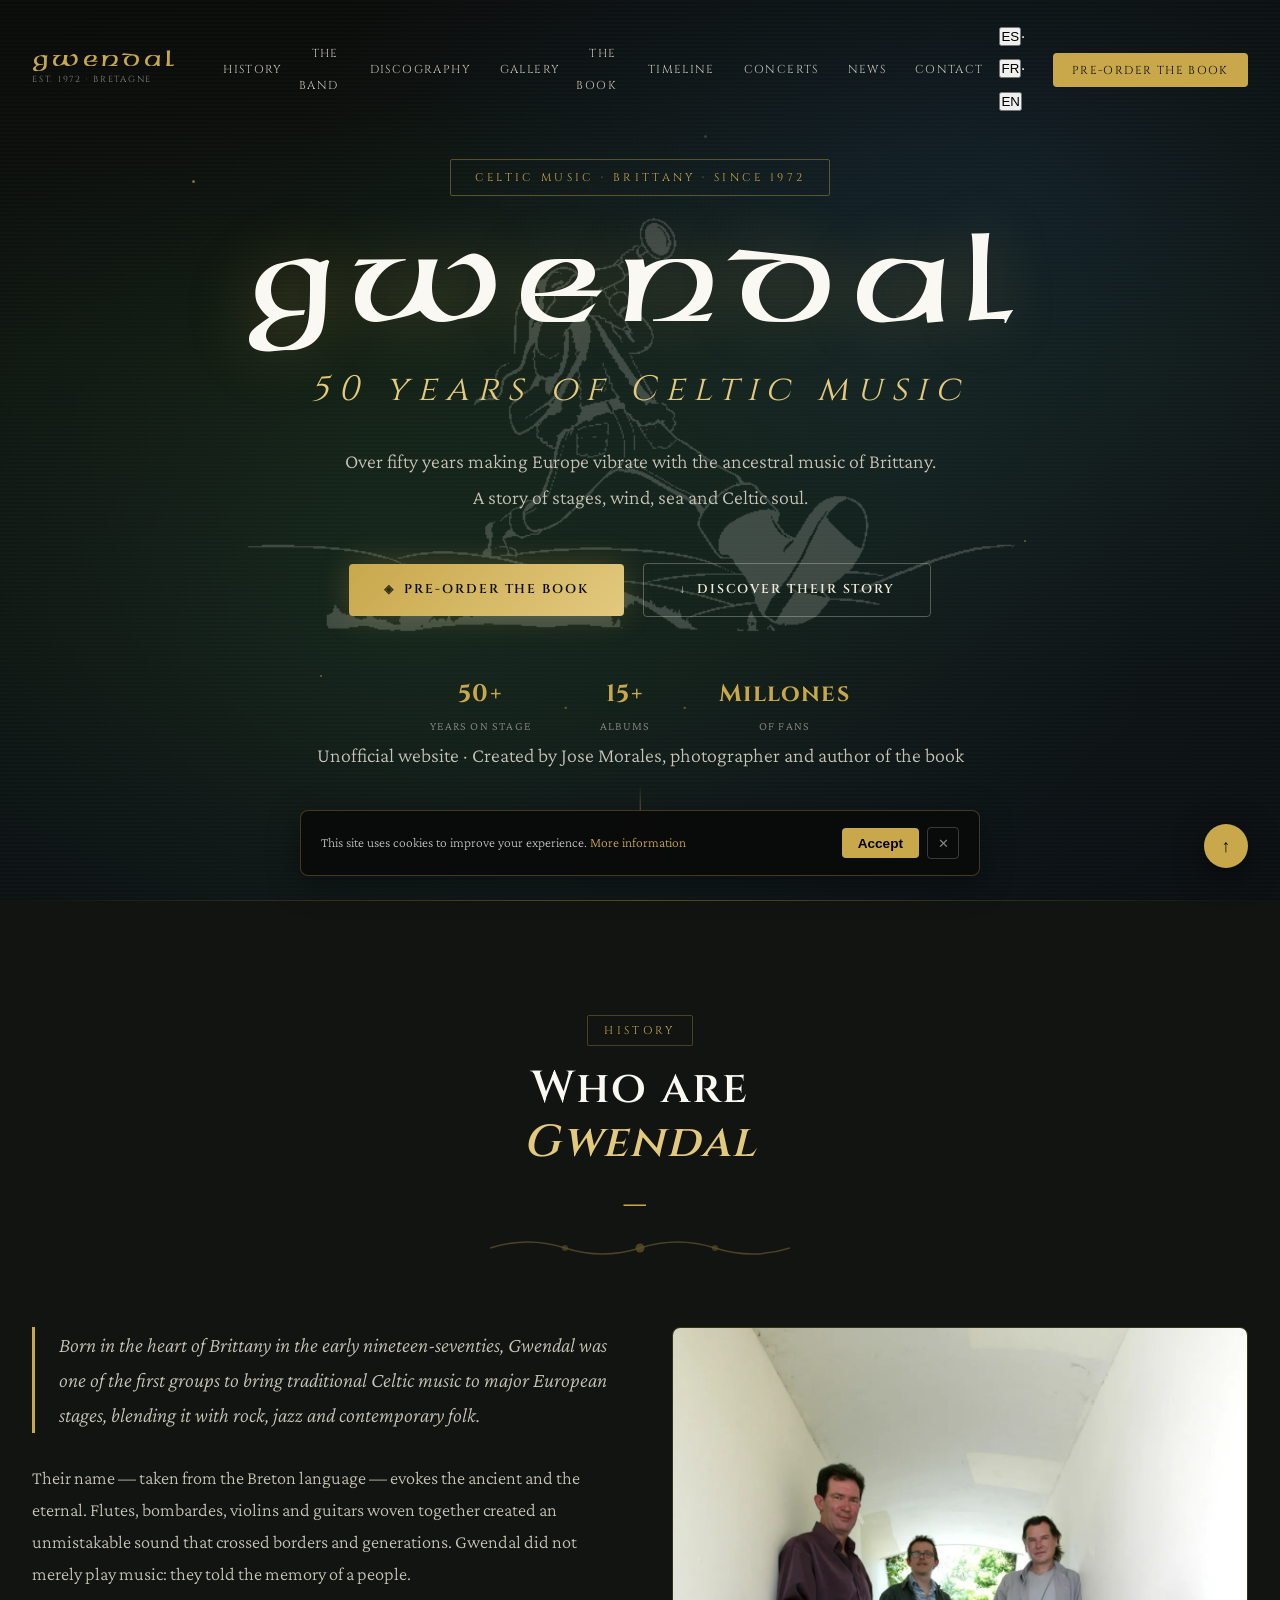
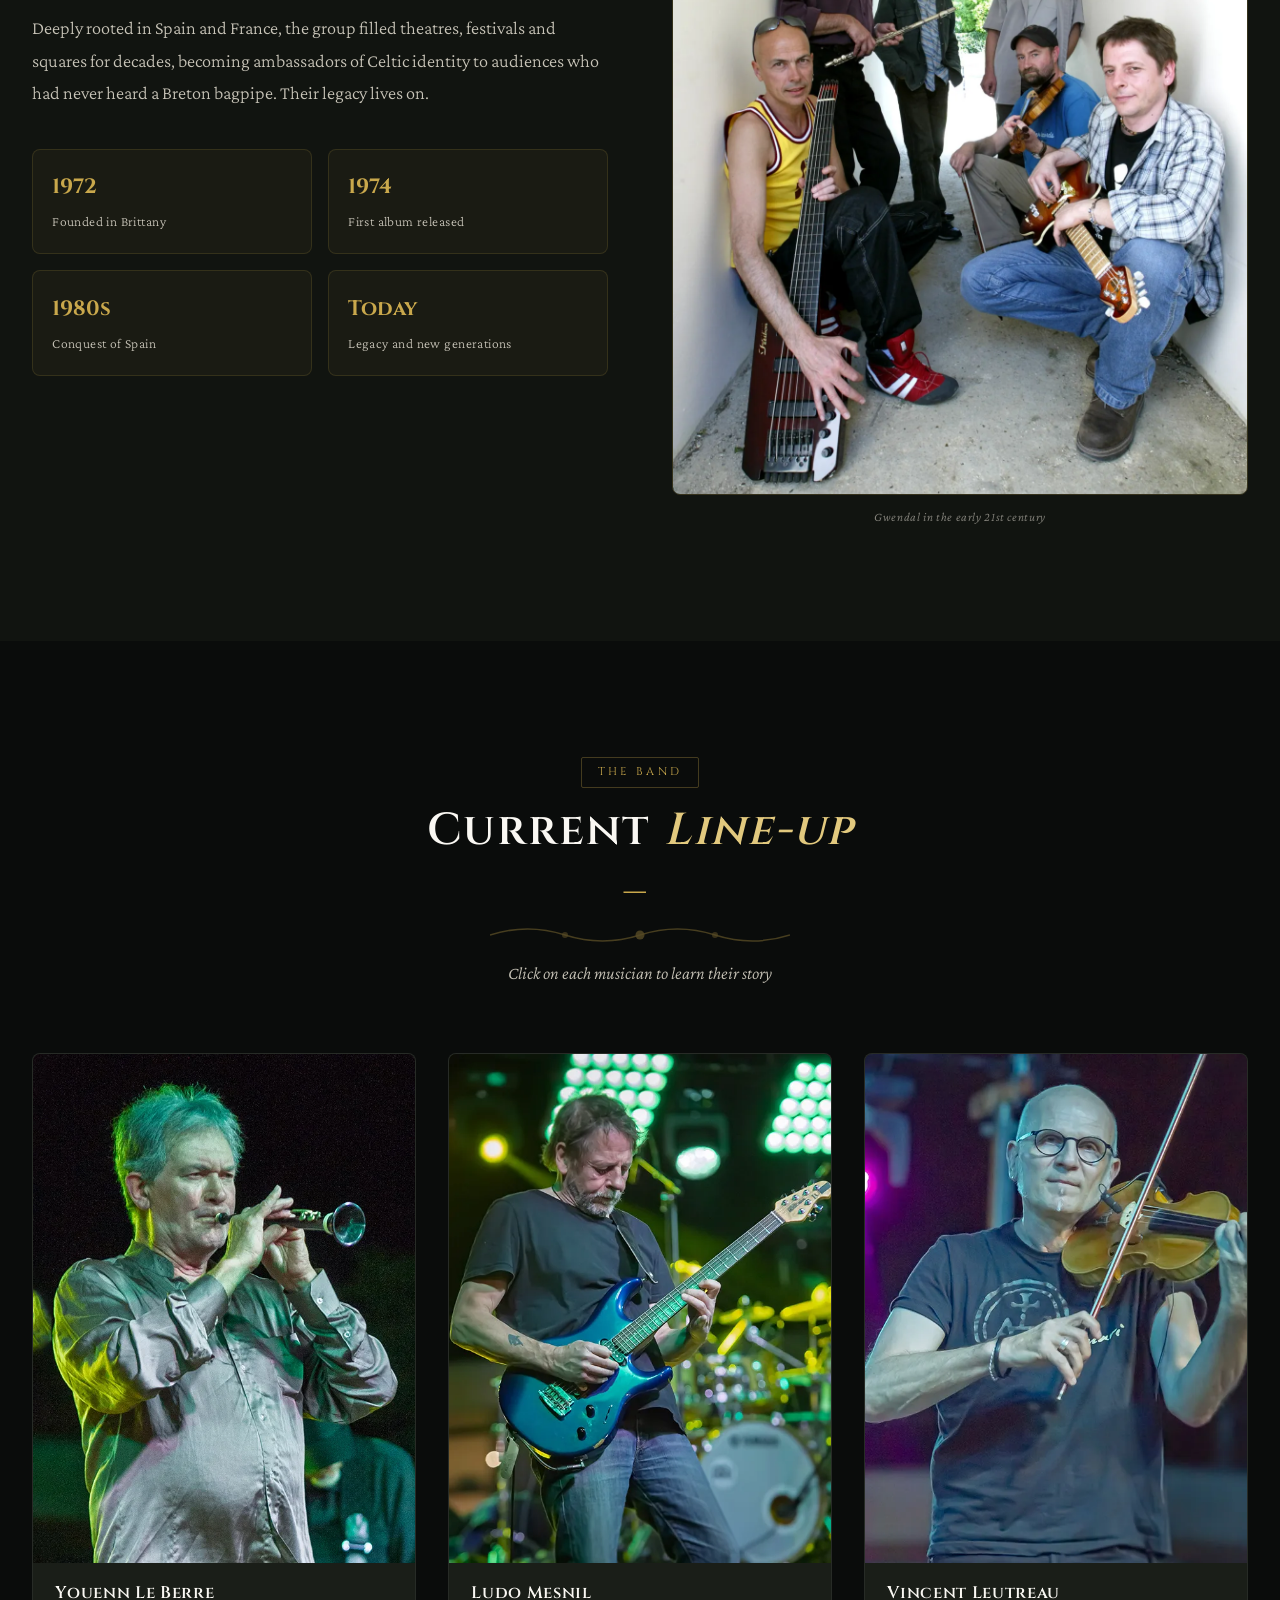
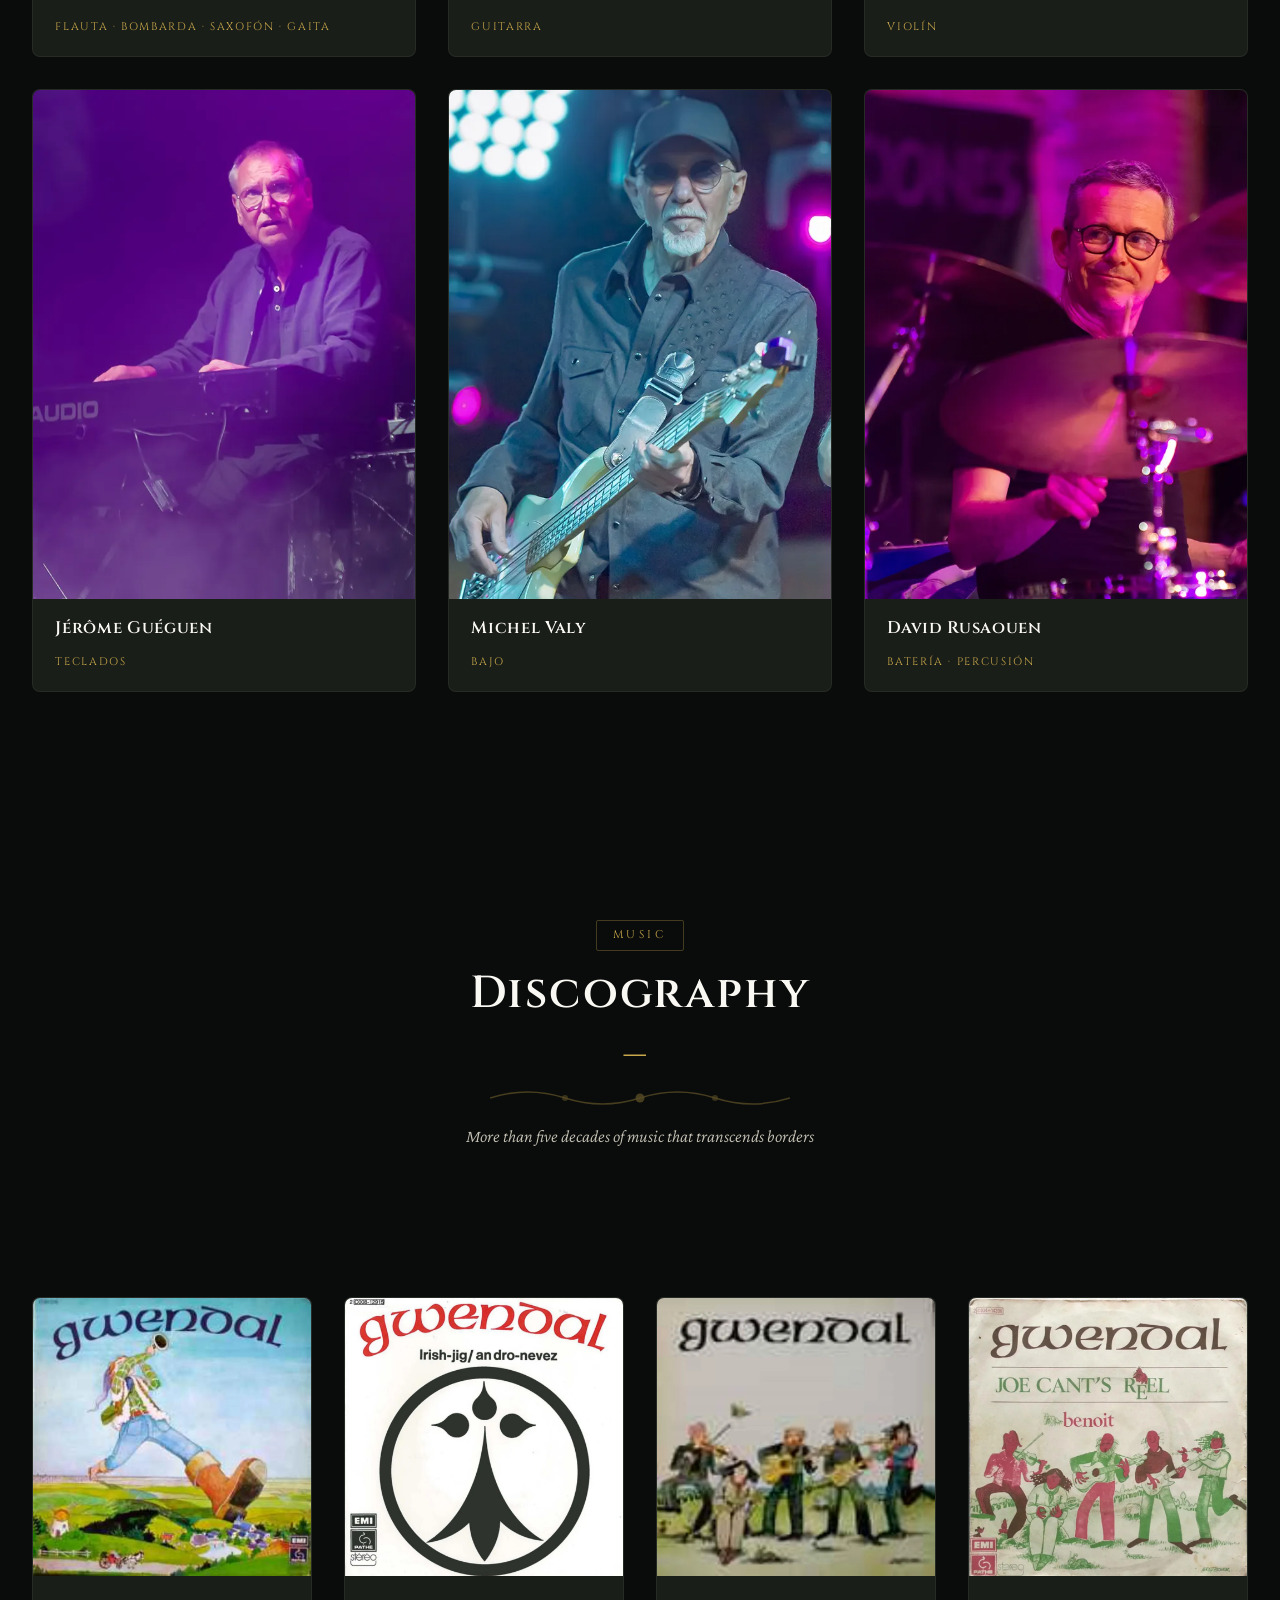
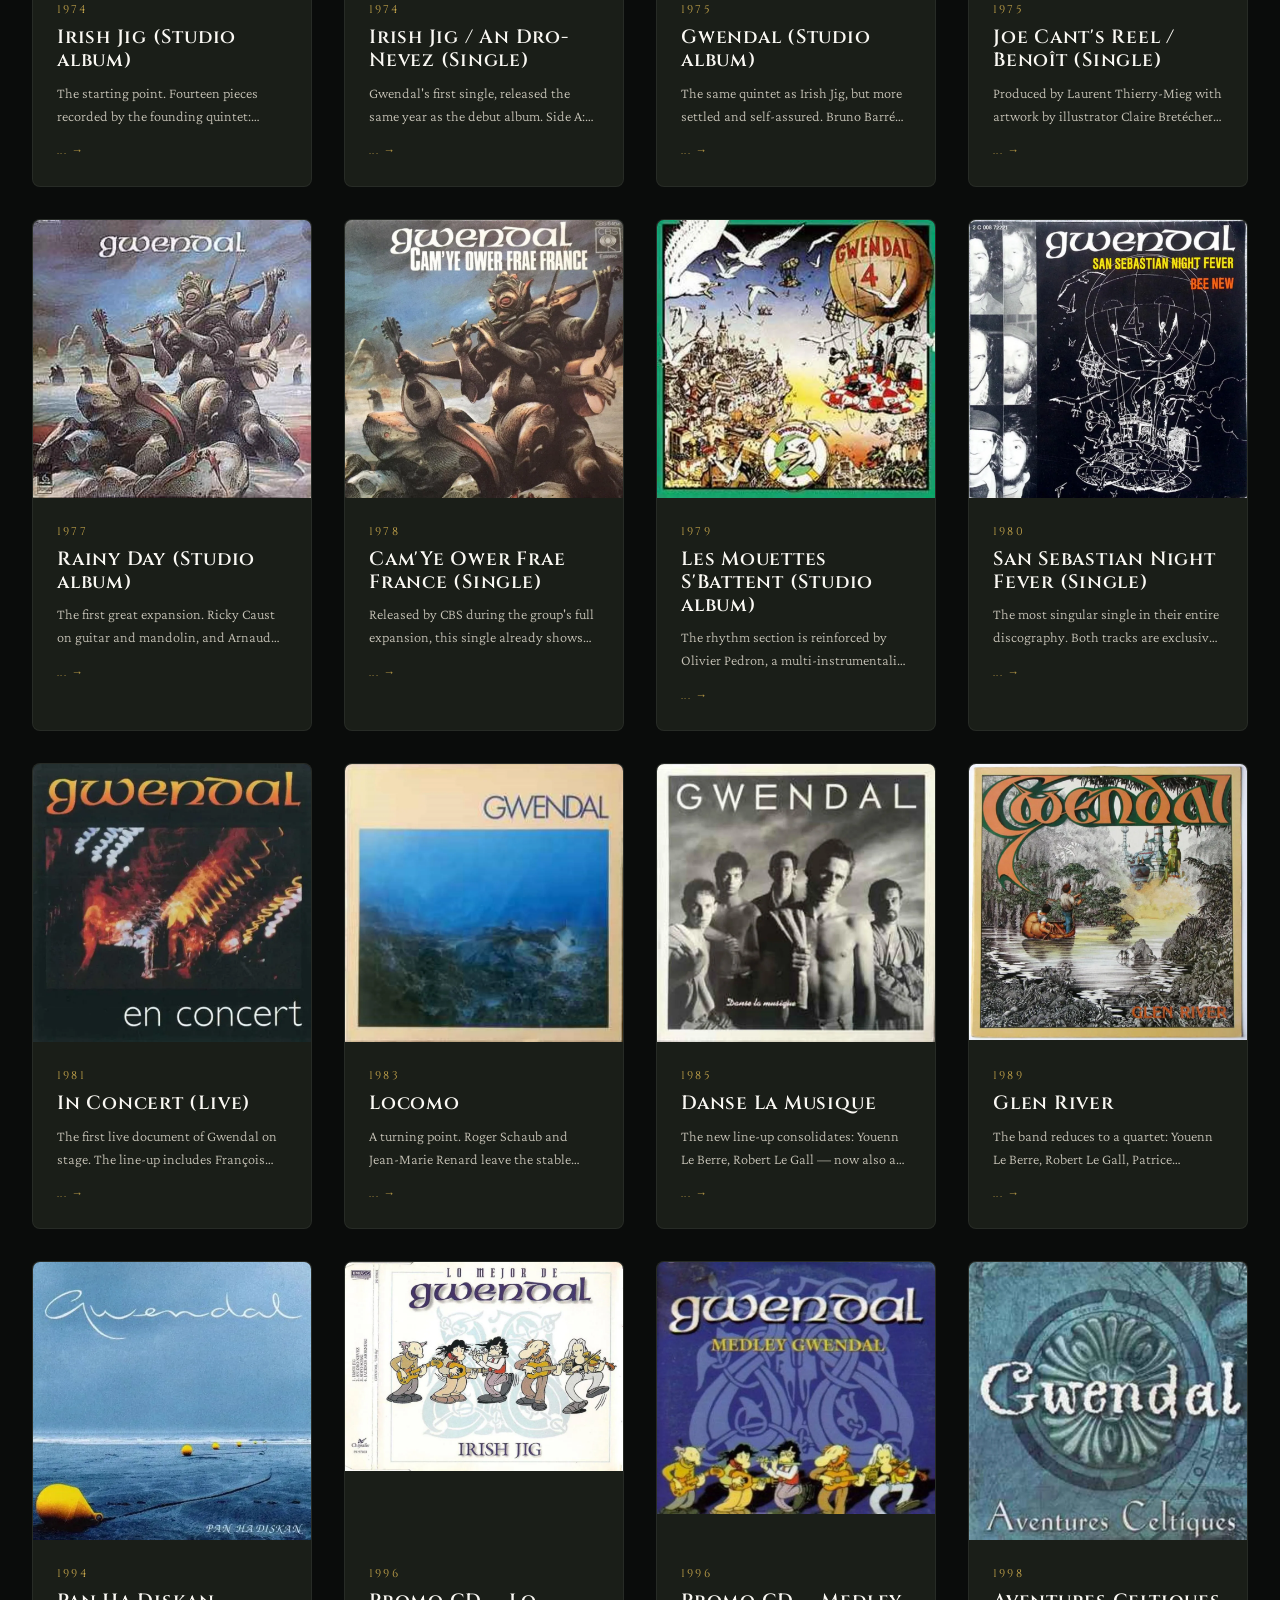
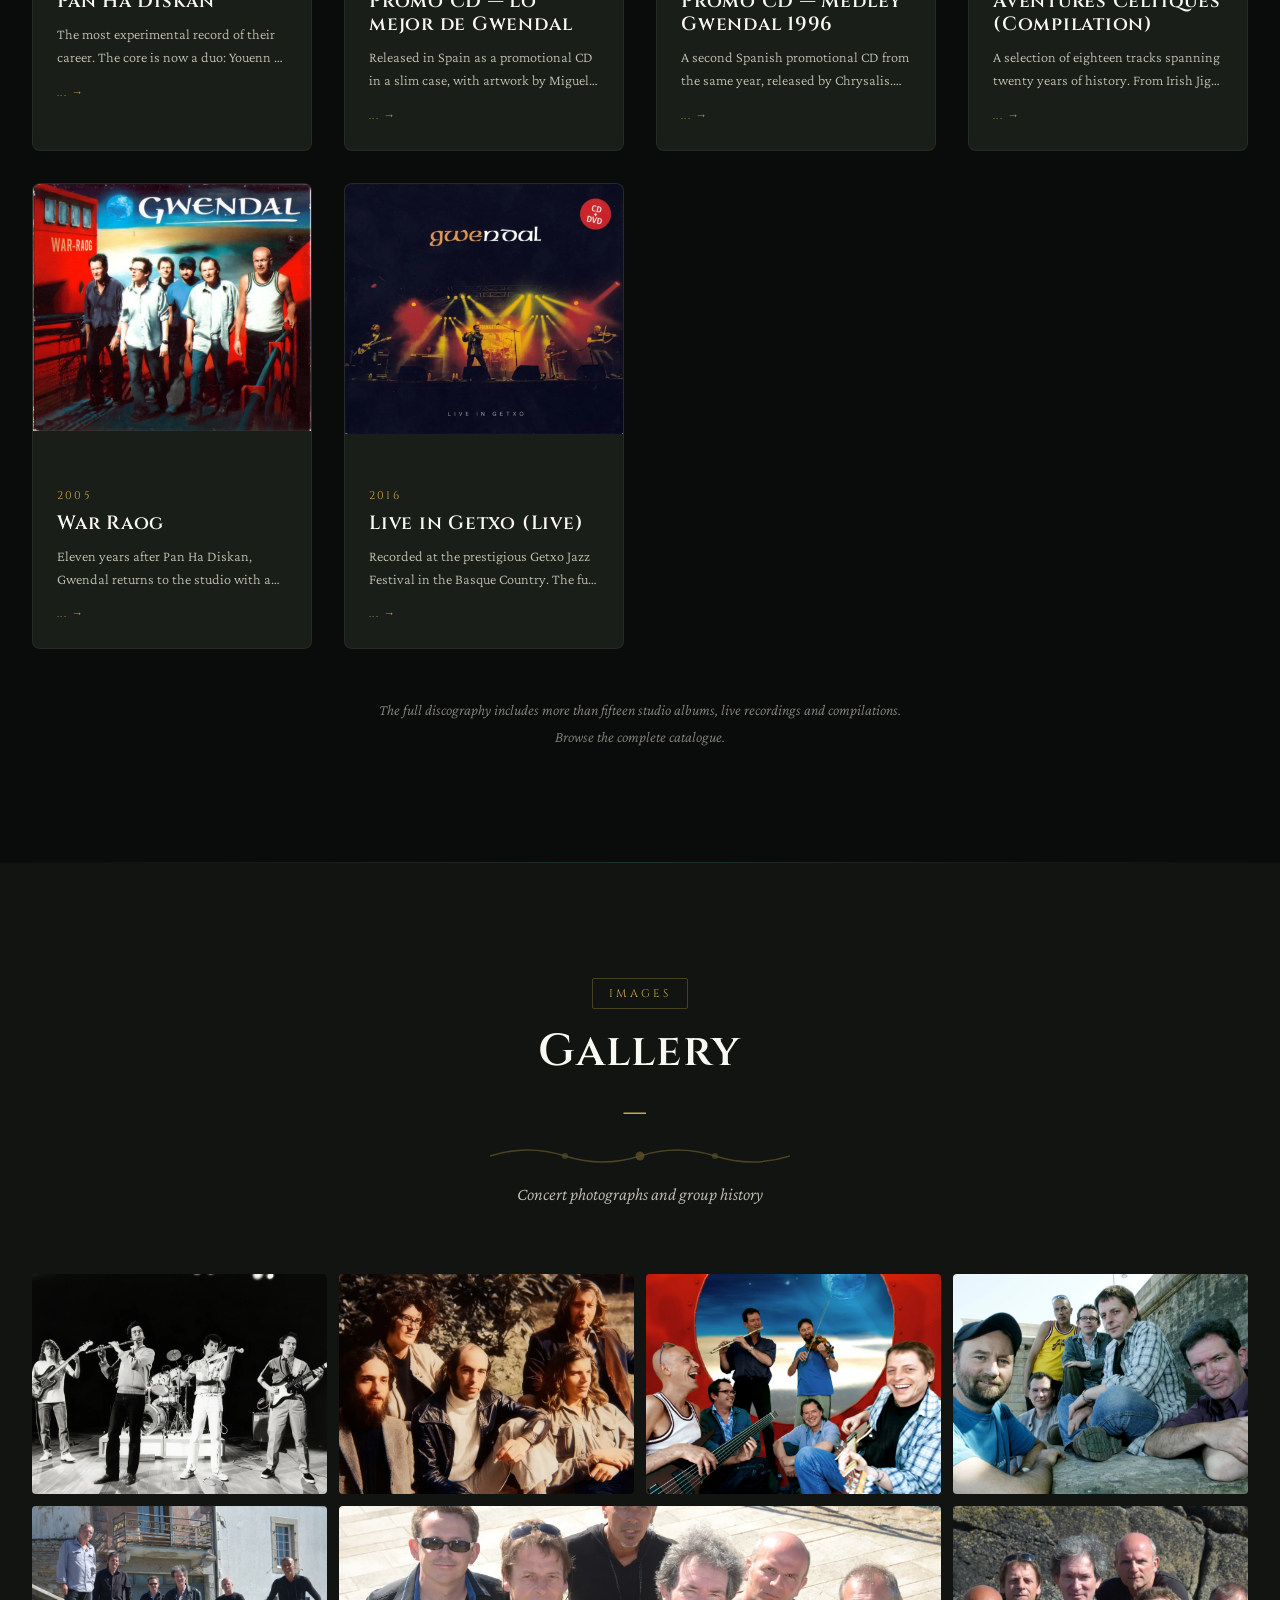
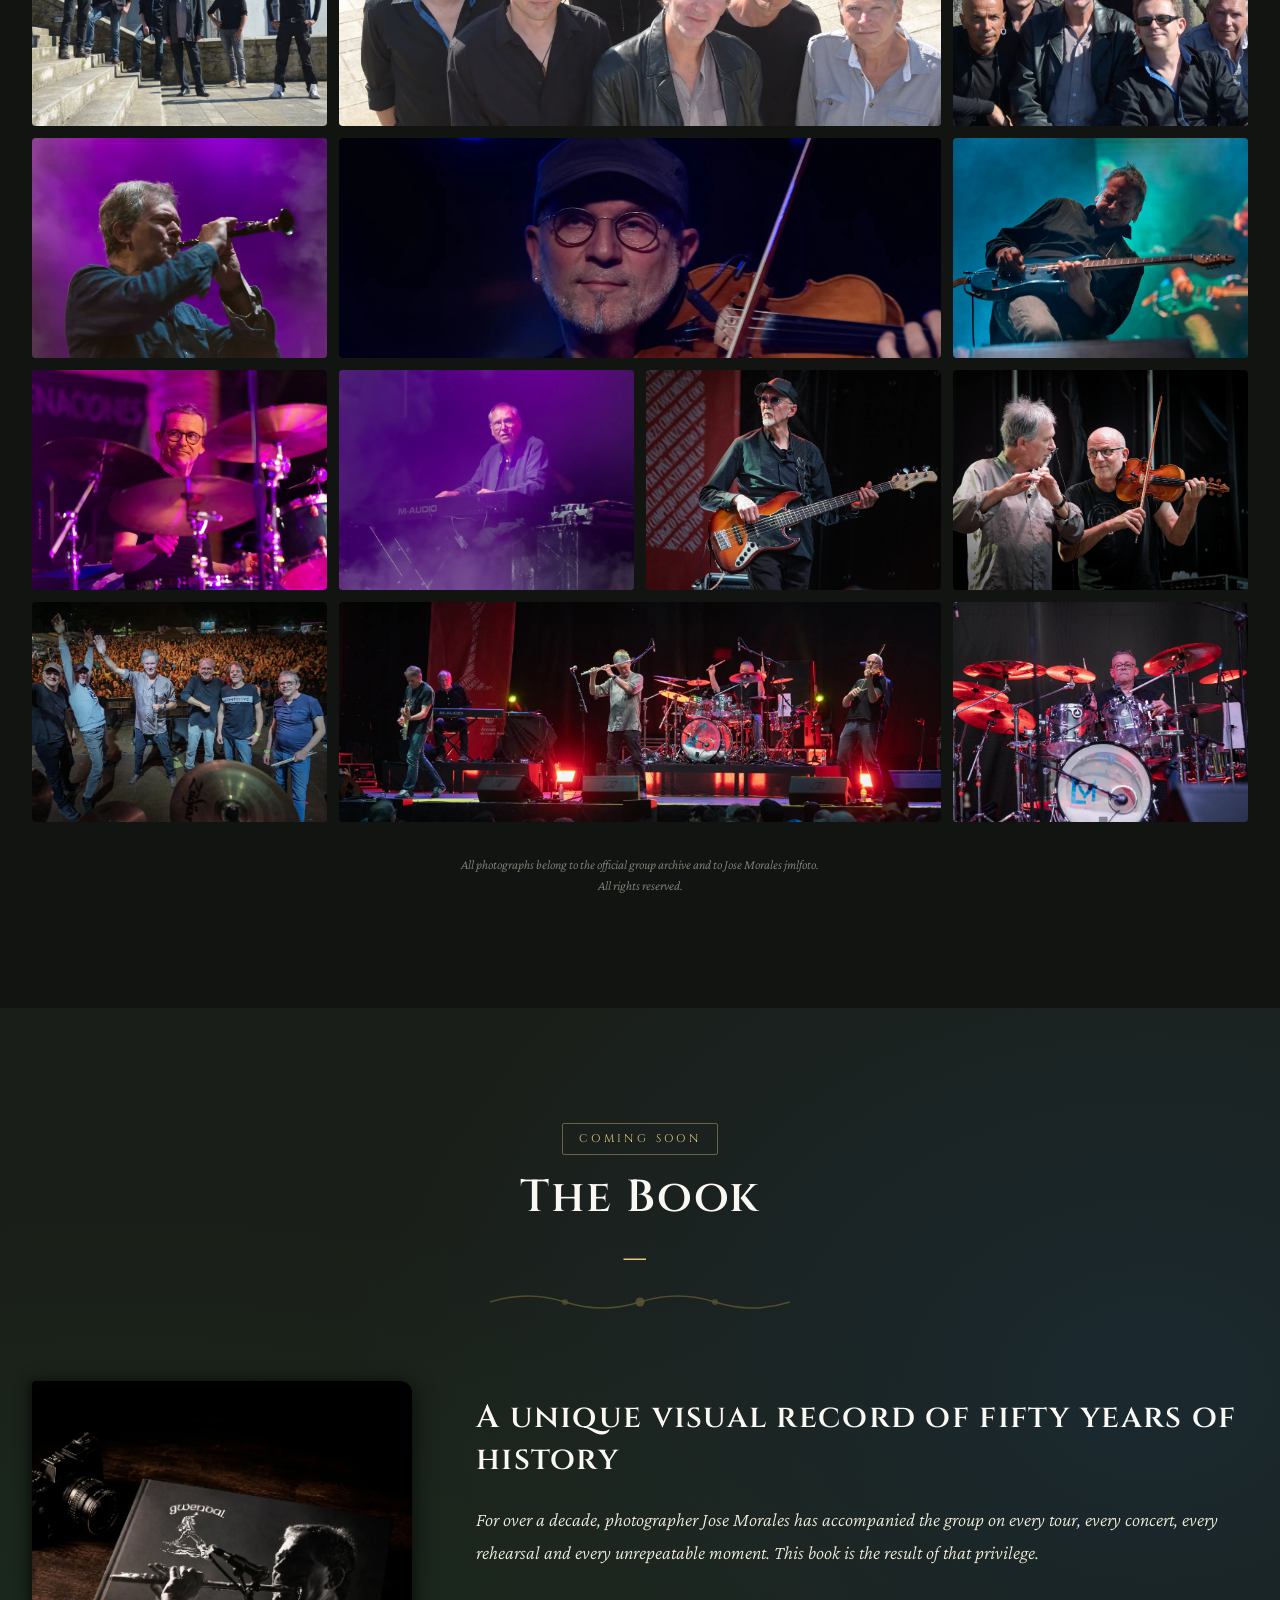
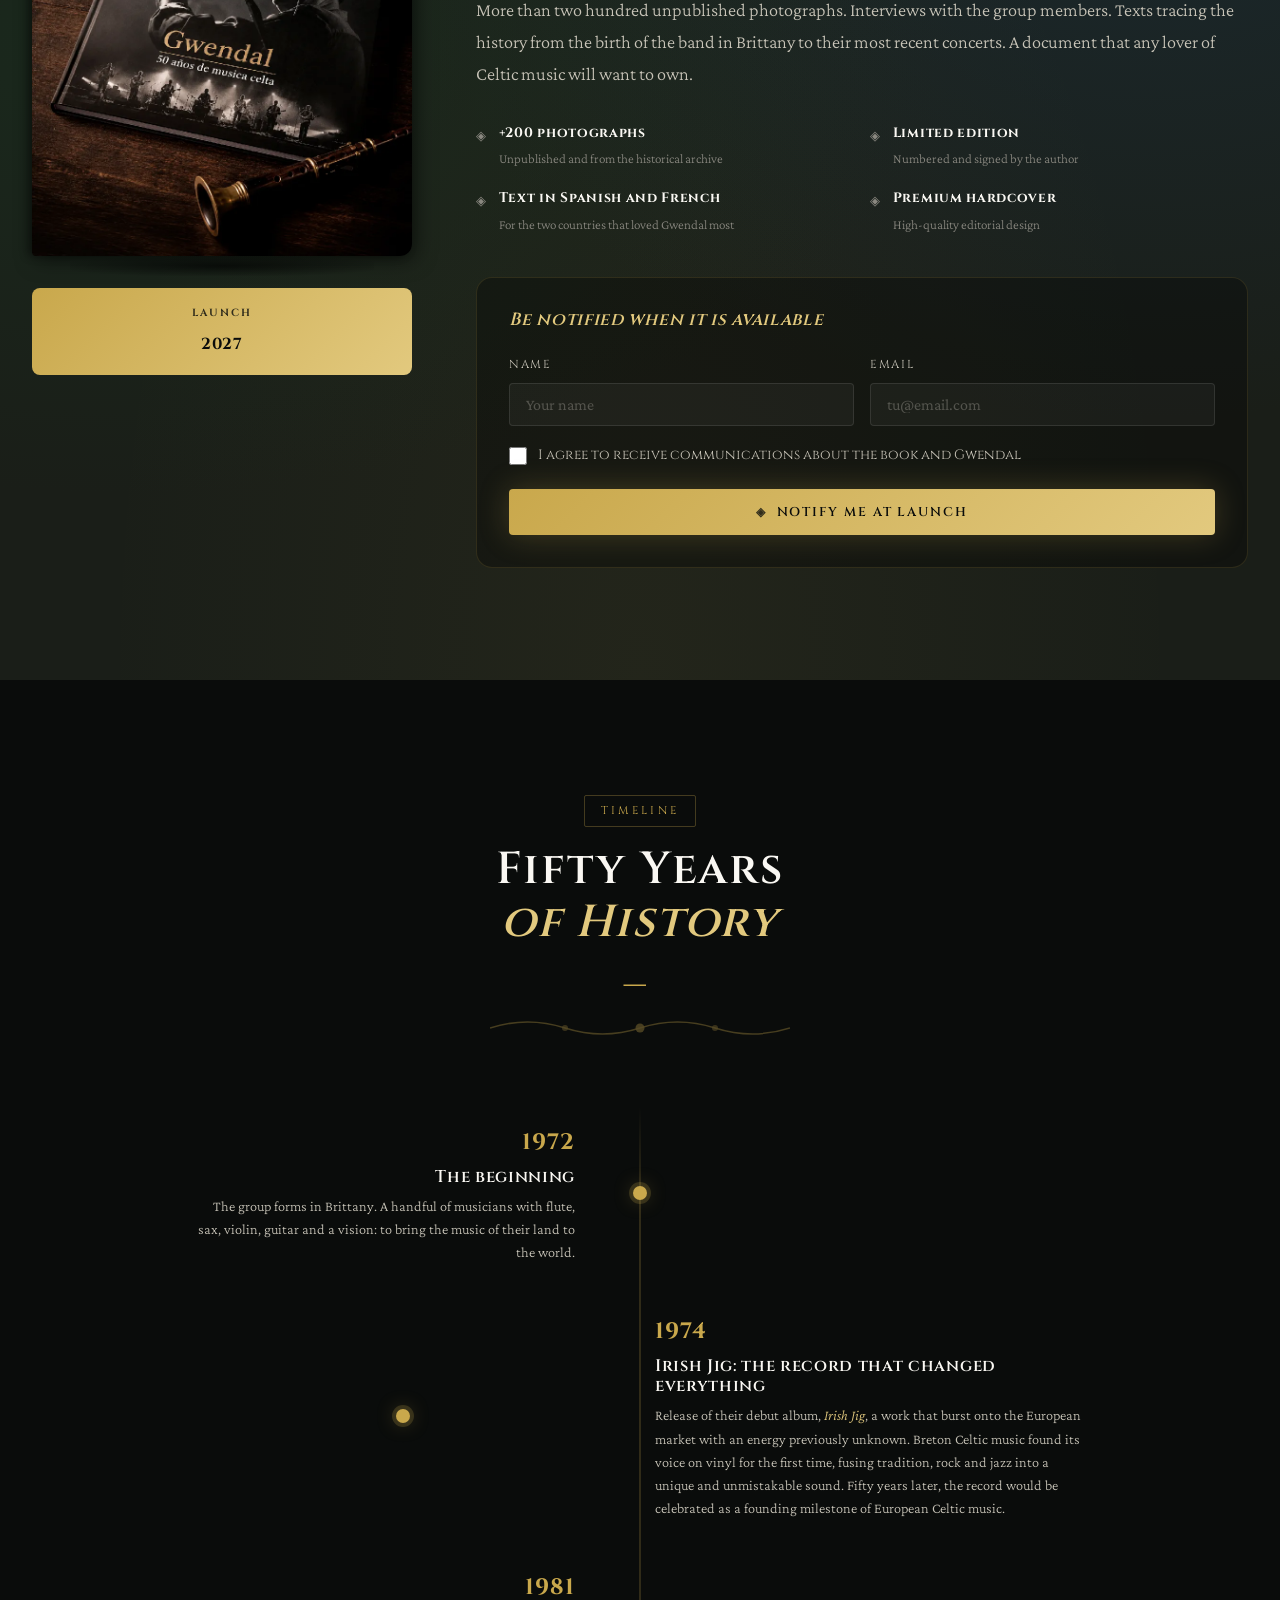
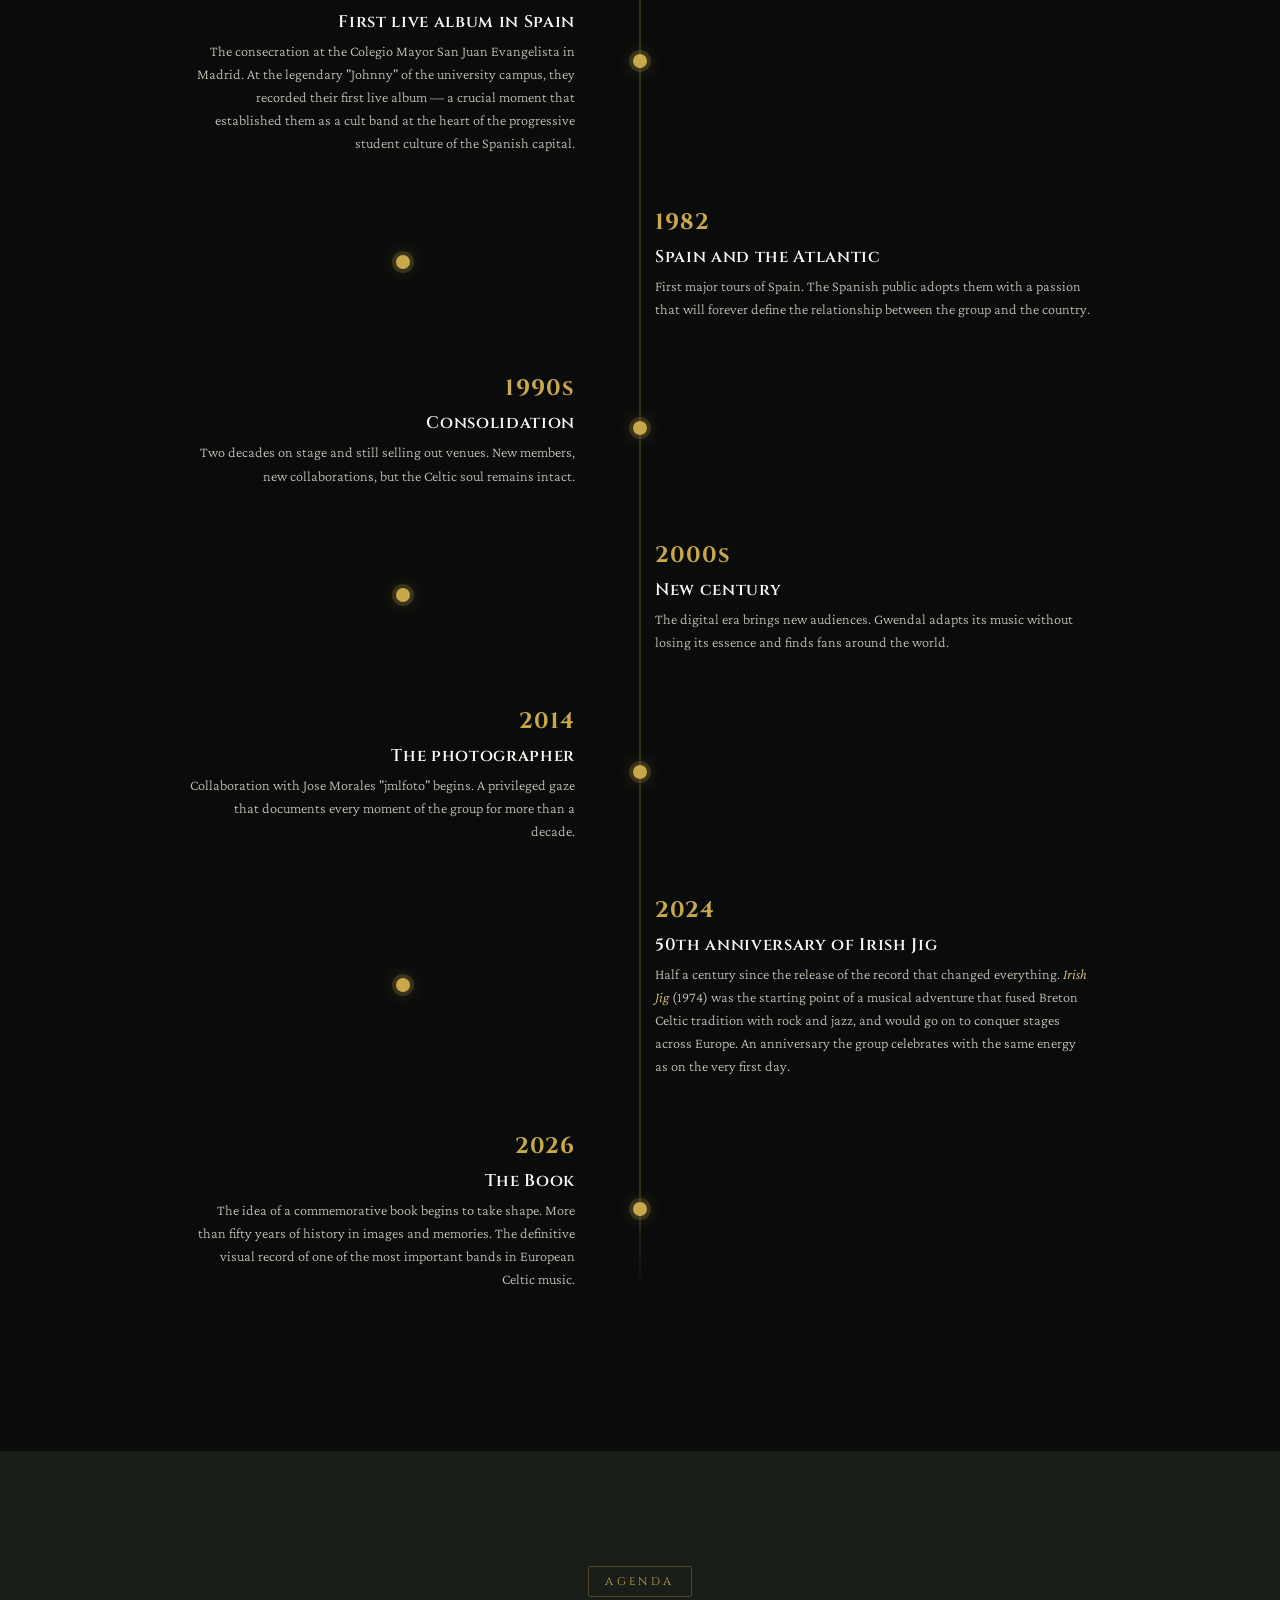
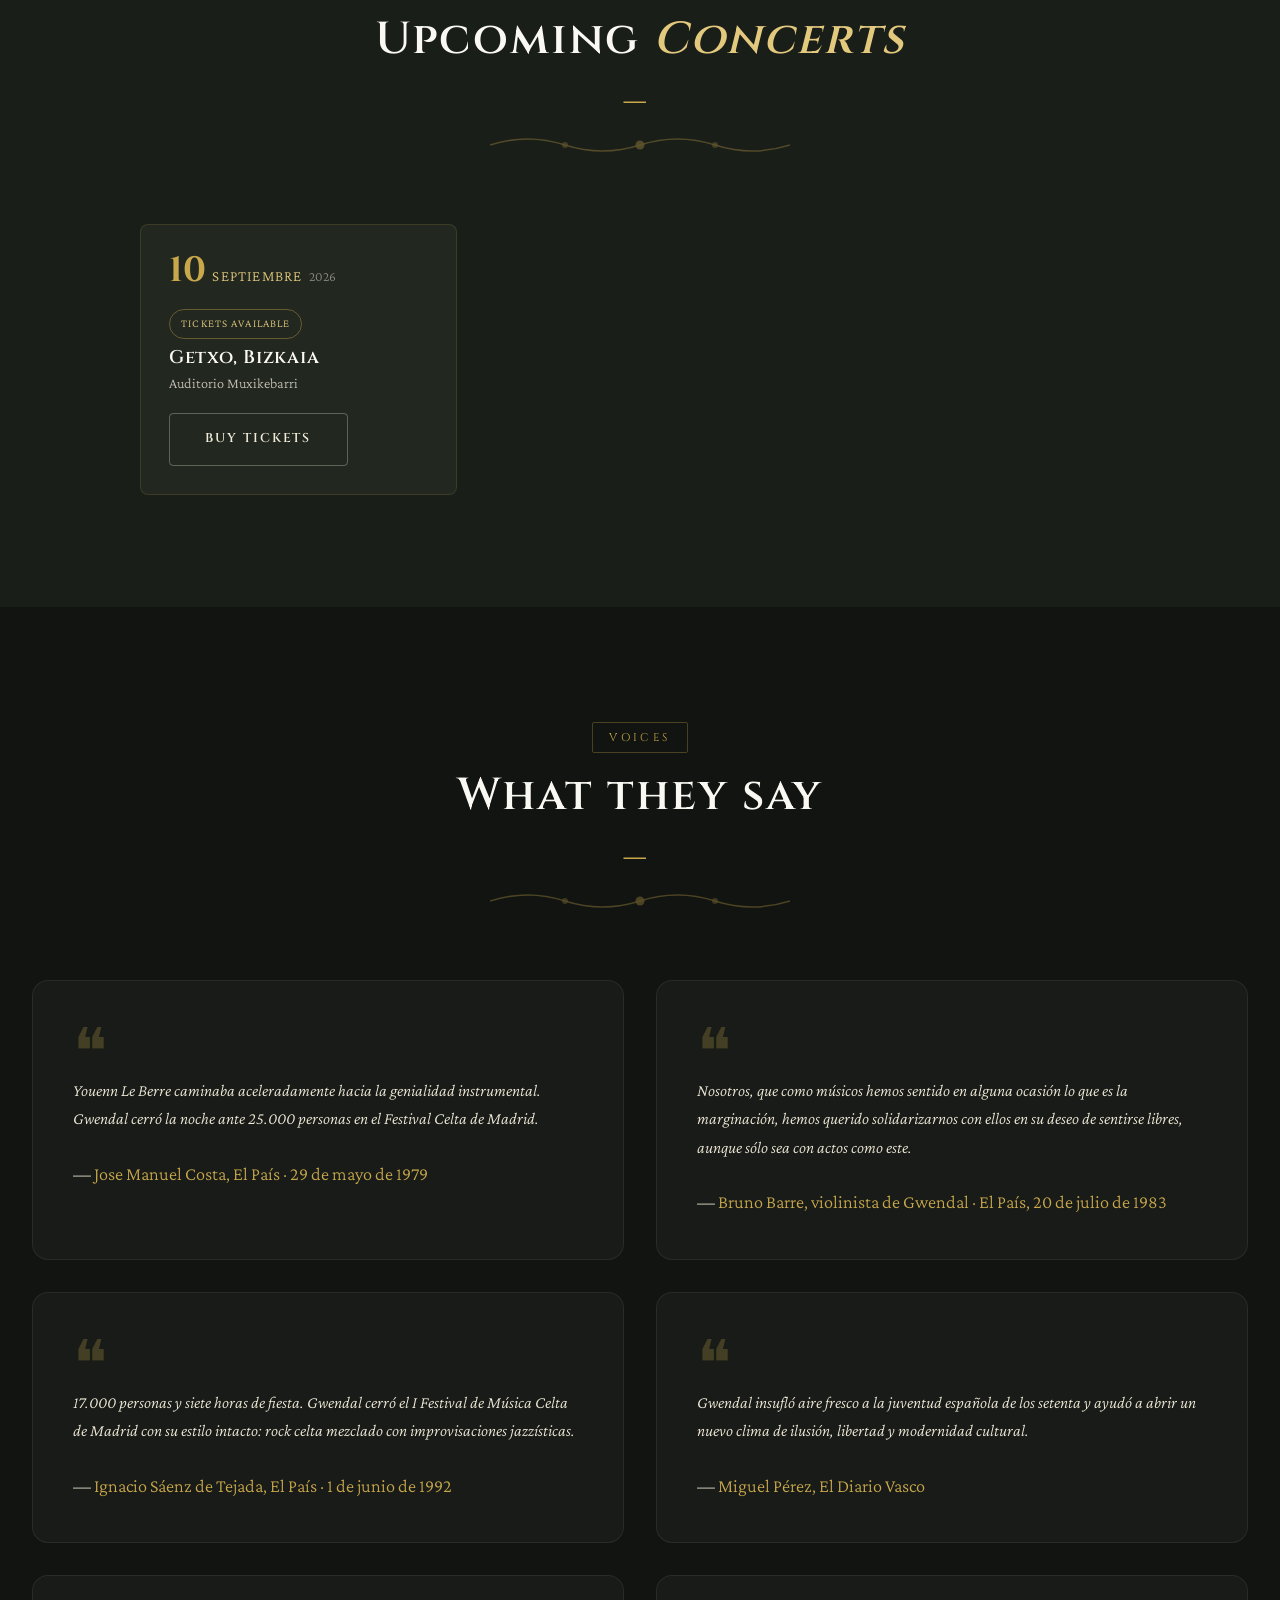
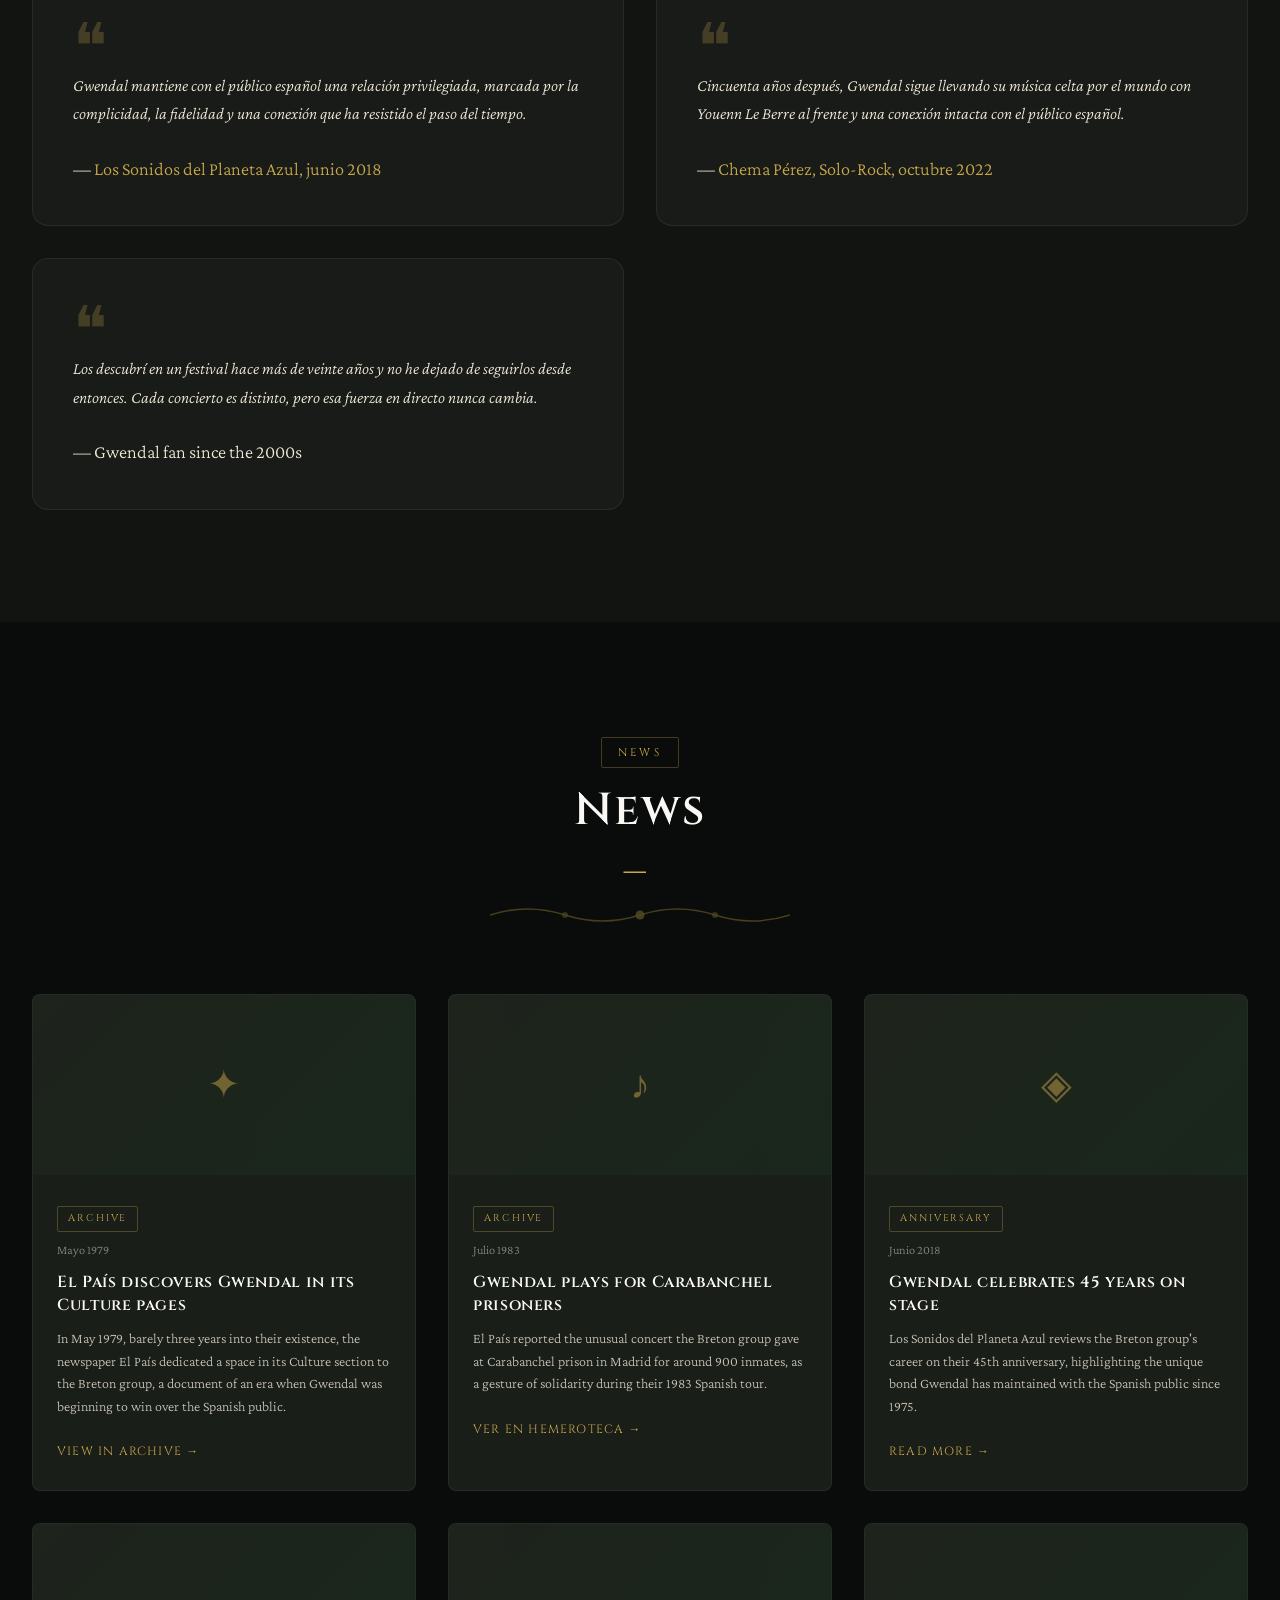
==== commit 6ab26836: "Add files via upload" ====
--- a/index.html
+++ b/index.html
@@ -1296,31 +1296,29 @@
           concierto-status--proximo    (conc.status_prox)
           concierto-status--libre      (conc.status_libre)
         -->
-<<<<<<< HEAD
-          <div class="conciertos-grid">
-            <article class="concierto reveal">
-              <div class="concierto-fecha">
-                <span class="concierto-dia">10</span>
-                <span class="concierto-mes">Septiembre</span>
-                <span class="concierto-anio">2026</span>
-              </div>
-              <div class="concierto-info">
-                <span class="concierto-status concierto-status--disponible" data-i18n="conc.status_disp">Entradas disponibles</span>
-                <h3 class="concierto-ciudad">Getxo, Bizkaia
-                <p class="concierto-recinto">Auditorio Muxikebarri</p>
-              </div>
-              <a href="https://getxokultura.janto.es/" class="btn btn-secondary concierto-cta" target="_blank" rel="noopener noreferrer" data-i18n="conc.cta_entradas">Comprar entradas</a>
-            </article>
-          </div>
-
-=======
-
-        <div class="conciertos-empty reveal">
-          <div class="conciertos-empty-icon" aria-hidden="true">♪</div>
-          <p class="conciertos-empty-text" data-i18n="conc.empty_text">Ahora mismo no hay fechas confirmadas. Síguenos en redes o suscríbete para ser el primero en enterarte en cuanto se anuncie la próxima gira.</p>
-          <a href="#contacto" class="btn btn-secondary" data-i18n="conc.empty_cta">Recibir avisos de conciertos</a>
-        </div>
->>>>>>> 5a1d37fb760496ed77bc0b2283c4ce14acbc904c
+<!--
+          PLANTILLA — copiar este <article> dentro de .conciertos-grid
+          por cada fecha confirmada. Estados disponibles:
+          concierto-status--disponible (conc.status_disp)
+          concierto-status--agotado    (conc.status_agot)
+          concierto-status--proximo    (conc.status_prox)
+          concierto-status--libre      (conc.status_libre)
+        -->
+        <div class="conciertos-grid">
+          <article class="concierto reveal">
+            <div class="concierto-fecha">
+              <span class="concierto-dia">10</span>
+              <span class="concierto-mes">Septiembre</span>
+              <span class="concierto-anio">2026</span>
+            </div>
+            <div class="concierto-info">
+              <span class="concierto-status concierto-status--disponible" data-i18n="conc.status_disp">Entradas disponibles</span>
+              <h3 class="concierto-ciudad">Getxo, Bizkaia</h3>
+              <p class="concierto-recinto">Auditorio Muxikebarri</p>
+            </div>
+            <a href="https://getxokultura.janto.es/" class="btn btn-secondary concierto-cta" target="_blank" rel="noopener noreferrer" data-i18n="conc.cta_entradas">Comprar entradas</a>
+          </article>
+        </div>
 
       </div>
     </section>
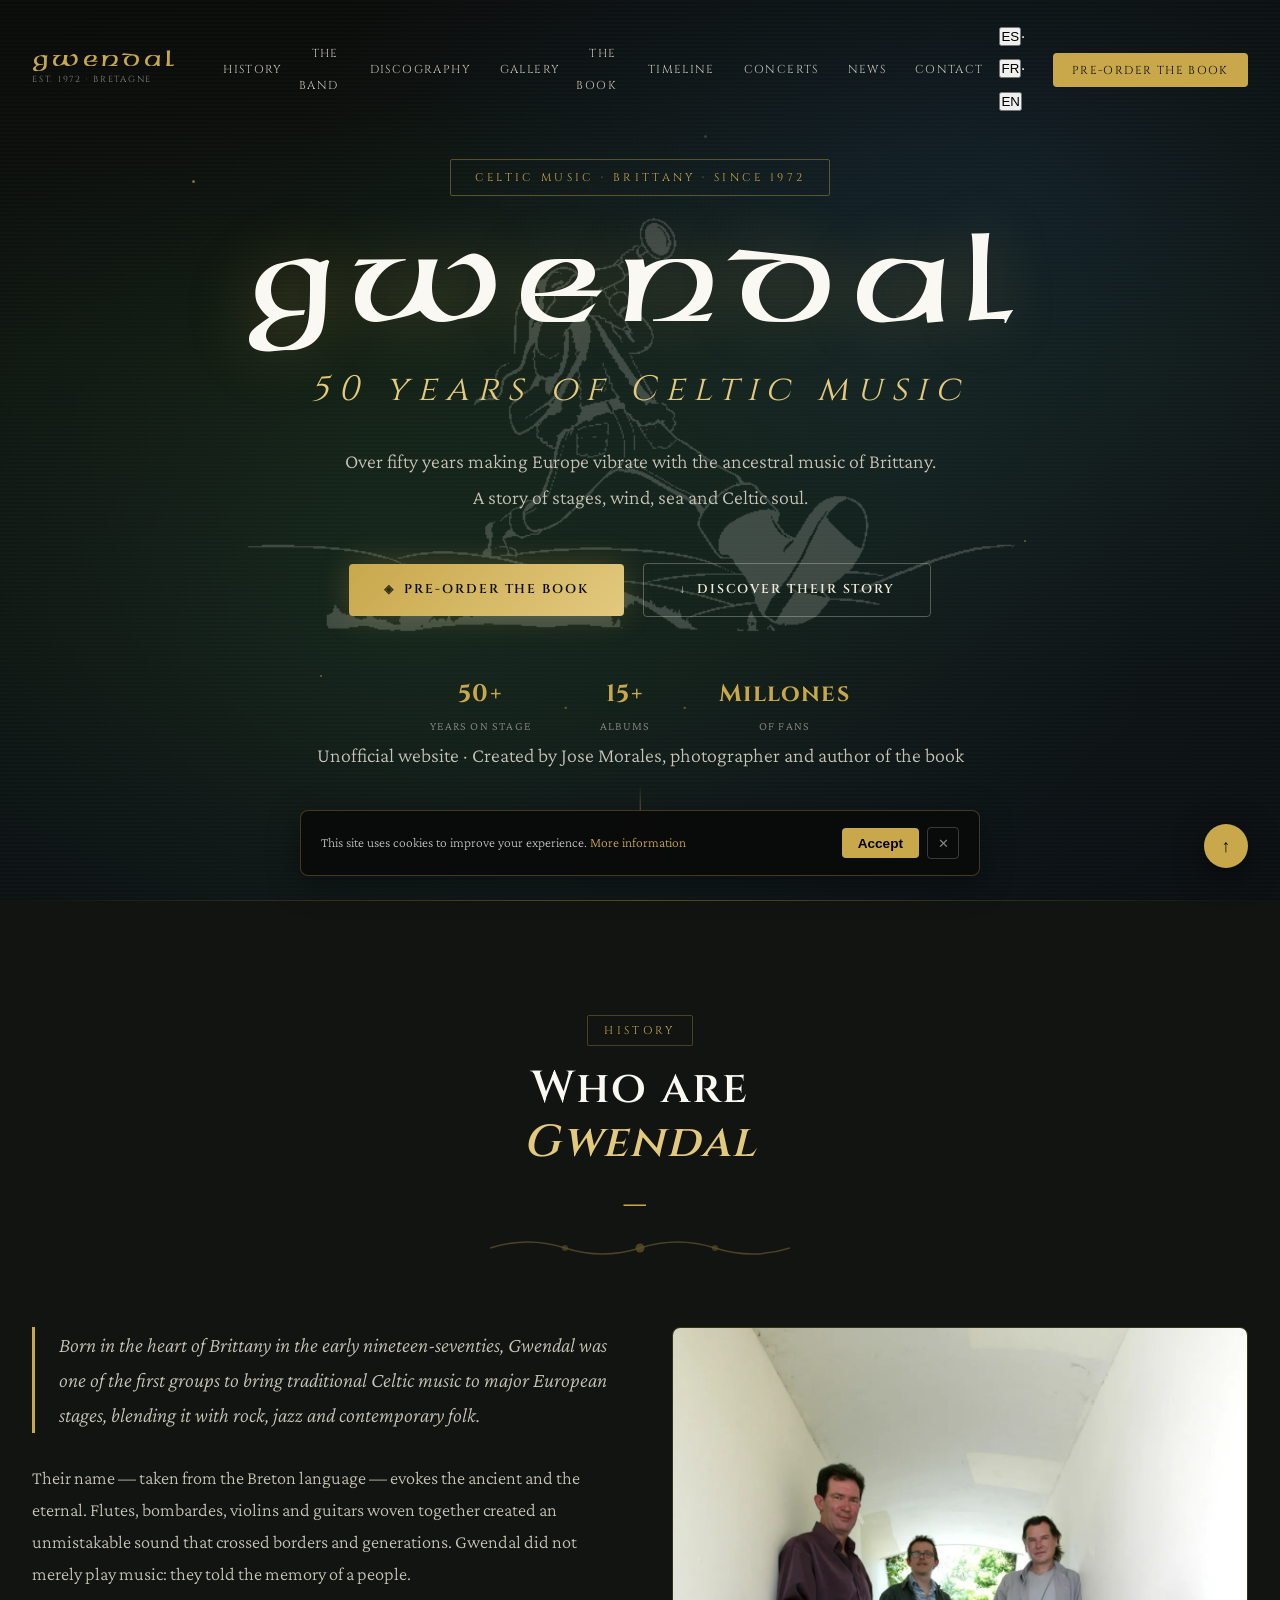
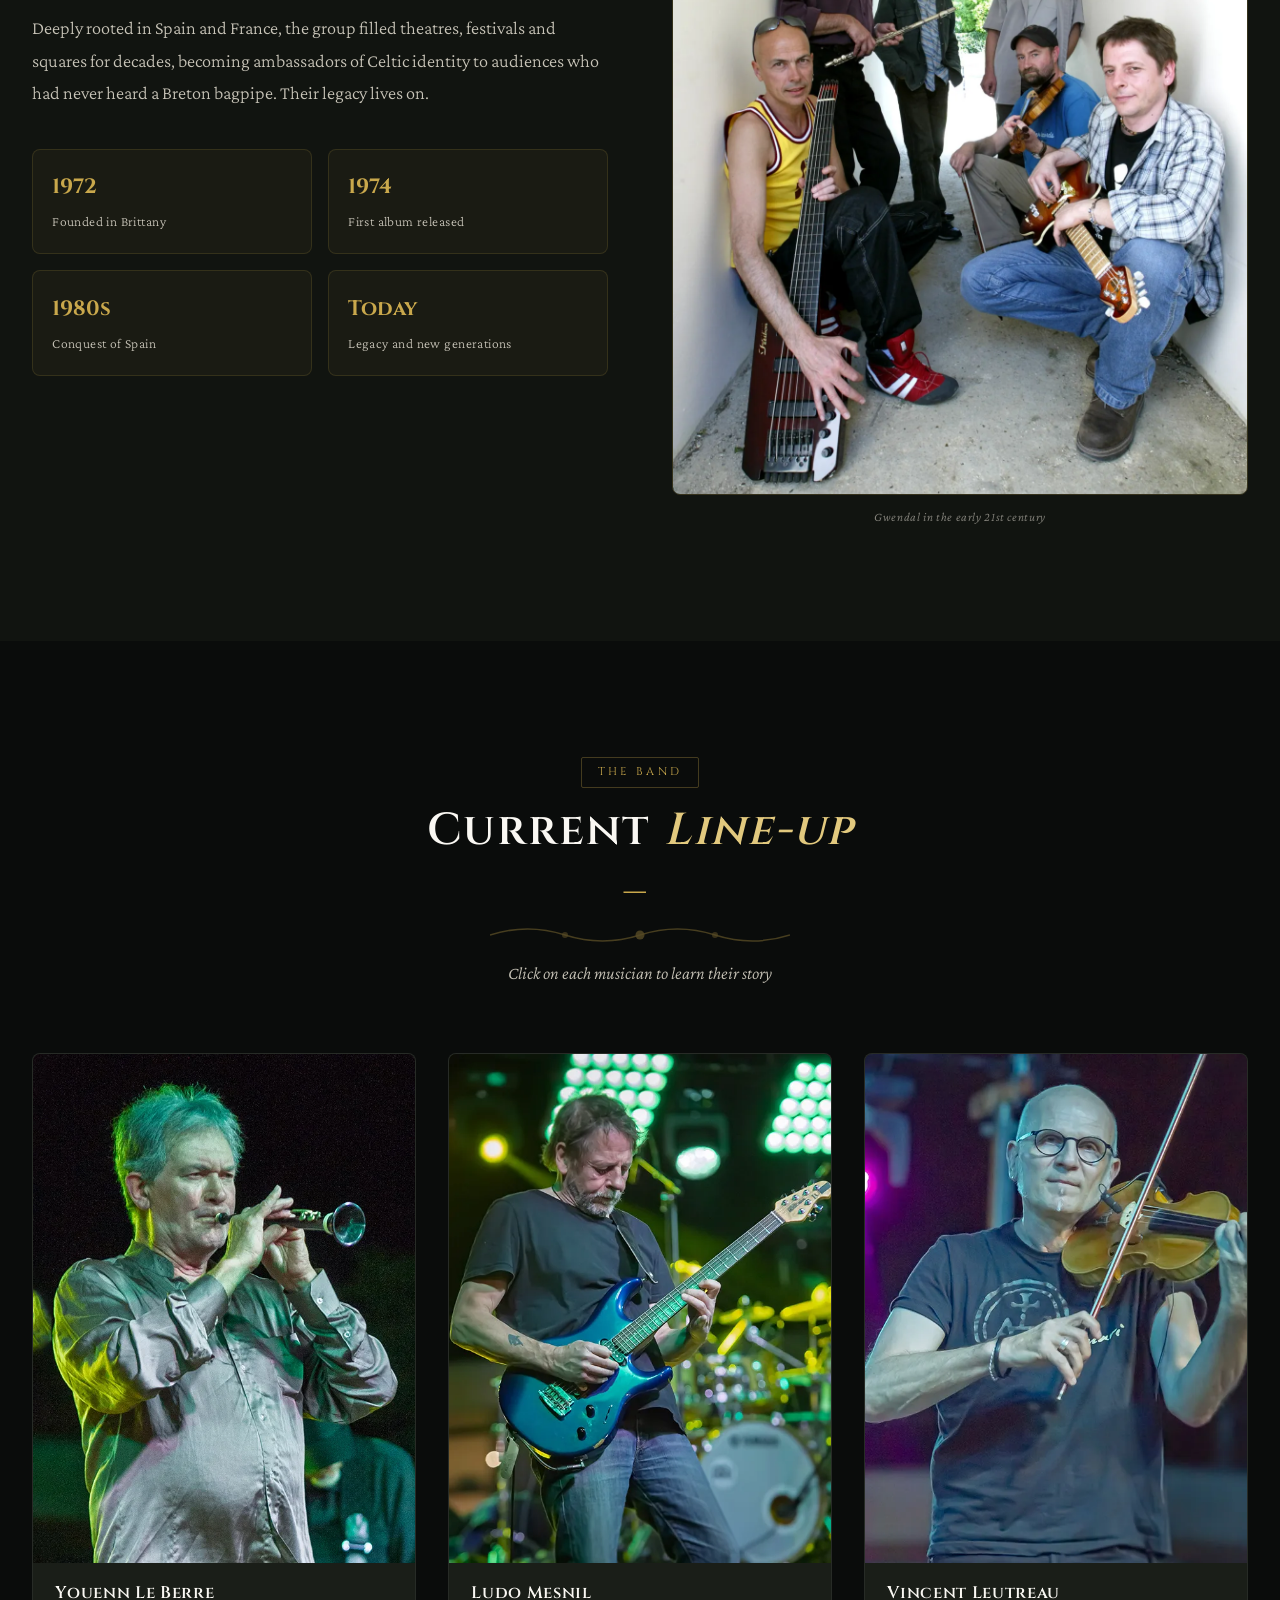
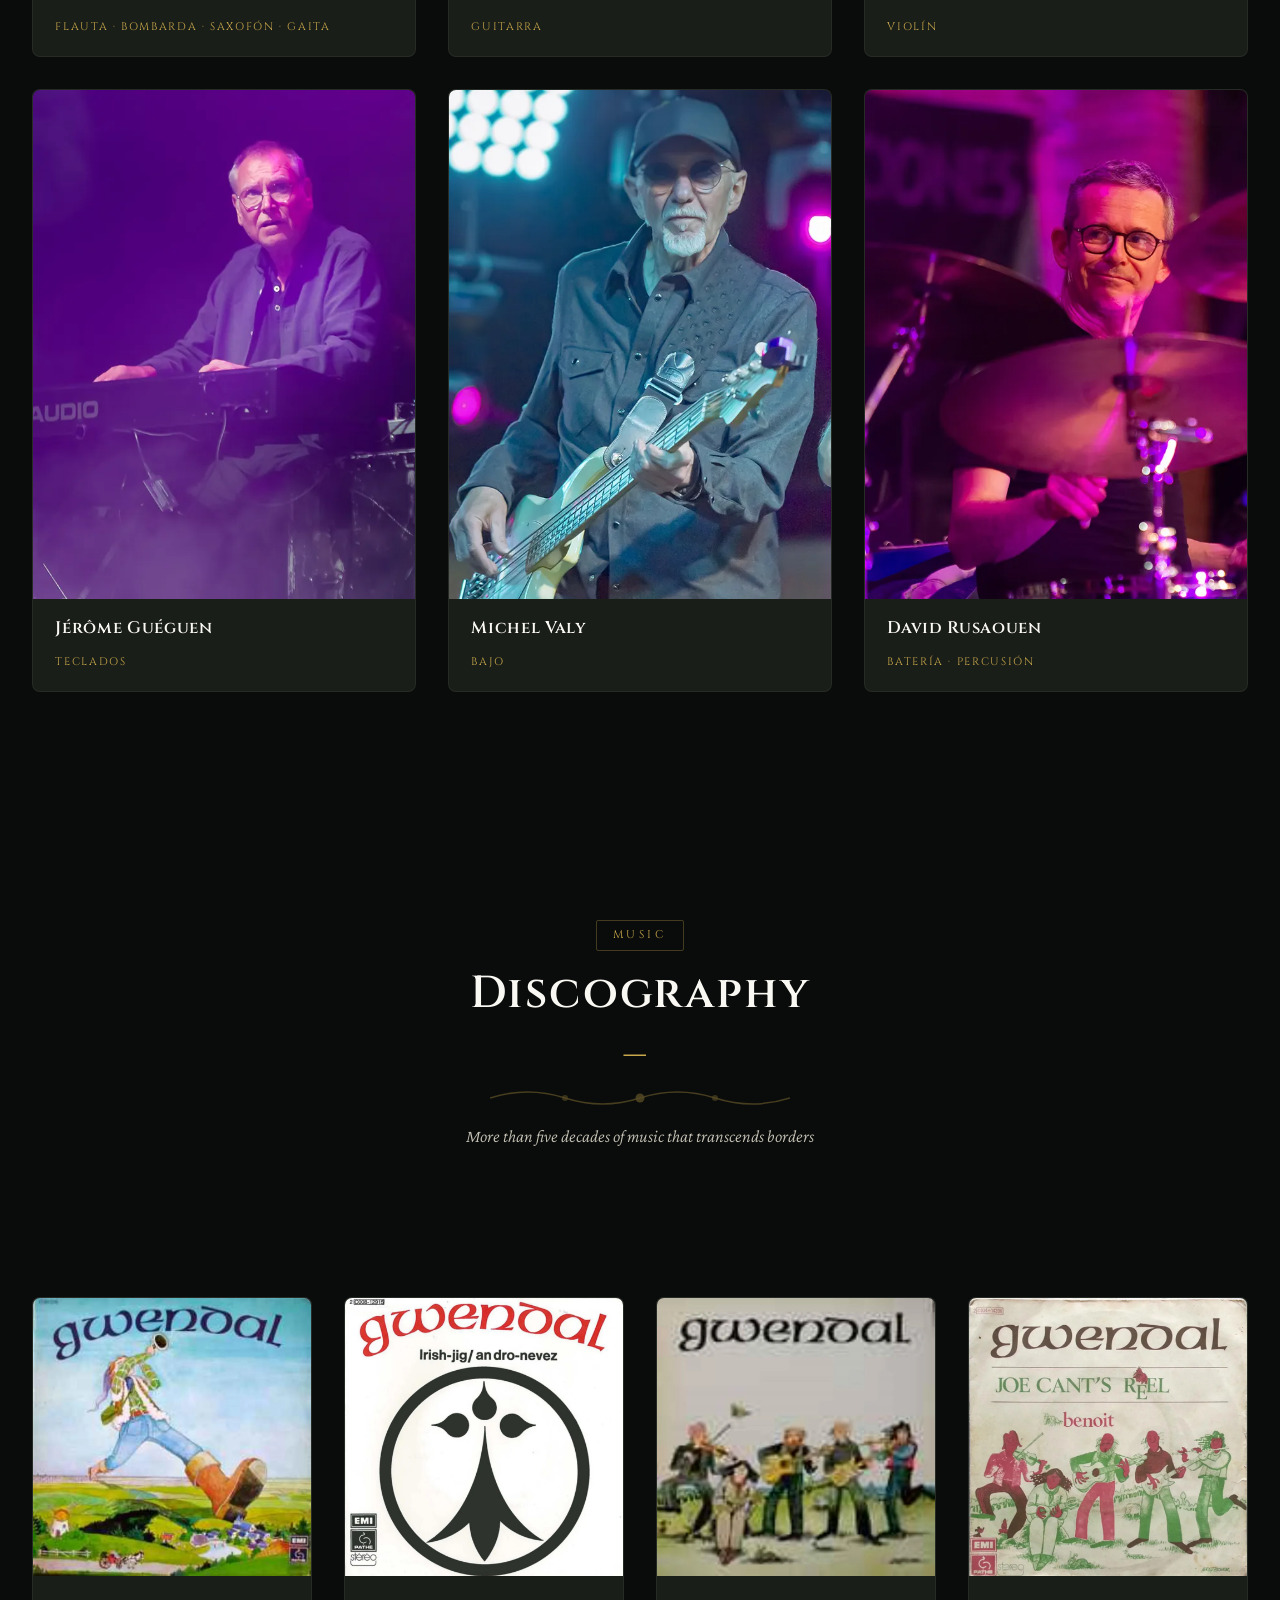
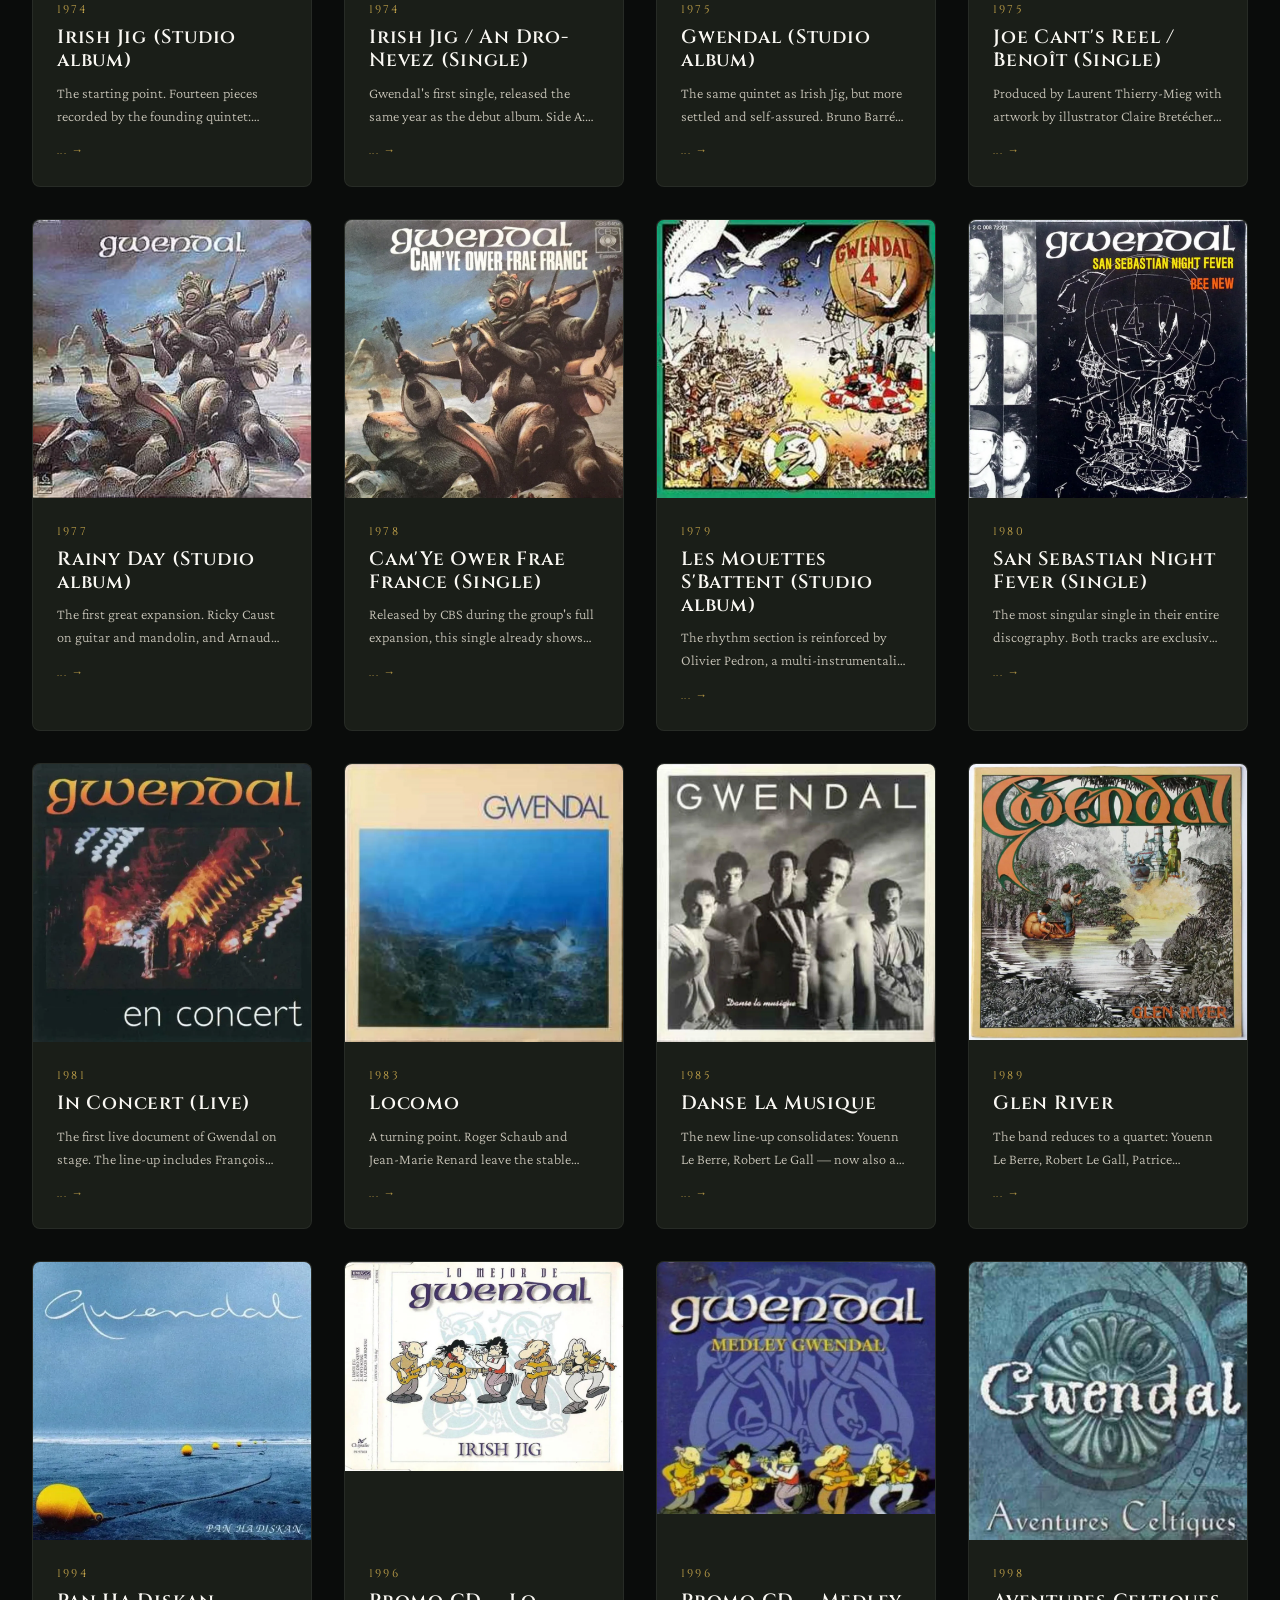
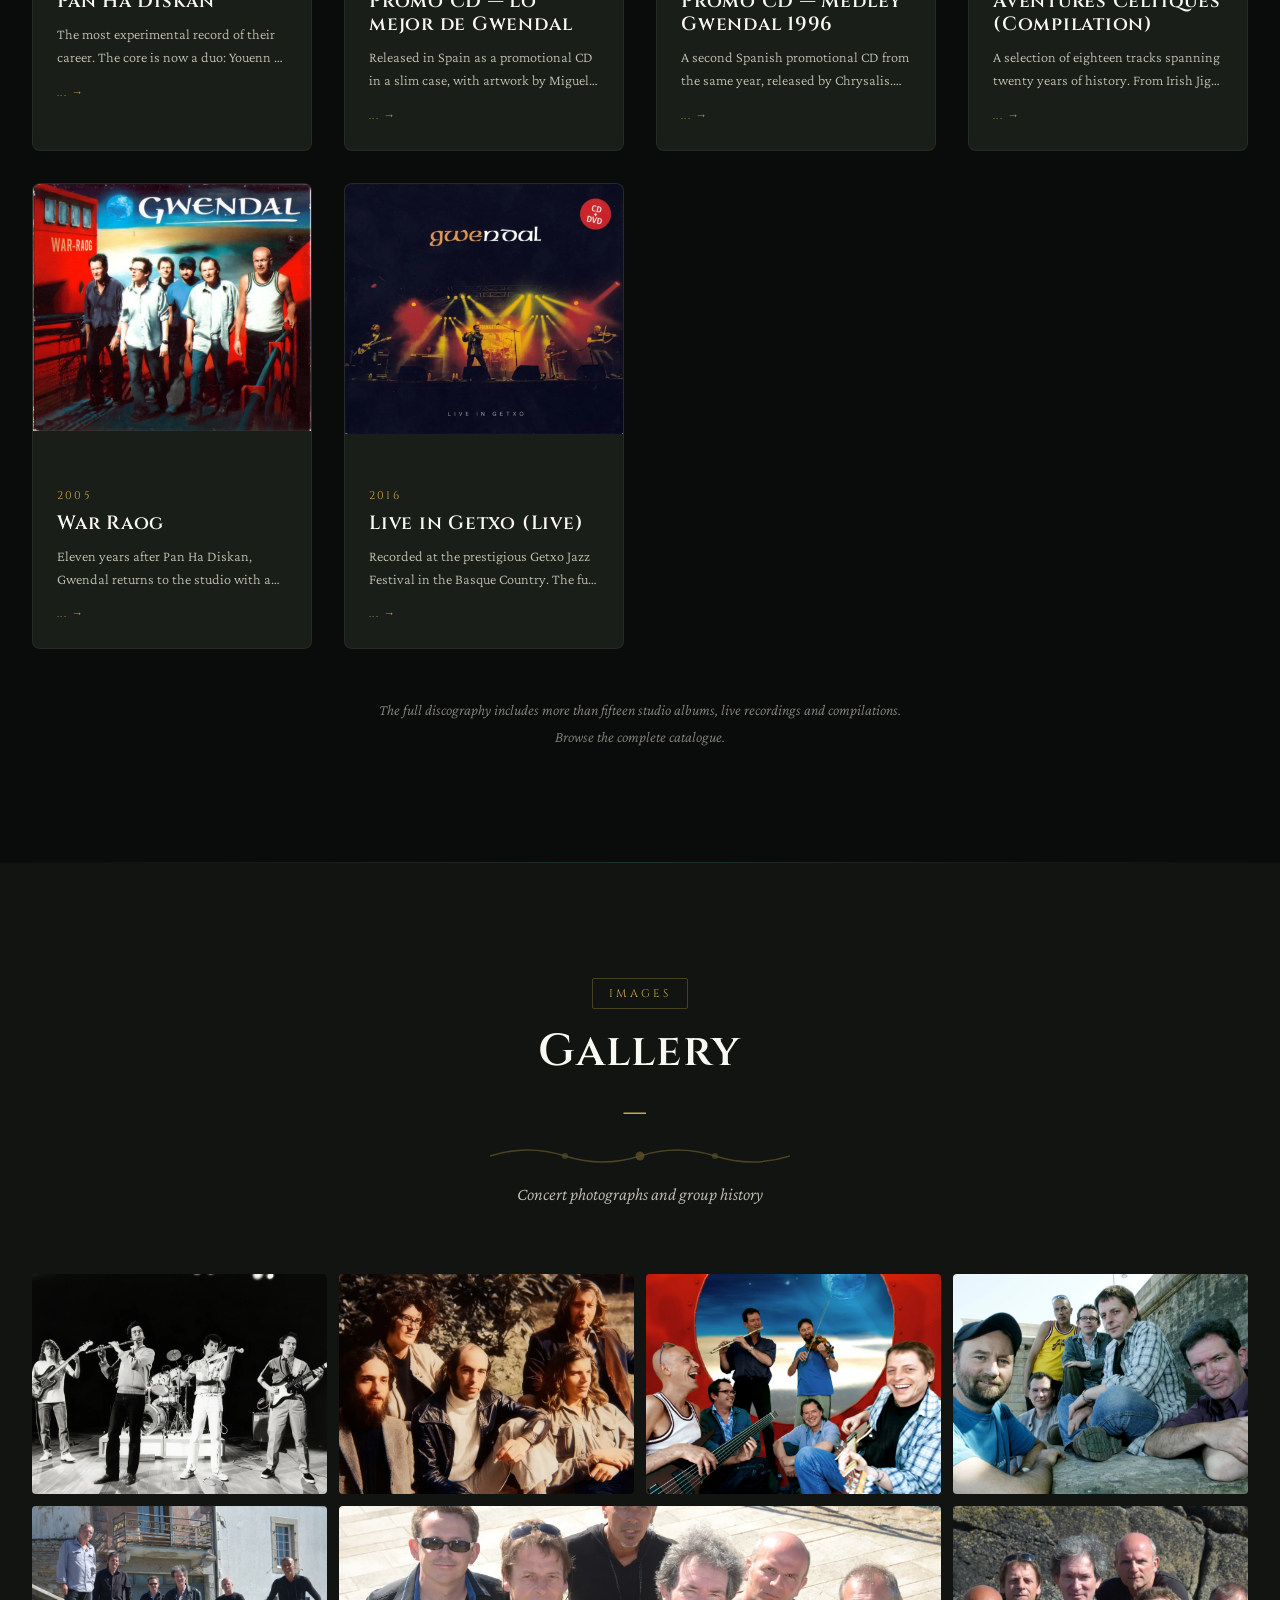
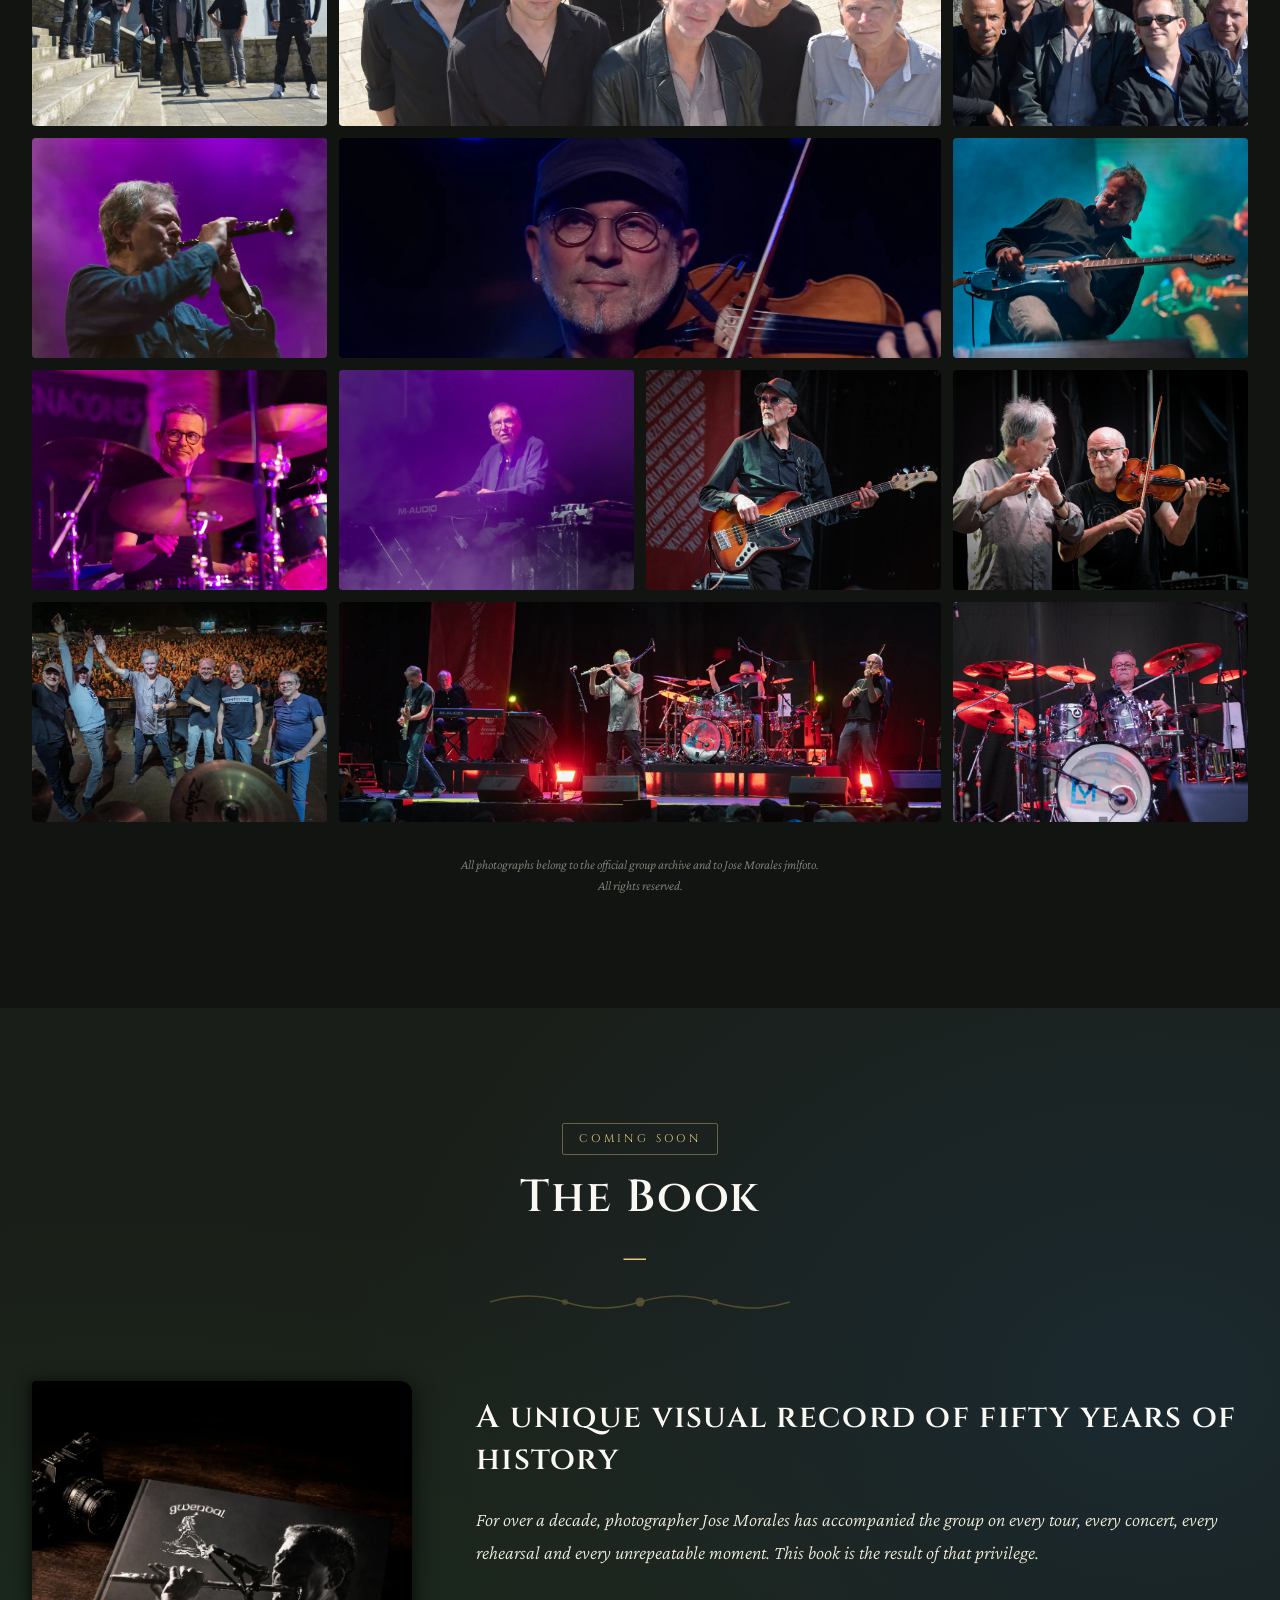
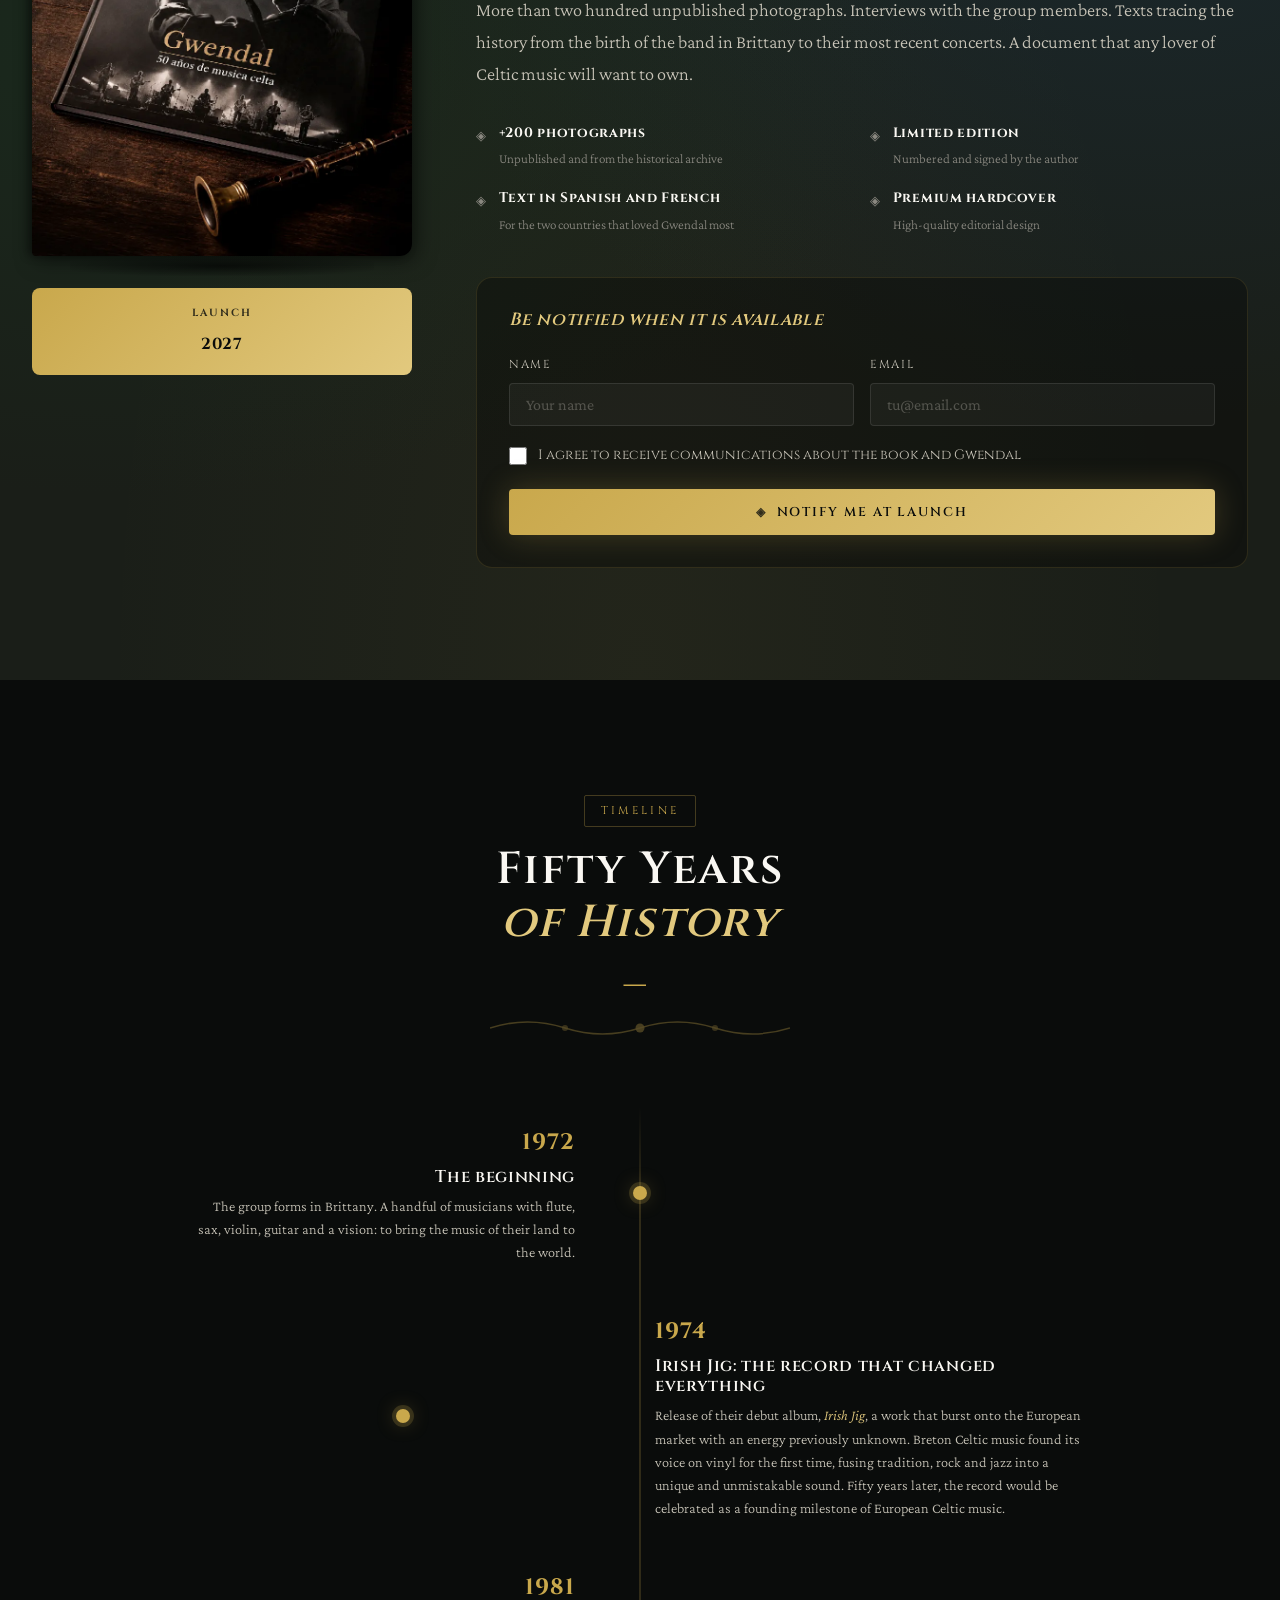
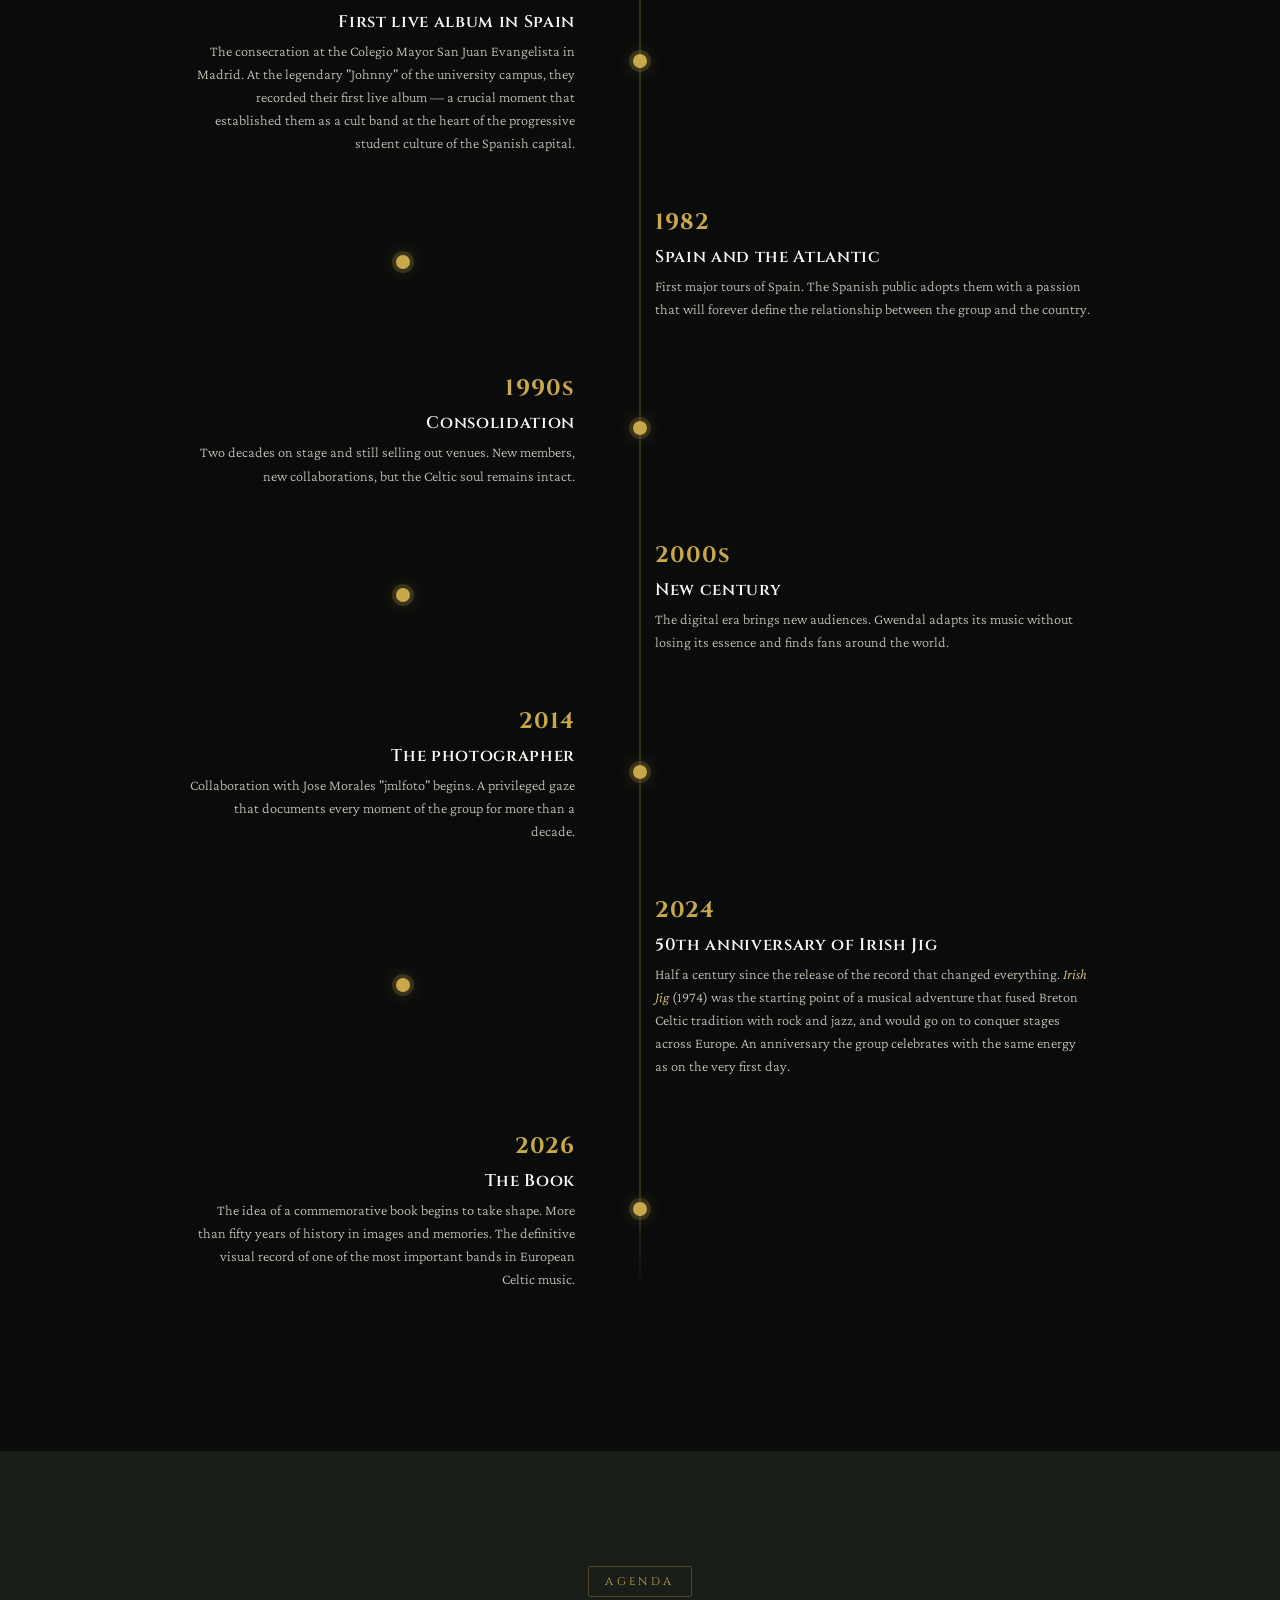
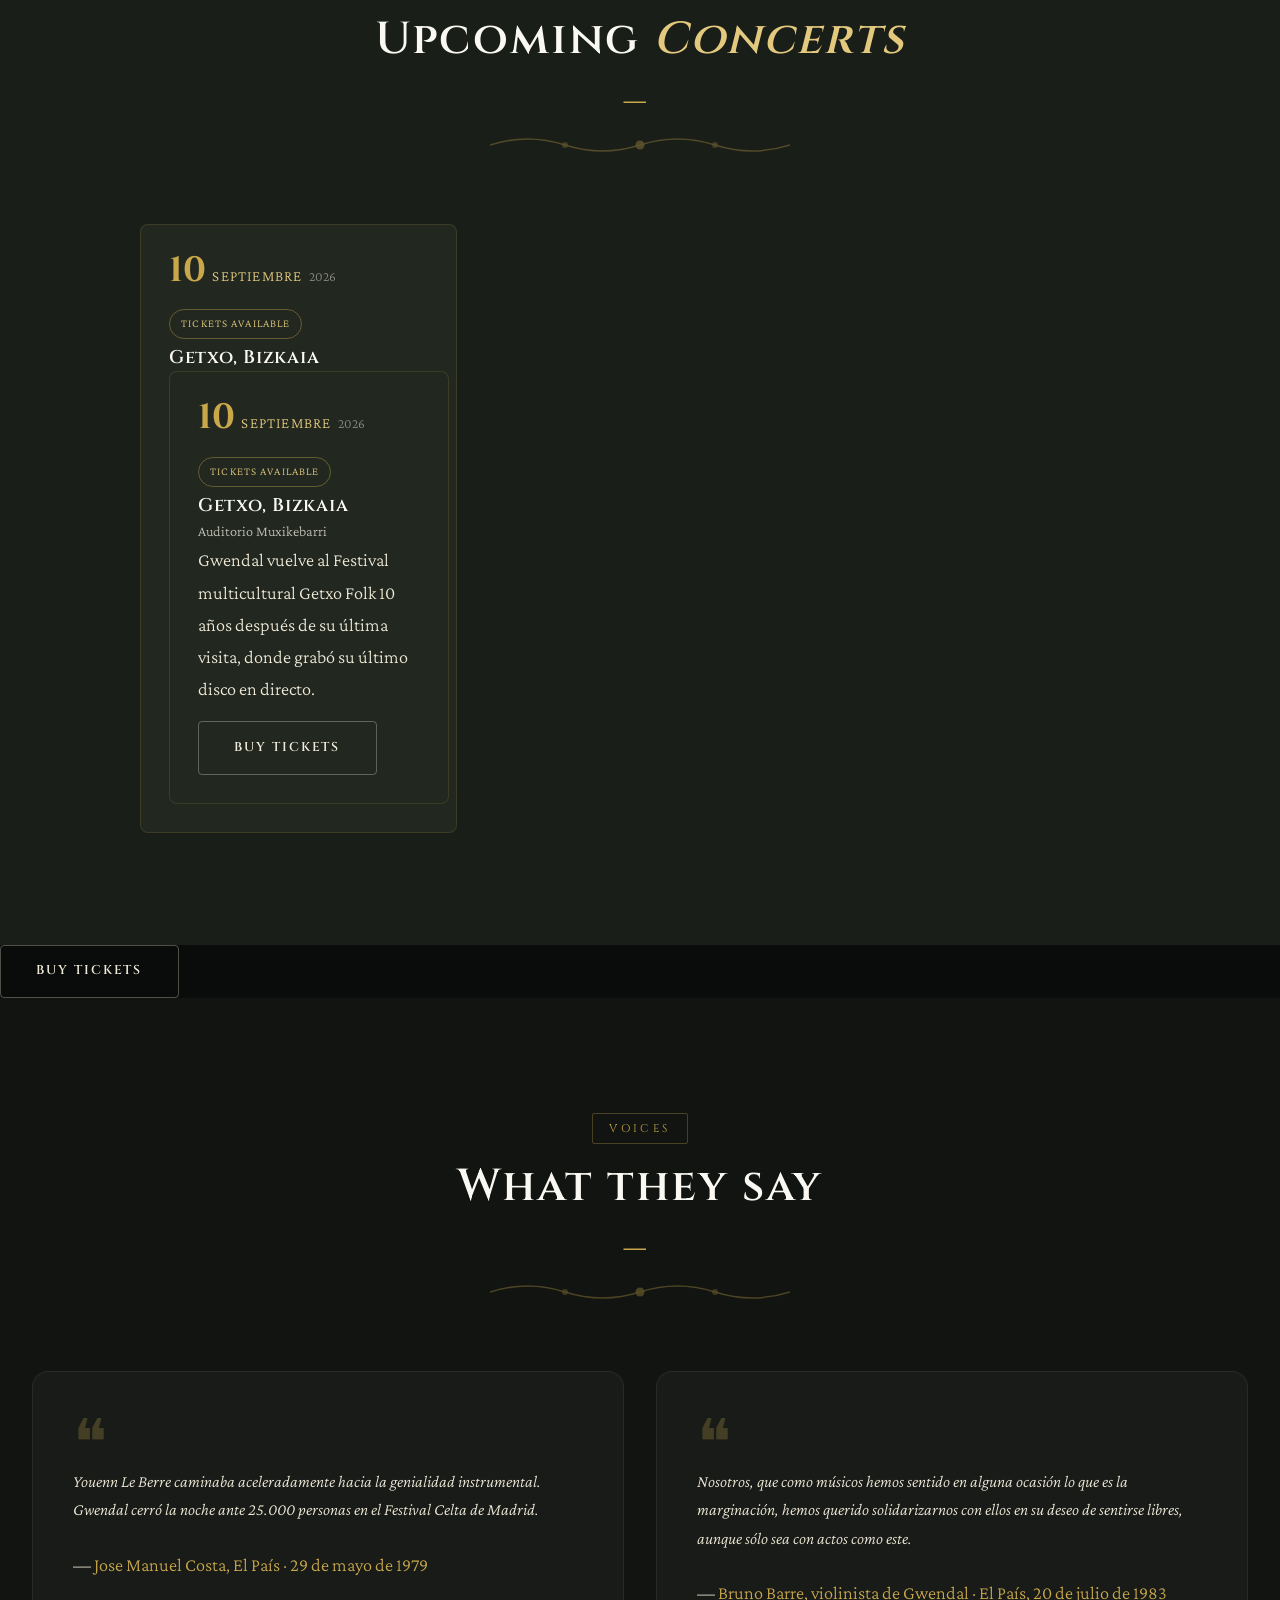
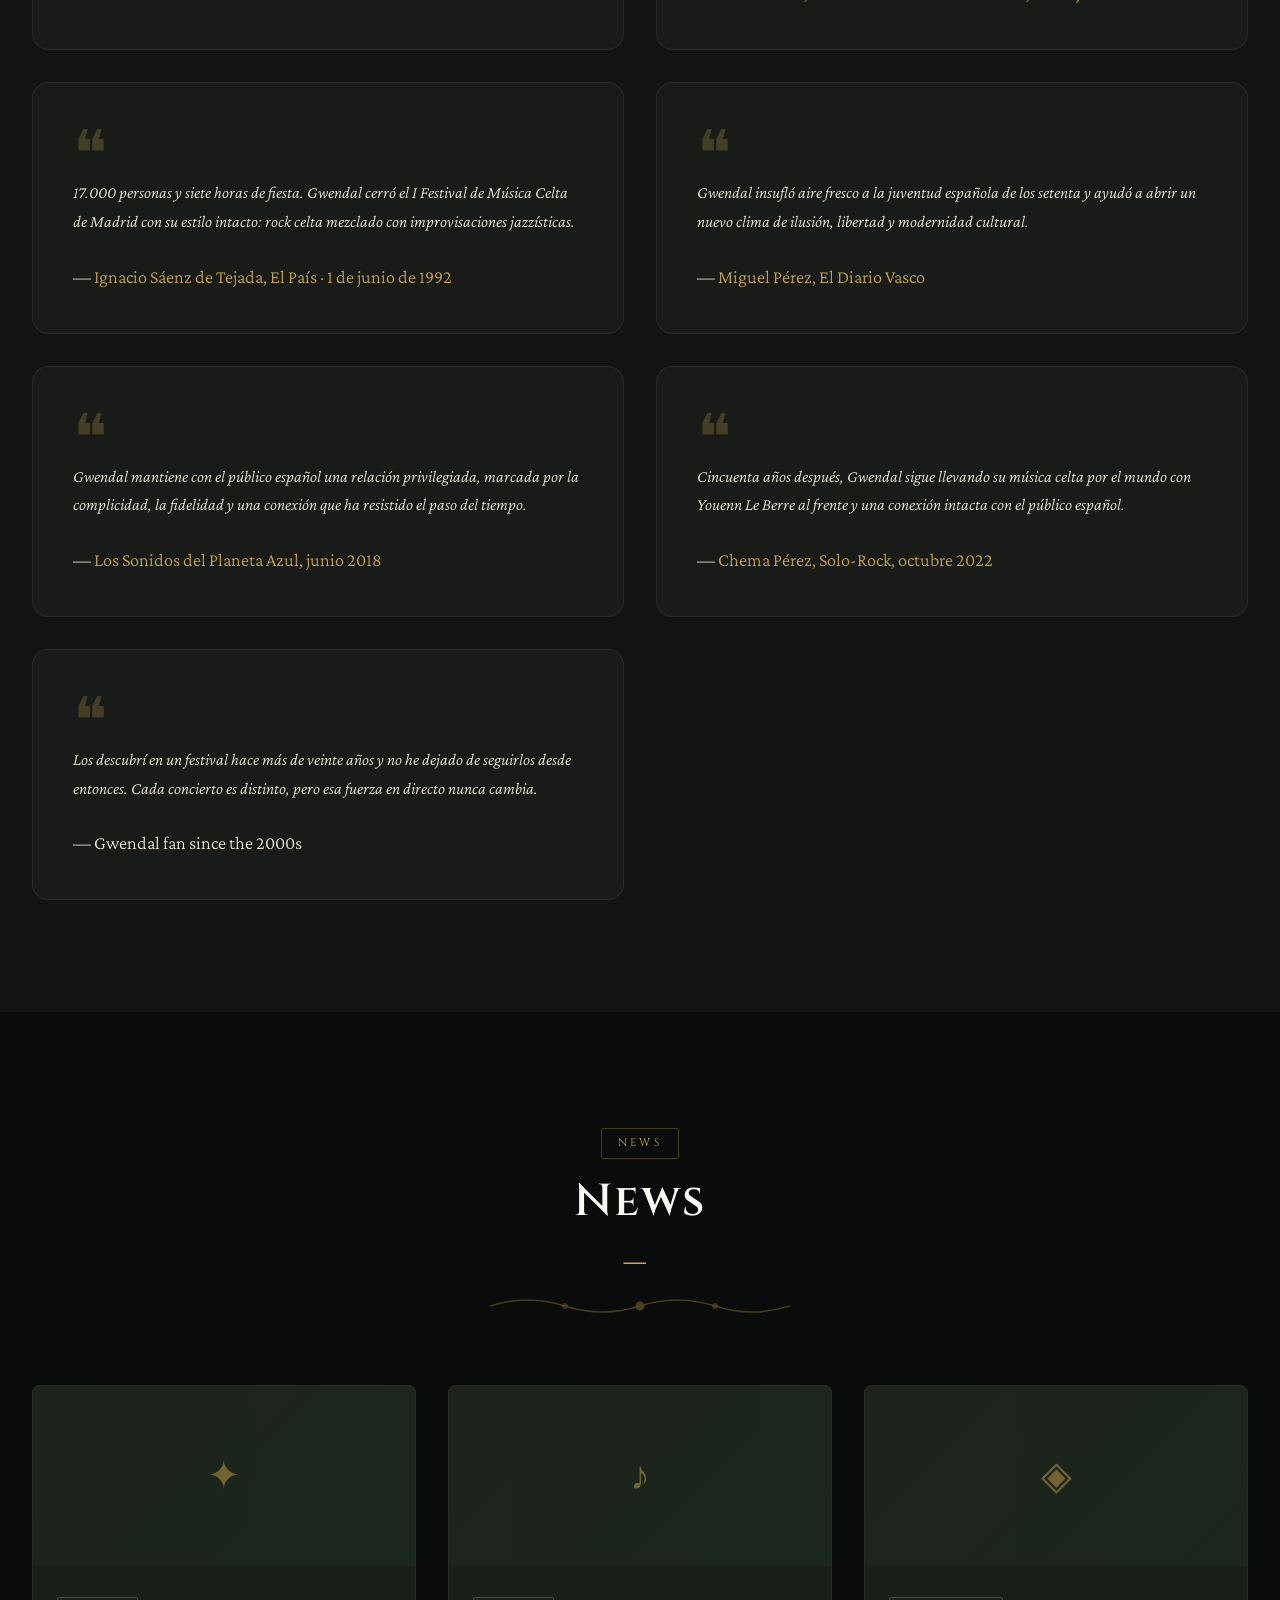
==== commit d571c902: "actualizacion concierto" ====
--- a/index.html
+++ b/index.html
@@ -1314,7 +1314,26 @@
             <div class="concierto-info">
               <span class="concierto-status concierto-status--disponible" data-i18n="conc.status_disp">Entradas disponibles</span>
               <h3 class="concierto-ciudad">Getxo, Bizkaia</h3>
+                      <div class="conciertos-grid">
+          <article class="concierto reveal">
+            <div class="concierto-fecha">
+              <span class="concierto-dia">10</span>
+              <span class="concierto-mes">Septiembre</span>
+              <span class="concierto-anio">2026</span>
+            </div>
+            <div class="concierto-info">
+              <span class="concierto-status concierto-status--disponible" data-i18n="conc.status_disp">Entradas disponibles</span>
+              <h3 class="concierto-ciudad">Getxo, Bizkaia</h3>
               <p class="concierto-recinto">Auditorio Muxikebarri</p>
+              <p class="concierto-desc" data-i18n="conc.desc_getxo">Gwendal vuelve al Festival multicultural Getxo Folk 10 años después de su última visita, donde grabó su último disco en directo.</p>
+            </div>
+            <a href="https://getxokultura.janto.es/" class="btn btn-secondary concierto-cta" target="_blank" rel="noopener noreferrer" data-i18n="conc.cta_entradas">Comprar entradas</a>
+          </article>
+        </div>
+
+      </div>
+    </section>
+
             </div>
             <a href="https://getxokultura.janto.es/" class="btn btn-secondary concierto-cta" target="_blank" rel="noopener noreferrer" data-i18n="conc.cta_entradas">Comprar entradas</a>
           </article>
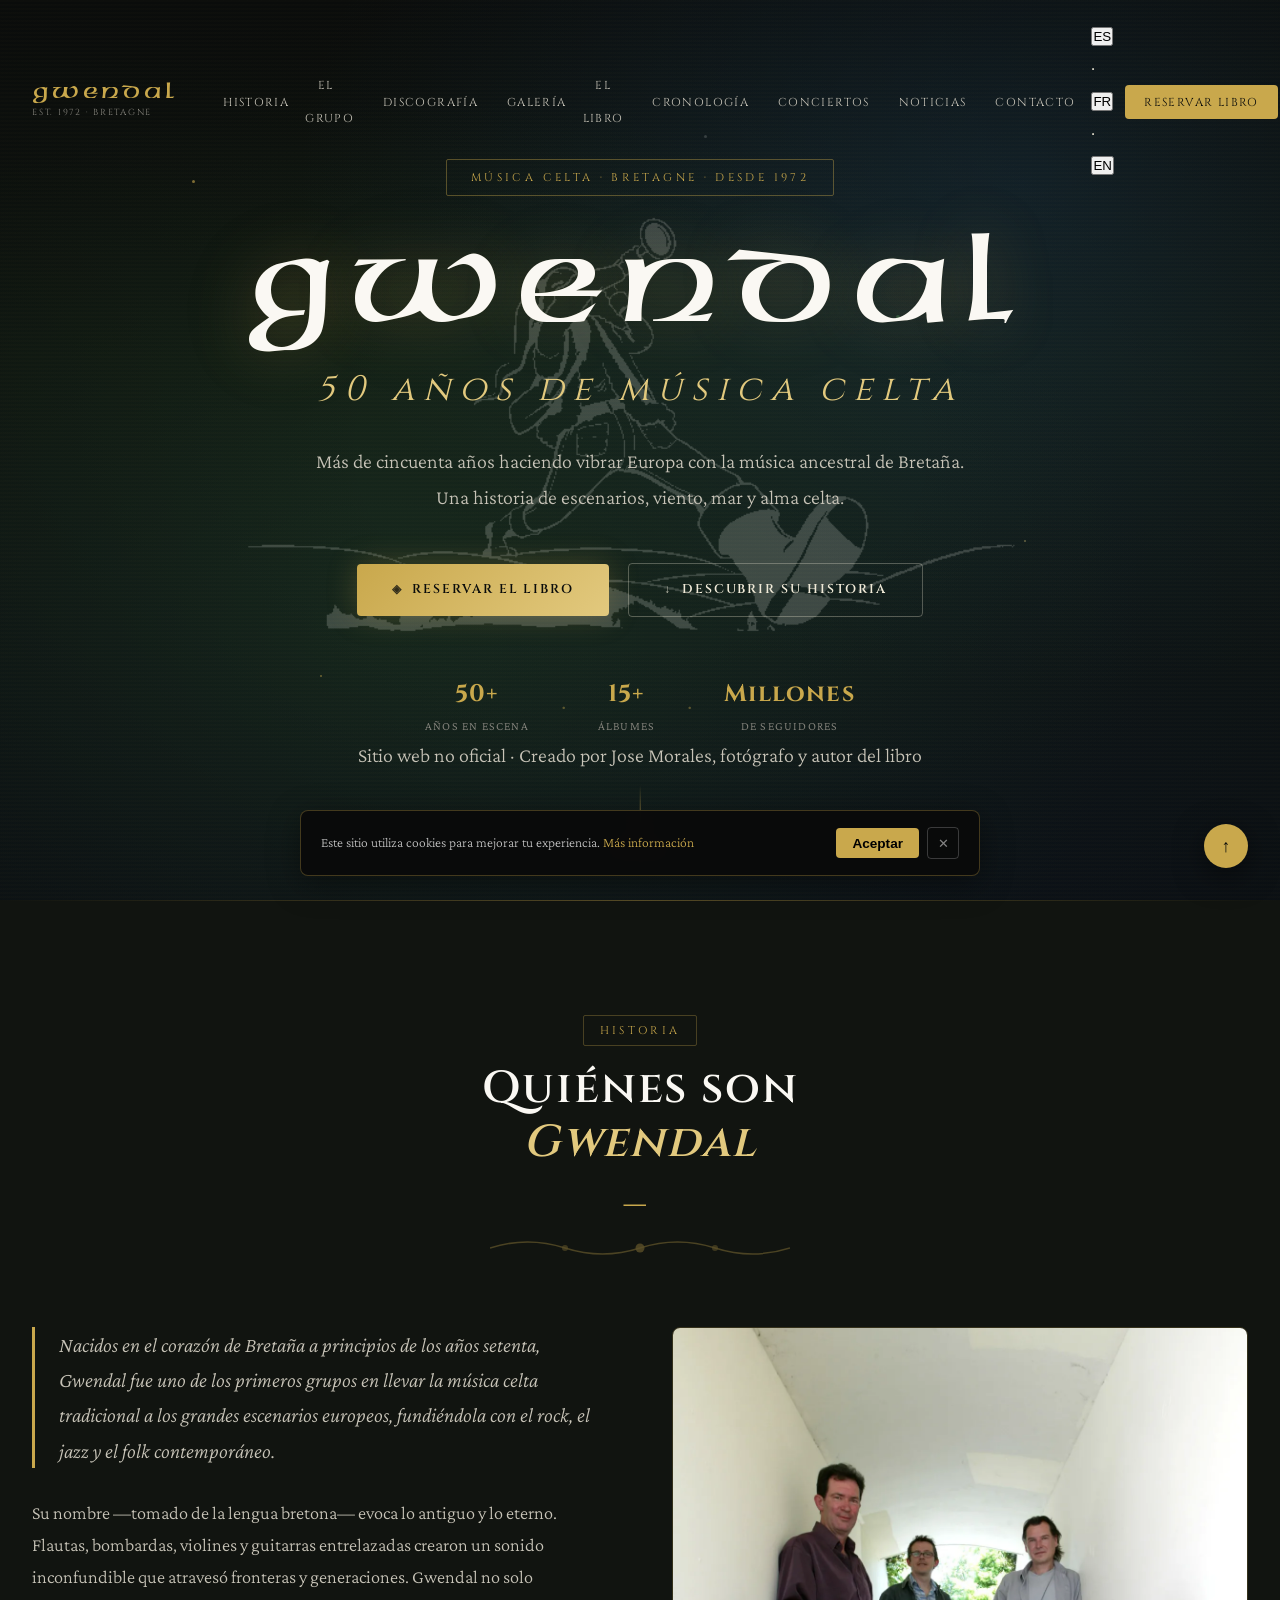
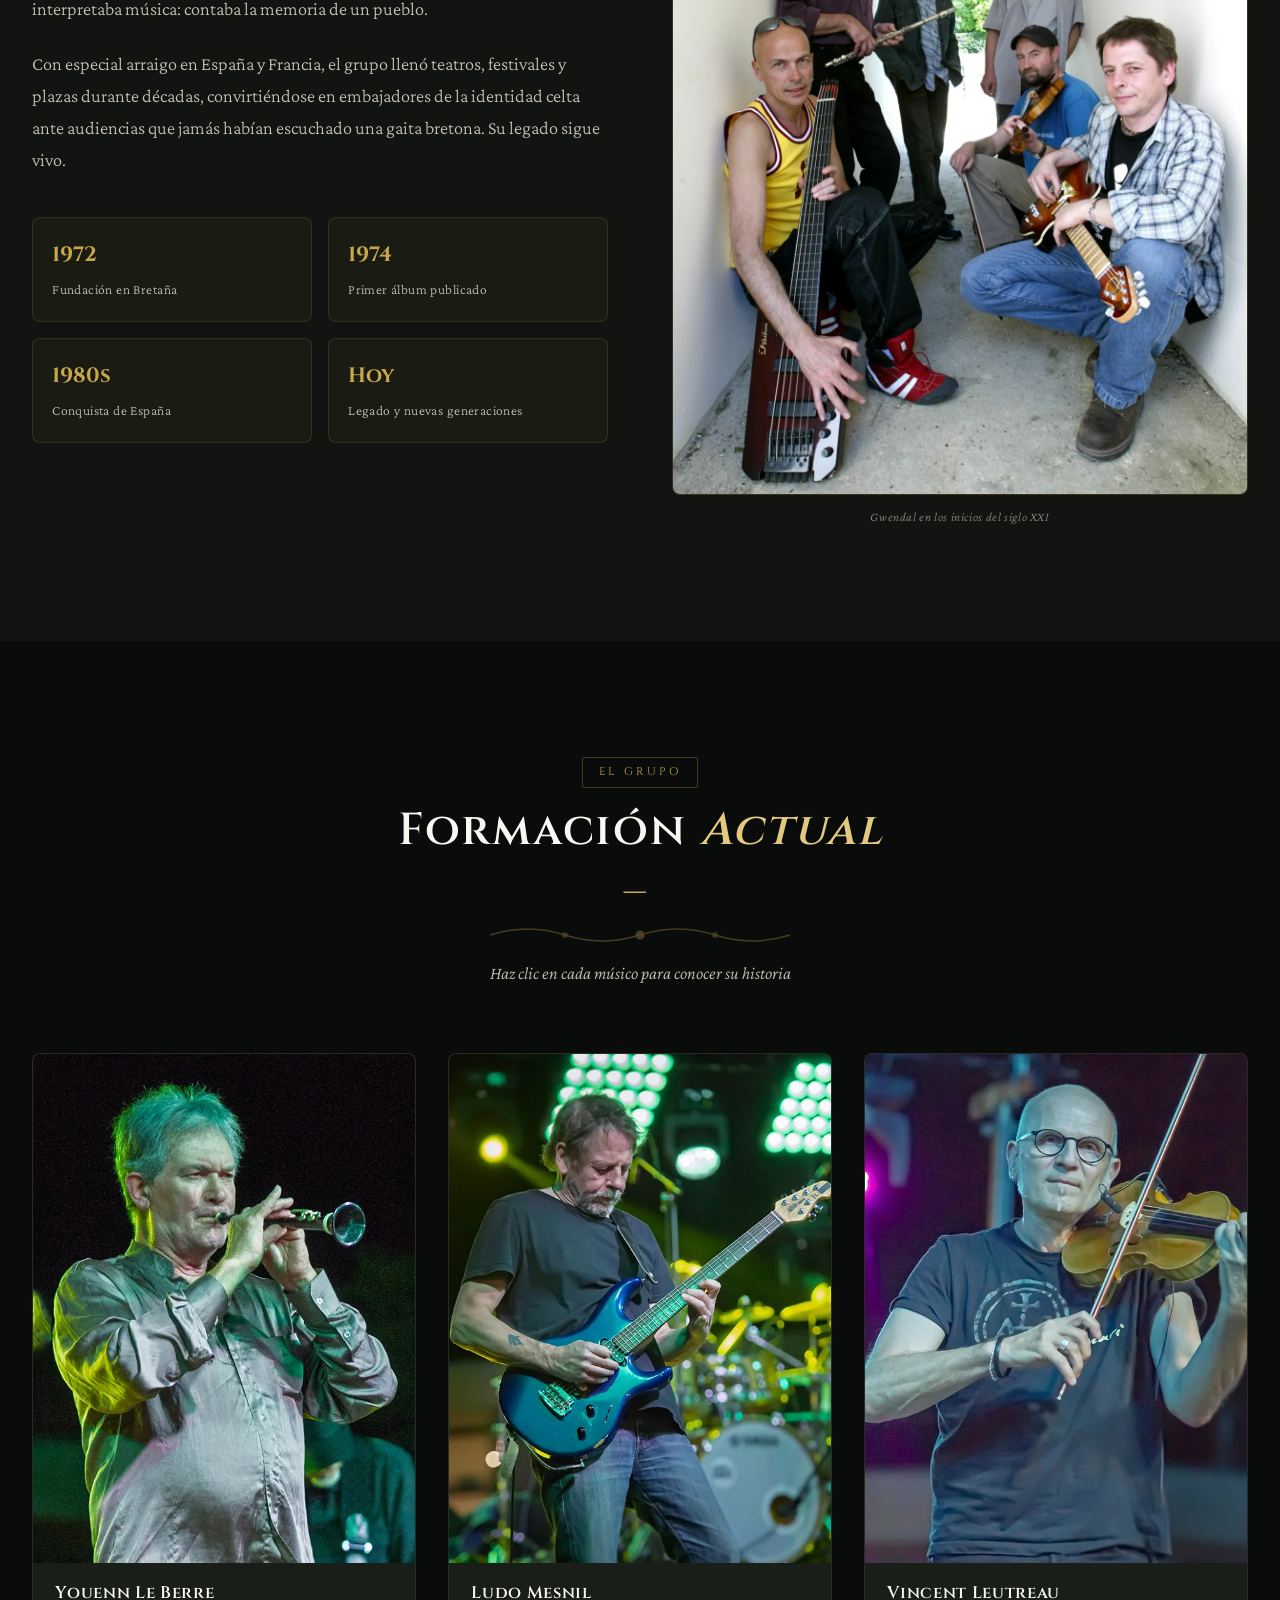
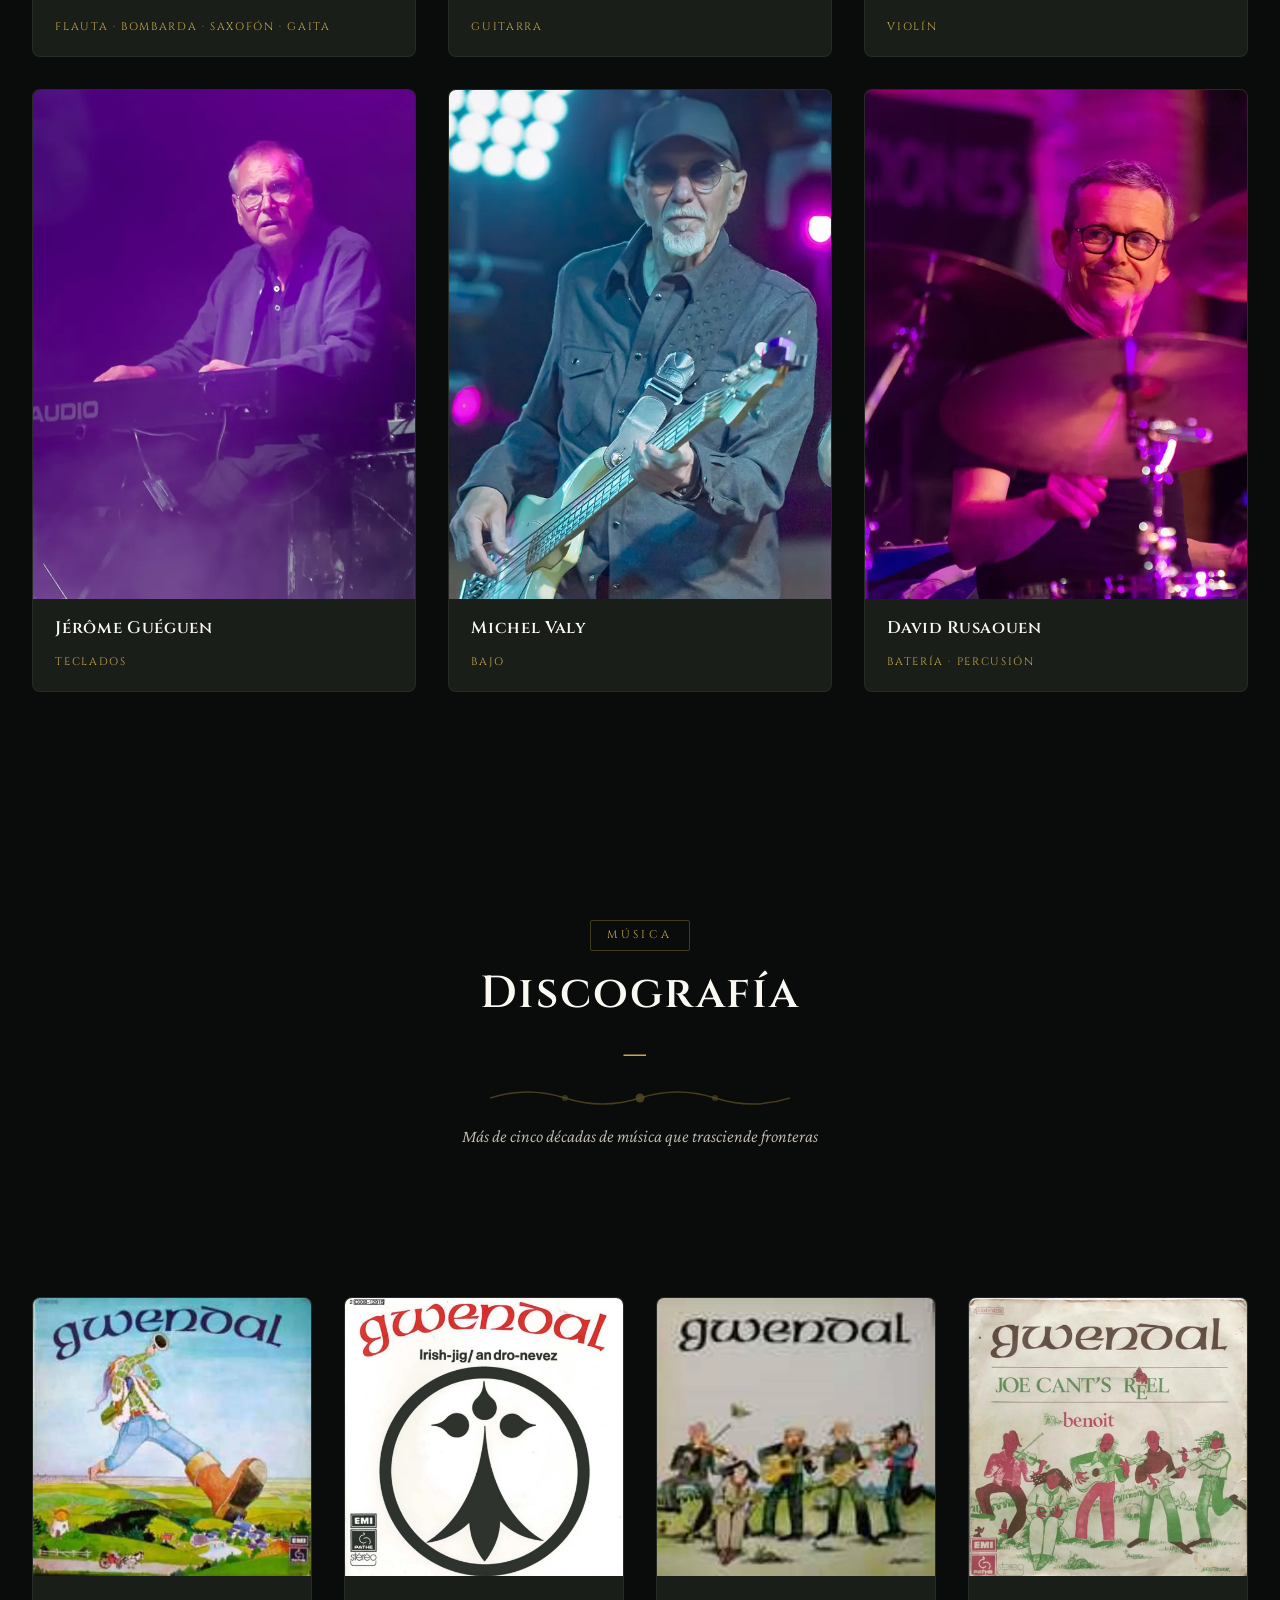
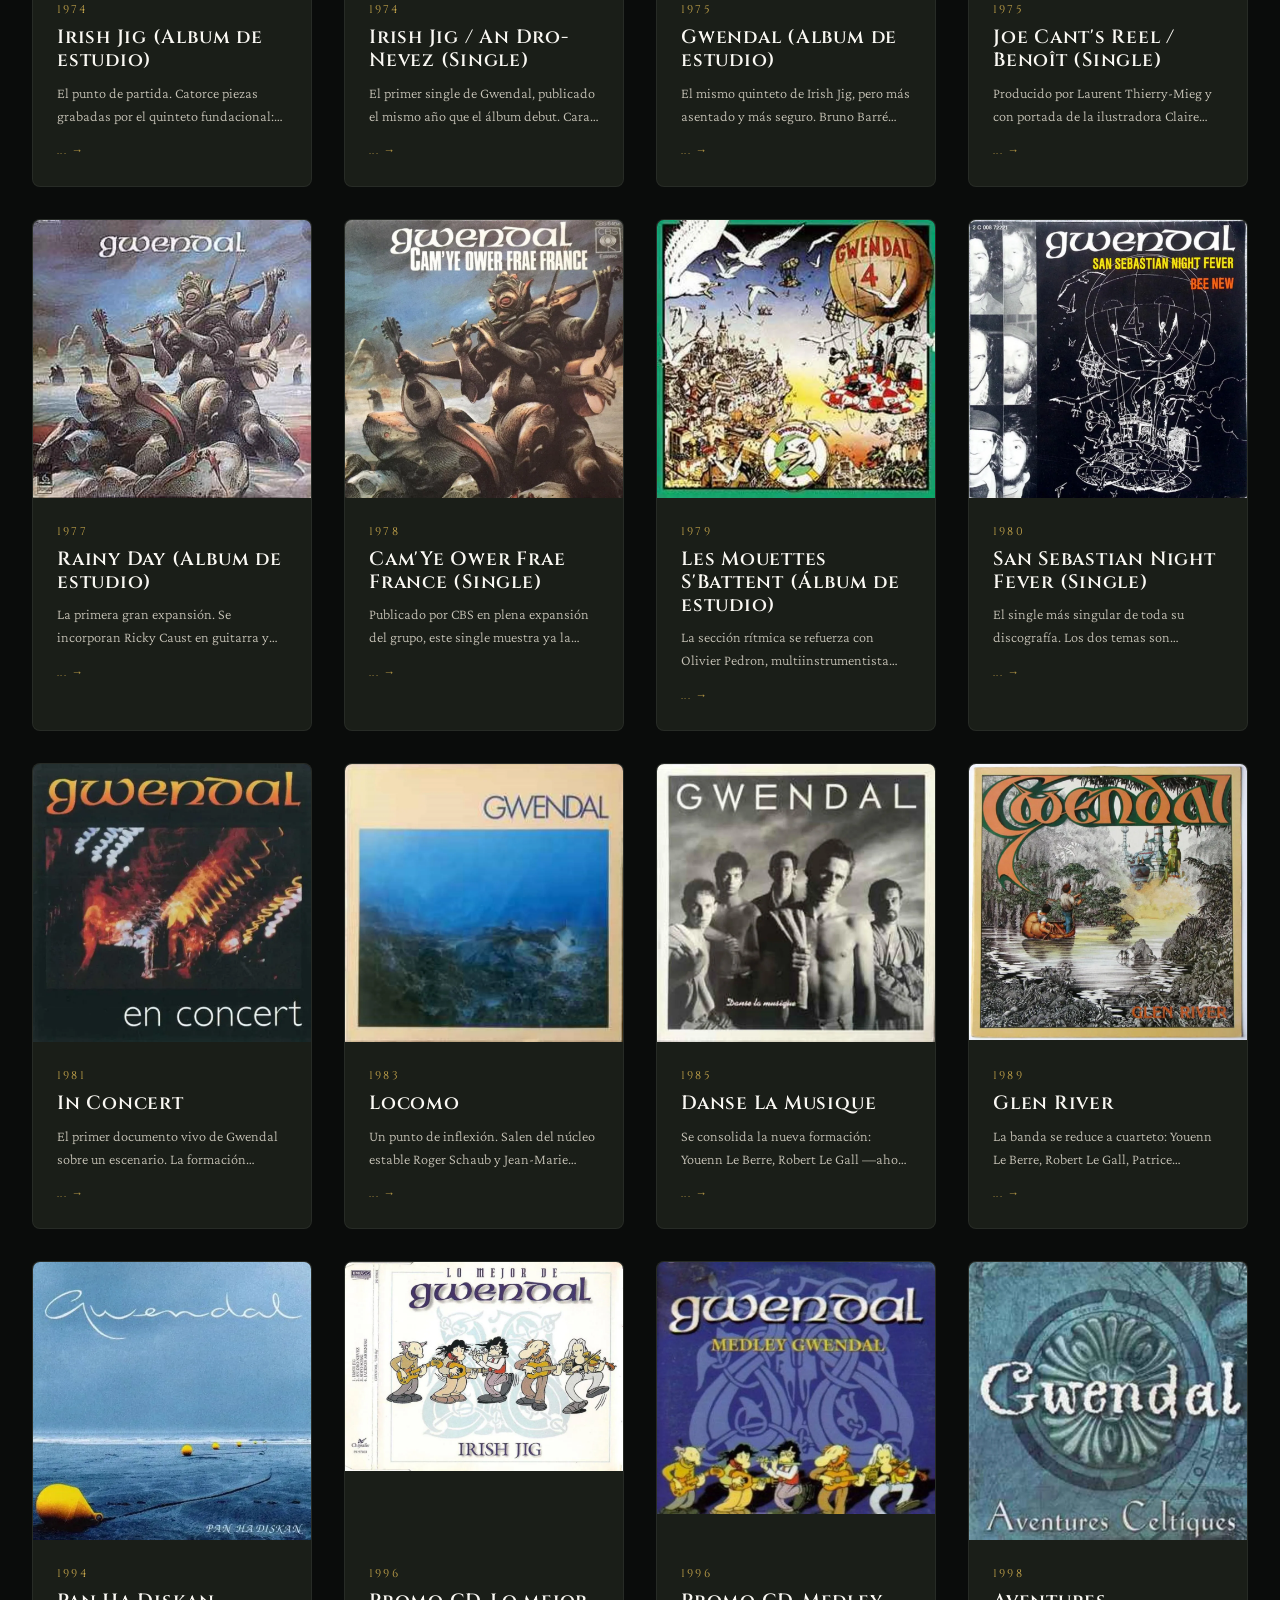
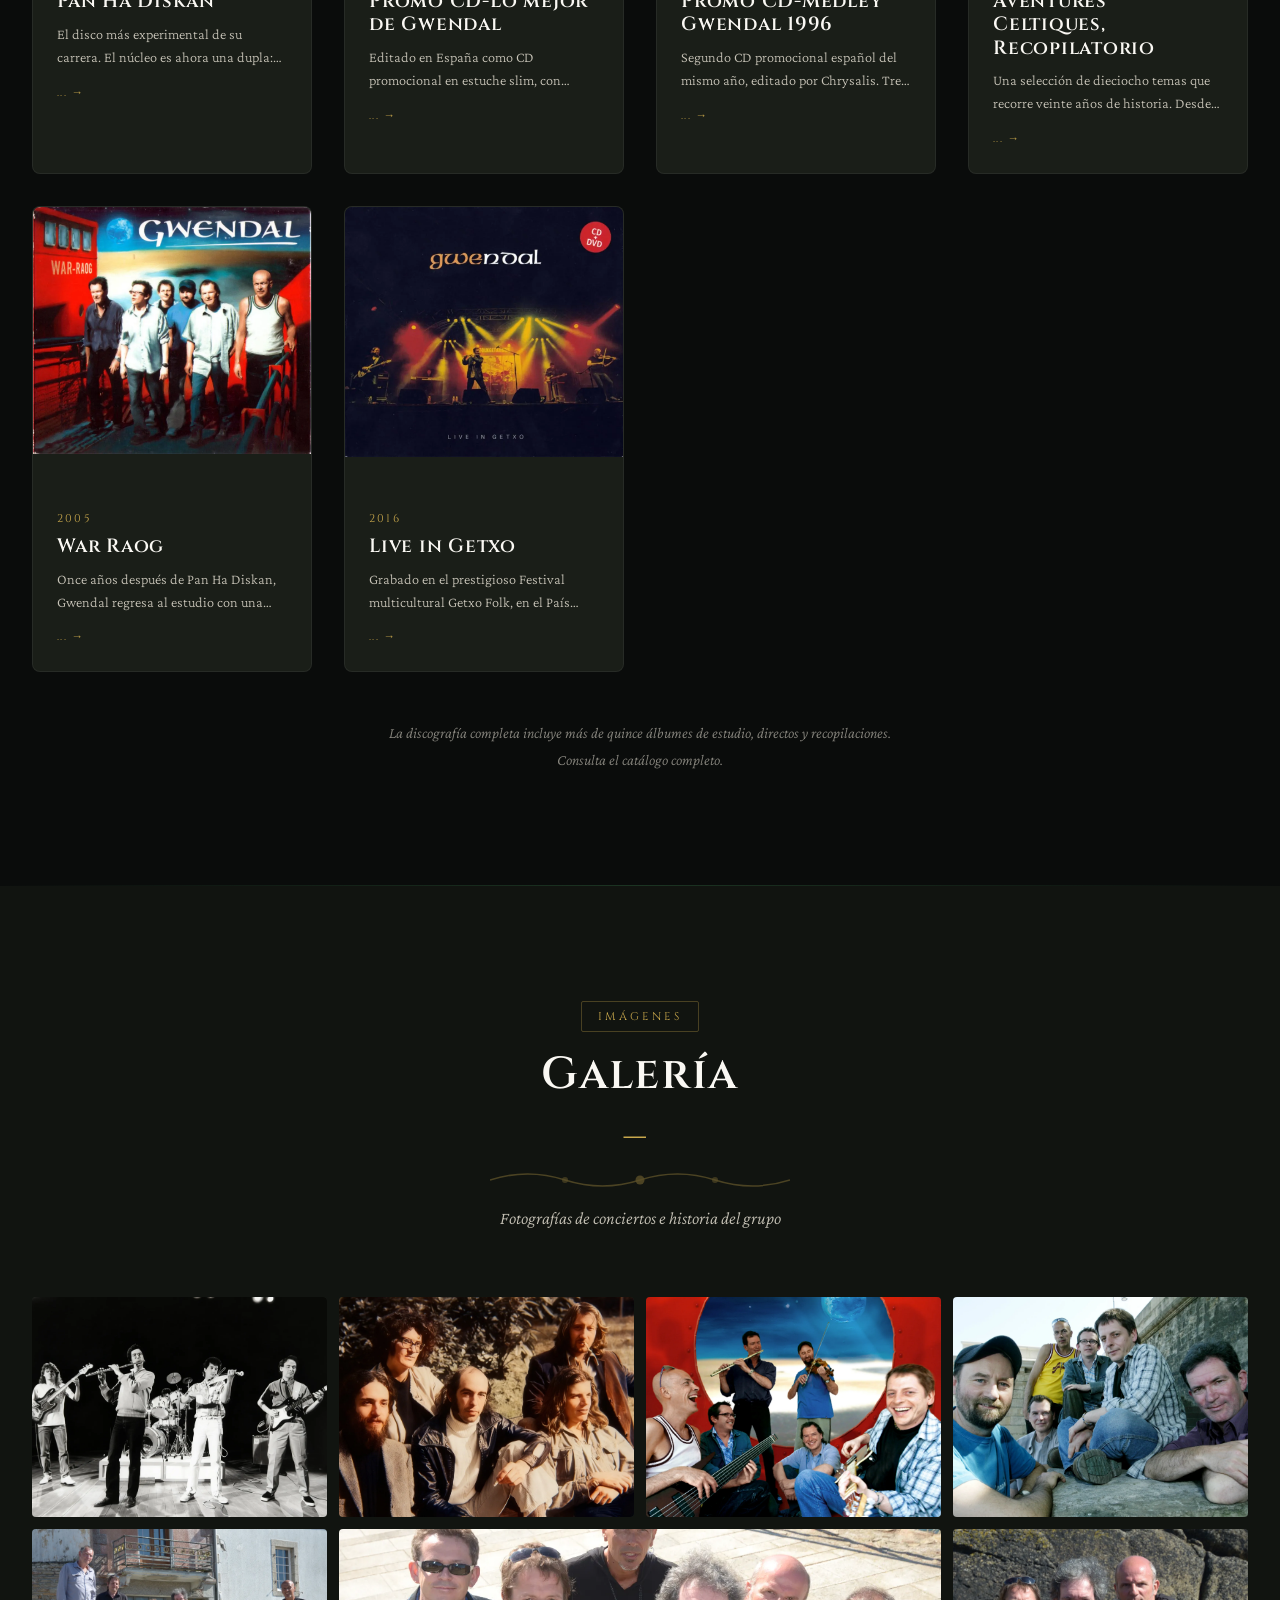
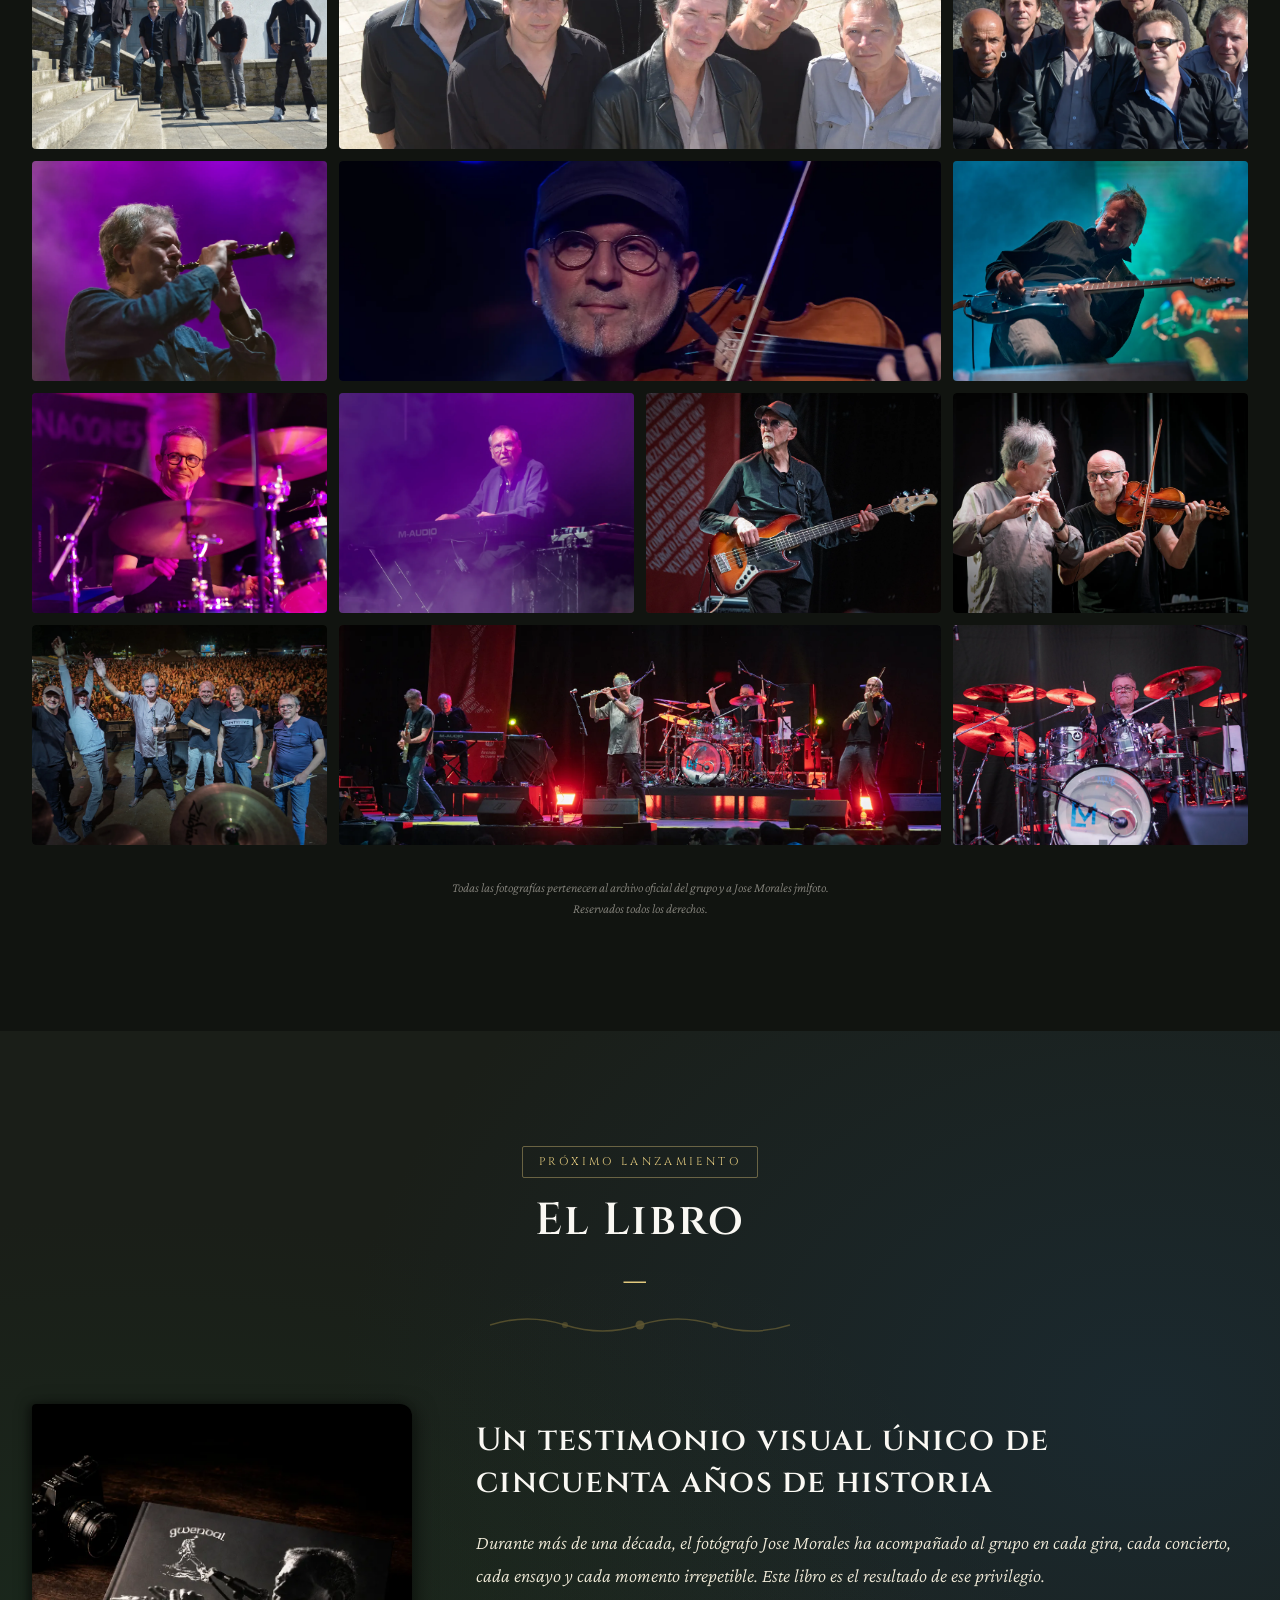
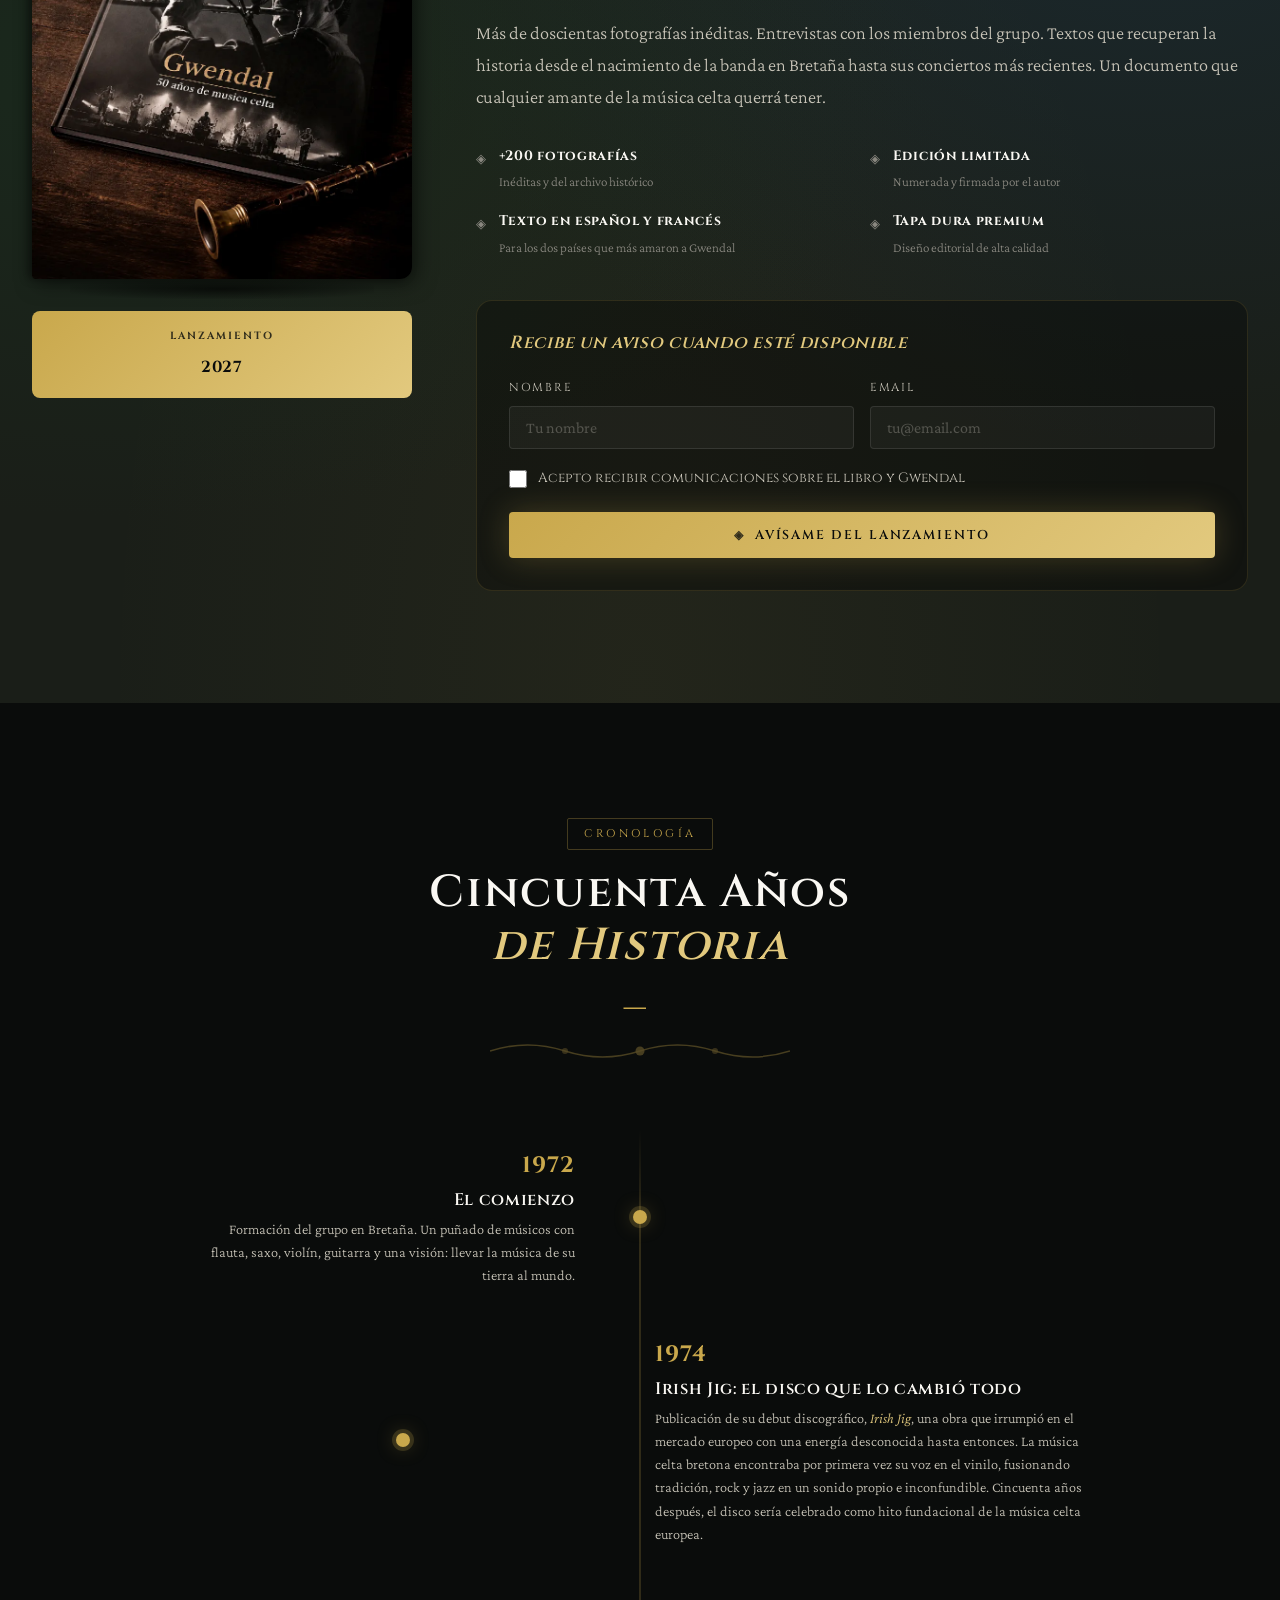
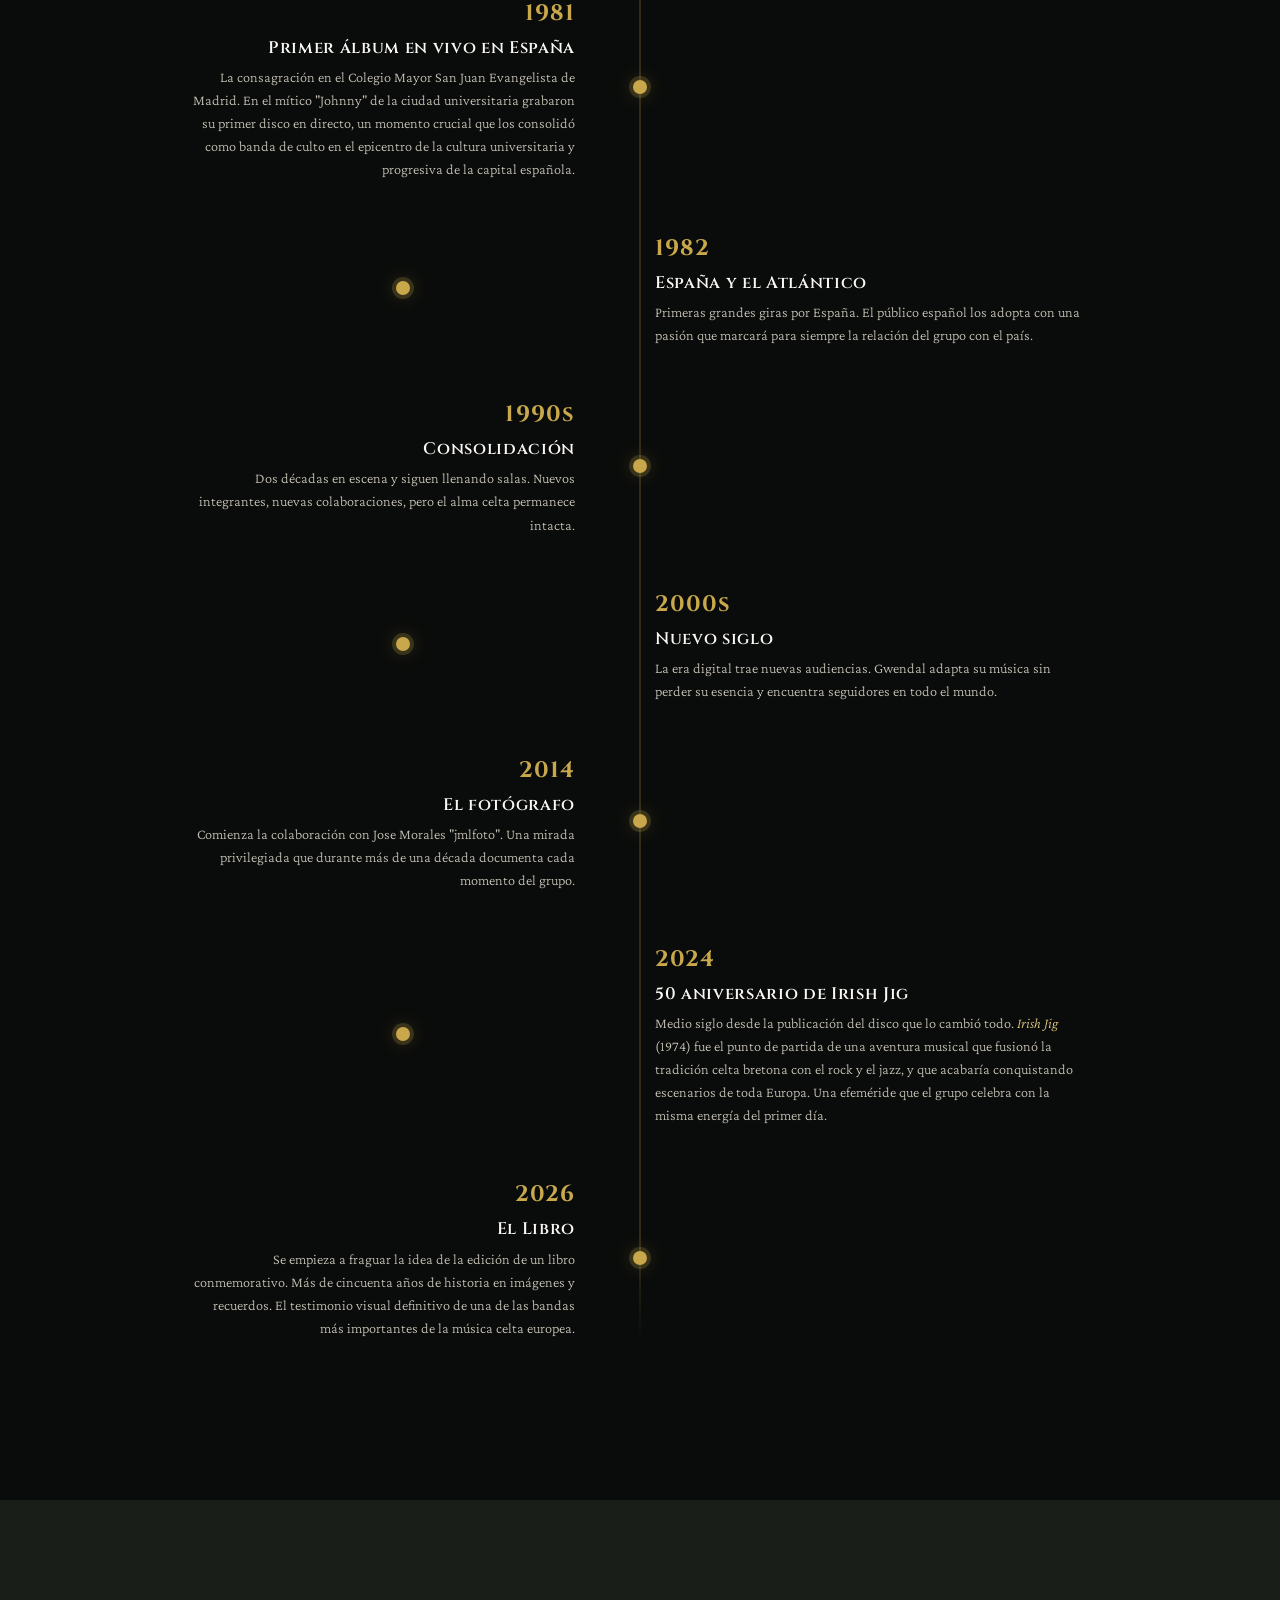
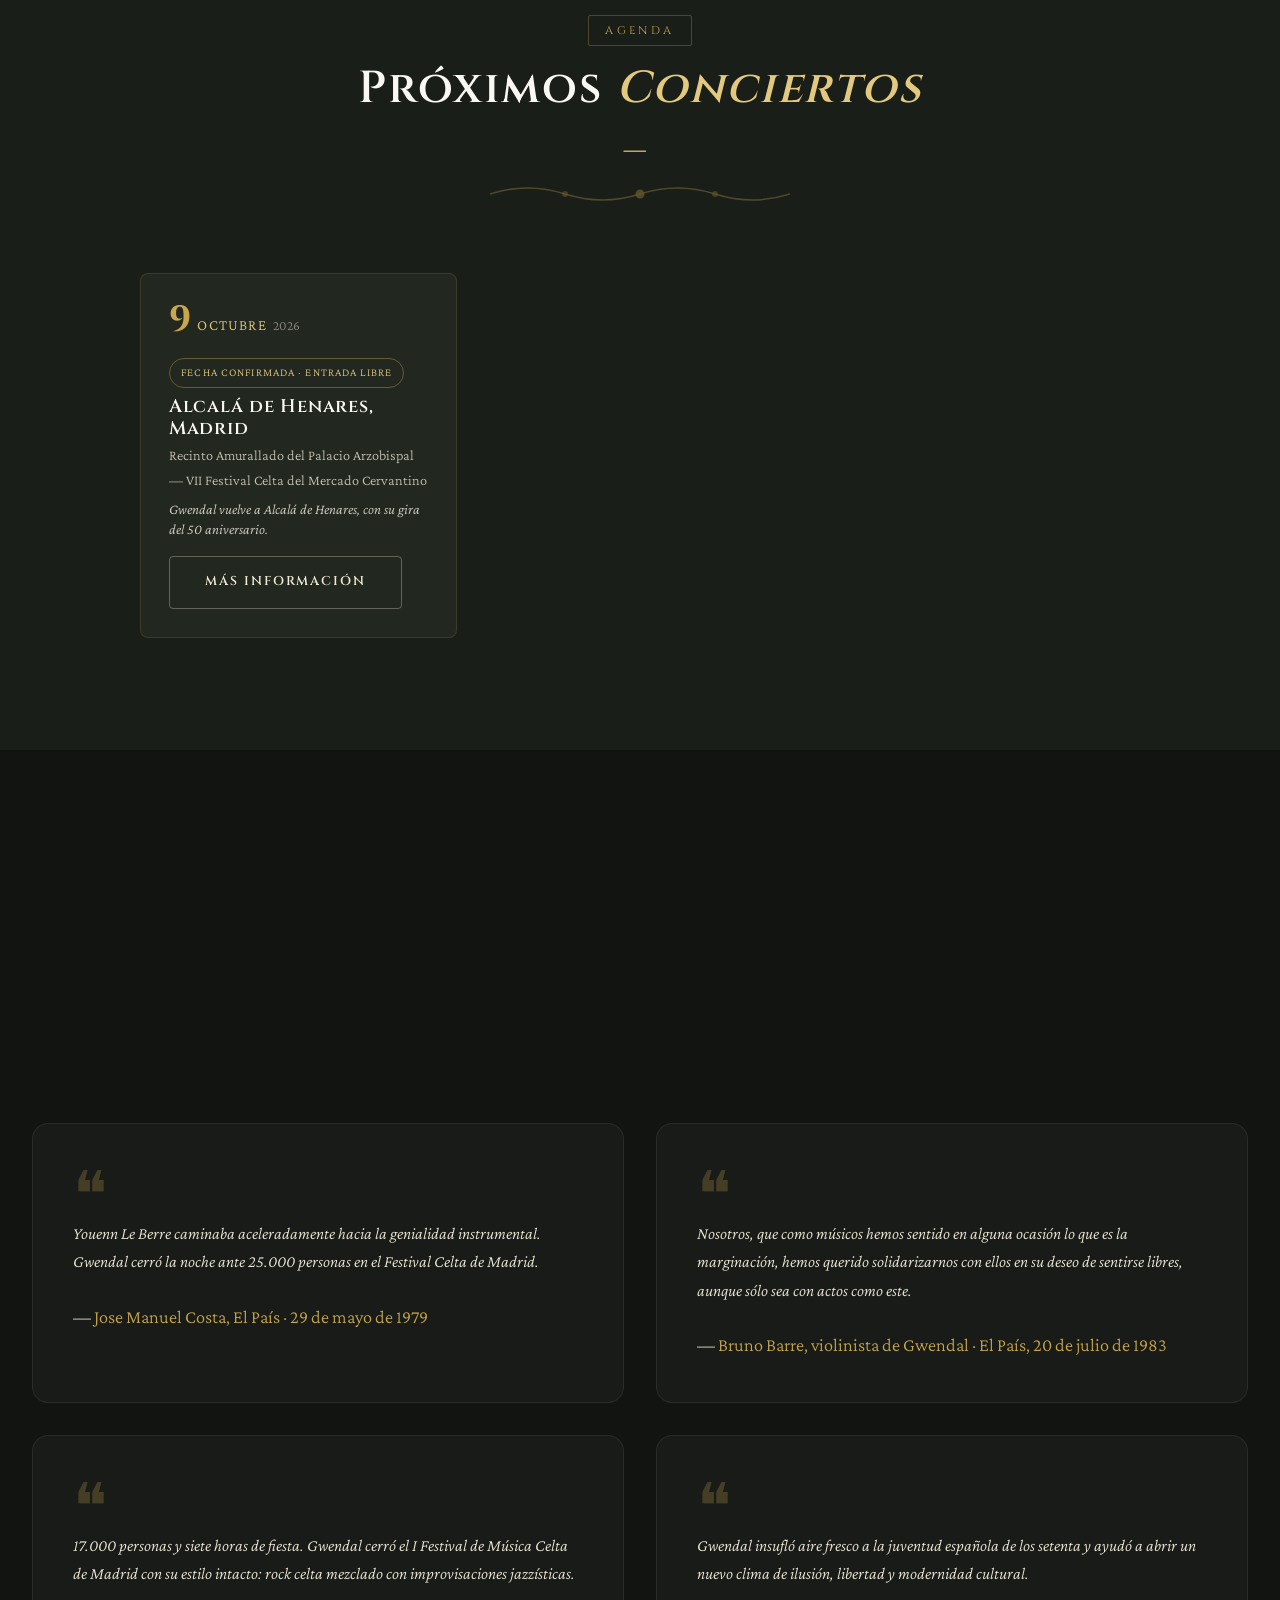
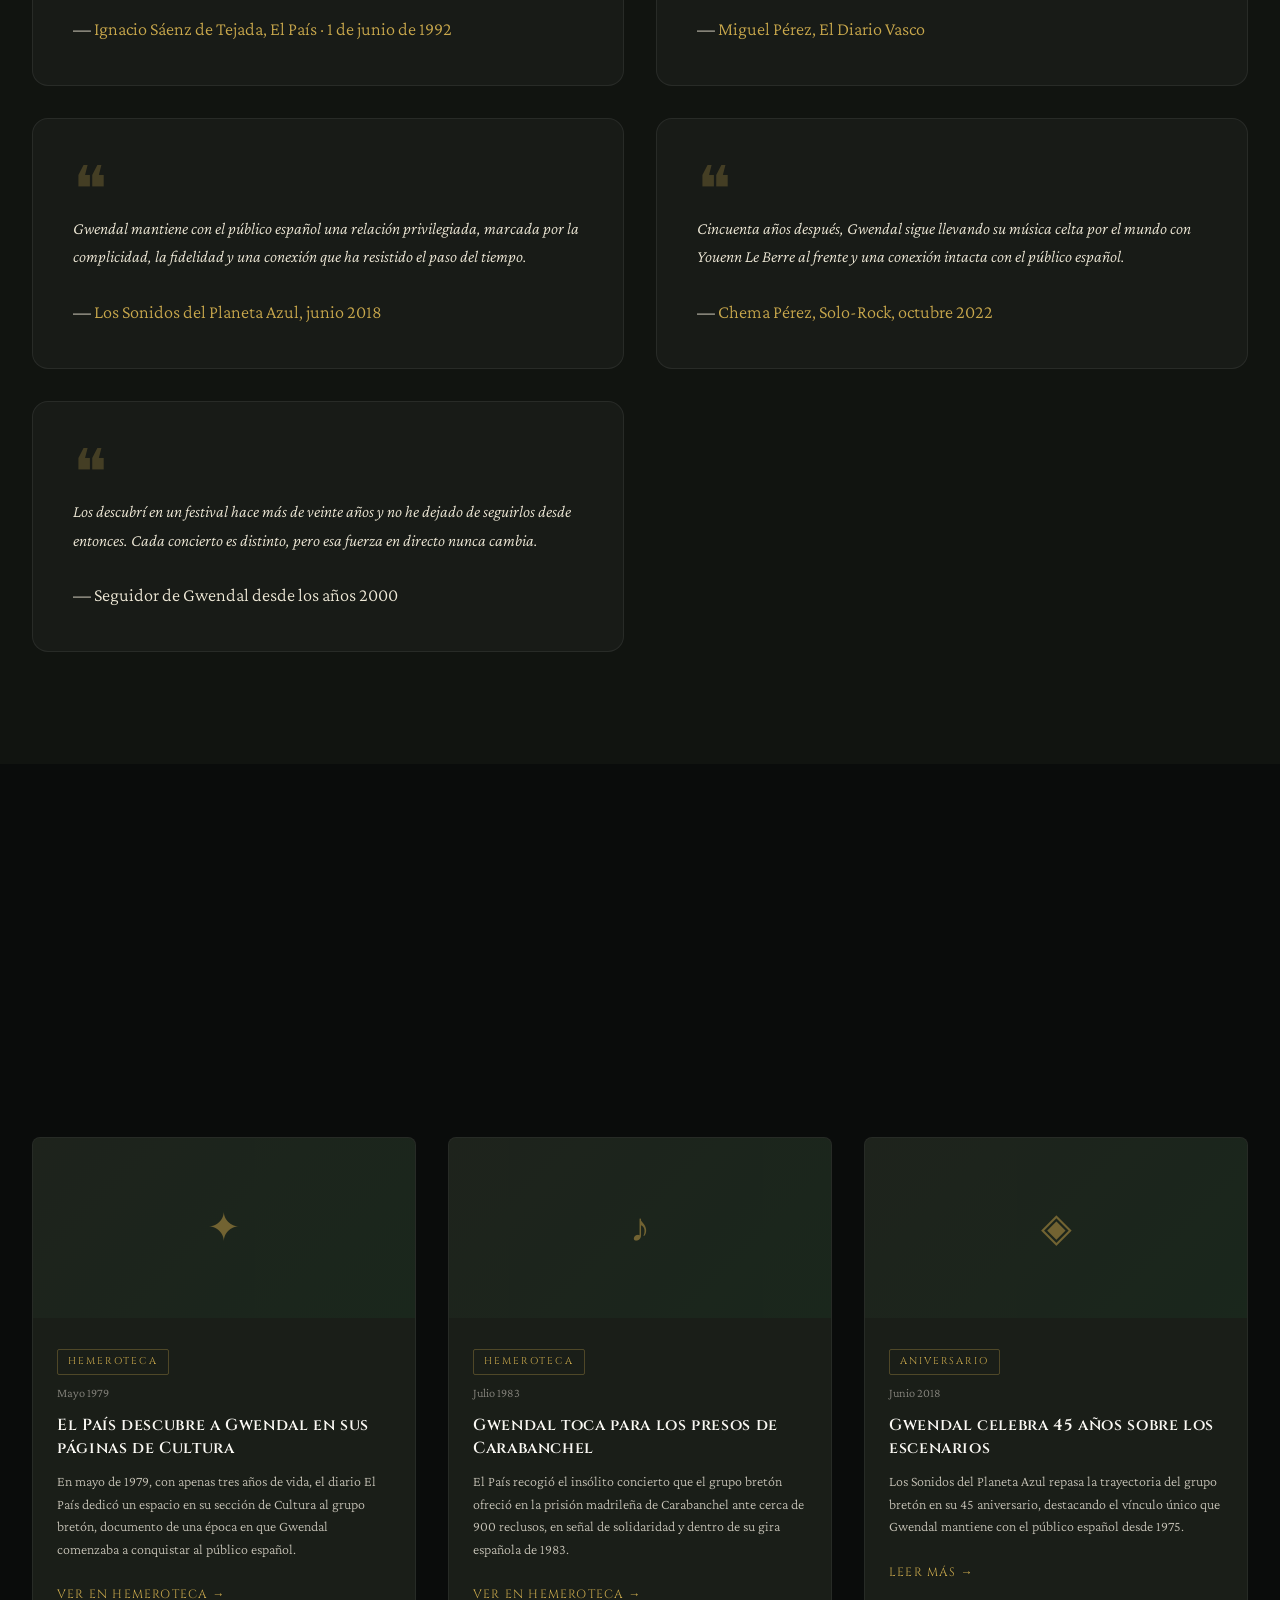
==== commit c46d84ca: "Nuevo concierto Alcala de Henares" ====
--- a/index.html
+++ b/index.html
@@ -1307,38 +1307,19 @@
         <div class="conciertos-grid">
           <article class="concierto reveal">
             <div class="concierto-fecha">
-              <span class="concierto-dia">10</span>
-              <span class="concierto-mes">Septiembre</span>
+              <span class="concierto-dia">9</span>
+              <span class="concierto-mes">Octubre</span>
               <span class="concierto-anio">2026</span>
             </div>
             <div class="concierto-info">
-              <span class="concierto-status concierto-status--disponible" data-i18n="conc.status_disp">Entradas disponibles</span>
-              <h3 class="concierto-ciudad">Getxo, Bizkaia</h3>
-                      <div class="conciertos-grid">
-          <article class="concierto reveal">
-            <div class="concierto-fecha">
-              <span class="concierto-dia">10</span>
-              <span class="concierto-mes">Septiembre</span>
-              <span class="concierto-anio">2026</span>
-            </div>
-            <div class="concierto-info">
-              <span class="concierto-status concierto-status--disponible" data-i18n="conc.status_disp">Entradas disponibles</span>
-              <h3 class="concierto-ciudad">Getxo, Bizkaia</h3>
-              <p class="concierto-recinto">Auditorio Muxikebarri</p>
-              <p class="concierto-desc" data-i18n="conc.desc_getxo">Gwendal vuelve al Festival multicultural Getxo Folk 10 años después de su última visita, donde grabó su último disco en directo.</p>
-            </div>
-            <a href="https://getxokultura.janto.es/" class="btn btn-secondary concierto-cta" target="_blank" rel="noopener noreferrer" data-i18n="conc.cta_entradas">Comprar entradas</a>
-          </article>
-        </div>
-
-      </div>
-    </section>
-
-            </div>
-            <a href="https://getxokultura.janto.es/" class="btn btn-secondary concierto-cta" target="_blank" rel="noopener noreferrer" data-i18n="conc.cta_entradas">Comprar entradas</a>
-          </article>
-        </div>
-
+              <span class="concierto-status concierto-status--confirmado" data-i18n="conc.status_conf">Fecha confirmada · Entrada libre</span>
+              <h3 class="concierto-ciudad">Alcalá de Henares, Madrid</h3>
+              <p class="concierto-recinto">Recinto Amurallado del Palacio Arzobispal — VII Festival Celta del Mercado Cervantino</p>
+              <p class="concierto-desc" data-i18n="conc.desc_alcala">Gwendal vuelve a Alcalá de Henares, con su gira del 50 aniversario.</p>
+            </div>
+            <a href="https://www.mercadocervantino.es/Mercado_Cervantino/2026/index.html" class="btn btn-secondary concierto-cta" target="_blank" rel="noopener noreferrer" data-i18n="conc.cta_info">Más información</a>
+          </article>
+        </div>
       </div>
     </section>
 
--- a/style.css
+++ b/style.css
@@ -1888,6 +1888,14 @@
   margin-bottom: 1.5rem;
 }
 
+.concierto-desc {
+  font-size: 0.9rem;
+  font-style: italic;
+  color: var(--color-crudo-suave, #d8d4c8); /* ajusta al nombre real de tu variable */
+  margin-top: 0.4rem;
+  line-height: 1.4;
+}
+
 /* ─── TESTIMONIOS ───────────────────────────────────────────── */
 .testimonios {
   background: var(--c-dark);
